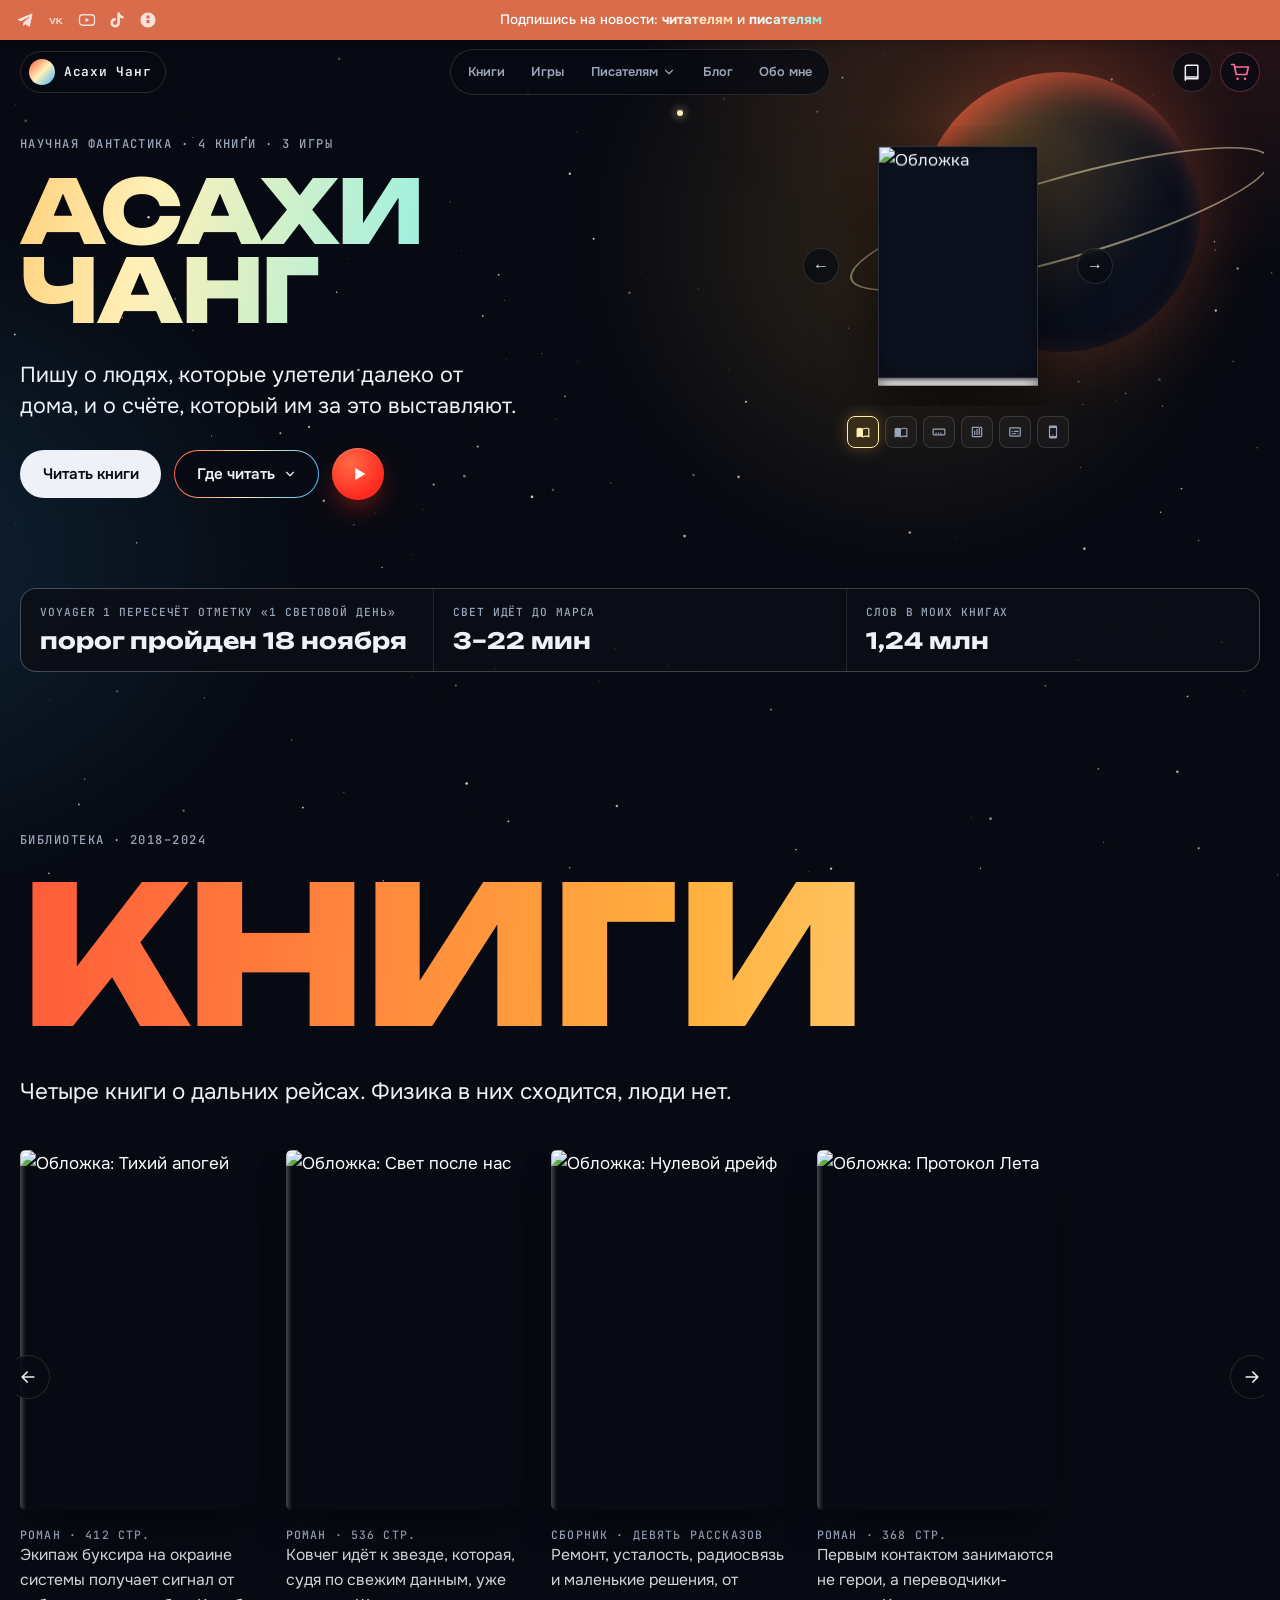
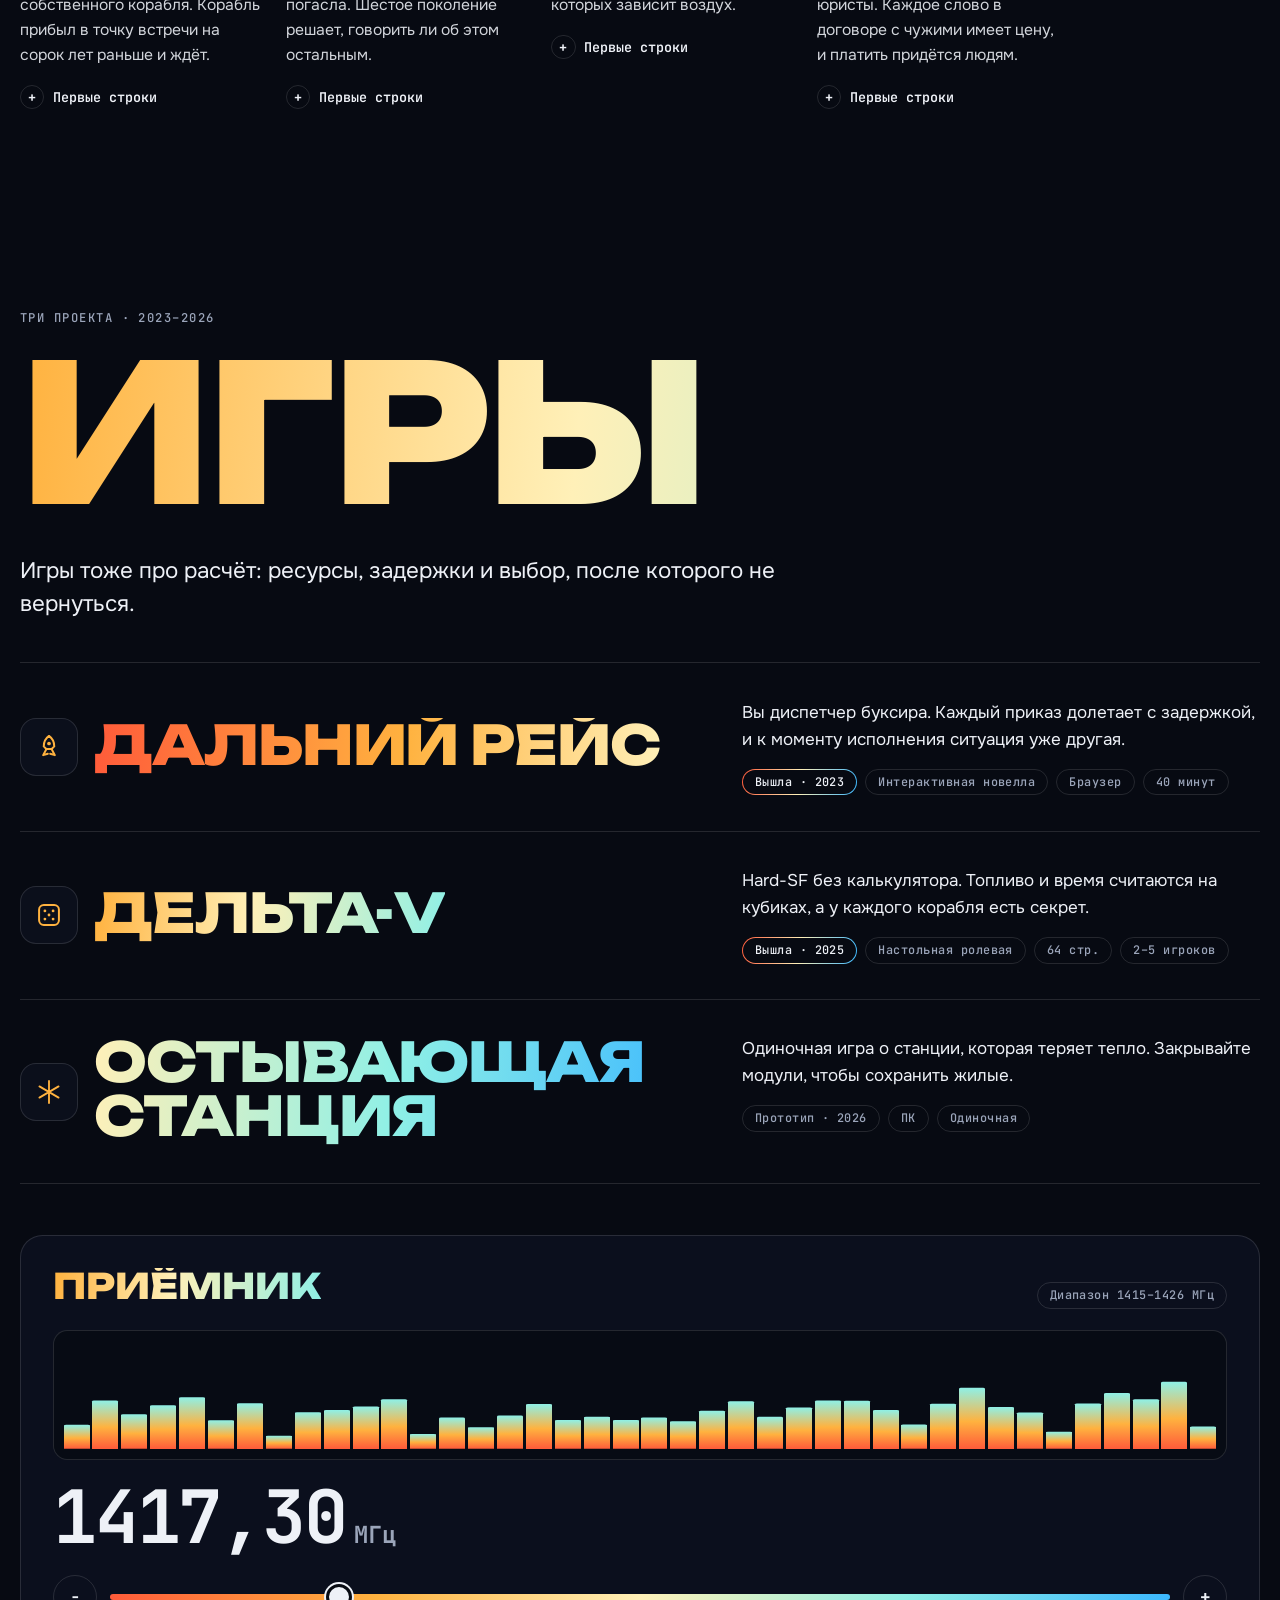
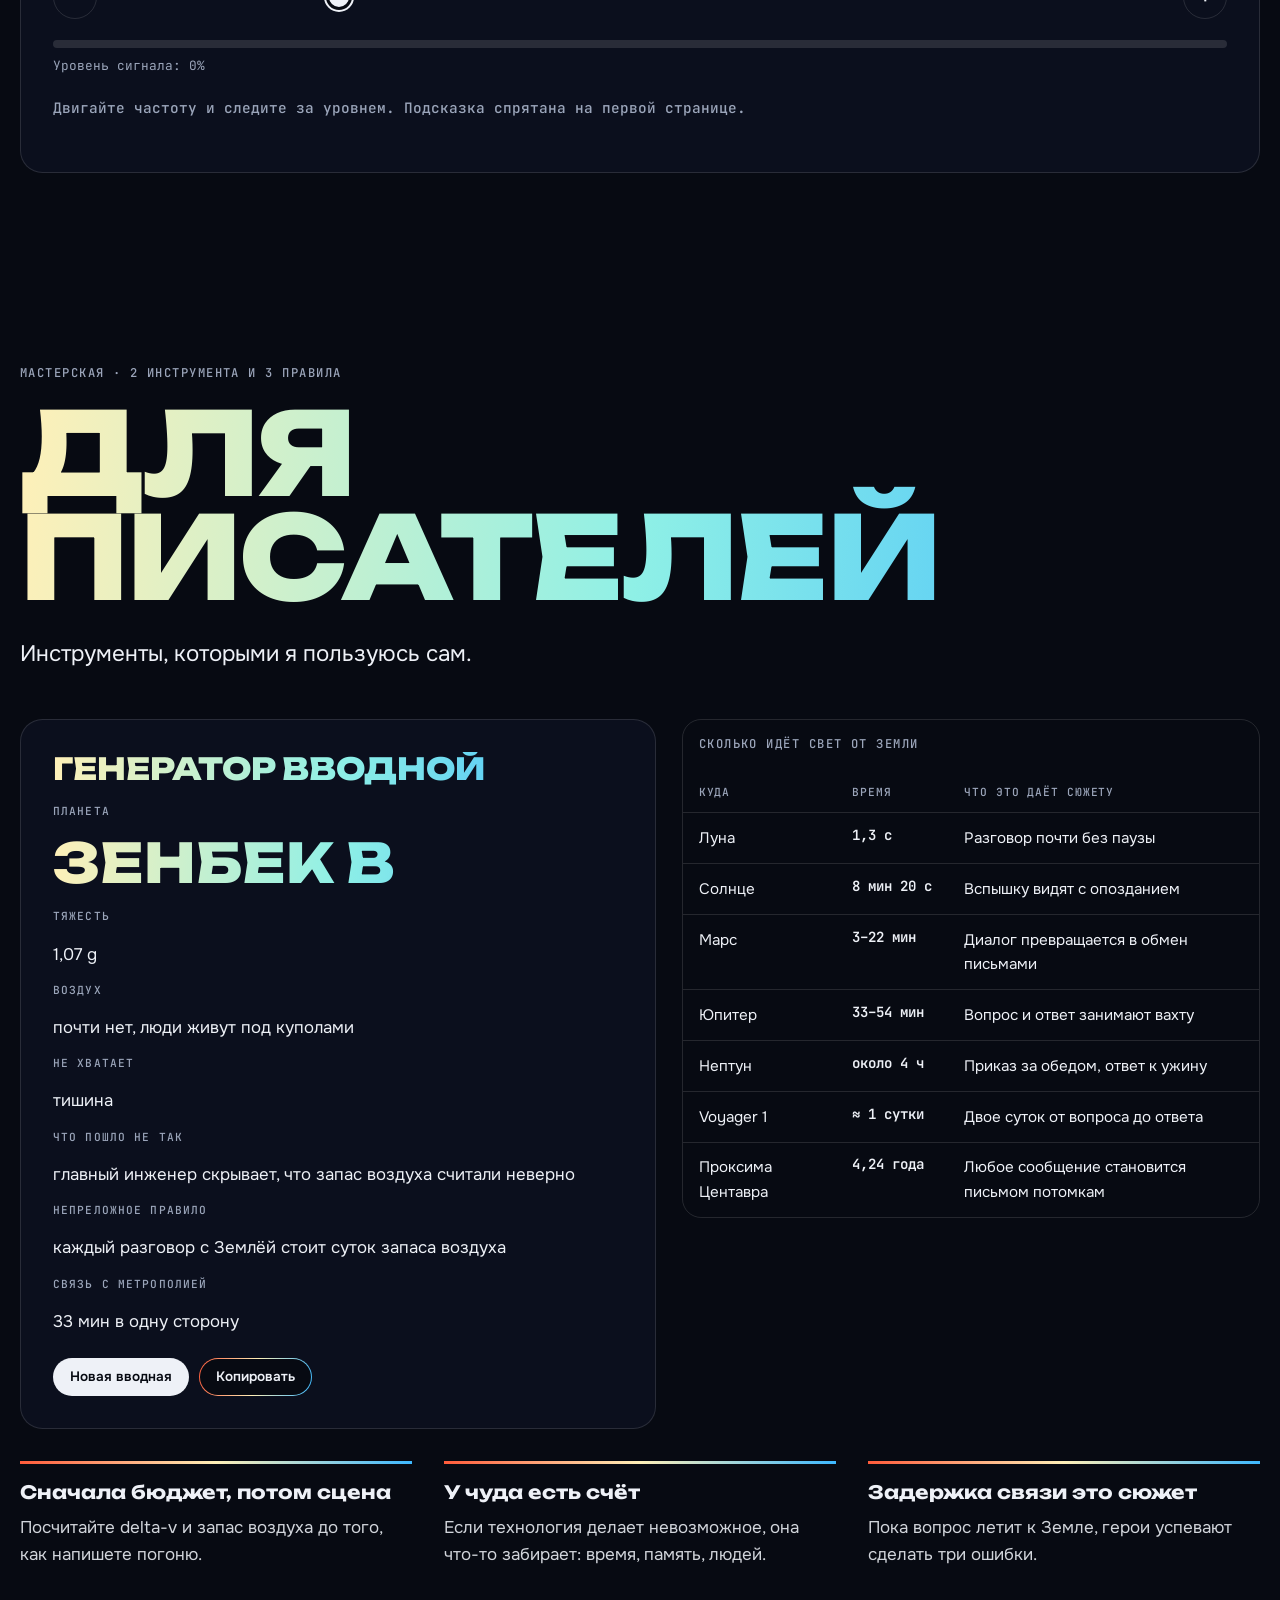
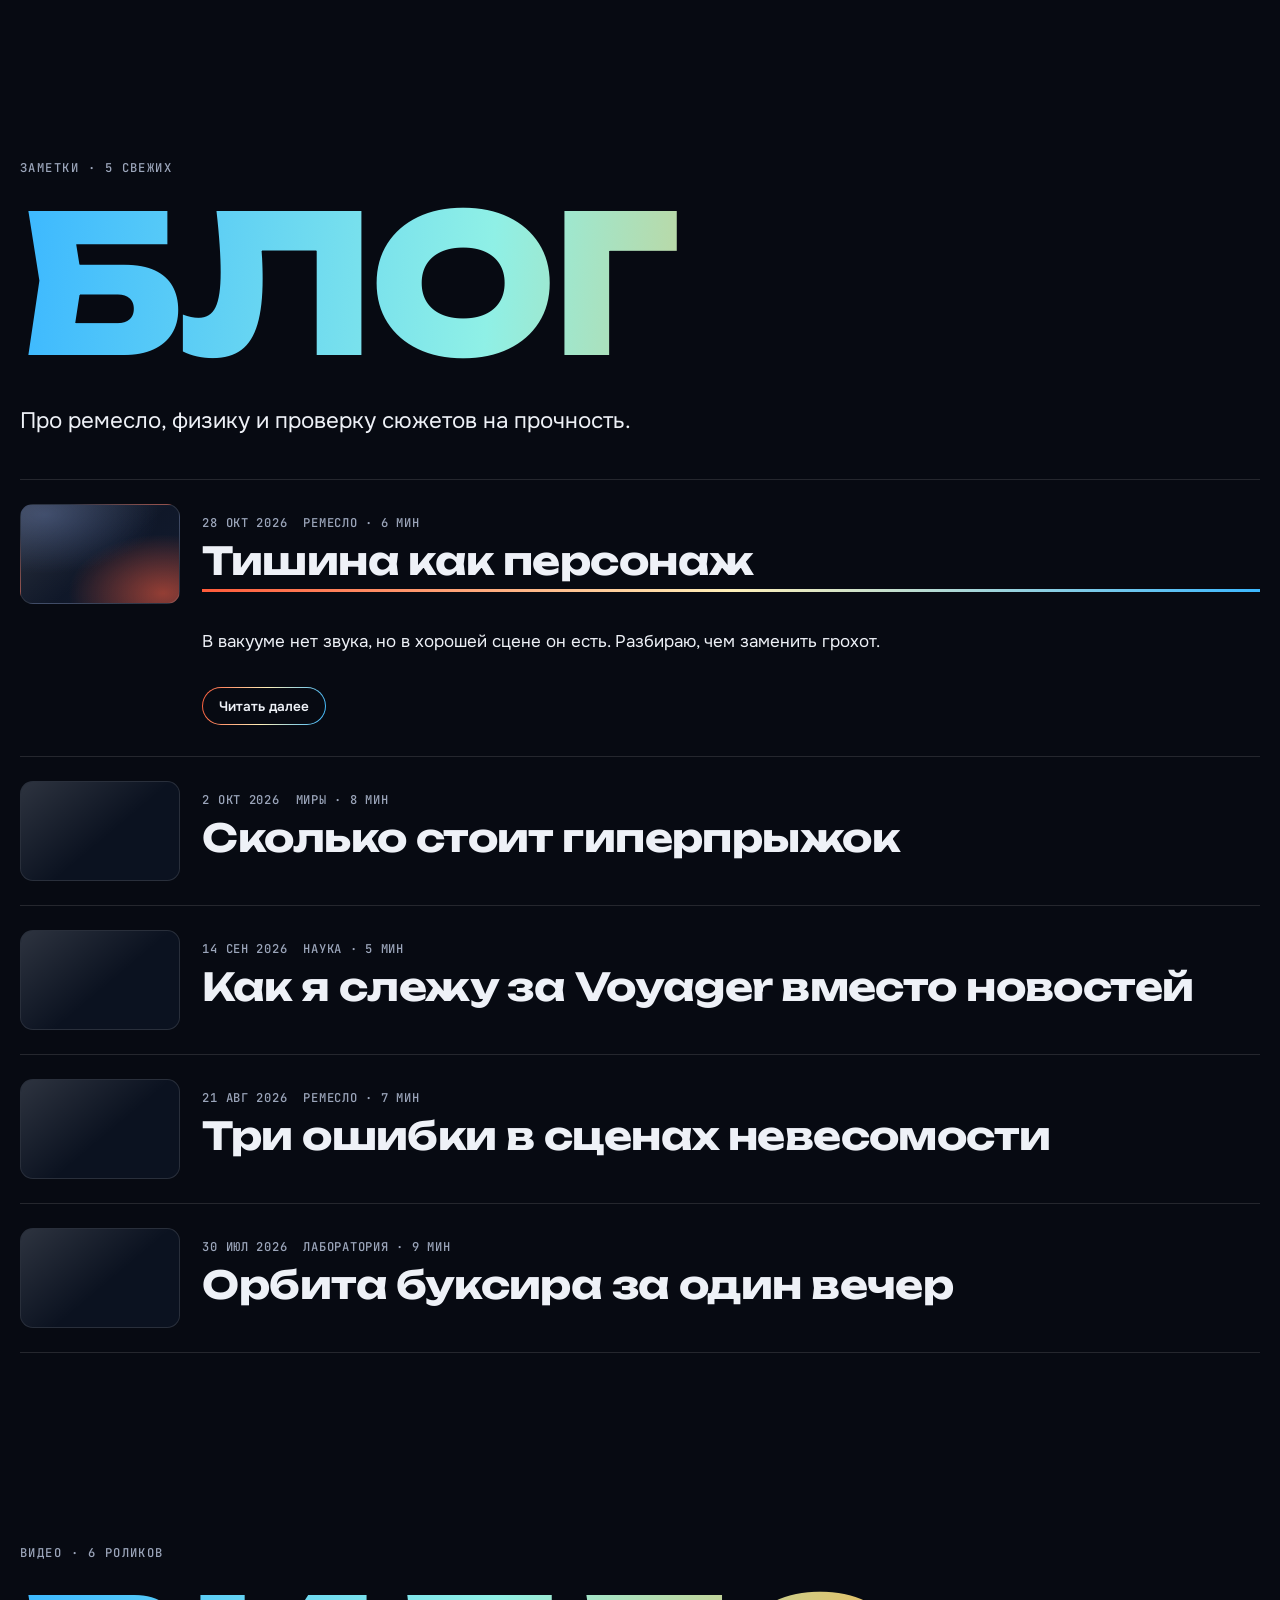
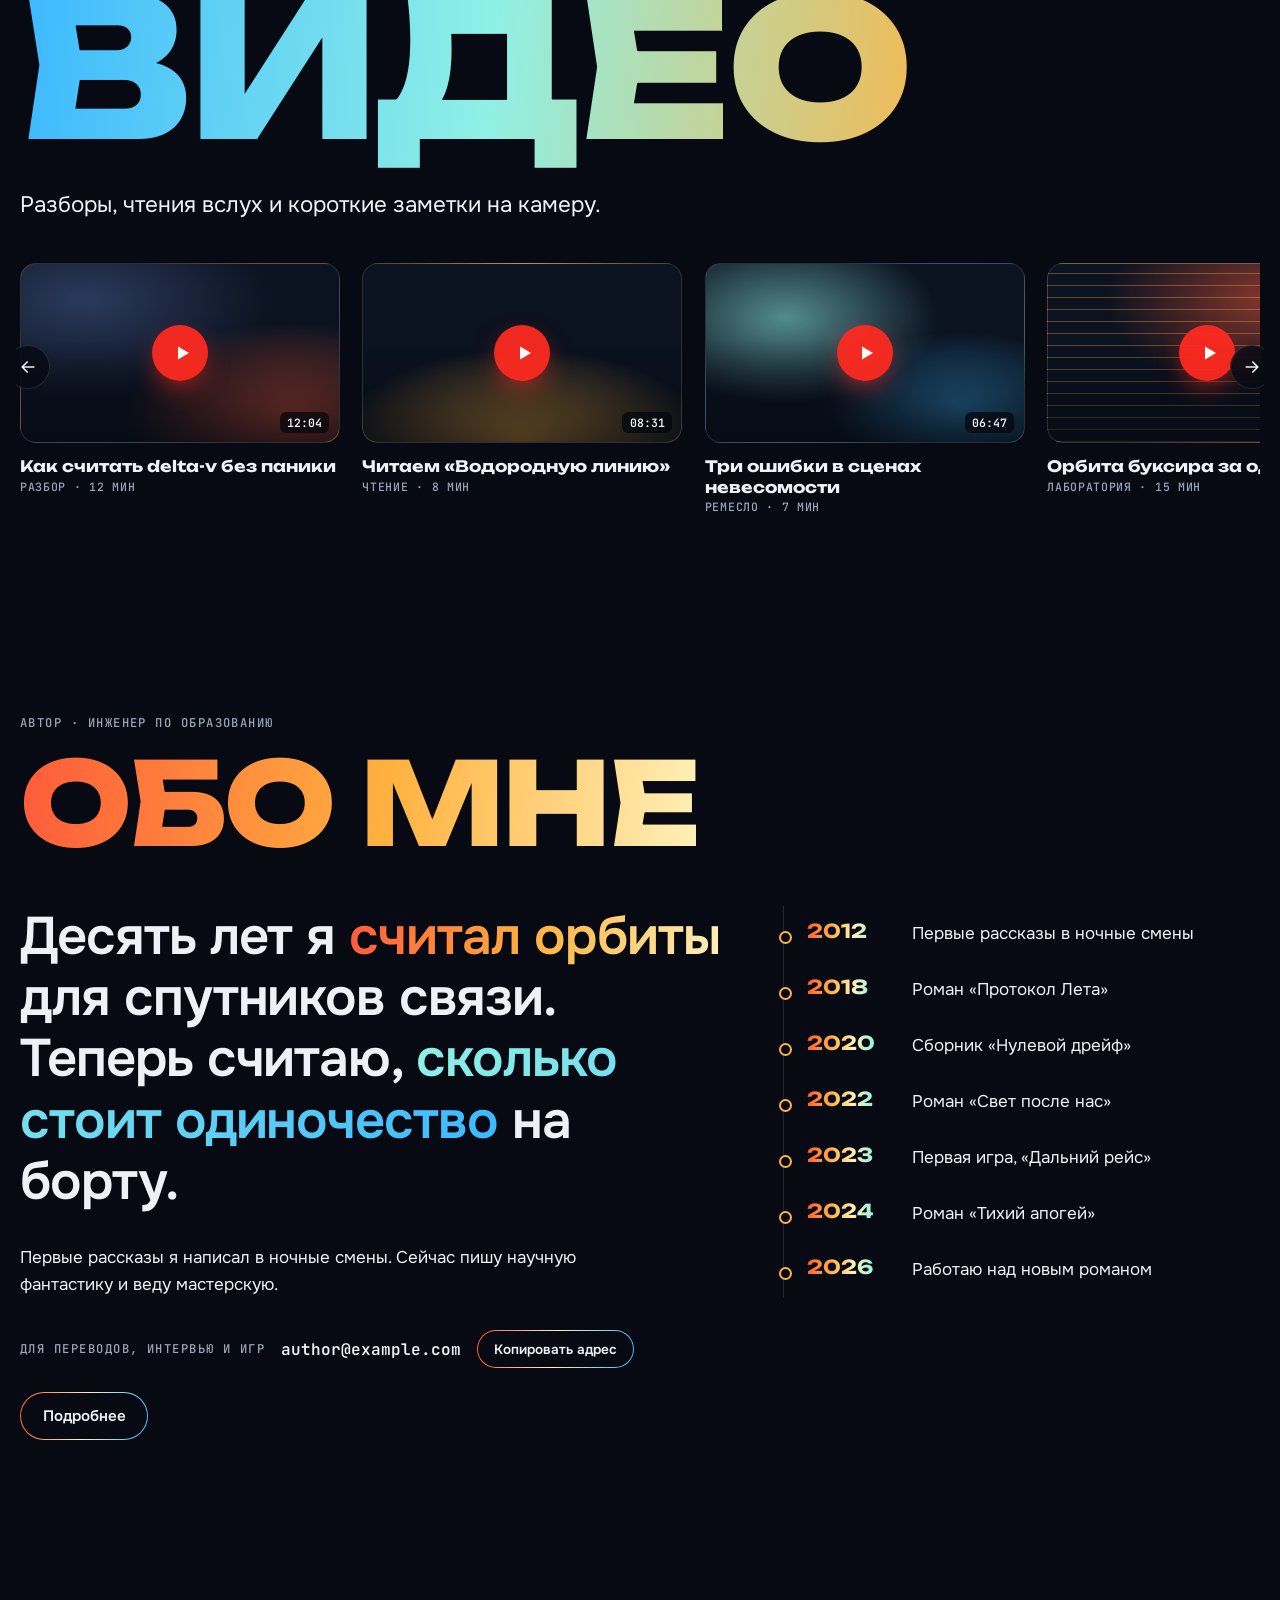
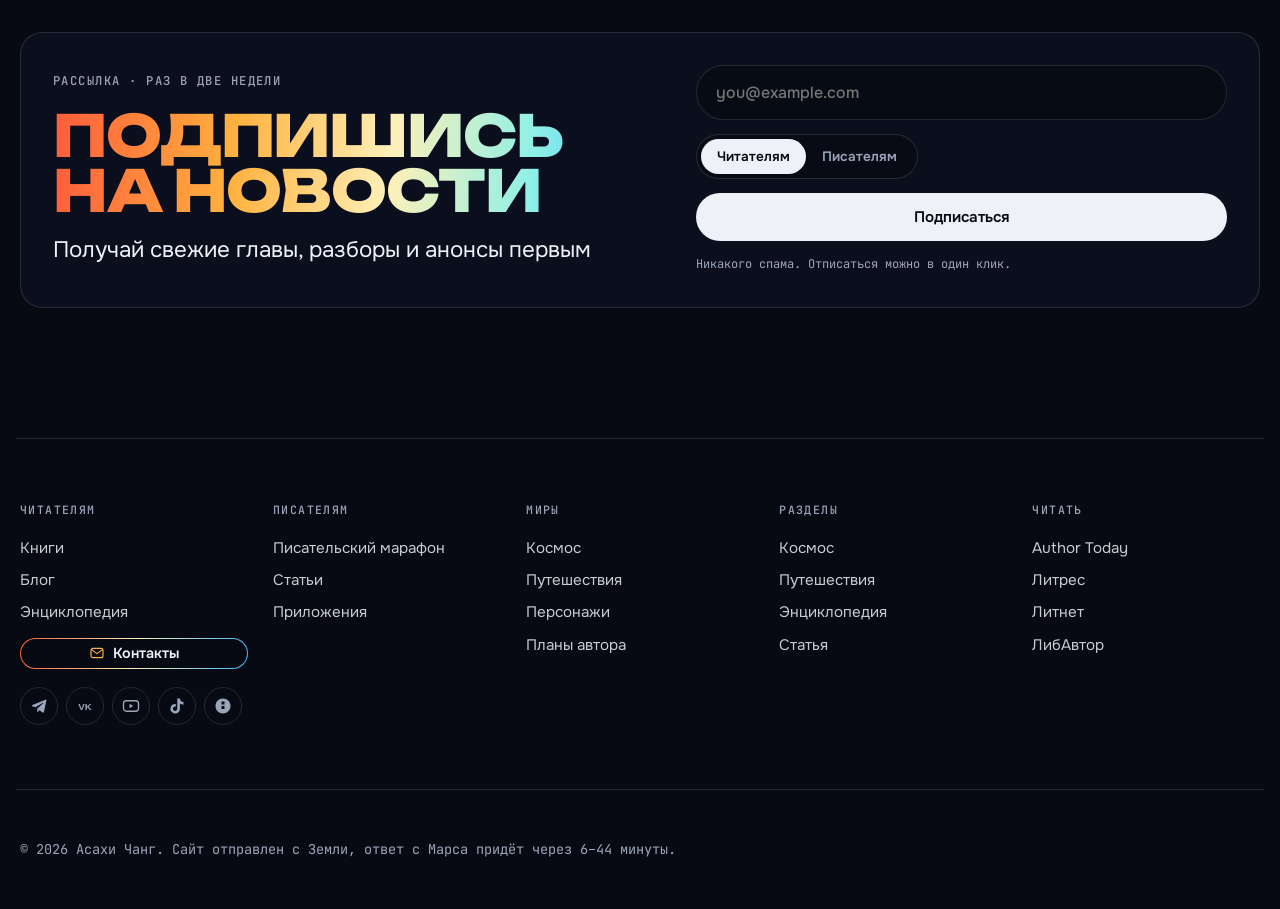
==== website/index.html @ 82094d9b "Add files via upload" ====
<!doctype html>
<html lang="ru">
<head>
<meta charset="utf-8">
<meta name="viewport" content="width=device-width,initial-scale=1,viewport-fit=cover">
<title>Асахи Чанг</title>
<link rel="preconnect" href="https://fonts.googleapis.com">
<link rel="preconnect" href="https://fonts.gstatic.com" crossorigin>
<link rel="stylesheet" href="https://fonts.googleapis.com/css2?family=Unbounded:wght@500..900&family=Onest:wght@400..700&family=JetBrains+Mono:wght@400..700&display=swap">
<link rel="stylesheet" href="styles.css">
<link rel="stylesheet" href="hand_styles.css">
</head>
<body>

<!-- SVG-ИКОНКИ -->
<svg width="0" height="0" style="position:absolute" aria-hidden="true" focusable="false"><defs>
<symbol id="i-play" viewBox="0 0 24 24"><path d="M8 5.5v13l11-6.5z" fill="currentColor"/></symbol>
<symbol id="i-arrow" viewBox="0 0 24 24"><path d="M6 9l6 6 6-6" fill="none" stroke="currentColor" stroke-width="2" stroke-linecap="round" stroke-linejoin="round"/></symbol>
<symbol id="i-arrow-r" viewBox="0 0 24 24"><path d="M5 12h14M13 6l6 6-6 6" fill="none" stroke="currentColor" stroke-width="2" stroke-linecap="round" stroke-linejoin="round"/></symbol>
<symbol id="i-close" viewBox="0 0 24 24"><path d="M6 6l12 12M18 6 6 18" fill="none" stroke="currentColor" stroke-width="2" stroke-linecap="round"/></symbol>
<symbol id="i-mail" viewBox="0 0 24 24"><rect x="3" y="5" width="18" height="14" rx="3" fill="none" stroke="currentColor" stroke-width="1.7"/><path d="m4 7 8 6 8-6" fill="none" stroke="currentColor" stroke-width="1.7" stroke-linecap="round" stroke-linejoin="round"/></symbol>
<symbol id="i-burger" viewBox="0 0 24 24"><path d="M3 6h18M3 12h18M3 18h18" fill="none" stroke="currentColor" stroke-width="2" stroke-linecap="round"/></symbol>
<symbol id="i-book" viewBox="0 0 24 24"><path d="M4 6a2 2 0 0 1 2-2h13v16H6a2 2 0 0 0-2 2V6z" fill="none" stroke="currentColor" stroke-width="1.8" stroke-linecap="round" stroke-linejoin="round"/><path d="M4 20a2 2 0 0 1 2-2h13" fill="none" stroke="currentColor" stroke-width="1.8" stroke-linecap="round"/></symbol>
<symbol id="i-cart" viewBox="0 0 24 24"><circle cx="9" cy="20" r="1.5" fill="currentColor"/><circle cx="18" cy="20" r="1.5" fill="currentColor"/><path d="M2 3h3l2.5 12h12.5l2-9H6" fill="none" stroke="currentColor" stroke-width="2" stroke-linecap="round" stroke-linejoin="round"/></symbol>
<symbol id="i-up" viewBox="0 0 24 24"><path d="M12 19V5M5 12l7-7 7 7" fill="none" stroke="currentColor" stroke-width="2" stroke-linecap="round" stroke-linejoin="round"/></symbol>
<symbol id="i-tg" viewBox="0 0 24 24"><path d="M21.9 4.3 18.6 20c-.2 1-.9 1.2-1.7.8l-4.4-3.3-2.1 2c-.2.2-.4.4-.9.4l.3-4.5 8.2-7.4c.4-.3-.1-.5-.6-.2L7.2 13.5 3 12.2c-1-.3-1-1 .2-1.4L20.6 3.5c.8-.3 1.5.2 1.3.8Z" fill="currentColor"/></symbol>
<symbol id="i-vk" viewBox="0 0 24 24"><text x="12" y="17" text-anchor="middle" font-family="Arial,Helvetica,sans-serif" font-weight="700" font-size="13" fill="currentColor">VK</text></symbol>
<symbol id="i-yt" viewBox="0 0 24 24"><rect x="2" y="5" width="20" height="14" rx="4" fill="none" stroke="currentColor" stroke-width="1.8"/><path d="M10 9l5 3-5 3z" fill="currentColor"/></symbol>
<symbol id="i-tiktok" viewBox="0 0 24 24"><path d="M19.59 6.69a4.83 4.83 0 0 1-3.77-4.25V2h-3.45v13.67a2.89 2.89 0 0 1-5.2 1.74 2.89 2.89 0 0 1 2.31-4.64 2.93 2.93 0 0 1 .88.13V9.4a6.84 6.84 0 0 0-1-.05A6.33 6.33 0 0 0 5 20.1a6.34 6.34 0 0 0 10.86-4.43v-7a8.16 8.16 0 0 0 4.77 1.52v-3.4a4.85 4.85 0 0 1-1-.1z" fill="currentColor"/></symbol>
<symbol id="i-boosty" viewBox="0 0 24 24"><path d="M12 2C6.48 2 2 6.48 2 12s4.48 10 10 10 10-4.48 10-10S17.52 2 12 2zm2 14h-4v-4h4v4zm0-6h-4V6h4v4z" fill="currentColor"/></symbol>
<symbol id="i-at" viewBox="0 0 24 24"><path d="M5 4.5h11a3 3 0 0 1 3 3V19H8a3 3 0 0 1-3-3V4.5Z" fill="none" stroke="currentColor" stroke-width="1.8"/><path d="M8 9h8M8 13h5" stroke="currentColor" stroke-width="1.8" stroke-linecap="round"/></symbol>
<symbol id="i-litres" viewBox="0 0 24 24"><path d="M13 2 4 14h6l-1 8 9-12h-6l1-8Z" fill="currentColor"/></symbol>
<symbol id="i-litnet" viewBox="0 0 24 24"><circle cx="12" cy="12" r="9" fill="none" stroke="currentColor" stroke-width="1.8"/><path d="M3.5 9.5h17M3.5 14.5h17M12 3a15 15 0 0 1 0 18M12 3a15 15 0 0 0 0 18" fill="none" stroke="currentColor" stroke-width="1.3"/></symbol>
<symbol id="i-libautor" viewBox="0 0 24 24"><path d="M20 4c-6 1-10 4-12 9l-1 4 4-1c5-2 8-6 9-12Z" fill="none" stroke="currentColor" stroke-width="1.8" stroke-linejoin="round"/><path d="M6 18c1-3 3-5 6-6" fill="none" stroke="currentColor" stroke-width="1.8" stroke-linecap="round"/></symbol>
<symbol id="i-rocket" viewBox="0 0 24 24"><path d="M12 2.5c2.8 2 4.5 5.3 4.5 9l-2.2 2.2h-4.6L7.5 11.5c0-3.7 1.7-7 4.5-9Z" fill="none" stroke="currentColor" stroke-width="1.7" stroke-linejoin="round"/><path d="M9.8 13.7 7 19l4-1.2M14.2 13.7 17 19l-4-1.2" fill="none" stroke="currentColor" stroke-width="1.7" stroke-linecap="round" stroke-linejoin="round"/><circle cx="12" cy="9" r="1.6" fill="currentColor"/></symbol>
<symbol id="i-dice" viewBox="0 0 24 24"><rect x="3.5" y="3.5" width="17" height="17" rx="4" fill="none" stroke="currentColor" stroke-width="1.7"/><circle cx="8.5" cy="8.5" r="1.2" fill="currentColor"/><circle cx="15.5" cy="8.5" r="1.2" fill="currentColor"/><circle cx="12" cy="12" r="1.2" fill="currentColor"/><circle cx="8.5" cy="15.5" r="1.2" fill="currentColor"/><circle cx="15.5" cy="15.5" r="1.2" fill="currentColor"/></symbol>
<symbol id="i-snow" viewBox="0 0 24 24"><path d="M12 2.5v19M3.8 7.2l16.4 9.6M20.2 7.2 3.8 16.8" fill="none" stroke="currentColor" stroke-width="1.6" stroke-linecap="round"/></symbol>
<symbol id="i-tag" viewBox="0 0 24 24"><path d="M3 12V5a2 2 0 0 1 2-2h7l9 9-9 9-9-9Z" fill="none" stroke="currentColor" stroke-width="1.7" stroke-linejoin="round"/><circle cx="8" cy="8" r="1.6" fill="currentColor"/></symbol>
<symbol id="i-user" viewBox="0 0 24 24"><circle cx="12" cy="8" r="4" fill="none" stroke="currentColor" stroke-width="1.8"/><path d="M4 21c1.5-4 4.5-6 8-6s6.5 2 8 6" fill="none" stroke="currentColor" stroke-width="1.8" stroke-linecap="round"/></symbol>
<symbol id="i-globe" viewBox="0 0 24 24"><circle cx="12" cy="12" r="9" fill="none" stroke="currentColor" stroke-width="1.7"/><path d="M3 12h18M12 3c3 3.5 3 14.5 0 18M12 3c-3 3.5-3 14.5 0 18" fill="none" stroke="currentColor" stroke-width="1.3"/></symbol>
<symbol id="i-clock" viewBox="0 0 24 24"><circle cx="12" cy="12" r="9" fill="none" stroke="currentColor" stroke-width="1.7"/><path d="M12 7v5l3 2" fill="none" stroke="currentColor" stroke-width="1.8" stroke-linecap="round" stroke-linejoin="round"/></symbol>
<symbol id="i-search" viewBox="0 0 24 24"><circle cx="11" cy="11" r="7" fill="none" stroke="currentColor" stroke-width="1.8"/><path d="m16 16 4 4" stroke="currentColor" stroke-width="1.8" stroke-linecap="round"/></symbol>
</defs></svg>

<div class="aura" aria-hidden="true"></div>
<canvas class="sky" id="sky" aria-hidden="true"></canvas>
<div class="tws" id="tws" aria-hidden="true"></div>

<!-- PROMO -->
<div class="promo">
  <div class="promo-soc">
    <a href="https://t.me/" target="_blank" rel="noopener" aria-label="Telegram"><svg class="ic" aria-hidden="true"><use href="#i-tg"/></svg></a>
    <a href="https://vk.com/" target="_blank" rel="noopener" aria-label="ВКонтакте"><svg class="ic" aria-hidden="true"><use href="#i-vk"/></svg></a>
    <a href="https://www.youtube.com/" target="_blank" rel="noopener" aria-label="YouTube"><svg class="ic" aria-hidden="true"><use href="#i-yt"/></svg></a>
    <a href="https://www.tiktok.com/" target="_blank" rel="noopener" aria-label="TikTok"><svg class="ic" aria-hidden="true"><use href="#i-tiktok"/></svg></a>
    <a href="https://boosty.to/" target="_blank" rel="noopener" aria-label="Boosty"><svg class="ic" aria-hidden="true"><use href="#i-boosty"/></svg></a>
  </div>
  <div class="promo-txt">
    <span class="p-full">Подпишись на новости: <button class="p-link p1" data-tab="r">читателям</button> и <button class="p-link p2" data-tab="w">писателям</button></span>
    <button class="p-link p-mob" data-tab="r">Подпишись</button>
  </div>
  <div class="promo-spacer"></div>
</div>

<!-- HEADER -->
<header class="topbar">
  <div class="topbar-inner">
    <div class="left-menu">
      <a class="brand" href="index.html" aria-label="Асахи Чанг, на главную">
        <i aria-hidden="true"></i><span>Асахи Чанг</span>
      </a>
      <button class="menu-toggle" id="menuToggle" aria-label="Открыть меню">
        <svg class="ic" aria-hidden="true"><use href="#i-burger"/></svg>
      </button>
    </div>

    <nav class="nav" id="mainNav" aria-label="Разделы сайта">
      <a href="book.html" data-s="books">Книги</a>
      <a href="game.html" data-s="games">Игры</a>
      <div style="position:relative">
        <button class="navdrop-btn" id="wdBtn" type="button" aria-expanded="false">Писателям <svg class="ic ic-xs" aria-hidden="true"><use href="#i-arrow"/></svg></button>
        <div class="drop-menu navdrop-menu" id="wdMenu">
          <a href="marathon.html">Писательский марафон</a>
          <a href="wiki-article.html">Статьи</a>
          <a href="encyclopedia.html">Энциклопедия</a>
        </div>
      </div>
      <a href="blog.html" data-s="blog">Блог</a>
      <a href="about.html" data-s="about">Обо мне</a>
    </nav>

    <div class="right-menu">
      <div style="position:relative">
        <button class="icon-btn" id="topReadBtn" aria-label="Где читать" aria-expanded="false">
          <svg class="ic" aria-hidden="true"><use href="#i-book"/></svg>
        </button>
        <div class="drop-menu top-drop-menu" id="topReadMenu">
          <a href="https://author.today" target="_blank" rel="noopener"><svg class="ic" aria-hidden="true"><use href="#i-at"/></svg> Author Today</a>
          <a href="https://www.litres.ru" target="_blank" rel="noopener"><svg class="ic" aria-hidden="true"><use href="#i-litres"/></svg> Литрес</a>
          <a href="https://litnet.com" target="_blank" rel="noopener"><svg class="ic" aria-hidden="true"><use href="#i-litnet"/></svg> Литнет</a>
          <a href="https://libautor.ru" target="_blank" rel="noopener"><svg class="ic" aria-hidden="true"><use href="#i-libautor"/></svg> ЛибАвтор</a>
        </div>
      </div>
      <a class="icon-btn cart" href="https://www.litres.ru" target="_blank" rel="noopener" aria-label="Купить книги">
        <svg class="ic" aria-hidden="true"><use href="#i-cart"/></svg>
      </a>
    </div>
  </div>
</header>






<!-- PAGE CONTENT -->

<main>
  <section class="hero spot" id="top">
    <div class="planet" id="planet" aria-hidden="true"></div>
    <button class="anomaly" id="anomaly" type="button" aria-label="Необычный источник сигнала"></button>

    <div class="wrap hero-in">
      <div class="hero-text-col">
        <p class="eyebrow">Научная фантастика · 4 книги · 3 игры</p>
        <h1 class="g"><span>Асахи</span><span>Чанг</span></h1>
        <p class="lead">Пишу о людях, которые улетели далеко от дома, и о счёте, который им за это выставляют.</p>
        <div class="cta">
          <a class="btn p" href="book.html">Читать книги</a>
          <div class="readwrap" id="readwrap">
            <button class="btn o read-btn" id="readBtn" type="button" aria-expanded="false">
              Где читать <svg class="ic ic-xs" aria-hidden="true"><use href="#i-arrow"/></svg>
            </button>
            <div class="readmenu" id="readmenu">
              <a href="https://author.today" target="_blank" rel="noopener"><svg class="ic" aria-hidden="true"><use href="#i-at"/></svg> Author Today</a>
              <a href="https://www.litres.ru" target="_blank" rel="noopener"><svg class="ic" aria-hidden="true"><use href="#i-litres"/></svg> Литрес</a>
              <a href="https://litnet.com" target="_blank" rel="noopener"><svg class="ic" aria-hidden="true"><use href="#i-litnet"/></svg> Литнет</a>
              <a href="https://libautor.ru" target="_blank" rel="noopener"><svg class="ic" aria-hidden="true"><use href="#i-libautor"/></svg> ЛибАвтор</a>
            </div>
          </div>
          <button class="playbtn" id="heroPlay" type="button" data-video="aqz-KE-bpKQ" aria-label="Смотреть видео">
            <svg class="ic" aria-hidden="true"><use href="#i-play"/></svg>
          </button>
        </div>
      </div>

      <div class="hc-visual-col">
        <div class="hc-carousel-wrapper">
          <button class="hc-carousel-arrow left" id="hc-prevBtn" aria-label="Предыдущий слайд">←</button>
          <div class="hc-carousel-viewport">
            <div class="hc-carousel-track" id="hc-carouselTrack">
              <div class="hc-carousel-slide">
                <div class="hc-book-scene">
                  <div class="hc-book">
                    <div class="hc-book-face hc-book-back">
                      <div class="hc-book-back-text">Скоро новинка от Асахи Чанга!</div>
                      <div class="hc-book-back-year">2026</div>
                    </div>
                    <div class="hc-book-face hc-book-spine"></div>
                    <div class="hc-book-face hc-book-pages-right"></div>
                    <div class="hc-book-face hc-book-pages-top"></div>
                    <div class="hc-book-face hc-book-pages-bottom"></div>
                    <div class="hc-book-face hc-book-front">
                      <img src="https://images.unsplash.com/photo-1451187580459-43490279c0fa?q=80&w=400&auto=format&fit=crop" alt="Обложка">
                    </div>
                  </div>
                </div>
              </div>
              <div class="hc-carousel-slide">
                <div class="hc-book-scene">
                  <div class="hc-book">
                    <div class="hc-book-face hc-book-back">
                      <div class="hc-book-back-text">Скоро новинка от Асахи Чанга!</div>
                      <div class="hc-book-back-year">2026</div>
                    </div>
                    <div class="hc-book-face hc-book-spine"></div>
                    <div class="hc-book-face hc-book-pages-right"></div>
                    <div class="hc-book-face hc-book-pages-top"></div>
                    <div class="hc-book-face hc-book-pages-bottom"></div>
                    <div class="hc-book-face hc-book-front">
                      <img src="https://images.unsplash.com/photo-1614730321146-b6fa6a46bcb4?q=80&w=400&auto=format&fit=crop" alt="Обложка">
                    </div>
                  </div>
                </div>
              </div>
              <div class="hc-carousel-slide">
                <div class="hc-mock-game-app">
                  <div class="hc-badge">Игра-онлайн</div>
                  <div class="hc-game-icon">▶</div>
                  <div class="hc-game-title-mock">Орбита</div>
                  <div class="hc-game-sub">Нарративная стратегия</div>
                </div>
              </div>
              <div class="hc-carousel-slide">
                <div class="hc-mock-cards">
                  <div class="hc-badge-cards">Карточная игра</div>
                  <div class="hc-mock-card"></div>
                  <div class="hc-mock-card"></div>
                </div>
              </div>
              <div class="hc-carousel-slide">
                <div class="hc-mock-desktop-app">
                  <div class="hc-mac-header">
                    <div class="hc-mac-dot red"></div>
                    <div class="hc-mac-dot yellow"></div>
                    <div class="hc-mac-dot green"></div>
                  </div>
                  <div class="hc-mac-content">
                    <div class="hc-mac-line color"></div>
                    <div class="hc-mac-line"></div>
                    <div class="hc-mac-line short"></div>
                    <div class="hc-mac-line"></div>
                  </div>
                </div>
              </div>
              <div class="hc-carousel-slide">
                <div class="hc-mock-phone">
                  <div class="hc-phone-notch"></div>
                  <div class="hc-phone-screen">
                    <div class="hc-phone-game-header">Игровое приложение</div>
                    <div class="hc-phone-game-btn">Играть</div>
                  </div>
                </div>
              </div>
            </div>
          </div>
          <button class="hc-carousel-arrow right" id="hc-nextBtn" aria-label="Следующий слайд">→</button>
        </div>

        <div class="hc-thumbnails" id="hc-thumbnails">
          <button class="hc-thumb active" data-index="0" aria-label="Слайд 1"><svg viewBox="0 0 24 24"><path d="M21 5c-1.11-.35-2.33-.5-3.5-.5-1.95 0-4.05.4-5.5 1.5-1.45-1.1-3.55-1.5-5.5-1.5S2.45 4.9 1 6v14.65c0 .25.25.5.5.5.1 0 .15-.05.25-.1C3.1 20.45 5.05 20 6.5 20c1.95 0 4.05.4 5.5 1.5 1.35-.85 3.8-1.5 5.5-1.5 1.65 0 3.35.3 4.75 1.05.1.05.15.1.25.1.25 0 .5-.25.5-.5V6c-.6-.45-1.25-.75-2-1zm0 13.5c-1.1-.35-2.3-.5-3.5-.5-1.7 0-4.15.65-5.5 1.5V8c1.35-.85 3.8-1.5 5.5-1.5 1.2 0 2.4.15 3.5.5v11.5z"/></svg></button>
          <button class="hc-thumb" data-index="1" aria-label="Слайд 2"><svg viewBox="0 0 24 24"><path d="M21 5c-1.11-.35-2.33-.5-3.5-.5-1.95 0-4.05.4-5.5 1.5-1.45-1.1-3.55-1.5-5.5-1.5S2.45 4.9 1 6v14.65c0 .25.25.5.5.5.1 0 .15-.05.25-.1C3.1 20.45 5.05 20 6.5 20c1.95 0 4.05.4 5.5 1.5 1.35-.85 3.8-1.5 5.5-1.5 1.65 0 3.35.3 4.75 1.05.1.05.15.1.25.1.25 0 .5-.25.5-.5V6c-.6-.45-1.25-.75-2-1zm0 13.5c-1.1-.35-2.3-.5-3.5-.5-1.7 0-4.15.65-5.5 1.5V8c1.35-.85 3.8-1.5 5.5-1.5 1.2 0 2.4.15 3.5.5v11.5z"/></svg></button>
          <button class="hc-thumb" data-index="2" aria-label="Слайд 3"><svg viewBox="0 0 24 24"><path d="M21 6H3c-1.1 0-2 .9-2 2v8c0 1.1.9 2 2 2h18c1.1 0 2-.9 2-2V8c0-1.1-.9-2-2-2zm0 10H3V8h18v8zM6 15h2v-2H6v2zm4 0h2v-2h-2v2zm4 0h2v-2h-2v2z"/></svg></button>
          <button class="hc-thumb" data-index="3" aria-label="Слайд 4"><svg viewBox="0 0 24 24"><path d="M19 3H5c-1.1 0-2 .9-2 2v14c0 1.1.9 2 2 2h14c1.1 0 2-.9 2-2V5c0-1.1-.9-2-2-2zm0 16H5V5h14v14zM7 10h2v7H7zm4-3h2v10h-2zm4-3h2v13h-2z"/></svg></button>
          <button class="hc-thumb" data-index="4" aria-label="Слайд 5"><svg viewBox="0 0 24 24"><path d="M20 4H4c-1.1 0-2 .9-2 2v12c0 1.1.9 2 2 2h16c1.1 0 2-.9 2-2V6c0-1.1-.9-2-2-2zm0 14H4V6h16v12zM6 10h2v2H6zm0 4h8v2H6zm10 0h2v2h-2zm-6-4h8v2h-8z"/></svg></button>
          <button class="hc-thumb" data-index="5" aria-label="Слайд 6"><svg viewBox="0 0 24 24"><path d="M17 1H7c-1.1 0-2 .9-2 2v18c0 1.1.9 2 2 2h10c1.1 0 2-.9 2-2V3c0-1.1-.9-2-2-2zm0 18H7V5h10v14zm-5-1c-.55 0-1-.45-1-1s.45-1 1-1 1 .45 1 1-.45 1-1 1z"/></svg></button>
        </div>
      </div>

      <dl class="ticker">
        <div><dt>Voyager 1 пересечёт отметку «1 световой день»</dt><dd id="vg">18 ноября 2026</dd></div>
        <div><dt>Свет идёт до Марса</dt><dd>3–22 мин</dd></div>
        <div><dt>Слов в моих книгах</dt><dd>1,24 млн</dd></div>
      </dl>
    </div>
  </section>

  <section class="sec" id="books">
    <div class="wrap">
      <p class="eyebrow">Библиотека · 2018–2024</p>
      <h2 class="mega g gb">Книги</h2>
      <p class="lede">Четыре книги о дальних рейсах. Физика в них сходится, люди нет.</p>
      <div class="shelf">
        <button class="shelf-btn prev" type="button" data-shelf="booksTrack" data-dir="-1" aria-label="Предыдущие книги"><svg class="ic" aria-hidden="true"><use href="#i-arrow-r"/></svg></button>
        <div class="books" id="booksTrack">
          <article class="book">
            <div class="cover"><img src="https://images.unsplash.com/photo-1614730321146-b6fa6a46bcb4?q=80&w=400&auto=format&fit=crop" alt="Обложка: Тихий апогей"></div>
            <div class="meta">
              <p class="k">Роман · 412 стр.</p>
              <p class="b">Экипаж буксира на окраине системы получает сигнал от собственного корабля. Корабль прибыл в точку встречи на сорок лет раньше и ждёт.</p>
              <details><summary class="more">Первые строки</summary><p class="excerpt">Бортовой журнал начинался с фразы, которую Ирма не писала: «Если вы это читаете, мы уже давно вас ждём».</p></details>
            </div>
          </article>
          <article class="book">
            <div class="cover"><img src="https://images.unsplash.com/photo-1451187580459-43490279c0fa?q=80&w=400&auto=format&fit=crop" alt="Обложка: Свет после нас"></div>
            <div class="meta">
              <p class="k">Роман · 536 стр.</p>
              <p class="b">Ковчег идёт к звезде, которая, судя по свежим данным, уже погасла. Шестое поколение решает, говорить ли об этом остальным.</p>
              <details><summary class="more">Первые строки</summary><p class="excerpt">Когда долетим, нас будут помнить по расписанию вахт, сказал Дэв. Для начала это немало.</p></details>
            </div>
          </article>
          <article class="book">
            <div class="cover"><img src="https://images.unsplash.com/photo-1506703719100-a0f3a48c0f41?q=80&w=400&auto=format&fit=crop" alt="Обложка: Нулевой дрейф"></div>
            <div class="meta">
              <p class="k">Сборник · девять рассказов</p>
              <p class="b">Ремонт, усталость, радиосвязь и маленькие решения, от которых зависит воздух.</p>
              <details><summary class="more">Первые строки</summary><p class="excerpt">Лёгкие предметы в невесомости не падают. Тяжёлые решения тоже: они висят рядом и ждут, пока на них посмотрят.</p></details>
            </div>
          </article>
          <article class="book">
            <div class="cover"><img src="https://images.unsplash.com/photo-1543722530-d2c3201371e7?q=80&w=400&auto=format&fit=crop" alt="Обложка: Протокол Лета"></div>
            <div class="meta">
              <p class="k">Роман · 368 стр.</p>
              <p class="b">Первым контактом занимаются не герои, а переводчики-юристы. Каждое слово в договоре с чужими имеет цену, и платить придётся людям.</p>
              <details><summary class="more">Первые строки</summary><p class="excerpt">Статья четвёртая. Стороны признают, что слово «мир» занимает в их языках разные места на шкале риска.</p></details>
            </div>
          </article>
          <article class="book" id="secret" hidden>
            <div class="cover c5">
              <span class="cv-a">Рукопись · найдена</span>
              <svg viewBox="0 0 100 20" preserveAspectRatio="none" aria-hidden="true"><polyline points="0,10 18,10.4 30,9.6 42,10.2 47,3 50,17 53,5 58,10.3 72,9.7 84,10.2 100,10" fill="none" stroke="#8ff0e6" stroke-width="1.2" vector-effect="non-scaling-stroke"/></svg>
              <h3 class="cv-t">Водородная линия</h3><span class="cv-a">А. Чанг</span>
            </div>
            <div class="meta">
              <p class="k">Рукопись · не издана</p>
              <p class="b">Принято на 1420,40. Повтор каждые 71 секунду. Автор пока не уверен, что хочет знать, кто это отправил.</p>
              <details><summary class="more">Первые строки</summary><p class="excerpt">Сигнал был слишком правильным, чтобы быть шумом, и слишком усталым, чтобы быть приказом.</p></details>
            </div>
          </article>
        </div>
        <button class="shelf-btn next" type="button" data-shelf="booksTrack" data-dir="1" aria-label="Следующие книги"><svg class="ic" aria-hidden="true"><use href="#i-arrow-r"/></svg></button>
      </div>
    </div>
  </section>

  <section class="sec" id="games">
    <div class="wrap">
      <p class="eyebrow">Три проекта · 2023–2026</p>
      <h2 class="mega g gg">Игры</h2>
      <p class="lede">Игры тоже про расчёт: ресурсы, задержки и выбор, после которого не вернуться.</p>

      <div class="rows">
        <a href="game.html" class="row spot">
          <div class="game-head">
            <span class="game-ic" aria-hidden="true"><svg class="ic"><use href="#i-rocket"/></svg></span>
            <h3 class="g gb">Дальний рейс</h3>
          </div>
          <div>
            <p>Вы диспетчер буксира. Каждый приказ долетает с задержкой, и к моменту исполнения ситуация уже другая.</p>
            <div class="chips"><span class="chip live">Вышла · 2023</span><span class="chip">Интерактивная новелла</span><span class="chip">Браузер</span><span class="chip">40 минут</span></div>
          </div>
        </a>
        <a href="game.html" class="row spot">
          <div class="game-head">
            <span class="game-ic" aria-hidden="true"><svg class="ic"><use href="#i-dice"/></svg></span>
            <h3 class="g gg">Дельта-V</h3>
          </div>
          <div>
            <p>Hard-SF без калькулятора. Топливо и время считаются на кубиках, а у каждого корабля есть секрет.</p>
            <div class="chips"><span class="chip live">Вышла · 2025</span><span class="chip">Настольная ролевая</span><span class="chip">64 стр.</span><span class="chip">2–5 игроков</span></div>
          </div>
        </a>
        <a href="game.html" class="row spot">
          <div class="game-head">
            <span class="game-ic" aria-hidden="true"><svg class="ic"><use href="#i-snow"/></svg></span>
            <h3 class="g gw">Остывающая станция</h3>
          </div>
          <div>
            <p>Одиночная игра о станции, которая теряет тепло. Закрывайте модули, чтобы сохранить жилые.</p>
            <div class="chips"><span class="chip">Прототип · 2026</span><span class="chip">ПК</span><span class="chip">Одиночная</span></div>
          </div>
        </a>
      </div>

      <div class="panel rx spot" id="rx">
        <div class="rx-h">
          <h3 class="g gg">Приёмник</h3>
          <span class="chip">Диапазон 1415–1426 МГц</span>
        </div>
        <div class="spec" id="spec" aria-hidden="true"></div>
        <div class="fout"><span id="fout">1417,30</span><small>МГц</small></div>
        <div class="tune">
          <button class="step" type="button" data-step="-0.01" aria-label="Частота на 0,01 МГц ниже">−</button>
          <input type="range" id="freq" min="1415" max="1426" step="0.01" value="1417.3" aria-label="Частота приёмника, МГц">
          <button class="step" type="button" data-step="0.01" aria-label="Частота на 0,01 МГц выше">+</button>
        </div>
        <div>
          <div class="meter" aria-hidden="true"><span id="mfill"></span></div>
          <p class="mono" style="margin:.5rem 0 0;font-size:.8rem;color:var(--muted)" id="mtxt">Уровень сигнала: 0%</p>
        </div>
        <p class="rxs" id="rxstat" aria-live="polite">Двигайте частоту и следите за уровнем. Подсказка спрятана на первой странице.</p>
      </div>
    </div>
  </section>

  <section class="sec" id="writers">
    <div class="wrap">
      <p class="eyebrow">Мастерская · 2 инструмента и 3 правила</p>
      <h2 class="mega l2 g gw">Для<br>писателей</h2>
      <p class="lede">Инструменты, которыми я пользуюсь сам.</p>

      <div class="tools">
        <div class="panel spot">
          <h3 class="g gw">Генератор вводной</h3>
          <dl class="seed" id="seed" aria-live="polite"></dl>
          <div class="btns">
            <button class="btn p s" type="button" id="gen">Новая вводная</button>
            <button class="btn o s" type="button" id="copyseed">Копировать</button>
          </div>
        </div>
        <div>
          <div class="tw">
            <table>
              <caption class="eyebrow" style="text-align:left;padding:1rem 1rem 0">Сколько идёт свет от Земли</caption>
              <thead><tr><th>Куда</th><th>Время</th><th>Что это даёт сюжету</th></tr></thead>
              <tbody>
                <tr><td>Луна</td><td>1,3 с</td><td>Разговор почти без паузы</td></tr>
                <tr><td>Солнце</td><td>8 мин 20 с</td><td>Вспышку видят с опозданием</td></tr>
                <tr><td>Марс</td><td>3–22 мин</td><td>Диалог превращается в обмен письмами</td></tr>
                <tr><td>Юпитер</td><td>33–54 мин</td><td>Вопрос и ответ занимают вахту</td></tr>
                <tr><td>Нептун</td><td>около 4 ч</td><td>Приказ за обедом, ответ к ужину</td></tr>
                <tr><td>Voyager 1</td><td>≈ 1 сутки</td><td>Двое суток от вопроса до ответа</td></tr>
                <tr><td>Проксима Центавра</td><td>4,24 года</td><td>Любое сообщение становится письмом потомкам</td></tr>
              </tbody>
            </table>
          </div>
        </div>
      </div>

      <div class="rules">
        <div><h3>Сначала бюджет, потом сцена</h3><p>Посчитайте delta-v и запас воздуха до того, как напишете погоню.</p></div>
        <div><h3>У чуда есть счёт</h3><p>Если технология делает невозможное, она что-то забирает: время, память, людей.</p></div>
        <div><h3>Задержка связи это сюжет</h3><p>Пока вопрос летит к Земле, герои успевают сделать три ошибки.</p></div>
      </div>
    </div>
  </section>

  <section class="sec" id="blog">
    <div class="wrap">
      <p class="eyebrow">Заметки · 5 свежих</p>
      <h2 class="mega g gl">Блог</h2>
      <p class="lede">Про ремесло, физику и проверку сюжетов на прочность.</p>

      <div class="posts">
        <details class="post spot" name="post" open>
          <summary>
            <span class="thumb t1" aria-hidden="true"></span>
            <span class="pbody">
              <span class="pmeta"><time datetime="2026-10-28">28 окт 2026</time><span class="tag">ремесло · 6 мин</span></span>
              <h3>Тишина как персонаж</h3>
            </span>
          </summary>
          <div class="body">
            <p>В вакууме нет звука, но в хорошей сцене он есть. Разбираю, чем заменить грохот.</p>
            <a href="article.html" class="btn o s" style="margin-top:1rem">Читать далее</a>
          </div>
        </details>
        <details class="post spot" name="post">
          <summary>
            <span class="thumb t2" aria-hidden="true"></span>
            <span class="pbody">
              <span class="pmeta"><time datetime="2026-10-02">2 окт 2026</time><span class="tag">миры · 8 мин</span></span>
              <h3>Сколько стоит гиперпрыжок</h3>
            </span>
          </summary>
          <div class="body">
            <p>Считаю бюджет сюжета. Если перелёт стоит экипажу год жизни, каждая сцена становится дорогой.</p>
            <a href="article.html" class="btn o s" style="margin-top:1rem">Читать далее</a>
          </div>
        </details>
        <details class="post spot" name="post">
          <summary>
            <span class="thumb t3" aria-hidden="true"></span>
            <span class="pbody">
              <span class="pmeta"><time datetime="2026-09-14">14 сен 2026</time><span class="tag">наука · 5 мин</span></span>
              <h3>Как я слежу за Voyager вместо новостей</h3>
            </span>
          </summary>
          <div class="body">
            <p>Сигнал идёт почти сутки, и это отличный тренажёр для писателя.</p>
            <a href="article.html" class="btn o s" style="margin-top:1rem">Читать далее</a>
          </div>
        </details>
        <details class="post spot" name="post">
          <summary>
            <span class="thumb t4" aria-hidden="true"></span>
            <span class="pbody">
              <span class="pmeta"><time datetime="2026-08-21">21 авг 2026</time><span class="tag">ремесло · 7 мин</span></span>
              <h3>Три ошибки в сценах невесомости</h3>
            </span>
          </summary>
          <div class="body">
            <p>Волосы, жидкости и пламя. Что чаще всего ломает достоверность.</p>
            <a href="article.html" class="btn o s" style="margin-top:1rem">Читать далее</a>
          </div>
        </details>
        <details class="post spot" name="post">
          <summary>
            <span class="thumb t5" aria-hidden="true"></span>
            <span class="pbody">
              <span class="pmeta"><time datetime="2026-07-30">30 июл 2026</time><span class="tag">лаборатория · 9 мин</span></span>
              <h3>Орбита буксира за один вечер</h3>
            </span>
          </summary>
          <div class="body">
            <p>Короткий разбор: как проверить, успеет ли экипаж к стыковке.</p>
            <a href="article.html" class="btn o s" style="margin-top:1rem">Читать далее</a>
          </div>
        </details>
      </div>
    </div>
  </section>

  <section class="sec" id="video">
    <div class="wrap">
      <p class="eyebrow">Видео · 6 роликов</p>
      <h2 class="mega g gl">Видео</h2>
      <p class="lede">Разборы, чтения вслух и короткие заметки на камеру.</p>

      <div class="shelf">
        <button class="shelf-btn prev" type="button" data-shelf="videosTrack" data-dir="-1" aria-label="Предыдущие видео"><svg class="ic" aria-hidden="true"><use href="#i-arrow-r"/></svg></button>
        <div class="videos" id="videosTrack">
          <article class="vcard">
            <button class="vthumb v1" type="button" data-video="aqz-KE-bpKQ" aria-label="Смотреть видео: Как считать delta-v без паники">
              <span class="vplay"><svg class="ic" aria-hidden="true"><use href="#i-play"/></svg></span>
              <span class="vtime">12:04</span>
            </button>
            <h3 class="vtitle">Как считать delta-v без паники</h3>
            <p class="vmeta">Разбор · 12 мин</p>
          </article>
          <article class="vcard">
            <button class="vthumb v2" type="button" data-video="M7lc1UVf-VE" aria-label="Смотреть видео: Читаем «Водородную линию»">
              <span class="vplay"><svg class="ic" aria-hidden="true"><use href="#i-play"/></svg></span>
              <span class="vtime">08:31</span>
            </button>
            <h3 class="vtitle">Читаем «Водородную линию»</h3>
            <p class="vmeta">Чтение · 8 мин</p>
          </article>
          <article class="vcard">
            <button class="vthumb v3" type="button" data-video="aqz-KE-bpKQ" aria-label="Смотреть видео: Три ошибки в сценах невесомости">
              <span class="vplay"><svg class="ic" aria-hidden="true"><use href="#i-play"/></svg></span>
              <span class="vtime">06:47</span>
            </button>
            <h3 class="vtitle">Три ошибки в сценах невесомости</h3>
            <p class="vmeta">Ремесло · 7 мин</p>
          </article>
          <article class="vcard">
            <button class="vthumb v4" type="button" data-video="M7lc1UVf-VE" aria-label="Смотреть видео: Орбита буксира за один вечер">
              <span class="vplay"><svg class="ic" aria-hidden="true"><use href="#i-play"/></svg></span>
              <span class="vtime">15:22</span>
            </button>
            <h3 class="vtitle">Орбита буксира за один вечер</h3>
            <p class="vmeta">Лаборатория · 15 мин</p>
          </article>
          <article class="vcard">
            <button class="vthumb v5" type="button" data-video="aqz-KE-bpKQ" aria-label="Смотреть видео: Как я проверяю физику в книгах">
              <span class="vplay"><svg class="ic" aria-hidden="true"><use href="#i-play"/></svg></span>
              <span class="vtime">10:10</span>
            </button>
            <h3 class="vtitle">Как я проверяю физику в книгах</h3>
            <p class="vmeta">Разбор · 10 мин</p>
          </article>
          <article class="vcard">
            <button class="vthumb v6" type="button" data-video="M7lc1UVf-VE" aria-label="Смотреть видео: Анонс нового романа">
              <span class="vplay"><svg class="ic" aria-hidden="true"><use href="#i-play"/></svg></span>
              <span class="vtime">04:05</span>
            </button>
            <h3 class="vtitle">Анонс нового романа</h3>
            <p class="vmeta">Новости · 4 мин</p>
          </article>
        </div>
        <button class="shelf-btn next" type="button" data-shelf="videosTrack" data-dir="1" aria-label="Следующие видео"><svg class="ic" aria-hidden="true"><use href="#i-arrow-r"/></svg></button>
      </div>
    </div>
  </section>

  <section class="sec" id="about">
    <div class="wrap">
      <p class="eyebrow">Автор · инженер по образованию</p>
      <h2 class="mega l2 g ga">Обо мне</h2>
      <div class="about">
        <div>
          <p class="statement">Десять лет я <span class="hl">считал орбиты</span> для спутников связи. Теперь считаю, <span class="hl2">сколько стоит одиночество</span> на борту.</p>
          <p class="bio">Первые рассказы я написал в ночные смены. Сейчас пишу научную фантастику и веду мастерскую.</p>
          <div class="mail">
            <span class="eyebrow" style="margin:0">Для переводов, интервью и игр</span>
            <code id="mail">author@example.com</code>
            <button class="btn o s" type="button" id="copymail">Копировать адрес</button>
          </div>
          <div style="margin-top:1.5rem">
            <a href="about.html" class="btn o">Подробнее</a>
          </div>
        </div>
        <ol class="tl">
          <li><b class="g">2012</b><span>Первые рассказы в ночные смены</span></li>
          <li><b class="g">2018</b><span>Роман «Протокол Лета»</span></li>
          <li><b class="g">2020</b><span>Сборник «Нулевой дрейф»</span></li>
          <li><b class="g">2022</b><span>Роман «Свет после нас»</span></li>
          <li><b class="g">2023</b><span>Первая игра, «Дальний рейс»</span></li>
          <li><b class="g">2024</b><span>Роман «Тихий апогей»</span></li>
          <li><b class="g">2026</b><span>Работаю над новым романом</span></li>
        </ol>
      </div>
    </div>
  </section>

  <section class="sec" id="subscribe">
    <div class="wrap">
      <div class="news panel spot">
        <div>
          <p class="eyebrow">Рассылка · раз в две недели</p>
          <h2 class="news-h g ga">Подпишись на&nbsp;новости</h2>
          <p class="lede" style="margin-top:.9rem">Получай свежие главы, разборы и анонсы первым</p>
        </div>
        <form class="news-f" id="subForm" novalidate>
          <label class="sr-only" for="email">Email</label>
          <input id="email" type="email" name="email" placeholder="you@example.com" autocomplete="email" required>
          <div class="seg" id="subSeg" role="group" aria-label="Кому подписаться">
            <button type="button" class="seg-btn on" data-val="r" aria-pressed="true">Читателям</button>
            <button type="button" class="seg-btn" data-val="w" aria-pressed="false">Писателям</button>
          </div>
          <button class="btn p" type="submit">Подписаться</button>
          <p class="news-note mono">Никакого спама. Отписаться можно в один клик.</p>
        </form>
      </div>
      <p id="coda" hidden>Вы дочитали до конца, а значит, вы из тех, кто слушает. В архиве станции осталась строчка, которую никто не удалял: «Если связь пропала, это не тишина. Это ответ, который ещё в пути».</p>
      <div id="end" style="height:2px"></div>
    </div>
  </section>
</main>

<!-- Модалка категорий (только на главной) -->
<div class="cat-modal" id="catModal" hidden>
  <button class="cat-close" id="closeCatBtn" aria-label="Закрыть меню">
    <svg class="ic" aria-hidden="true"><use href="#i-close"/></svg>
  </button>
  <div class="cat-grid">
    <a href="space.html" class="cat-item bg-space">
      <div class="cat-content">
        <h2>Космос</h2>
        <p>Далёкие миры, орбиты и тишина.</p>
      </div>
    </a>
    <a href="encyclopedia.html" class="cat-item bg-history">
      <div class="cat-content">
        <h2>История</h2>
        <p>Прошлое, которое формирует будущее.</p>
      </div>
    </a>
    <a href="wiki-article.html" class="cat-item bg-lit">
      <div class="cat-content">
        <h2>Литература</h2>
        <p>Тексты, которые хочется перечитывать.</p>
      </div>
    </a>
    <a href="game.html" class="cat-item bg-tech">
      <div class="cat-content">
        <h2>Технологии</h2>
        <p>Инструменты для новых открытий.</p>
      </div>
    </a>
    <a href="travel.html" class="cat-item bg-tourism">
      <div class="cat-content">
        <h2>Туризм</h2>
        <p>Путешествия за пределы привычного.</p>
      </div>
    </a>
  </div>
</div>



<!-- FOOTER NAV -->
<nav class="footnav" aria-label="Навигация в подвале">
  <div class="wrap">
    <div class="footcols">
      <div class="fcol">
        <h4>Читателям</h4>
        <ul>
          <li><a href="book.html">Книги</a></li>
          <li><a href="blog.html">Блог</a></li>
          <li><a href="encyclopedia.html">Энциклопедия</a></li>
          <li><a class="fbtn" href="contacts.html"><svg class="ic" aria-hidden="true"><use href="#i-mail"/></svg> <span>Контакты</span></a></li>
        </ul>
        <div class="socials">
          <a href="https://t.me/" target="_blank" rel="noopener" aria-label="Telegram"><svg class="ic" aria-hidden="true"><use href="#i-tg"/></svg></a>
          <a href="https://vk.com/" target="_blank" rel="noopener" aria-label="ВКонтакте"><svg class="ic" aria-hidden="true"><use href="#i-vk"/></svg></a>
          <a href="https://www.youtube.com/" target="_blank" rel="noopener" aria-label="YouTube"><svg class="ic" aria-hidden="true"><use href="#i-yt"/></svg></a>
          <a href="https://www.tiktok.com/" target="_blank" rel="noopener" aria-label="TikTok"><svg class="ic" aria-hidden="true"><use href="#i-tiktok"/></svg></a>
          <a href="https://boosty.to/" target="_blank" rel="noopener" aria-label="Boosty"><svg class="ic" aria-hidden="true"><use href="#i-boosty"/></svg></a>
        </div>
      </div>
      <div class="fcol">
        <h4>Писателям</h4>
        <ul>
          <li><a href="marathon.html">Писательский марафон</a></li>
          <li><a href="wiki-article.html">Статьи</a></li>
          <li><a href="game.html">Приложения</a></li>
        </ul>
      </div>
      <div class="fcol">
        <h4>Миры</h4>
        <ul>
          <li><a href="space.html">Космос</a></li>
          <li><a href="travel.html">Путешествия</a></li>
          <li><a href="character.html">Персонажи</a></li>
          <li><a href="about.html">Планы автора</a></li>
        </ul>
      </div>
      <div class="fcol">
        <h4>Разделы</h4>
        <ul>
          <li><a href="space.html">Космос</a></li>
          <li><a href="travel.html">Путешествия</a></li>
          <li><a href="encyclopedia.html">Энциклопедия</a></li>
          <li><a href="article.html">Статья</a></li>
        </ul>
      </div>
      <div class="fcol">
        <h4>Читать</h4>
        <ul>
          <li><a href="https://author.today" target="_blank" rel="noopener">Author Today</a></li>
          <li><a href="https://www.litres.ru" target="_blank" rel="noopener">Литрес</a></li>
          <li><a href="https://litnet.com" target="_blank" rel="noopener">Литнет</a></li>
          <li><a href="https://libautor.ru" target="_blank" rel="noopener">ЛибАвтор</a></li>
        </ul>
      </div>
    </div>
  </div>
</nav>

<footer class="foot">
  <div class="wrap">
    <p>© 2026 Асахи Чанг. Сайт отправлен с Земли, ответ с Марса придёт через 6–44 минуты.</p>
  </div>
</footer>

<button class="back-to-top" id="backToTop" aria-label="Наверх">
  <svg class="ic" aria-hidden="true"><use href="#i-up"/></svg>
</button>

<!-- VIDEO MODAL -->
<div class="modal" id="vmodal" hidden>
  <div class="modal-back" data-close></div>
  <div class="modal-box" role="dialog" aria-modal="true" aria-label="Видео">
    <button class="modal-x" type="button" data-close aria-label="Закрыть"><svg class="ic" aria-hidden="true"><use href="#i-close"/></svg></button>
    <div class="modal-frame"><iframe id="vframe" title="YouTube" allow="accelerometer; autoplay; clipboard-write; encrypted-media; gyroscope; picture-in-picture" allowfullscreen></iframe></div>
  </div>
</div>

<div class="toast" id="toast" role="status" aria-live="polite"></div>

<script src="app.js"></script>
</body>
</html>
---- website/styles.css ----
/* ============================================================
   БАЗА
   ============================================================ */
:root{
  --bg:#070a12; --bg2:#0d1220; --fg:#eef1f7; --muted:#9ba5ba; --line:rgba(255,255,255,.12);
  --s1:#ff5b3a; --s2:#ffb23f; --s3:#fff0b8; --s4:#8ff0e6; --s5:#3cb8ff;
  --r1:#ff2a1f; --r2:#ff5a2a; --r3:#ff8a3d; --r4:#ffb36b; --r5:#ffd9a8;
  --star:255,244,225; --star-k:1; --planet:#0a0f1b;
  --f-display:"Unbounded","Oswald","Arial Narrow",system-ui,sans-serif;
  --f-body:"Onest","Golos Text",system-ui,-apple-system,"Segoe UI",sans-serif;
  --f-mono:"JetBrains Mono",ui-monospace,SFMono-Regular,Menlo,Consolas,monospace;
  color-scheme:dark;
}
:root[data-spectrum="red"]{--s1:var(--r1);--s2:var(--r2);--s3:var(--r3);--s4:var(--r4);--s5:var(--r5)}

*{box-sizing:border-box}
html{scroll-behavior:smooth;scroll-padding-top:110px}
body{margin:0;background:var(--bg);color:var(--fg);font:400 1.0625rem/1.6 var(--f-body);
  padding-left:max(16px,env(safe-area-inset-left,0px));padding-right:max(16px,env(safe-area-inset-right,0px));
  padding-top:calc(40px + env(safe-area-inset-top,0px));overflow-x:clip;-webkit-font-smoothing:antialiased}
::selection{background:var(--s2);color:#07090f}
:focus-visible{outline:2px solid var(--s4);outline-offset:3px;border-radius:4px}
a{color:inherit}
img{max-width:100%}
[hidden]{display:none!important}
.wrap{max-width:1240px;margin-inline:auto}
main,footer{position:relative;z-index:1}
.mono{font-family:var(--f-mono)}
.sr-only{position:absolute;width:1px;height:1px;padding:0;margin:-1px;overflow:hidden;clip:rect(0 0 0 0);white-space:nowrap;border:0}
.ic{width:20px;height:20px;display:block;flex:none}
.ic-xs{width:14px;height:14px}

.aura,.sky,.tws{position:fixed;inset:0;z-index:0;pointer-events:none}
.aura{background:
  radial-gradient(60vmax 40vmax at 88% -8%,color-mix(in srgb,var(--s1) 20%,transparent),transparent 70%),
  radial-gradient(50vmax 40vmax at -10% 62%,color-mix(in srgb,var(--s5) 15%,transparent),transparent 70%)}
.sky{width:100%;height:100%}
.tws i{position:absolute;width:2px;height:2px;border-radius:50%;background:rgb(var(--star));opacity:.08;
  animation:tw var(--d,5s) ease-in-out var(--dl,0s) infinite alternate}
@keyframes tw{to{opacity:calc(.95*var(--star-k))}}

.g{background:var(--g,linear-gradient(95deg,var(--s1),var(--s2) 28%,var(--s3) 52%,var(--s4) 76%,var(--s5)));
  -webkit-background-clip:text;background-clip:text;color:transparent;-webkit-text-fill-color:transparent}
.gb{--g:linear-gradient(95deg,var(--s1),var(--s2) 55%,var(--s3))}
.gg{--g:linear-gradient(95deg,var(--s2),var(--s3) 45%,var(--s4))}
.gw{--g:linear-gradient(95deg,var(--s3),var(--s4) 50%,var(--s5))}
.gl{--g:linear-gradient(95deg,var(--s5),var(--s4) 38%,var(--s2) 78%,var(--s1))}
.ga{--g:linear-gradient(95deg,var(--s1),var(--s2) 30%,var(--s3) 55%,var(--s4) 78%,var(--s5))}

/* PROMO */
.promo{position:fixed;z-index:40;top:0;left:0;right:0;height:40px;background:#d96c4a;color:#fff;
  display:flex;align-items:center;justify-content:space-between;
  padding-left:max(16px,env(safe-area-inset-left,0px));padding-right:max(16px,env(safe-area-inset-right,0px));
  font:500 .85rem/1 var(--f-body);box-shadow:0 2px 10px rgba(0,0,0,.3)}
.promo-soc{display:flex;gap:.8rem}
.promo-soc a{color:rgba(255,255,255,.8);transition:color .2s}
.promo-soc a:hover{color:#fff}
.promo-soc .ic{width:18px;height:18px}
.promo-txt{display:flex;align-items:center;gap:.4rem}
.p-link{background:none;border:0;padding:0;font:inherit;cursor:pointer;color:#fff;font-weight:700;position:relative;text-decoration:none}
.p-link.p1{background:linear-gradient(90deg,#fff,#ffd9a8);-webkit-background-clip:text;background-clip:text;-webkit-text-fill-color:transparent}
.p-link.p2{background:linear-gradient(90deg,#fff,#8ff0e6);-webkit-background-clip:text;background-clip:text;-webkit-text-fill-color:transparent}
.p-link::after{content:"";position:absolute;left:0;right:0;bottom:-3px;height:1px;background:currentColor;opacity:.5;transform:scaleX(0);transition:transform .2s}
.p-link:hover::after{transform:scaleX(1)}
.promo-spacer{width:100px}
.p-mob{display:none}
@media (max-width:760px){
  .promo{padding-inline:12px;font-size:.75rem}
  .promo-txt{text-align:center;justify-content:center;flex:1}
  .promo-soc{gap:.5rem}.promo-soc .ic{width:16px;height:16px}
  .promo-spacer{display:none}.p-full{display:none}.p-mob{display:inline-block}
}

/* HEADER */
.topbar{position:fixed;z-index:30;top:40px;left:0;right:0;display:flex;align-items:center;justify-content:space-between;
  padding-left:max(16px,env(safe-area-inset-left,0px));padding-right:max(16px,env(safe-area-inset-right,0px));
  pointer-events:none;height:64px}
.topbar>*{pointer-events:auto}
.topbar-inner{width:100%;max-width:1240px;margin:0 auto;display:flex;align-items:center;justify-content:space-between;height:100%}
.left-menu{display:flex;align-items:center;gap:1rem;flex:1}
.brand{display:inline-flex;align-items:center;gap:.55rem;text-decoration:none;
  padding:.42rem .85rem .42rem .5rem;border:1px solid var(--line);border-radius:999px;
  background:color-mix(in srgb,var(--bg) 74%,transparent);-webkit-backdrop-filter:blur(14px);backdrop-filter:blur(14px);
  font:600 .8rem/1 var(--f-mono);letter-spacing:.06em;color:var(--fg);white-space:nowrap}
.brand i{width:26px;height:26px;border-radius:50%;background:linear-gradient(135deg,var(--s1),var(--s3) 50%,var(--s5));flex:none;cursor:pointer;transition:transform .2s}
.brand i:hover{transform:scale(1.1)}
.brand span{pointer-events:none}
.brand:hover{color:var(--fg)}
.nav{position:relative;display:flex;align-items:center;justify-content:center;gap:.15rem;padding:.3rem;
  border:1px solid var(--line);border-radius:999px;
  background:color-mix(in srgb,var(--bg) 74%,transparent);-webkit-backdrop-filter:blur(14px);backdrop-filter:blur(14px)}
.nav a,.nav button{font:600 .8rem/1 var(--f-body);color:var(--muted);text-decoration:none;white-space:nowrap;
  padding:.65rem .75rem;border-radius:999px;border:0;background:none;cursor:pointer}
.nav a:hover,.nav button:hover{color:var(--fg)}
.nav a.on{color:var(--fg);background:color-mix(in srgb,var(--fg) 11%,transparent)}
.navdrop-btn{display:inline-flex;align-items:center;gap:.3rem}
.navdrop-btn .ic{transition:transform .2s}
.navdrop-btn[aria-expanded="true"] .ic{transform:rotate(180deg)}
.nav::after{content:"";position:absolute;left:0;right:0;bottom:0;height:2px;
  background:linear-gradient(90deg,var(--s1),var(--s3),var(--s5));transform-origin:left;transform:scaleX(0)}
@supports (animation-timeline:scroll()){
  .nav::after{animation:prog linear both;animation-timeline:scroll(root)}
  @keyframes prog{to{transform:scaleX(1)}}
}
.right-menu{display:flex;align-items:center;justify-content:flex-end;gap:.5rem;flex:1}
.icon-btn{width:40px;height:40px;border-radius:50%;border:1px solid var(--line);
  background:color-mix(in srgb,var(--bg) 74%,transparent);-webkit-backdrop-filter:blur(14px);backdrop-filter:blur(14px);
  display:grid;place-items:center;color:var(--fg);cursor:pointer;position:relative;text-decoration:none}
.icon-btn:hover{color:var(--s3)}
.icon-btn.cart{color:#ff6a9a;border-color:rgba(255,106,154,.3)}
.menu-toggle{display:none;width:40px;height:40px;border-radius:50%;border:1px solid var(--line);
  background:color-mix(in srgb,var(--bg) 74%,transparent);-webkit-backdrop-filter:blur(14px);backdrop-filter:blur(14px);
  align-items:center;justify-content:center;color:var(--fg);cursor:pointer;margin-left:.5rem}

.drop-menu{display:none;position:absolute;top:calc(100% + .7rem);z-index:100;min-width:14rem;padding:.45rem;
  border:1px solid var(--line);border-radius:1rem;background:color-mix(in srgb,var(--bg) 92%,transparent);
  -webkit-backdrop-filter:blur(16px);backdrop-filter:blur(16px);
  box-shadow:0 24px 60px -24px rgba(0,0,0,.9);flex-direction:column;gap:.1rem}
.drop-menu.open{display:flex}
.drop-menu a{display:flex;align-items:center;gap:.7rem;padding:.7rem .9rem;border-radius:.7rem;text-decoration:none;
  font:600 .9rem/1.3 var(--f-body);color:var(--fg);white-space:nowrap}
.drop-menu a:hover{background:color-mix(in srgb,var(--fg) 10%,transparent)}
.drop-menu .ic{width:20px;height:20px;color:var(--s2)}
.navdrop-menu{left:50%;transform:translateX(-50%)}
.top-drop-menu{right:0}

@media (max-width:860px){
  .menu-toggle{display:flex}
  .left-menu{gap:0}
  .nav{position:absolute;top:calc(100% + 10px);left:12px;right:12px;flex-direction:column;align-items:stretch;
    padding:1rem;border-radius:1.2rem;display:none;box-shadow:0 20px 40px -10px rgba(0,0,0,.7);z-index:100;background:var(--bg)}
  .nav.open{display:flex}
  .nav a,.nav button{padding:1rem;text-align:left;font-size:1rem;border-radius:.8rem}
  .navdrop-btn{justify-content:space-between;width:100%}
  .navdrop-menu{position:static;transform:none;box-shadow:none;border:0;background:transparent;padding:.5rem 0 0 1rem;display:none}
  .navdrop-menu.open{display:flex;flex-direction:column}
  .top-drop-menu{position:fixed;top:100px;right:12px;left:12px;width:auto}
}

/* COMMON */
.eyebrow{font:500 .76rem/1.4 var(--f-mono);letter-spacing:.12em;text-transform:uppercase;color:var(--muted);margin:0 0 1.2rem}
.lede{font-size:clamp(1.1rem,2.1vw,1.4rem);line-height:1.5;max-width:56ch;margin:1.2rem 0 0}
.btn{display:inline-flex;align-items:center;gap:.5rem;font:600 .95rem/1 var(--f-body);padding:.95rem 1.35rem;border-radius:999px;
  border:1px solid transparent;cursor:pointer;text-decoration:none;transition:transform .2s}
.btn:hover{transform:translateY(-2px)}
.btn.p{background:var(--fg);color:var(--bg)}
.btn.o{color:var(--fg);background:linear-gradient(var(--bg),var(--bg)) padding-box,linear-gradient(100deg,var(--s1),var(--s3),var(--s5)) border-box}
.btn.s{padding:.7rem 1rem;font-size:.85rem}
.sec{position:relative;padding-block:clamp(3rem,8vw,6rem);overflow-x:clip;scroll-margin-top:110px}
.mega{font:800 clamp(3.2rem,16vw,12rem)/.9 var(--f-display);letter-spacing:-.02em;text-transform:uppercase;margin:0;padding-bottom:.08em}
.mega.l2{font-size:clamp(1.9rem,9vw,8.2rem)}
.mega.md{font-size:clamp(2.2rem,6vw,4.4rem);letter-spacing:-.015em;line-height:1.05}
.panel{padding:clamp(1.2rem,3vw,2rem);border:1px solid var(--line);border-radius:1.4rem;background:color-mix(in srgb,var(--bg2) 82%,transparent);min-width:0}
.chip{display:inline-block;padding:.32rem .75rem;border:1px solid var(--line);border-radius:999px;font:500 .74rem/1.2 var(--f-mono);letter-spacing:.04em;color:var(--muted);text-decoration:none}
.chip.live{color:var(--fg);border-color:transparent;
  background:linear-gradient(var(--bg),var(--bg)) padding-box,linear-gradient(100deg,var(--s1),var(--s3),var(--s5)) border-box}
.chips{display:flex;flex-wrap:wrap;gap:.5rem}
.cta{display:flex;flex-wrap:wrap;align-items:center;gap:.8rem;margin-top:1.6rem}

/* Details / "Первые строки" */
details>summary{list-style:none;cursor:pointer}
details>summary::-webkit-details-marker{display:none}
.more{font:600 .84rem/1.2 var(--f-mono);display:inline-flex;gap:.55rem;align-items:center}
.more::before{content:"+";display:grid;place-items:center;width:1.4rem;height:1.4rem;border-radius:50%;border:1px solid var(--line)}
details[open]>.more::before{content:"\2013"}

/* View-timeline drift на больших заголовках */
@supports (animation-timeline:view()){
  .mega{animation:drift linear both;animation-timeline:view();animation-range:entry 0% exit 100%}
  @keyframes drift{from{transform:translateX(3%)}to{transform:translateX(-3%)}}
}

/* PAGE HERO */
.page-hero{padding-block:clamp(3rem,7vw,5rem) clamp(1rem,2vw,2rem)}
.page-hero .chips{margin-top:1.4rem}

/* PROSE */
.prose{max-width:72ch;font-size:1.0625rem;line-height:1.7}
.prose>*:first-child{margin-top:0}
.prose p{margin:0 0 1.15rem}
.prose h2{font:700 clamp(1.5rem,3.2vw,2.2rem)/1.15 var(--f-display);letter-spacing:-.01em;margin:2.4rem 0 1rem;scroll-margin-top:120px}
.prose h3{font:700 clamp(1.15rem,2.2vw,1.4rem)/1.25 var(--f-display);margin:1.8rem 0 .8rem;scroll-margin-top:120px}
.prose ul,.prose ol{margin:0 0 1.15rem;padding-left:1.4rem}
.prose li{margin:.35rem 0}
.prose blockquote{margin:1.6rem 0;padding:.2rem 0 .2rem 1.1rem;border-left:3px solid var(--s2);font-style:italic;color:color-mix(in srgb,var(--fg) 85%,transparent)}
.prose img{width:100%;height:auto;border-radius:.9rem;border:1px solid var(--line);margin:1rem 0}
.prose a{color:var(--s4);text-underline-offset:3px}
.prose code{font:500 .9em var(--f-mono);background:color-mix(in srgb,var(--fg) 8%,transparent);padding:.12em .4em;border-radius:.35rem}
.prose hr{border:0;border-top:1px solid var(--line);margin:2rem 0}

/* Картинка своего размера */
img.img-natural,
.prose img.img-natural,
.article-hero img.img-natural{
  width:auto;height:auto;max-width:100%;display:block;
  border-radius:.9rem;border:1px solid var(--line);margin:1rem 0;
}
.img-s{max-width:320px}
.img-m{max-width:640px}
.img-l{max-width:960px}
.img-center{margin-inline:auto}

/* figure с картинкой своего размера */
figure.fit{width:fit-content;max-width:100%;margin:1.4rem auto}
figure.fit img{display:block;width:auto;max-width:100%;height:auto}
figcaption{margin-top:.5rem;text-align:center;font-style:italic;font-size:.85rem;line-height:1.45;color:var(--muted)}

/* TAGS */
.tag-btn{font:500 .78rem/1.2 var(--f-mono);padding:.5rem .85rem;border-radius:999px;border:1px solid var(--line);
  background:transparent;color:var(--muted);cursor:pointer;letter-spacing:.03em}
.tag-btn:hover{color:var(--fg);border-color:color-mix(in srgb,var(--fg) 30%,transparent)}
.tag-btn.on{color:var(--bg);background:var(--fg);border-color:var(--fg)}

/* ENTRY GRID */
.entry-grid{display:grid;grid-template-columns:repeat(auto-fill,minmax(min(100%,280px),1fr));gap:1.2rem;margin-top:2rem}
.entry-card{display:flex;flex-direction:column;gap:.7rem;padding:1.4rem;border:1px solid var(--line);border-radius:1.2rem;
  background:color-mix(in srgb,var(--bg2) 82%,transparent);text-decoration:none;color:inherit;
  transition:border-color .2s,transform .2s,box-shadow .2s}
.entry-card:hover{border-color:color-mix(in srgb,var(--s3) 45%,transparent);transform:translateY(-3px);box-shadow:0 18px 40px -22px rgba(0,0,0,.9)}
.entry-card .k{font:500 .7rem/1.3 var(--f-mono);letter-spacing:.1em;text-transform:uppercase;color:var(--muted)}
.entry-card h3{font:700 1.15rem/1.25 var(--f-display);margin:0}
.entry-card p{margin:0;font-size:.95rem;color:color-mix(in srgb,var(--fg) 85%,transparent)}
.entry-card .chips{margin-top:auto;padding-top:.4rem}

/* STATS */
.stat-grid{display:grid;grid-template-columns:repeat(auto-fit,minmax(min(100%,150px),1fr));gap:1px;background:var(--line);
  border:1px solid var(--line);border-radius:1rem;overflow:hidden;margin:1.6rem 0 0}
.stat-grid>div{background:color-mix(in srgb,var(--bg) 86%,transparent);padding:1rem 1.1rem}
.stat-grid dt{font:500 .68rem/1.35 var(--f-mono);letter-spacing:.08em;text-transform:uppercase;color:var(--muted)}
.stat-grid dd{margin:.35rem 0 0;font:700 1.05rem/1.25 var(--f-display)}

/* CONTACT / FORM */
.contact-grid{display:grid;grid-template-columns:minmax(0,1fr) minmax(0,1fr);gap:1.6rem;margin-top:2rem}
@media (max-width:760px){.contact-grid{grid-template-columns:1fr}}
.form-field{display:grid;gap:.4rem;margin-bottom:1rem}
.form-field label{font:500 .72rem/1.3 var(--f-mono);letter-spacing:.08em;text-transform:uppercase;color:var(--muted)}
.form-field input,.form-field textarea{width:100%;padding:.9rem 1rem;border-radius:.9rem;border:1px solid var(--line);
  background:color-mix(in srgb,var(--bg) 70%,transparent);color:var(--fg);font:500 1rem var(--f-body);outline:none;transition:border-color .2s,box-shadow .2s}
.form-field textarea{min-height:140px;resize:vertical}
.form-field input:focus,.form-field textarea:focus{border-color:var(--s4);box-shadow:0 0 0 3px color-mix(in srgb,var(--s4) 22%,transparent)}

/* WIKI */
.wiki-layout{display:grid;grid-template-columns:minmax(0,260px) minmax(0,1fr);gap:2.4rem;align-items:start;margin-top:2rem}
@media (max-width:900px){.wiki-layout{grid-template-columns:1fr}.toc{position:static!important;order:-1}}
.toc{position:sticky;top:120px;font-size:.92rem}
.toc h3{font:500 .72rem/1.3 var(--f-mono);letter-spacing:.12em;text-transform:uppercase;color:var(--muted);margin:0 0 .8rem}
.toc ol{margin:0;padding-left:1.2rem;display:grid;gap:.45rem}
.toc a{color:var(--fg);text-decoration:none}
.toc a:hover{color:var(--s3)}
.wiki-ref{font:600 .72em var(--f-mono);color:var(--s4);vertical-align:super;margin-left:.15em}
.info-box{padding:1.2rem 1.4rem;border:1px solid var(--line);border-radius:1rem;background:color-mix(in srgb,var(--bg2) 80%,transparent);margin:0 0 1.6rem}
.info-box h3{margin-top:0!important}

/* ARTICLE / BOOK / PORTRAIT */
.article-hero{margin:0 0 2rem;padding:0;overflow:hidden}
.article-hero img{display:block;width:100%;height:auto;border-radius:1.4rem}
.book-cover-wrap{display:flex;justify-content:center}
.book-cover{width:min(100%,320px);aspect-ratio:2/3;object-fit:cover;border-radius:.35rem .9rem .9rem .35rem;
  box-shadow:0 30px 60px -24px rgba(0,0,0,.8);border:1px solid var(--line)}
.char-portrait{overflow:hidden;padding:0}
.char-portrait img{display:block;width:100%;height:auto}

/* TIMELINE */
.timeline,.tl{list-style:none;margin:0;padding:0;border-left:1px solid var(--line)}
.timeline li,.tl li{position:relative;display:grid;grid-template-columns:5.6rem minmax(0,1fr);gap:1rem;padding:.9rem 0 .9rem 1.4rem}
.timeline li::before,.tl li::before{content:"";position:absolute;left:-5px;top:1.55rem;width:9px;height:9px;border-radius:50%;
  background:var(--bg);border:2px solid var(--s2)}
.timeline b,.tl b{font:700 1.2rem/1.2 var(--f-display)}

/* RULES */
.rules{display:grid;grid-template-columns:repeat(auto-fit,minmax(min(100%,250px),1fr));gap:2rem;margin-top:2rem}
.rules div{padding-top:1.1rem;border-top:3px solid;border-image:linear-gradient(90deg,var(--s1),var(--s3),var(--s5)) 1}
.rules h3{font:700 1.15rem/1.25 var(--f-display);margin:0 0 .6rem}
.rules p{margin:0;color:color-mix(in srgb,var(--fg) 88%,transparent)}

/* POSTS */
.posts{margin-top:2.6rem;border-top:1px solid var(--line)}
.post{border-bottom:1px solid var(--line)}
.post summary{display:grid;grid-template-columns:10rem minmax(0,1fr);gap:1.4rem;align-items:center;padding:1.5rem 0}
.thumb{display:block;width:100%;aspect-ratio:16/10;border-radius:.8rem;border:1px solid var(--line);background-color:#0b1220;background-size:cover;position:relative;overflow:hidden}
.thumb::after{content:"";position:absolute;inset:0;background:linear-gradient(140deg,rgba(255,255,255,.14),transparent 55%)}
.t1{background-image:radial-gradient(120% 100% at 15% 10%,#2b3a5c,transparent 60%),radial-gradient(100% 100% at 90% 90%,rgba(255,91,58,.55),transparent 60%),linear-gradient(140deg,#0b1220,#131c30)}
.t2{background-image:radial-gradient(80% 70% at 50% 100%,rgba(255,178,63,.75),transparent 65%),repeating-linear-gradient(90deg,rgba(255,240,184,.12) 0 1px,transparent 1px 14px),#0b1220}
.t3{background-image:radial-gradient(circle at 30% 30%,rgba(143,240,230,.55),transparent 55%),radial-gradient(circle,rgba(143,240,230,.5) 1px,transparent 1.6px),#0b1220;background-size:auto,14px 14px,auto}
.t4{background-image:radial-gradient(90% 70% at 50% 100%,rgba(255,178,63,.5),transparent 70%),repeating-linear-gradient(0deg,rgba(255,178,63,.35) 0 1px,transparent 1px 10px),#0b1220}
.t5{background-image:radial-gradient(70% 70% at 80% 20%,rgba(60,184,255,.45),transparent 60%),linear-gradient(120deg,transparent 45%,rgba(143,240,230,.4) 46%,transparent 48%),#0b1220}
.pmeta{display:flex;flex-wrap:wrap;gap:.4rem 1rem;align-items:baseline;font:500 .76rem/1.3 var(--f-mono);letter-spacing:.06em;color:var(--muted);text-transform:uppercase}
.post h3{font:700 clamp(1.3rem,3.6vw,2.4rem)/1.12 var(--f-display);letter-spacing:-.015em;margin:.45rem 0 0;padding-bottom:.25em;
  background:linear-gradient(90deg,var(--s1),var(--s3),var(--s5)) left bottom/0% 3px no-repeat;transition:background-size .45s ease}
.post summary:hover h3,.post[open] h3{background-size:100% 3px}
.post .body{padding:0 0 1.9rem calc(10rem + 1.4rem);max-width:calc(62ch + 11.4rem)}
.post .body p{margin:0 0 1rem}
@media (max-width:760px){
  .post summary{grid-template-columns:1fr;gap:.9rem}
  .thumb{aspect-ratio:16/7}
  .post .body{padding-left:0}
}

/* FOOTER NAV */
.footnav{border-top:1px solid var(--line);padding-block:clamp(2.5rem,6vw,4rem);margin-top:2rem}
.footcols{display:grid;grid-template-columns:repeat(5,minmax(0,1fr));gap:2rem 1.6rem}
@media (max-width:900px){.footcols{grid-template-columns:repeat(3,minmax(0,1fr))}}
@media (max-width:560px){.footcols{grid-template-columns:repeat(2,minmax(0,1fr))}}
.fcol h4{font:500 .72rem/1.3 var(--f-mono);letter-spacing:.12em;text-transform:uppercase;color:var(--muted);margin:0 0 1rem}
.fcol ul{list-style:none;margin:0;padding:0;display:grid;gap:.15rem}
.fcol a{color:color-mix(in srgb,var(--fg) 84%,transparent);text-decoration:none;font-size:.95rem;line-height:1.5;padding:.22rem 0;display:inline-block}
.fcol a:hover{color:var(--s3)}
.fbtn{display:inline-flex!important;align-items:center;justify-content:center;gap:.5rem;margin-top:.5rem;padding:.65rem 1rem;border-radius:999px;
  border:1px solid transparent;font-weight:600!important;font-size:.9rem!important;color:var(--fg)!important;width:100%;white-space:nowrap;
  background:linear-gradient(var(--bg),var(--bg)) padding-box,linear-gradient(100deg,var(--s1),var(--s3),var(--s5)) border-box}
.fbtn .ic{width:16px;height:16px;color:var(--s2);flex:none;margin:0}
.socials{display:flex;flex-wrap:wrap;gap:.5rem;margin-top:1.1rem}
.socials a{width:38px;height:38px;border-radius:50%;border:1px solid var(--line);display:grid;place-items:center;color:var(--muted);
  transition:color .2s,border-color .2s,box-shadow .2s}
.socials a:hover{color:var(--fg);border-color:color-mix(in srgb,var(--s3) 50%,transparent);box-shadow:0 0 20px -4px color-mix(in srgb,var(--s2) 35%,transparent)}
.socials .ic{width:18px;height:18px}

/* FOOT */
.foot{padding-block:3rem;border-top:1px solid var(--line);color:var(--muted);font:400 .85rem/1.7 var(--f-mono)}
.foot p{margin:0}
#coda{max-width:60ch;margin-top:1.6rem;font:500 1.05rem/1.6 var(--f-body);color:var(--fg)}

/* TOAST */
.toast{position:fixed;z-index:60;left:50%;bottom:calc(env(safe-area-inset-bottom,0px) + 20px);transform:translate(-50%,16px);
  max-width:min(92vw,520px);padding:.85rem 1.2rem;border-radius:1rem;background:var(--fg);color:var(--bg);
  font:500 .92rem/1.45 var(--f-body);opacity:0;pointer-events:none;transition:opacity .3s,transform .3s}
.toast.show{opacity:1;transform:translate(-50%,0)}

/* BACK TO TOP */
.back-to-top{position:fixed;z-index:25;right:max(20px,env(safe-area-inset-right,20px));bottom:max(20px,env(safe-area-inset-bottom,20px));
  width:50px;height:50px;border-radius:50%;border:1px solid var(--line);background:color-mix(in srgb,var(--bg) 60%,transparent);
  -webkit-backdrop-filter:blur(10px);backdrop-filter:blur(10px);color:var(--fg);display:grid;place-items:center;cursor:pointer;
  opacity:0;pointer-events:none;transition:opacity .3s,transform .3s;transform:translateY(10px)}
.back-to-top.show{opacity:1;pointer-events:auto;transform:translateY(0)}
.back-to-top:hover{color:var(--s3);border-color:var(--s3)}

/* VIDEO MODAL */
.modal{position:fixed;inset:0;z-index:50;display:grid;place-items:center;padding:16px}
.modal-back{position:absolute;inset:0;background:rgba(3,6,12,.84);-webkit-backdrop-filter:blur(6px);backdrop-filter:blur(6px)}
.modal-box{position:relative;z-index:1;width:min(96vw,1000px)}
.modal-frame{position:relative;aspect-ratio:16/9;border-radius:1rem;overflow:hidden;border:1px solid var(--line);background:#000;box-shadow:0 30px 80px -20px #000}
.modal-frame iframe{position:absolute;inset:0;width:100%;height:100%;border:0}
.modal-x{position:absolute;right:0;top:-3.1rem;width:44px;height:44px;border-radius:50%;border:1px solid var(--line);
  background:color-mix(in srgb,var(--bg) 72%,transparent);color:var(--fg);display:grid;place-items:center;cursor:pointer}

/* ============================================================
   ГЛАВНАЯ: HERO, ПЛАНЕТА, ТИКЕР
   ============================================================ */
.hero{position:relative;padding-block:clamp(3rem,8vw,6rem) clamp(2rem,5vw,4rem);overflow-x:clip}
.hero::before{content:"";position:absolute;inset:0;pointer-events:none;
  background:radial-gradient(520px circle at var(--mx,72%) var(--my,28%),color-mix(in srgb,var(--s2) 16%,transparent),transparent 65%)}
.hero-in{position:relative;z-index:1;display:grid;grid-template-columns:1fr 1fr;gap:2rem;align-items:start}
.hero-text-col{min-width:0}
.hero h1{font:800 clamp(2.2rem,8vw,5.5rem)/.9 var(--f-display);letter-spacing:-.025em;text-transform:uppercase;margin:0;padding-bottom:.08em;max-width:800px;
  --g:linear-gradient(100deg,var(--s1),var(--s2) 22%,var(--s3) 42%,var(--s4) 66%,var(--s5) 80%,var(--s1) 100%);
  background-size:220% 100%;background-position:var(--gx,60%) 50%;animation:sheen 2.4s cubic-bezier(.2,.7,.2,1) backwards}
@keyframes sheen{from{background-position:0% 50%}}
.hero h1 span{display:block}
.hero .lead{max-width:36ch;font-size:clamp(1.1rem,2.1vw,1.35rem);line-height:1.45;margin:1.4rem 0 0}
.cta .readwrap{position:relative;display:inline-flex}
.playbtn{width:52px;height:52px;border-radius:50%;border:0;cursor:pointer;display:grid;place-items:center;color:#fff;
  background:radial-gradient(circle at 35% 30%,#ff6a45,#ff2a1f 70%);
  box-shadow:0 12px 30px -10px rgba(255,50,30,.75),inset 0 1px 0 rgba(255,255,255,.25);
  transition:transform .2s,box-shadow .2s}
.playbtn:hover{transform:scale(1.06);box-shadow:0 16px 38px -10px rgba(255,50,30,.9),inset 0 1px 0 rgba(255,255,255,.25)}
.playbtn .ic{width:22px;height:22px;margin-left:3px}

.readmenu{display:none;position:absolute;left:0;bottom:calc(100% + .7rem);z-index:100;min-width:15.5rem;padding:.45rem;
  border:1px solid var(--line);border-radius:1rem;
  background:color-mix(in srgb,var(--bg) 92%,transparent);-webkit-backdrop-filter:blur(16px);backdrop-filter:blur(16px);
  box-shadow:0 24px 60px -24px rgba(0,0,0,.9);flex-direction:column;gap:.1rem}
.readmenu.open{display:flex}
.readmenu a{display:flex;align-items:center;gap:.7rem;padding:.7rem .85rem;border-radius:.7rem;text-decoration:none;
  font:600 .92rem/1.2 var(--f-body);color:var(--fg);white-space:nowrap}
.readmenu a:hover{background:color-mix(in srgb,var(--fg) 9%,transparent)}
.readmenu .ic{width:20px;height:20px;color:var(--s2)}
.read-btn .ic{transition:transform .2s}
.read-btn[aria-expanded="true"] .ic{transform:rotate(180deg)}

.planet{position:absolute;z-index:0;right:5vw;top:2rem;width:clamp(120px,22vw,280px);aspect-ratio:1;border-radius:50%;
  background:radial-gradient(circle at 28% 25%,color-mix(in srgb,var(--s2) 30%,var(--planet)) 0,var(--planet) 62%);
  box-shadow:inset 1rem 1.2rem 2.4rem -.4rem color-mix(in srgb,var(--s1) 70%,transparent),0 0 5rem color-mix(in srgb,var(--s1) 26%,transparent);
  -webkit-user-select:none;user-select:none;-webkit-touch-callout:none;pointer-events:auto}
.planet::after{content:"";position:absolute;left:-28%;right:-28%;top:38%;height:28%;border-radius:50%;
  border:2px solid color-mix(in srgb,var(--s3) 50%,transparent);transform:rotate(-16deg)}
.anomaly{position:absolute;z-index:3;left:52%;top:3.6rem;width:30px;height:30px;border:0;background:none;padding:0;cursor:pointer}
.anomaly::before{content:"";position:absolute;left:12px;top:12px;width:6px;height:6px;border-radius:50%;background:var(--s3);
  box-shadow:0 0 10px var(--s3);animation:blink 4.4s steps(1) infinite}
@keyframes blink{0%,12%,24%,36%,60%,100%{opacity:1}6%,18%,30%,48%{opacity:.12}}

.ticker{display:grid;grid-template-columns:repeat(auto-fit,minmax(min(100%,230px),1fr));gap:1px;background:var(--line);
  border:1px solid var(--line);border-radius:1rem;overflow:hidden;margin:clamp(2rem,5vw,3.5rem) 0 0;grid-column:1/-1}
.ticker>div{background:color-mix(in srgb,var(--bg) 86%,transparent);padding:1rem 1.2rem;min-width:0}
.ticker dt{font:500 .7rem/1.35 var(--f-mono);letter-spacing:.08em;text-transform:uppercase;color:var(--muted)}
.ticker dd{margin:.4rem 0 0;font:700 clamp(1.05rem,2.2vw,1.4rem)/1.25 var(--f-display)}

/* ============================================================
   ГЛАВНАЯ: 3D КАРУСЕЛЬ
   ============================================================ */
.hc-visual-col{display:flex;flex-direction:column;align-items:center;justify-content:flex-start;width:100%;min-width:0;margin-top:-10px}
.hc-carousel-wrapper{position:relative;width:100%;max-width:300px;height:280px;display:flex;align-items:center;justify-content:center}
.hc-carousel-viewport{width:100%;height:100%;overflow:hidden;position:relative;display:flex;align-items:center;justify-content:center}
.hc-carousel-track{display:flex;height:100%;transition:transform .5s cubic-bezier(.2,.7,.3,1);width:100%}
.hc-carousel-slide{min-width:100%;height:100%;display:flex;align-items:center;justify-content:center;padding:0}

.hc-carousel-arrow{position:absolute;top:50%;transform:translateY(-50%);width:36px;height:36px;border-radius:50%;
  background:color-mix(in srgb,var(--bg) 70%,transparent);border:1px solid var(--line);color:var(--fg);
  display:flex;align-items:center;justify-content:center;z-index:10;backdrop-filter:blur(5px);
  transition:all .3s ease;font-size:1rem;cursor:pointer}
.hc-carousel-arrow:hover{color:var(--s3);border-color:var(--s3);box-shadow:0 0 20px color-mix(in srgb,var(--s2) 40%,transparent)}
.hc-carousel-arrow.left{left:-5px}
.hc-carousel-arrow.right{right:-5px}

.hc-thumbnails{display:flex;gap:6px;margin-top:10px;justify-content:center;flex-wrap:nowrap;z-index:10;width:100%}
.hc-thumb{width:32px;height:32px;border-radius:8px;background:rgba(255,255,255,.03);border:1px solid var(--line);
  display:flex;align-items:center;justify-content:center;transition:all .3s ease;color:var(--muted);cursor:pointer}
.hc-thumb.active{border-color:var(--s3);background:color-mix(in srgb,var(--s2) 15%,transparent);color:var(--s3);box-shadow:0 0 15px color-mix(in srgb,var(--s2) 30%,transparent)}
.hc-thumb svg{width:14px;height:14px;fill:currentColor}

/* 3D объекты */
.hc-book-scene{width:160px;height:240px;position:relative;transform-style:preserve-3d;animation:hcBookFloat 8s ease-in-out infinite;filter:drop-shadow(0 20px 30px rgba(0,0,0,.6))}
.hc-book{width:100%;height:100%;position:absolute;transform-style:preserve-3d;animation:hcSpinBook 16s linear infinite;transform:rotateX(15deg) rotateY(0deg)}
@keyframes hcSpinBook{0%{transform:rotateX(15deg) rotateY(0deg)}100%{transform:rotateX(15deg) rotateY(360deg)}}
@keyframes hcBookFloat{0%,100%{transform:translateY(0)}50%{transform:translateY(-10px)}}
.hc-book-face{position:absolute;left:50%;top:50%;backface-visibility:hidden}

.hc-book-front{width:160px;height:240px;transform:translate(-50%,-50%) translateZ(15px);background:var(--bg2);border:1px solid var(--line);border-radius:2px;overflow:hidden;box-shadow:inset 0 0 20px rgba(0,0,0,.5)}
.hc-book-front img{width:100%;height:100%;object-fit:cover}

.hc-book-back{width:160px;height:240px;transform:translate(-50%,-50%) translateZ(-15px) rotateY(180deg);background:var(--bg2);border:1px solid var(--line);border-radius:2px;display:flex;flex-direction:column;justify-content:center;align-items:center;padding:15px;text-align:center;box-shadow:inset 0 0 20px rgba(0,0,0,.5)}
.hc-book-back-text{font:700 1rem/1.3 var(--f-display);color:var(--fg);margin-bottom:10px}
.hc-book-back-year{font:500 .8rem/1 var(--f-mono);color:var(--muted)}

.hc-book-spine{width:30px;height:240px;transform:translate(-50%,-50%) translateX(-80px) rotateY(-90deg);background:linear-gradient(to right,#060814,var(--bg2) 50%,#060814);border-left:1px solid var(--line);border-right:1px solid var(--line)}
.hc-book-pages-right{width:30px;height:240px;transform:translate(-50%,-50%) translateX(80px) rotateY(90deg);background:repeating-linear-gradient(90deg,#e0e0e0,#e0e0e0 1px,#b0b0b0 1px,#b0b0b0 2px);box-shadow:inset 10px 0 15px rgba(0,0,0,.5)}
.hc-book-pages-top{width:160px;height:30px;transform:translate(-50%,-50%) translateY(-120px) rotateX(90deg);background:repeating-linear-gradient(0deg,#e0e0e0,#e0e0e0 1px,#b0b0b0 1px,#b0b0b0 2px);box-shadow:inset 0 -10px 15px rgba(0,0,0,.5)}
.hc-book-pages-bottom{width:160px;height:30px;transform:translate(-50%,-50%) translateY(120px) rotateX(-90deg);background:repeating-linear-gradient(0deg,#e0e0e0,#e0e0e0 1px,#b0b0b0 1px,#b0b0b0 2px);box-shadow:inset 0 10px 15px rgba(0,0,0,.5)}

.hc-mock-game-app{width:200px;height:260px;background:var(--bg2);border:1px solid var(--line);border-radius:20px;display:flex;flex-direction:column;justify-content:center;align-items:center;position:relative;overflow:hidden;box-shadow:0 0 30px rgba(0,0,0,.5)}
.hc-mock-game-app::before{content:"";position:absolute;inset:0;background:radial-gradient(circle at center,color-mix(in srgb,var(--s1) 20%,transparent),transparent 70%)}
.hc-badge{position:absolute;top:16px;left:16px;background:linear-gradient(90deg,var(--s1),var(--s2));color:#000;padding:4px 12px;border-radius:20px;font-size:.6rem;font-weight:800;text-transform:uppercase;letter-spacing:.1em;z-index:2}
.hc-game-icon{width:60px;height:60px;border-radius:50%;background:rgba(255,255,255,.05);border:1px solid rgba(255,255,255,.2);display:flex;align-items:center;justify-content:center;color:var(--fg);font-size:1.5rem;margin-bottom:15px;box-shadow:0 0 20px color-mix(in srgb,var(--s2) 30%,transparent);z-index:1}
.hc-game-title-mock{font-family:"Unbounded",sans-serif;font-size:1rem;color:var(--fg);z-index:1}
.hc-game-sub{color:var(--s4);font-size:.7rem;margin-top:6px;z-index:1;font-family:var(--f-mono)}

.hc-mock-cards{position:relative;width:160px;height:240px;display:flex;justify-content:center;align-items:center}
.hc-mock-card{position:absolute;width:90px;height:140px;border-radius:10px;background:var(--bg2);border:1px solid var(--line);box-shadow:0 10px 20px rgba(0,0,0,.5);display:flex;flex-direction:column;justify-content:center;align-items:center}
.hc-mock-card::after{content:"★";font-size:1.5rem;color:var(--s3)}
.hc-mock-card:first-child{transform:rotate(-15deg) translateX(-25px)}
.hc-mock-card:last-child{transform:rotate(15deg) translateX(25px);border-color:var(--s1)}
.hc-mock-card:last-child::after{color:var(--s1)}
.hc-badge-cards{position:absolute;top:-20px;left:50%;transform:translateX(-50%);background:linear-gradient(90deg,var(--s4),var(--s5));color:#000;padding:4px 12px;border-radius:20px;font-size:.6rem;font-weight:800;text-transform:uppercase;letter-spacing:.1em;white-space:nowrap;z-index:2}

.hc-mock-desktop-app{width:240px;height:160px;background:var(--bg2);border:1px solid var(--line);border-radius:12px;backdrop-filter:blur(10px);box-shadow:0 20px 40px -10px rgba(0,0,0,.8);display:flex;flex-direction:column;overflow:hidden}
.hc-mac-header{height:24px;background:rgba(0,0,0,.4);display:flex;align-items:center;padding:0 10px;gap:6px;border-bottom:1px solid rgba(255,255,255,.05)}
.hc-mac-dot{width:8px;height:8px;border-radius:50%}
.hc-mac-dot.red{background:#ff5f56}
.hc-mac-dot.yellow{background:#ffbd2e}
.hc-mac-dot.green{background:#27c93f}
.hc-mac-content{flex:1;padding:12px;display:flex;flex-direction:column;gap:8px}
.hc-mac-line{height:4px;background:rgba(255,255,255,.1);border-radius:2px;width:100%}
.hc-mac-line.short{width:60%}
.hc-mac-line.color{background:linear-gradient(90deg,var(--s1),var(--s2));width:40%}

.hc-mock-phone{width:120px;height:240px;background:#000;border:4px solid #222;border-radius:20px;position:relative;box-shadow:0 20px 40px -10px rgba(0,0,0,.8),inset 0 0 10px rgba(255,255,255,.1);display:flex;flex-direction:column;overflow:hidden}
.hc-phone-notch{position:absolute;top:0;left:50%;transform:translateX(-50%);width:50px;height:12px;background:#222;border-bottom-left-radius:8px;border-bottom-right-radius:8px;z-index:2}
.hc-phone-screen{flex:1;margin-top:12px;display:flex;flex-direction:column;padding:10px;gap:8px}
.hc-phone-game-header{height:30px;background:rgba(255,255,255,.05);border-radius:6px;display:flex;align-items:center;padding:0 8px;font-size:.6rem;color:var(--s3)}
.hc-phone-game-btn{height:60px;background:linear-gradient(135deg,color-mix(in srgb,var(--s1) 20%,transparent),color-mix(in srgb,var(--s5) 20%,transparent));border:1px solid var(--s3);border-radius:8px;display:flex;align-items:center;justify-content:center;color:var(--fg);font-size:.7rem;font-weight:bold}

@media (max-width:860px){
  .hero-in{grid-template-columns:1fr;gap:2rem}
  .hc-visual-col{order:2;margin-top:0}
  .hero-text-col{order:1}
  .ticker{order:3;margin-top:1rem}
  .hc-carousel-wrapper{max-width:100%;height:320px}
  .hc-carousel-arrow.left{left:0}
  .hc-carousel-arrow.right{right:0}
}

/* ============================================================
   ГЛАВНАЯ: ПОЛКИ, КНИГИ, ИГРЫ, ПРИЁМНИК, ВИДЕО
   ============================================================ */
.shelf{position:relative;margin-top:2.6rem}
.shelf-btn{position:absolute;top:40%;transform:translateY(-50%);z-index:3;width:44px;height:44px;border-radius:50%;
  border:1px solid var(--line);background:color-mix(in srgb,var(--bg) 78%,transparent);
  -webkit-backdrop-filter:blur(10px);backdrop-filter:blur(10px);color:var(--fg);display:grid;place-items:center;cursor:pointer;
  transition:color .2s,border-color .2s,box-shadow .2s}
.shelf-btn:hover{color:var(--s3);border-color:color-mix(in srgb,var(--s3) 55%,transparent);
  box-shadow:0 0 24px color-mix(in srgb,var(--s2) 30%,transparent)}
.shelf-btn.prev{left:-14px}
.shelf-btn.next{right:-14px}
.shelf-btn.prev .ic{transform:rotate(180deg)}
@media (max-width:640px){.shelf-btn{width:36px;height:36px}.shelf-btn.prev{left:-6px}.shelf-btn.next{right:-6px}}

.books{display:flex;gap:1.6rem;overflow-x:auto;scroll-snap-type:x mandatory;scroll-behavior:smooth;
  overscroll-behavior-x:contain;scrollbar-width:none;padding-bottom:.5rem}
.books::-webkit-scrollbar{display:none}
.book{flex:0 0 240px;min-width:0;scroll-snap-align:start}
@media (max-width:640px){.book{flex:0 0 100%}}
.cover{container-type:inline-size;position:relative;aspect-ratio:2/3;max-width:100%;border-radius:.35rem .9rem .9rem .35rem;overflow:hidden;color:#fff;
  padding:8cqi;display:flex;flex-direction:column;justify-content:space-between;background:#070a12;
  box-shadow:0 22px 44px -20px rgba(0,0,0,.65);
  transform:perspective(800px) rotateX(var(--rx,0deg)) rotateY(var(--ry,0deg));transition:transform .25s ease-out}
.cover::after{content:"";position:absolute;left:0;top:0;bottom:0;width:6px;background:linear-gradient(90deg,rgba(255,255,255,.24),transparent)}
.cover img{position:absolute;inset:0;width:100%;height:100%;object-fit:cover;z-index:0}
.cover>*:not(img){position:relative;z-index:1}
.cv-t{font:800 clamp(.95rem,8.4cqi,2rem)/1 var(--f-display);text-transform:uppercase;letter-spacing:-.01em;margin:0}
.cv-a{font:500 .68rem/1.3 var(--f-mono);letter-spacing:.14em;text-transform:uppercase;opacity:.88}
.c5{background:radial-gradient(70% 40% at 50% 50%,rgba(143,240,230,.2),transparent 70%),#05080f}
.c5 svg{position:absolute;left:0;right:0;top:42%;width:100%;height:18%;z-index:0}
.meta{padding-top:1.1rem}
.meta .k{font:500 .72rem/1.3 var(--f-mono);letter-spacing:.1em;text-transform:uppercase;color:var(--muted);margin:0}
.meta h3{font:700 1.15rem/1.2 var(--f-display);margin:.45rem 0 .6rem}
.meta p.b{margin:0 0 .9rem;color:color-mix(in srgb,var(--fg) 88%,transparent);font-size:.98rem}
.excerpt{margin:.9rem 0 0;padding-left:1rem;border-left:2px solid var(--s2);font-size:.95rem;font-style:italic}

.rows{margin-top:2.6rem;border-top:1px solid var(--line)}
.row{position:relative;display:grid;grid-template-columns:minmax(0,1.3fr) minmax(0,1fr);gap:1.2rem 3rem;padding:2.2rem 0;border-bottom:1px solid var(--line);text-decoration:none;color:inherit}
.row::before{content:"";position:absolute;inset:0 -1rem;border-radius:1rem;pointer-events:none;opacity:0;transition:opacity .3s;
  background:radial-gradient(420px circle at var(--mx,50%) var(--my,50%),color-mix(in srgb,var(--s2) 14%,transparent),transparent 70%)}
.row:hover::before{opacity:1}
.row>*{position:relative;min-width:0}
.row h3{font:800 clamp(1.7rem,5vw,3.4rem)/1 var(--f-display);text-transform:uppercase;letter-spacing:-.02em;margin:0;padding-bottom:.08em;overflow-wrap:anywhere}
.row p{margin:0 0 1rem;max-width:48ch}
.game-head{display:flex;align-items:center;gap:1rem;min-width:0}
.game-ic{flex:none;width:58px;height:58px;border-radius:16px;border:1px solid var(--line);
  display:grid;place-items:center;color:var(--s2);background:color-mix(in srgb,var(--bg2) 70%,transparent);
  transition:border-color .25s,box-shadow .25s,color .25s,transform .25s}
.game-ic .ic{width:28px;height:28px}
.game-ic:hover,.row:hover .game-ic{border-color:color-mix(in srgb,var(--s2) 60%,transparent);color:var(--s3);
  box-shadow:0 0 0 1px color-mix(in srgb,var(--s2) 40%,transparent),0 0 28px color-mix(in srgb,var(--s2) 32%,transparent);
  transform:translateY(-1px)}
@media (max-width:640px){.game-ic{width:48px;height:48px;border-radius:13px}.game-ic .ic{width:24px;height:24px}}
@media (max-width:760px){.row{grid-template-columns:1fr}}

/* приёмник */
.rx{margin-top:3.2rem;display:grid;gap:1.3rem}
.rx-h{display:flex;flex-wrap:wrap;justify-content:space-between;gap:.5rem 1.5rem;align-items:baseline}
.rx-h h3{font:800 clamp(1.4rem,3.4vw,2.2rem)/1.05 var(--f-display);text-transform:uppercase;margin:0}
.spec{display:flex;align-items:flex-end;gap:3px;height:130px;padding:.6rem;border-radius:.9rem;border:1px solid var(--line);background:color-mix(in srgb,var(--bg) 70%,transparent)}
.spec i{flex:1;height:100%;transform-origin:bottom;transform:scaleY(.1);border-radius:2px 2px 0 0;background:linear-gradient(to top,var(--s1),var(--s2) 45%,var(--s4))}
.fout{font:700 clamp(2.3rem,9vw,4.6rem)/1 var(--f-mono);letter-spacing:-.03em}
.fout small{font-size:.32em;letter-spacing:0;color:var(--muted);margin-left:.5rem}
.tune{display:grid;grid-template-columns:auto minmax(0,1fr) auto;gap:.8rem;align-items:center}
input[type=range]{-webkit-appearance:none;appearance:none;width:100%;height:36px;background:transparent;cursor:pointer;margin:0}
input[type=range]::-webkit-slider-runnable-track{height:6px;border-radius:6px;background:linear-gradient(90deg,var(--s1),var(--s2),var(--s3),var(--s4),var(--s5))}
input[type=range]::-moz-range-track{height:6px;border-radius:6px;background:linear-gradient(90deg,var(--s1),var(--s2),var(--s3),var(--s4),var(--s5))}
input[type=range]::-webkit-slider-thumb{-webkit-appearance:none;width:26px;height:26px;margin-top:-10px;border-radius:50%;background:var(--fg);border:3px solid var(--bg);box-shadow:0 0 0 2px var(--fg)}
input[type=range]::-moz-range-thumb{width:20px;height:20px;border-radius:50%;background:var(--fg);border:3px solid var(--bg);box-shadow:0 0 0 2px var(--fg)}
.step{width:44px;height:44px;border-radius:50%;border:1px solid var(--line);background:none;color:var(--fg);font:600 1.1rem var(--f-mono);cursor:pointer}
.meter{height:8px;border-radius:8px;background:var(--line);overflow:hidden}
.meter span{display:block;height:100%;transform-origin:left;transform:scaleX(var(--m,0));background:linear-gradient(90deg,var(--s1),var(--s2),var(--s3),var(--s4));transition:transform .15s}
.rxs{margin:0;font:500 .9rem/1.5 var(--f-mono);color:var(--muted);min-height:3em}
.rxs.ok{color:var(--fg)}

/* ============================================================
   ГЛАВНАЯ: ПИСАТЕЛЯМ
   ============================================================ */
.tools{display:grid;grid-template-columns:minmax(0,1.1fr) minmax(0,1fr);gap:1.6rem;margin-top:3rem;align-items:start}
.tools>*{min-width:0}
.tools h3{font:800 clamp(1.3rem,3vw,1.9rem)/1.1 var(--f-display);text-transform:uppercase;margin:0 0 1.2rem}
@media (max-width:760px){.tools{grid-template-columns:1fr}}
.seed{margin:0;display:grid;gap:.9rem}
.seed dt{font:500 .7rem/1.3 var(--f-mono);letter-spacing:.1em;text-transform:uppercase;color:var(--muted)}
.seed dd{margin:.2rem 0 0;font-size:1.05rem}
.seed .pn{font:800 clamp(2rem,6vw,3.4rem)/1 var(--f-display);text-transform:uppercase;padding-bottom:.08em}
.btns{display:flex;flex-wrap:wrap;gap:.6rem;margin-top:1.4rem}
.tw{overflow-x:auto;border:1px solid var(--line);border-radius:1.2rem;max-width:100%}
table{border-collapse:collapse;width:100%;min-width:480px;font-size:.95rem}
th,td{text-align:left;padding:.8rem 1rem;border-bottom:1px solid var(--line);vertical-align:top}
th{font:500 .7rem/1.3 var(--f-mono);letter-spacing:.08em;text-transform:uppercase;color:var(--muted)}
td:nth-child(2){font:600 .88rem/1.4 var(--f-mono);white-space:nowrap}
tr:last-child td{border-bottom:0}

/* ============================================================
   ГЛАВНАЯ: ВИДЕО
   ============================================================ */
.videos{display:flex;gap:1.4rem;overflow-x:auto;scroll-snap-type:x mandatory;scroll-behavior:smooth;
  overscroll-behavior-x:contain;scrollbar-width:none;padding-bottom:.5rem}
.videos::-webkit-scrollbar{display:none}
.vcard{flex:0 0 min(320px,82vw);min-width:0;scroll-snap-align:start}
@media (max-width:640px){.vcard{flex:0 0 calc(50% - .7rem)}}
.vthumb{position:relative;display:block;width:100%;aspect-ratio:16/9;padding:0;border-radius:1rem;border:1px solid var(--line);
  overflow:hidden;cursor:pointer;background:#0b1220;transition:border-color .2s,box-shadow .2s}
.vthumb:hover{border-color:color-mix(in srgb,var(--s3) 45%,transparent);box-shadow:0 0 30px -6px color-mix(in srgb,var(--s2) 35%,transparent)}
.vthumb::after{content:"";position:absolute;inset:0;background:linear-gradient(180deg,transparent 42%,rgba(3,6,12,.6))}
.vplay{position:absolute;inset:0;margin:auto;width:56px;height:56px;border-radius:50%;z-index:2;
  background:rgba(255,42,31,.94);display:grid;place-items:center;color:#fff;
  box-shadow:0 10px 28px -8px rgba(255,42,31,.8);transition:transform .2s}
.vplay .ic{width:24px;height:24px;margin-left:3px}
.vthumb:hover .vplay{transform:scale(1.08)}
.vtime{position:absolute;right:.6rem;bottom:.6rem;z-index:2;font:600 .72rem/1 var(--f-mono);
  background:rgba(3,6,12,.74);padding:.3rem .45rem;border-radius:.4rem;color:var(--fg)}
.v1{background:radial-gradient(100% 90% at 20% 20%,#2b3a5c,transparent 60%),radial-gradient(80% 80% at 85% 85%,rgba(255,91,58,.55),transparent 65%),#0b1220}
.v2{background:radial-gradient(90% 80% at 50% 100%,rgba(255,178,63,.7),transparent 65%),#0b1220}
.v3{background:radial-gradient(80% 80% at 25% 30%,rgba(143,240,230,.55),transparent 60%),radial-gradient(70% 70% at 80% 80%,rgba(60,184,255,.5),transparent 60%),#0b1220}
.v4{background:repeating-linear-gradient(0deg,rgba(255,178,63,.35) 0 1px,transparent 1px 12px),radial-gradient(80% 80% at 70% 20%,rgba(255,91,58,.5),transparent 65%),#0b1220}
.v5{background:radial-gradient(80% 80% at 80% 20%,rgba(60,184,255,.55),transparent 60%),radial-gradient(70% 70% at 20% 80%,rgba(255,240,184,.35),transparent 60%),#0b1220}
.v6{background:conic-gradient(from 45deg at 50% 50%,#0b1220,rgba(143,240,230,.35),#0b1220,rgba(255,91,58,.4),#0b1220)}
.vtitle{font:700 .98rem/1.3 var(--f-display);margin:.8rem 0 .2rem}
.vmeta{font:500 .72rem/1.3 var(--f-mono);letter-spacing:.06em;color:var(--muted);text-transform:uppercase;margin:0}

/* ============================================================
   ГЛАВНАЯ: ПОДПИСКА
   ============================================================ */
.news{display:grid;grid-template-columns:minmax(0,1.15fr) minmax(0,1fr);gap:2rem;align-items:center;max-width:100%;overflow:hidden;width:100%}
@media (max-width:860px){.news{grid-template-columns:1fr}}
.news-h{font:800 clamp(2rem,5.4vw,3.6rem)/.95 var(--f-display);text-transform:uppercase;margin:0;letter-spacing:-.02em;word-break:break-word}
.news-f{display:grid;gap:.9rem;min-width:0;width:100%}
.news-f input[type=email]{width:100%;padding:1rem 1.2rem;border-radius:999px;border:1px solid var(--line);
  background:color-mix(in srgb,var(--bg) 70%,transparent);color:var(--fg);font:500 1rem var(--f-body);outline:none;transition:border-color .2s,box-shadow .2s}
.news-f input[type=email]:focus{border-color:var(--s4);box-shadow:0 0 0 3px color-mix(in srgb,var(--s4) 22%,transparent)}
.seg{display:inline-flex;padding:.25rem;border:1px solid var(--line);border-radius:999px;background:color-mix(in srgb,var(--bg) 60%,transparent);width:fit-content}
.seg-btn{padding:.55rem 1rem;border-radius:999px;border:0;background:none;color:var(--muted);font:600 .85rem var(--f-body);cursor:pointer;transition:color .2s,background .2s}
.seg-btn.on{background:var(--fg);color:var(--bg)}
.news-f .btn{justify-content:center}
.news-note{font-size:.75rem;color:var(--muted);margin:0}
@media (max-width:860px){
  .seg{width:100%;display:flex}
  .seg-btn{flex:1;text-align:center}
}

/* ============================================================
   ГЛАВНАЯ: ОБО МНЕ
   ============================================================ */
.about{display:grid;grid-template-columns:minmax(0,1.5fr) minmax(0,1fr);gap:3rem;margin-top:2.6rem;align-items:start}
.about>*{min-width:0}
@media (max-width:860px){.about{grid-template-columns:1fr}}
.statement{font:600 clamp(1.7rem,4.6vw,3.3rem)/1.16 var(--f-body);letter-spacing:-.02em;margin:0 0 2rem}
.hl{background:linear-gradient(95deg,var(--s1),var(--s2),var(--s3));-webkit-background-clip:text;background-clip:text;color:transparent;-webkit-text-fill-color:transparent}
.hl2{background:linear-gradient(95deg,var(--s4),var(--s5));-webkit-background-clip:text;background-clip:text;color:transparent;-webkit-text-fill-color:transparent}
.bio{max-width:54ch;margin:0 0 2rem}
.mail{display:flex;flex-wrap:wrap;align-items:center;gap:.8rem 1rem}
.mail code{font:600 1rem var(--f-mono);-webkit-user-select:all;user-select:all;overflow-wrap:anywhere}

/* ============================================================
   ГЛАВНАЯ: КАТЕГОРИАЛЬНОЕ МОДАЛЬНОЕ ОКНО
   ============================================================ */
.cat-modal{position:fixed;inset:0;z-index:999;background:var(--bg);overflow:hidden;display:flex;flex-direction:column}
.cat-close{position:absolute;top:20px;left:20px;z-index:10;width:56px;height:56px;border-radius:50%;
  border:1px solid rgba(255,255,255,.2);background:rgba(255,255,255,.1);color:#fff;
  display:grid;place-items:center;cursor:pointer;backdrop-filter:blur(10px);transition:background .2s,transform .2s}
.cat-close:hover{background:rgba(255,255,255,.2);transform:scale(1.05)}
.cat-close .ic{width:24px;height:24px}
.cat-grid{display:grid;grid-template-columns:repeat(5,1fr);height:100%;width:100%}
.cat-item{position:relative;display:flex;align-items:center;justify-content:center;text-decoration:none;color:#fff;
  background-size:cover;background-position:center;overflow:hidden;border-right:1px solid rgba(255,255,255,.05)}
.cat-item:last-child{border-right:0}
.cat-item::before{content:"";position:absolute;inset:0;background:rgba(7,10,18,.6);transition:background .3s}
.cat-item:hover::before{background:rgba(7,10,18,.3)}
.cat-content{position:relative;z-index:1;text-align:center;padding:20px;transform:translateY(10px);transition:transform .3s}
.cat-item:hover .cat-content{transform:translateY(0)}
.cat-content h2{font:800 clamp(1.5rem,3vw,3rem)/1 var(--f-display);text-transform:uppercase;margin:0 0 1rem;letter-spacing:-.02em}
.cat-content p{font:400 1rem/1.4 var(--f-body);opacity:.9;margin:0;max-width:22ch}
.bg-space{background-image:url('https://images.unsplash.com/photo-1451187580459-43490279c0fa?q=80&w=800&auto=format&fit=crop')}
.bg-history{background-image:url('https://images.unsplash.com/photo-1461360370896-922624d12aa1?q=80&w=800&auto=format&fit=crop')}
.bg-lit{background-image:url('https://images.unsplash.com/photo-1544716278-ca5e3f4abd8c?q=80&w=800&auto=format&fit=crop')}
.bg-tech{background-image:url('https://images.unsplash.com/photo-1518770660439-4636190af475?q=80&w=800&auto=format&fit=crop')}
.bg-tourism{background-image:url('https://images.unsplash.com/photo-1476514525535-07fb3b4ae5f1?q=80&w=800&auto=format&fit=crop')}
@media (max-width:900px){
  .cat-grid{grid-template-columns:1fr;grid-template-rows:repeat(5,1fr)}
  .cat-item{border-right:0;border-bottom:1px solid rgba(255,255,255,.05)}
  .cat-item:last-child{border-bottom:0}
  .cat-content{padding:10px}
  .cat-content h2{font-size:1.8rem;margin-bottom:.4rem}
  .cat-content p{display:none}
}

/* ============================================================
   ПРЕДПОЧТЕНИЯ
   ============================================================ */
@media (prefers-reduced-motion:reduce){
  html{scroll-behavior:auto}
  .mega,.tws i,.hero h1,.nav::after{animation:none!important}
  .cover{transition:none}
  .books,.videos{scroll-behavior:auto}
  .hc-book{animation:none;transform:rotateX(15deg) rotateY(0deg)}
}
---- website/hand_styles.css ----
/* Мои правки */

.mega.md{font-size:clamp(2.3rem,10vw,8.4rem);letter-spacing:-.015em;line-height:1.05}

figcaption{
  margin:1rem;
  text-align:center;
  font-style:italic;
  font-size:.85rem;
  line-height:1.45;
  color:var(--muted);
}

figure.fit{
  width:fit-content;
  max-width:100%;
  margin-inline:auto;   /* центрирование; или margin:1.4rem 0 для левого края */
}
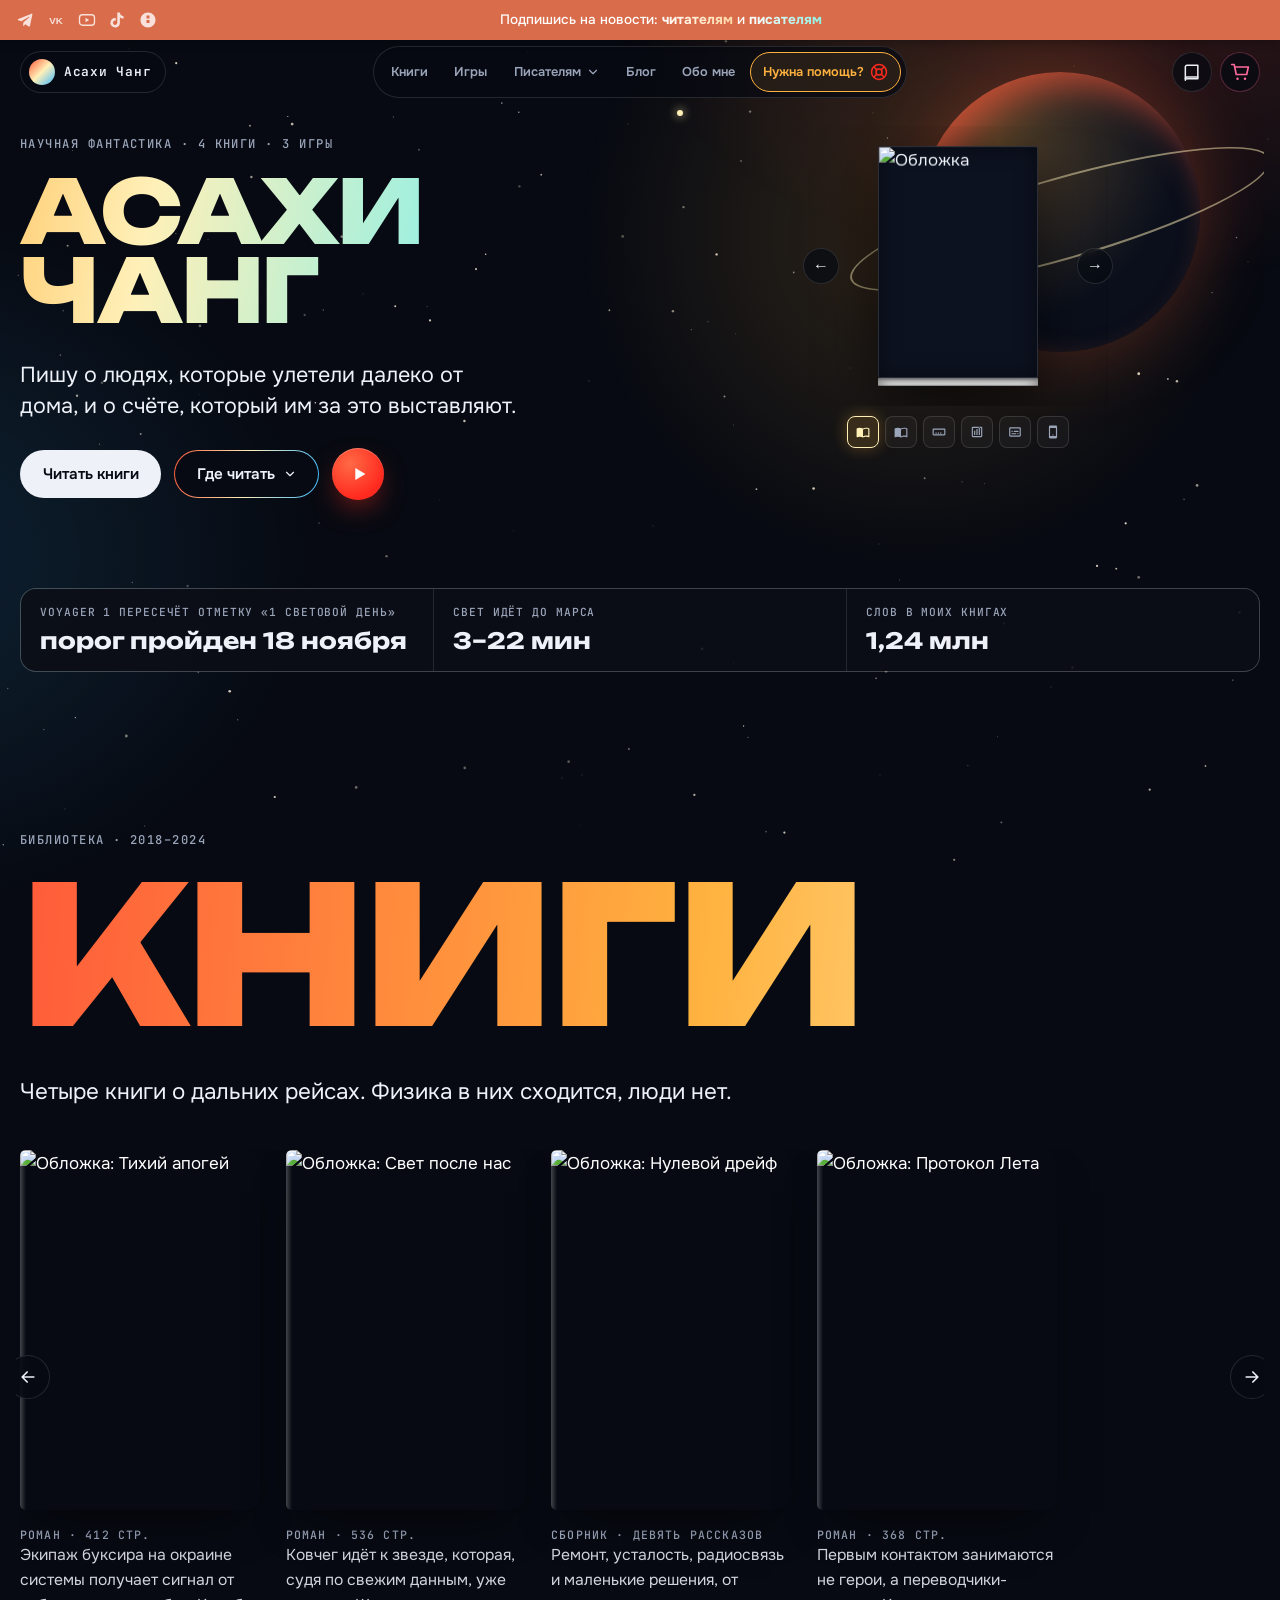
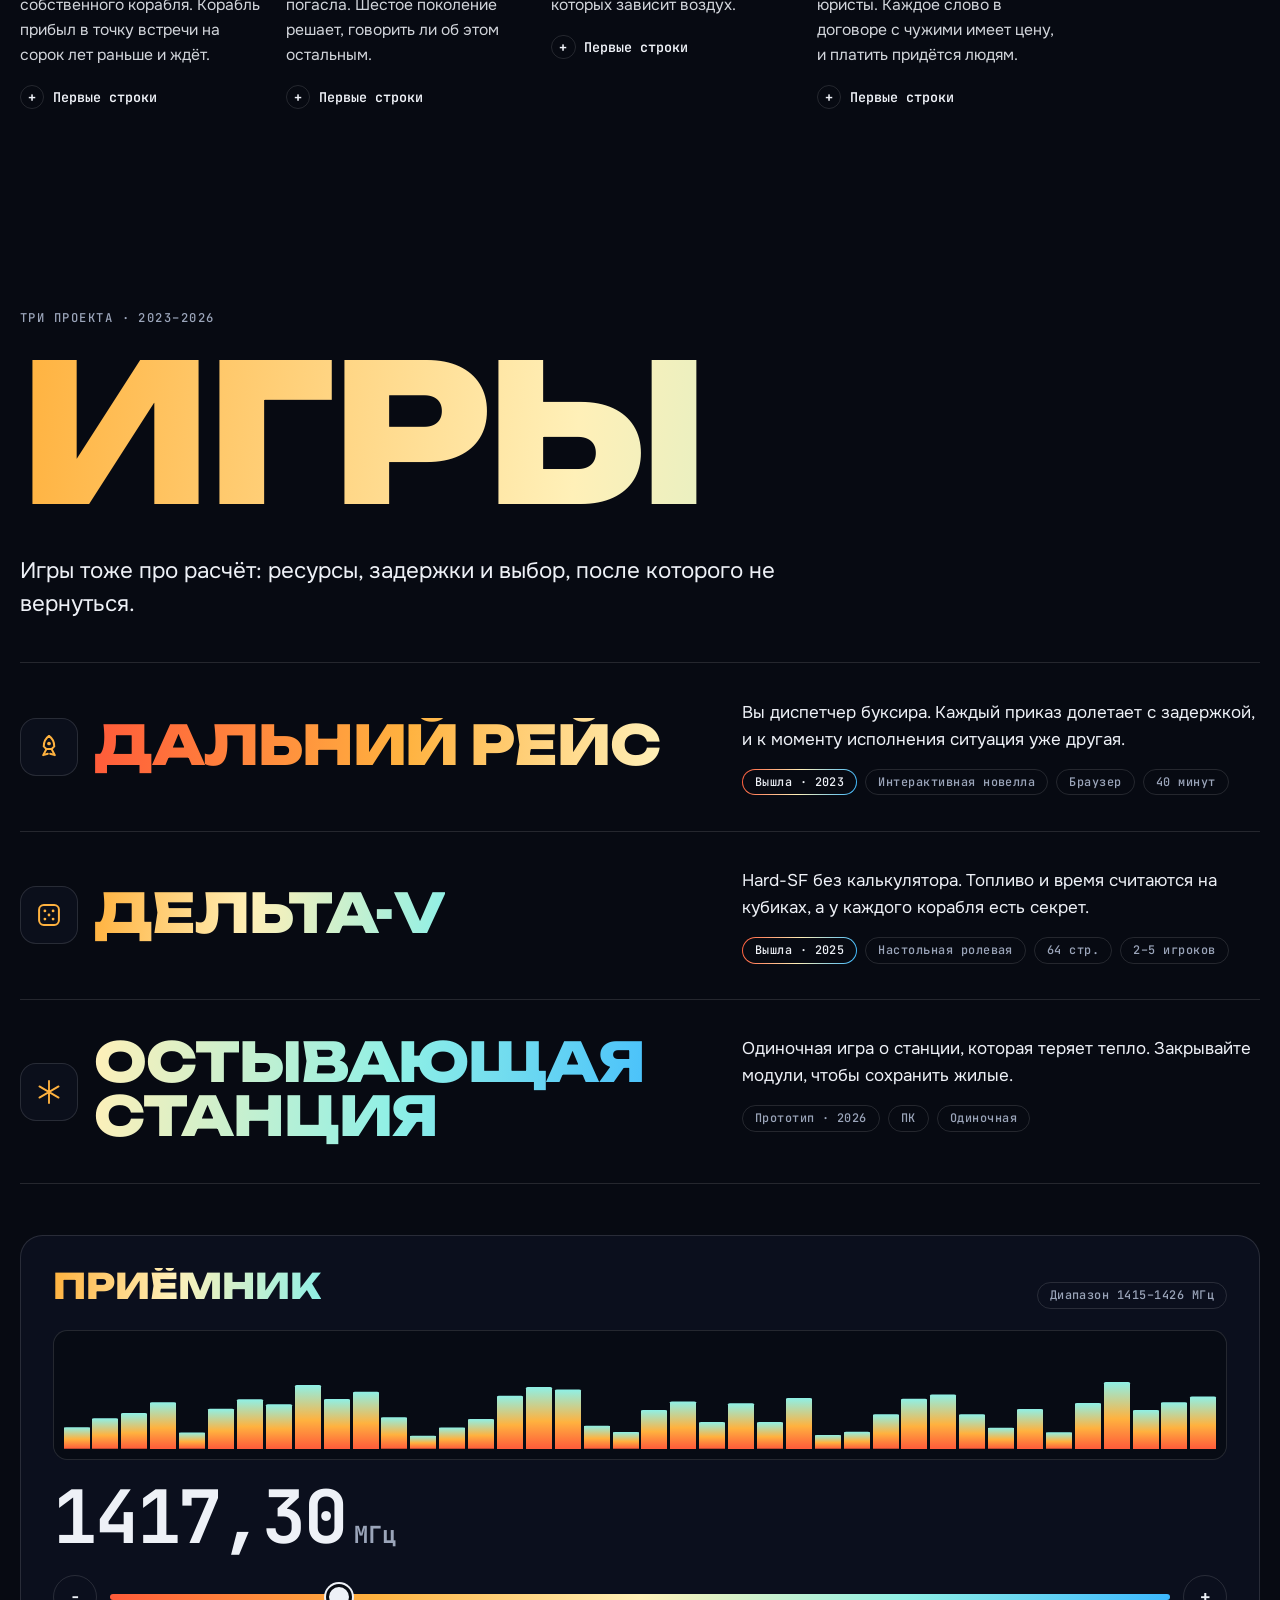
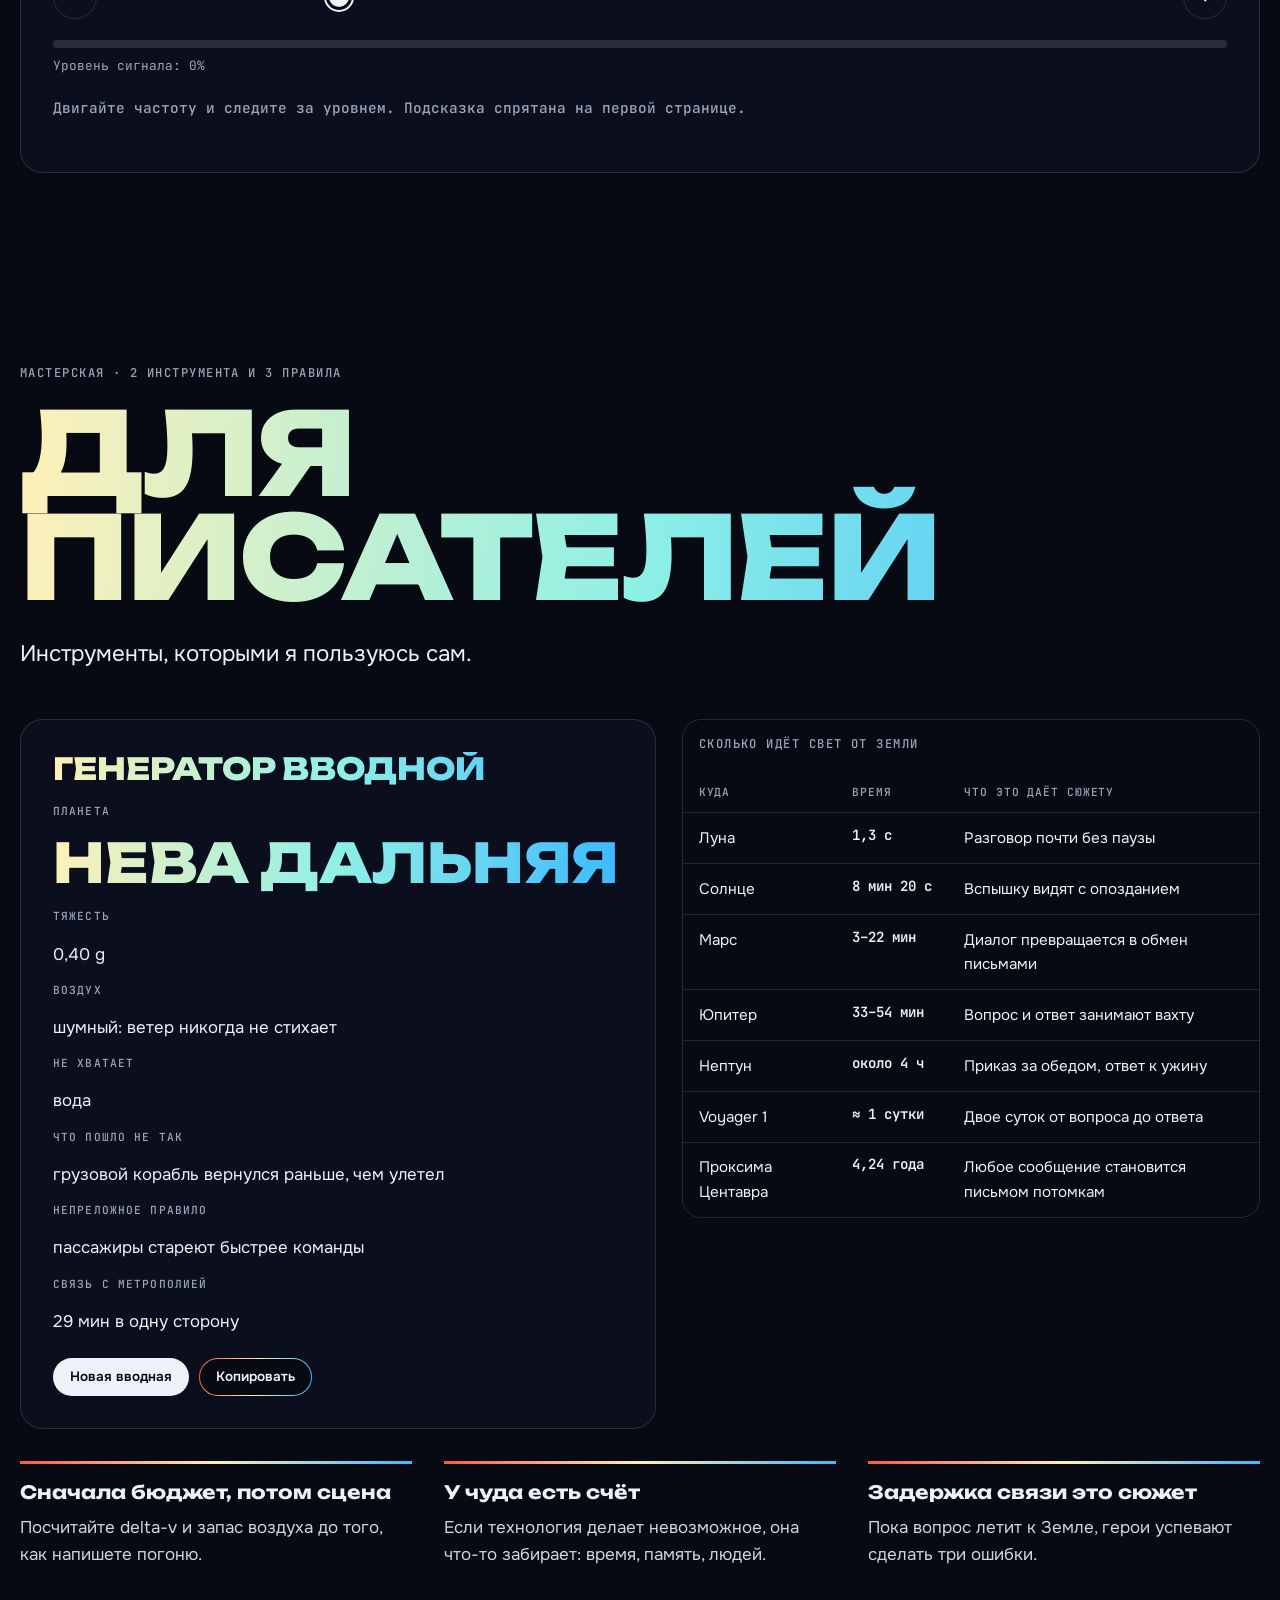
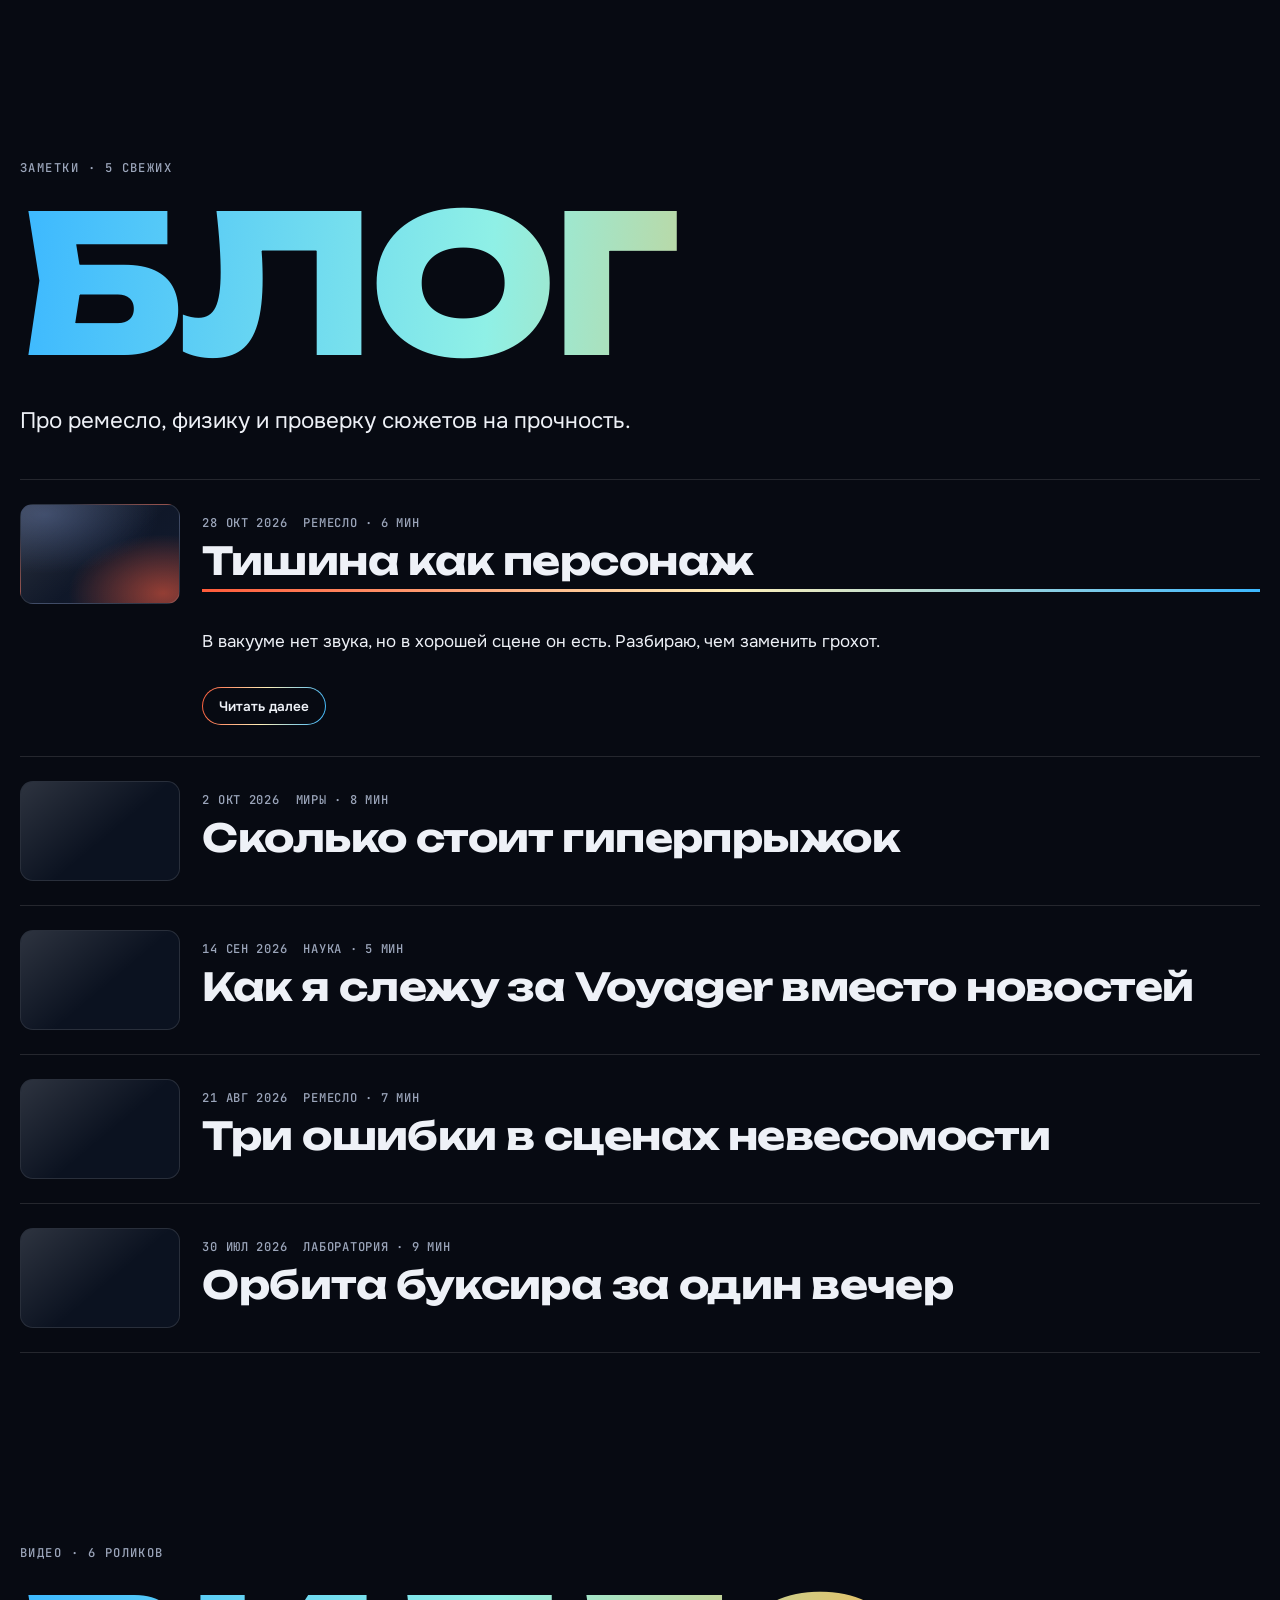
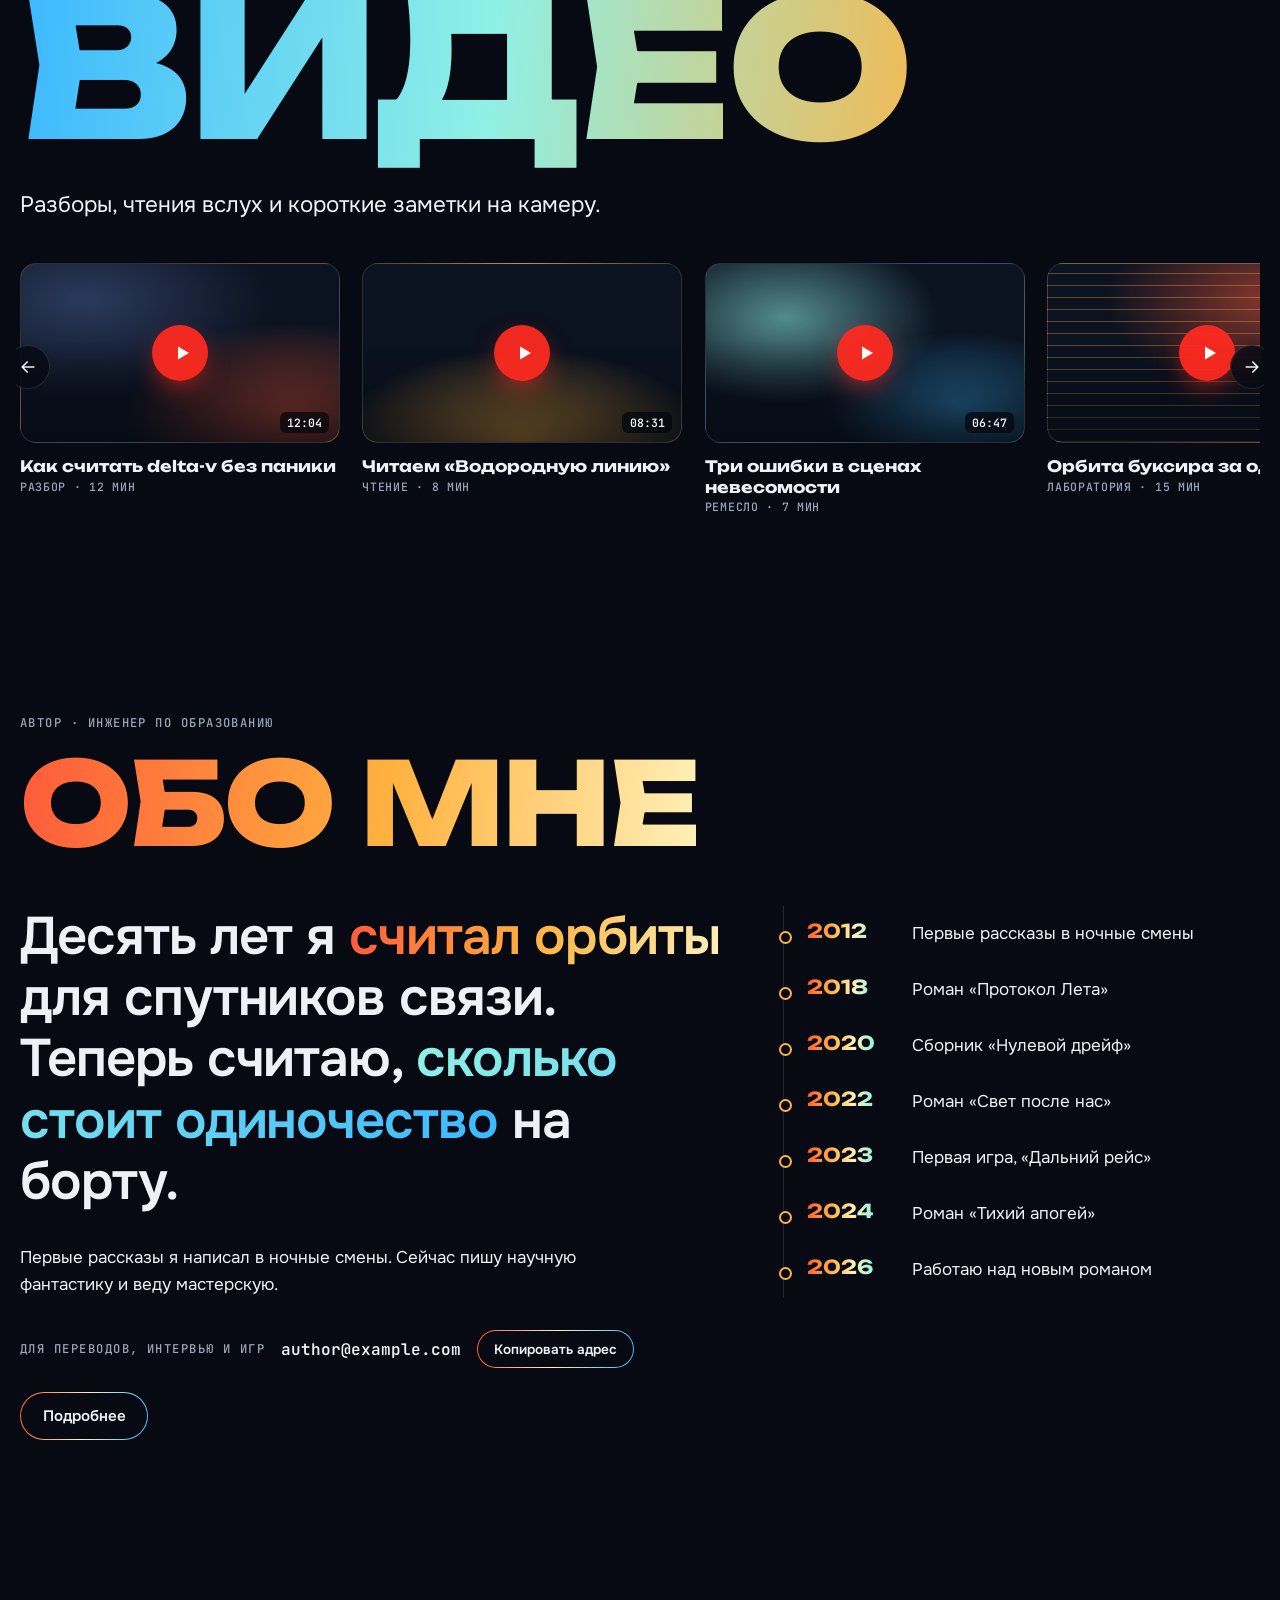
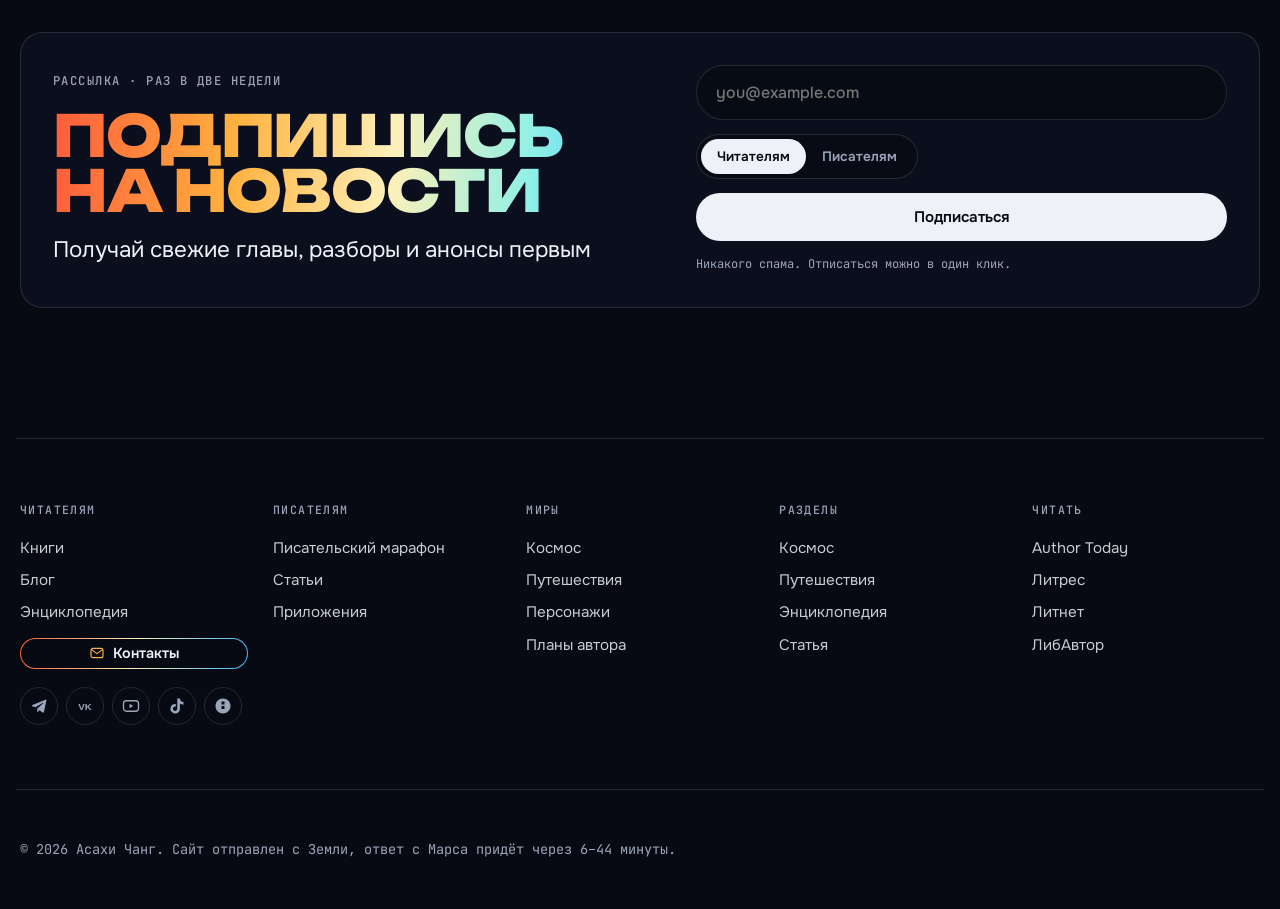
==== commit 51232d09: "Add files via upload" ====
--- a/website/index.html
+++ b/website/index.html
@@ -87,6 +87,17 @@
       </div>
       <a href="blog.html" data-s="blog">Блог</a>
       <a href="about.html" data-s="about">Обо мне</a>
+      <a href="contacts.html" class="nav-help" aria-label="Нужна помощь">
+        <span>Нужна помощь?</span>
+        <svg class="ic" viewBox="0 0 24 24" aria-hidden="true" style="stroke:#ff2a1f; stroke-width:2; fill:none;">
+          <circle cx="12" cy="12" r="10"></circle>
+          <circle cx="12" cy="12" r="4"></circle>
+          <line x1="4.93" y1="4.93" x2="9.17" y2="9.17"></line>
+          <line x1="14.83" y1="14.83" x2="19.07" y2="19.07"></line>
+          <line x1="14.83" y1="9.17" x2="19.07" y2="4.93"></line>
+          <line x1="9.17" y1="14.83" x2="4.93" y2="19.07"></line>
+        </svg>
+      </a>
     </nav>
 
     <div class="right-menu">
--- a/website/styles.css
+++ b/website/styles.css
@@ -149,7 +149,8 @@
 .sec{position:relative;padding-block:clamp(3rem,8vw,6rem);overflow-x:clip;scroll-margin-top:110px}
 .mega{font:800 clamp(3.2rem,16vw,12rem)/.9 var(--f-display);letter-spacing:-.02em;text-transform:uppercase;margin:0;padding-bottom:.08em}
 .mega.l2{font-size:clamp(1.9rem,9vw,8.2rem)}
-.mega.md{font-size:clamp(2.2rem,6vw,4.4rem);letter-spacing:-.015em;line-height:1.05}
+.mega.md{font-size:clamp(2.2rem,5vw,4.4rem);letter-spacing:-.015em;line-height:1.05}
+.mega.md2{font-size:clamp(3.2rem,8vw,6.4rem);letter-spacing:-.015em;line-height:1.05}
 .panel{padding:clamp(1.2rem,3vw,2rem);border:1px solid var(--line);border-radius:1.4rem;background:color-mix(in srgb,var(--bg2) 82%,transparent);min-width:0}
 .chip{display:inline-block;padding:.32rem .75rem;border:1px solid var(--line);border-radius:999px;font:500 .74rem/1.2 var(--f-mono);letter-spacing:.04em;color:var(--muted);text-decoration:none}
 .chip.live{color:var(--fg);border-color:transparent;
@@ -649,10 +650,10 @@
 .cat-item:last-child{border-right:0}
 .cat-item::before{content:"";position:absolute;inset:0;background:rgba(7,10,18,.6);transition:background .3s}
 .cat-item:hover::before{background:rgba(7,10,18,.3)}
-.cat-content{position:relative;z-index:1;text-align:center;padding:20px;transform:translateY(10px);transition:transform .3s}
+.cat-content{position:relative;z-index:1;text-align:center;padding:20px;transform:translateY(10px);transition:transform .3s;width:100%;min-width:0}
 .cat-item:hover .cat-content{transform:translateY(0)}
-.cat-content h2{font:800 clamp(1.5rem,3vw,3rem)/1 var(--f-display);text-transform:uppercase;margin:0 0 1rem;letter-spacing:-.02em}
-.cat-content p{font:400 1rem/1.4 var(--f-body);opacity:.9;margin:0;max-width:22ch}
+.cat-content h2{font:800 clamp(1.2rem, 2.4vw, 2.4rem)/1 var(--f-display);text-transform:uppercase;margin:0 0 1rem;letter-spacing:-.02em;overflow-wrap:break-word}
+.cat-content p{font:400 1rem/1.4 var(--f-body);opacity:.9;margin:0 auto;max-width:22ch}
 .bg-space{background-image:url('https://images.unsplash.com/photo-1451187580459-43490279c0fa?q=80&w=800&auto=format&fit=crop')}
 .bg-history{background-image:url('https://images.unsplash.com/photo-1461360370896-922624d12aa1?q=80&w=800&auto=format&fit=crop')}
 .bg-lit{background-image:url('https://images.unsplash.com/photo-1544716278-ca5e3f4abd8c?q=80&w=800&auto=format&fit=crop')}
@@ -662,9 +663,9 @@
   .cat-grid{grid-template-columns:1fr;grid-template-rows:repeat(5,1fr)}
   .cat-item{border-right:0;border-bottom:1px solid rgba(255,255,255,.05)}
   .cat-item:last-child{border-bottom:0}
-  .cat-content{padding:10px}
-  .cat-content h2{font-size:1.8rem;margin-bottom:.4rem}
-  .cat-content p{display:none}
+    .cat-content{padding:10px; transform:none}
+  .cat-content h2{font-size:clamp(1.2rem, 5vw, 1.8rem);margin-bottom:.4rem;line-height:1.1}
+
 }
 
 /* ============================================================
@@ -677,3 +678,292 @@
   .books,.videos{scroll-behavior:auto}
   .hc-book{animation:none;transform:rotateX(15deg) rotateY(0deg)}
 }
+
+/* СТРАНИЦА ПЕРСОНАЖА */
+.char-hero { position: relative; width: 100%; aspect-ratio: 21 / 9; max-height: 65vh; border-radius: 1.4rem; overflow: hidden; border: 1px solid var(--line); background: var(--bg2); margin-bottom: 2.5rem; }
+@media (max-width: 760px) { .char-hero { aspect-ratio: 3 / 4; max-height: none; border-radius: 1rem; } }
+.char-hero img { width: 100%; height: 100%; object-fit: cover; object-position: center 20%; }
+.char-hero-info { position: absolute; left: 0; right: 0; bottom: 0; padding: clamp(1.5rem, 5vw, 3rem); background: linear-gradient(to top, rgba(7,10,18,.95) 0%, rgba(7,10,18,.7) 60%, transparent 100%); color: #fff; display: flex; flex-direction: column; gap: .4rem; }
+.char-name { font: 800 clamp(1.8rem, 4vw, 3rem)/1 var(--f-display); text-transform: uppercase; margin: 0; letter-spacing: -.01em; }
+.char-race { font: 500 clamp(.85rem, 1.5vw, 1rem)/1.4 var(--f-mono); color: var(--muted); text-transform: uppercase; letter-spacing: .06em; margin: 0; }
+
+.char-content { max-width: 800px; margin: 0 auto; }
+.char-content .stat-grid { margin: 0; }
+
+.gallery-grid { display: grid; grid-template-columns: repeat(auto-fill, minmax(min(100%, 220px), 1fr)); gap: 1rem; }
+.gallery-item { padding: 0; border: 1px solid var(--line); border-radius: 1rem; overflow: hidden; background: var(--bg2); cursor: pointer; aspect-ratio: 1; transition: border-color .2s, box-shadow .2s, transform .2s; }
+.gallery-item:hover { border-color: var(--s3); box-shadow: 0 0 20px color-mix(in srgb, var(--s2) 30%, transparent); transform: translateY(-2px); }
+.gallery-item img { width: 100%; height: 100%; object-fit: cover; display: block; transition: transform .4s ease; }
+.gallery-item:hover img { transform: scale(1.05); }
+
+#imgModal .modal-box { max-width: 1200px; width: 100%; }
+#imgModal .modal-frame { aspect-ratio: auto; background: transparent; border: 0; box-shadow: none; display: flex; flex-direction: column; align-items: center; gap: 1rem; }
+#imgModal img { max-width: 100%; max-height: 80vh; object-fit: contain; border-radius: .6rem; box-shadow: 0 20px 60px rgba(0,0,0,.8); }
+#imgModal figcaption { text-align: center; font-style: normal; font-size: .95rem; color: var(--fg); background: color-mix(in srgb, var(--bg) 80%, transparent); padding: .6rem 1.2rem; border-radius: 999px; backdrop-filter: blur(10px); }
+
+/* Центрирование блока галереи */
+.gallery-wrap {
+  max-width: 800px;
+  margin: 0 auto;
+}
+.gallery-grid {
+  justify-content: center;
+}
+
+/* Фикс крестика в лайтбоксе (теперь всегда виден на десктопе) */
+#imgModal .modal-x {
+  position: fixed;
+  top: max(20px, env(safe-area-inset-top, 20px));
+  right: max(20px, env(safe-area-inset-right, 20px));
+  z-index: 10;
+  background: rgba(0, 0, 0, 0.6);
+  border-color: rgba(255, 255, 255, 0.2);
+}
+
+/* Стрелки навигации в лайтбоксе */
+#imgModal .modal-arrow {
+  position: absolute;
+  top: 50%;
+  transform: translateY(-50%);
+  width: 48px;
+  height: 48px;
+  border-radius: 50%;
+  border: 1px solid rgba(255, 255, 255, 0.2);
+  background: rgba(0, 0, 0, 0.5);
+  color: #fff;
+  display: flex;
+  align-items: center;
+  justify-content: center;
+  cursor: pointer;
+  z-index: 10;
+  font-size: 1.2rem;
+  transition: background 0.2s, border-color 0.2s;
+  backdrop-filter: blur(10px);
+}
+#imgModal .modal-arrow:hover {
+  background: rgba(255, 255, 255, 0.15);
+  border-color: var(--s3);
+}
+#imgModal .modal-arrow.prev {
+  left: max(20px, env(safe-area-inset-left, 20px));
+}
+#imgModal .modal-arrow.next {
+  right: max(20px, env(safe-area-inset-right, 20px));
+}
+@media (max-width: 760px) {
+  #imgModal .modal-arrow {
+    width: 40px;
+    height: 40px;
+  }
+}
+#imgModal .modal-box {
+  position: relative;
+}
+
+/* ============================================================
+   СТРАНИЦА ЗАПИСИ БЛОГА
+   ============================================================ */
+.blog-entry {
+  display: grid;
+  grid-template-columns: 320px 1fr;
+  gap: 2rem;
+  align-items: start;
+  margin-top: 1.5rem;
+}
+@media (max-width: 760px) {
+  .blog-entry {
+    grid-template-columns: 1fr;
+    gap: 1.2rem;
+  }
+  .be-content {
+    order: 1;
+  }
+  .be-image {
+    order: 2;
+  }
+}
+.be-image img {
+  width: 100%;
+  height: auto;
+  border-radius: 1rem;
+  border: 1px solid var(--line);
+  display: block;
+}
+.be-title {
+  font: 700 clamp(1.4rem, 2.8vw, 2.2rem)/1.2 var(--f-display);
+  margin: 0 0 1rem;
+  letter-spacing: -.01em;
+  overflow-wrap: anywhere; /* Заставляет длинные слова переноситься */
+  hyphens: auto; /* Добавляет дефисы при переносе, если поддерживается */
+}
+.be-summary {
+  font-size: 1.15rem;
+  line-height: 1.5;
+  color: color-mix(in srgb, var(--fg) 85%, transparent);
+  margin: 0 0 1.2rem;
+}
+
+/* ============================================================
+   ОБЩИЙ МЕХАНИЗМ ДИНАМИЧЕСКОГО ФОНА ДЛЯ ТЕМ
+   ============================================================ */
+/* Прячем старые звезды, если на странице есть тематический фон */
+body.theme-bg .sky,
+body.theme-bg .tws,
+body.theme-bg .aura {
+  display: none !important;
+}
+
+.theme-bg-container {
+  position: fixed;
+  inset: 0;
+  z-index: -1;
+  overflow: hidden;
+  pointer-events: none;
+  background: #000;
+}
+
+.theme-bg-layer {
+  position: absolute;
+  inset: 0;
+  background-size: cover;
+  background-position: center;
+  opacity: 0;
+  transition: opacity 2s ease, transform 3s ease-out;
+  transform: scale(1);
+  will-change: opacity, transform;
+}
+
+.theme-bg-layer.active {
+  opacity: 1;
+}
+
+.theme-bg-layer.zoomed {
+  transform: scale(1.08);
+}
+
+/* Для статичного фона (без слайдшоу) */
+.theme-bg-container.static .theme-bg-layer {
+  opacity: 1;
+  transform: none;
+  transition: none;
+}
+
+/* Контентная подложка с градиентом для текстовых страниц */
+.theme-content-wrap {
+  position: relative;
+  z-index: 1;
+  width: 66.666%;
+  min-height: 100vh;
+  padding: clamp(2rem, 6vw, 6rem) clamp(1.5rem, 4vw, 4rem);
+}
+
+.theme-content-wrap::before {
+  content: "";
+  position: fixed;
+  top: 0;
+  bottom: 0;
+  left: 0;
+  width: 66.666%;
+  z-index: -1;
+  pointer-events: none;
+  background: linear-gradient(to right, 
+    rgba(7, 10, 18, var(--theme-opacity, 0.85)) 0%, 
+    rgba(7, 10, 18, var(--theme-opacity, 0.85)) 50%, 
+    rgba(7, 10, 18, 0.1) 100%);
+}
+
+@media (max-width: 900px) {
+  .theme-content-wrap {
+    width: 100%;
+    padding: 2rem 1.5rem;
+  }
+  
+  .theme-content-wrap::before {
+    width: 100%;
+    /* На мобильных непрозрачность автоматически выше */
+    background: rgba(7, 10, 18, calc(var(--theme-opacity, 0.85) + 0.1));
+  }
+}
+
+@media (max-width: 900px) {
+  .theme-content-wrap {
+    width: 100%;
+    padding: 2rem 1.5rem;
+    /* На мобильных непрозрачность автоматически выше */
+    background: rgba(7, 10, 18, calc(var(--theme-opacity, 0.85) + 0.1));
+  }
+}
+
+/* Кнопка "Нужна помощь" в меню */
+.nav-help {
+  display: inline-flex !important;
+  align-items: center;
+  gap: 0.4rem;
+  color: var(--s2) !important; /* Желтый текст */
+  border: 1px solid var(--s2) !important; /* Желтый контур */
+  background: color-mix(in srgb, var(--s2) 10%, transparent) !important; /* Слегка прозрачная желтая подложка */
+  position: relative;
+  transition: background 0.2s, color 0.2s, border-color 0.2s;
+}
+
+.nav-help:hover {
+  background: color-mix(in srgb, var(--s2) 20%, transparent) !important;
+  color: var(--s3) !important;
+  border-color: var(--s3) !important;
+}
+
+.nav-help .ic {
+  width: 18px;
+  height: 18px;
+}
+
+/* Всплывающая подсказка */
+.nav-help::after {
+  content: "Как я могу вам помочь в реализации ваших задумок";
+  position: absolute;
+  top: calc(100% + 10px);
+  right: 0;
+  background: var(--bg2);
+  color: var(--fg);
+  padding: 0.6rem 0.9rem;
+  border-radius: 0.6rem;
+  border: 1px solid var(--line);
+  font: 400 0.8rem/1.4 var(--f-body);
+  white-space: normal;
+  width: max-content;
+  max-width: 260px;
+  opacity: 0;
+  pointer-events: none;
+  transition: opacity 0.2s, transform 0.2s;
+  transform: translateY(-5px);
+  z-index: 100;
+  box-shadow: 0 10px 30px rgba(0, 0, 0, 0.6);
+  letter-spacing: 0; /* Сбрасываем наследование */
+  text-transform: none; /* Сбрасываем наследование */
+}
+
+.nav-help:hover::after {
+  opacity: 1;
+  transform: translateY(0);
+}
+
+/* Мобильная адаптация */
+@media (max-width: 860px) {
+  .nav-help {
+    justify-content: flex-start;
+    margin-top: 0.5rem;
+  }
+  .nav-help::after {
+    position: static;
+    display: block;
+    opacity: 1;
+    transform: none;
+    background: transparent;
+    border: 0;
+    box-shadow: none;
+    padding: 0.5rem 1rem;
+    color: var(--muted);
+    max-width: 100%;
+    pointer-events: auto;
+  }
+}
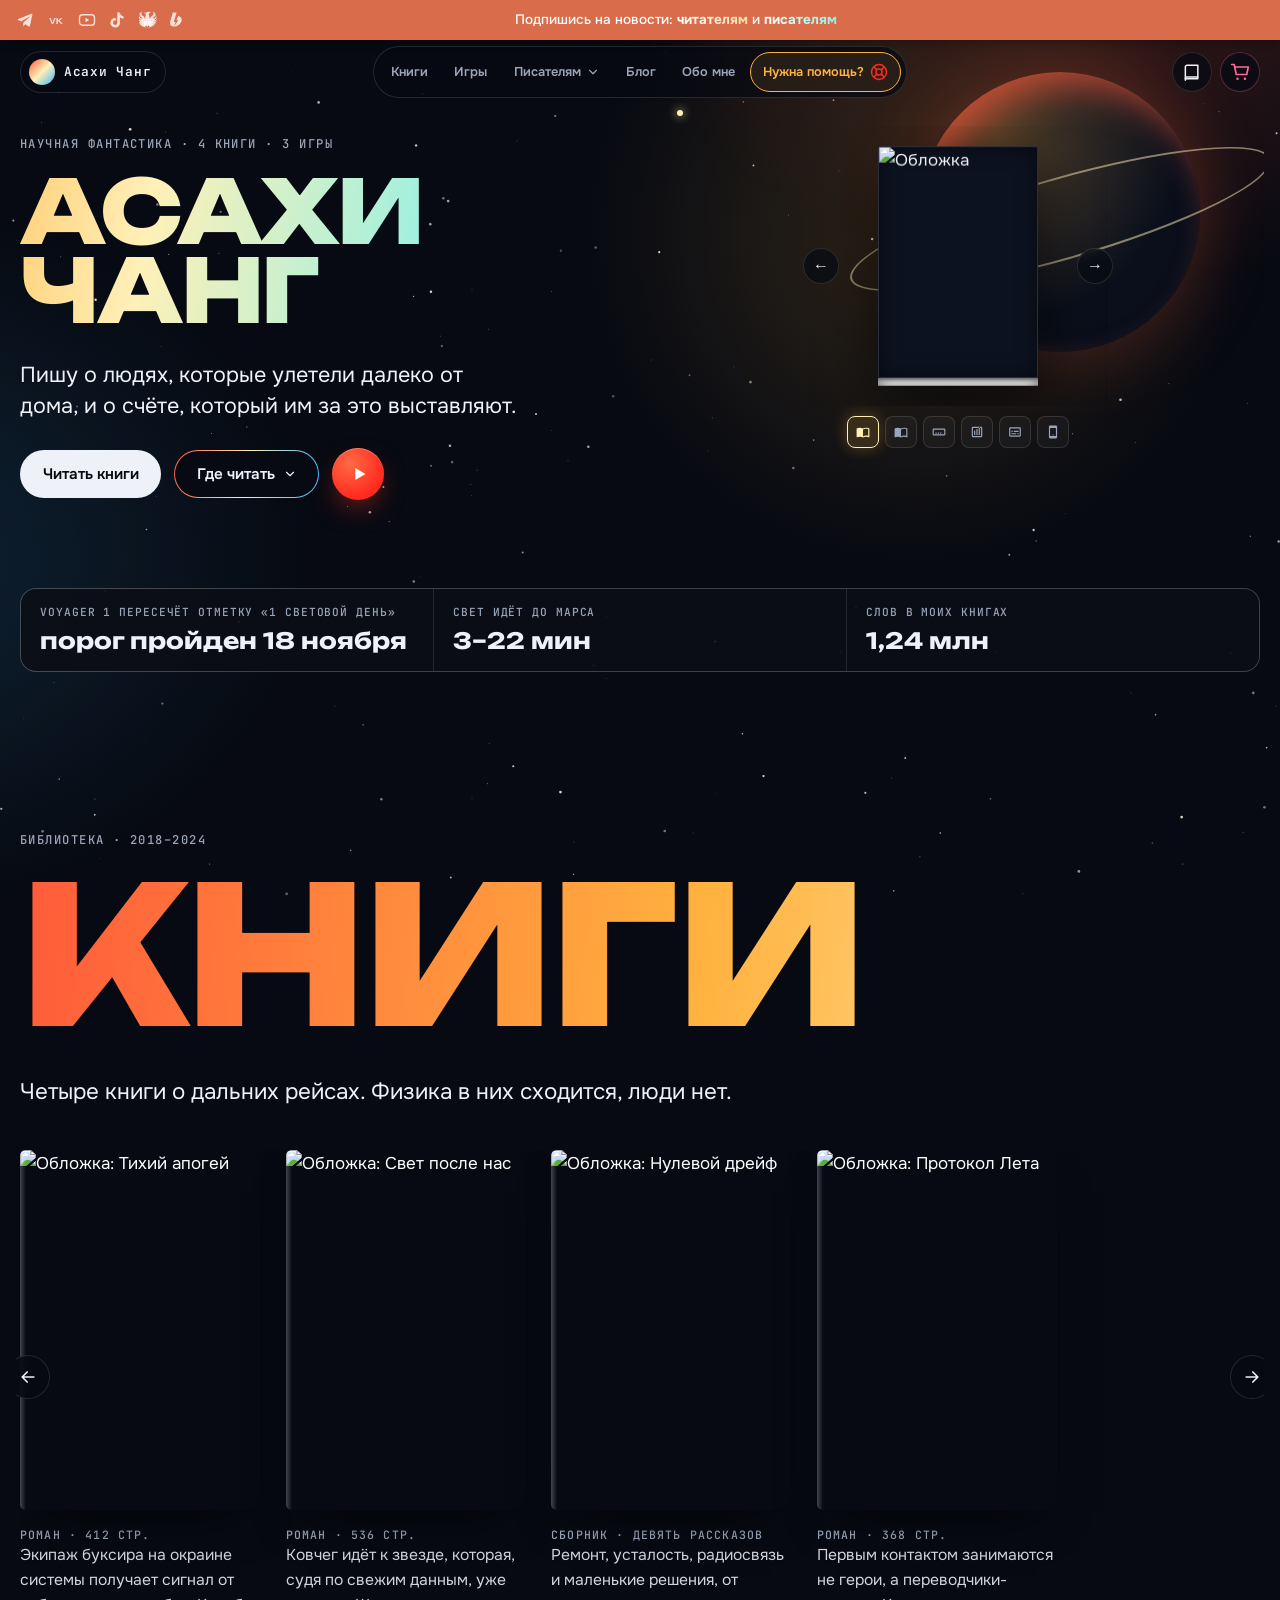
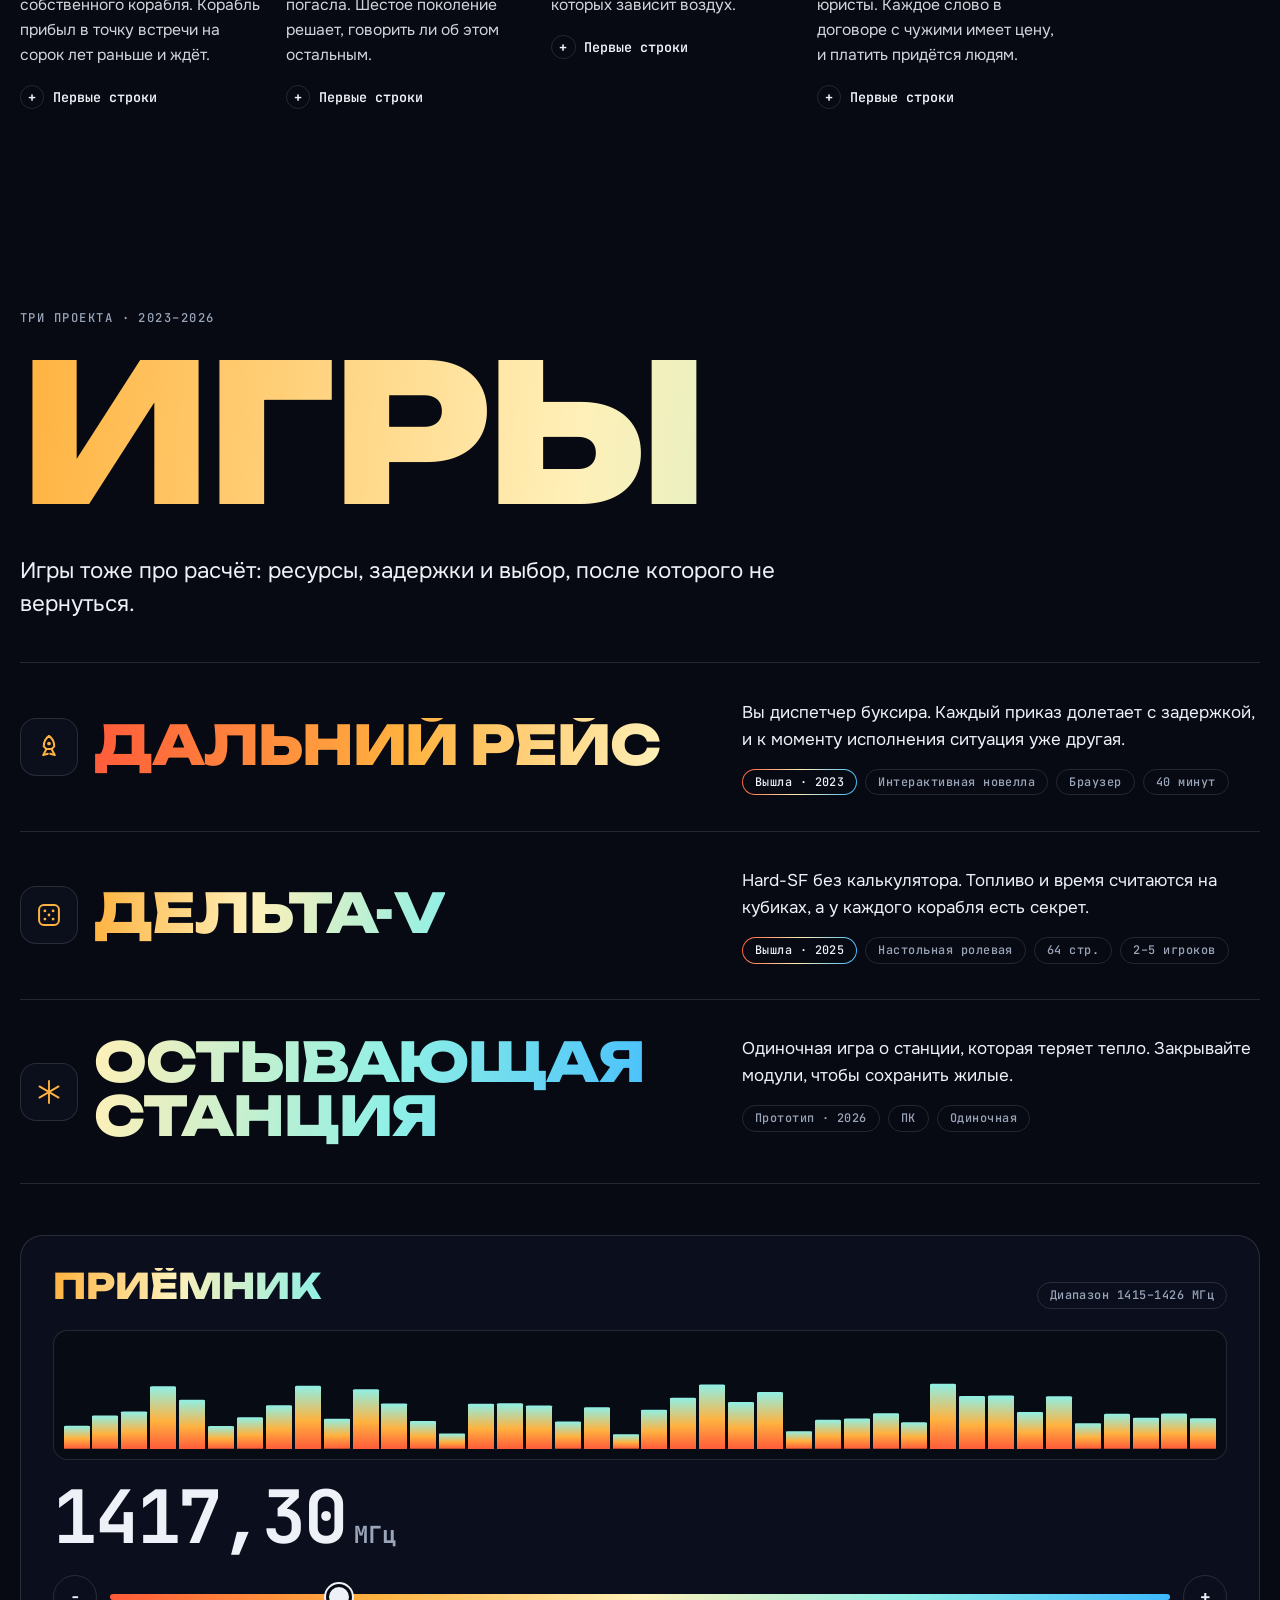
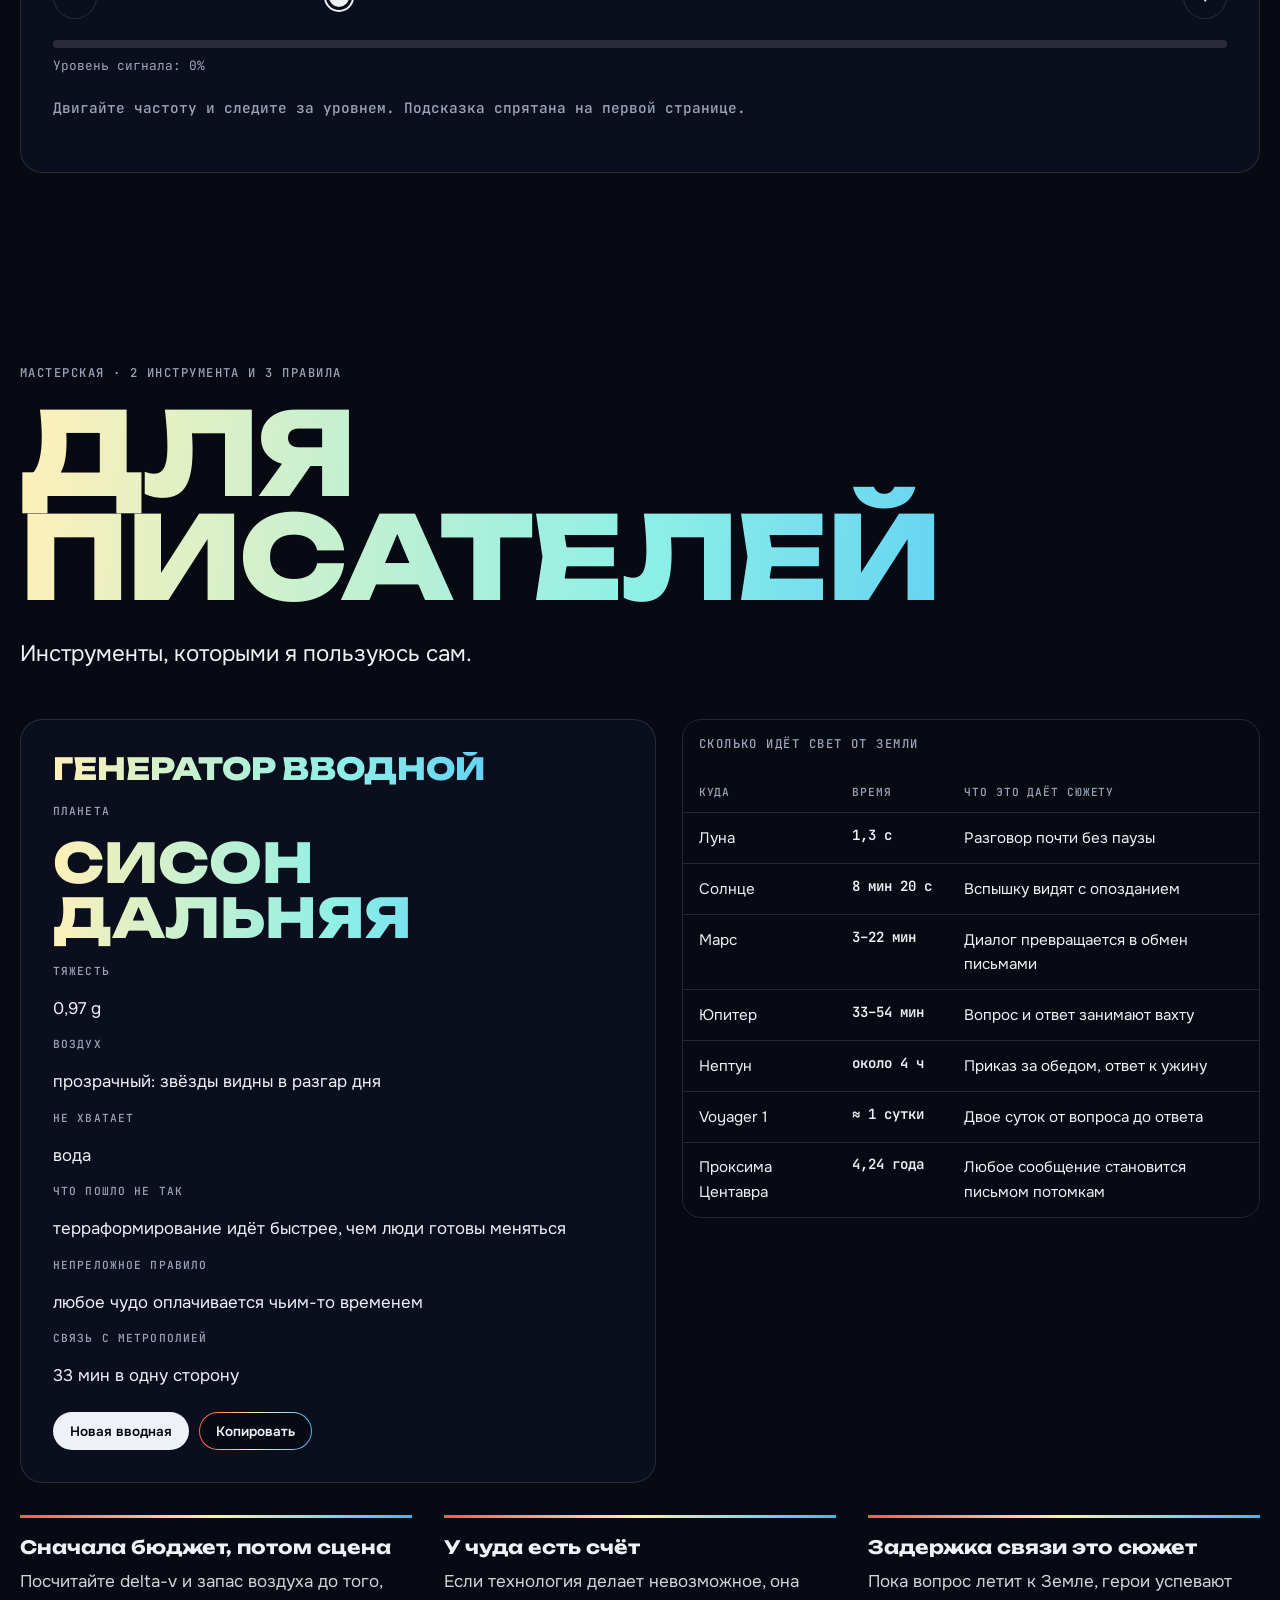
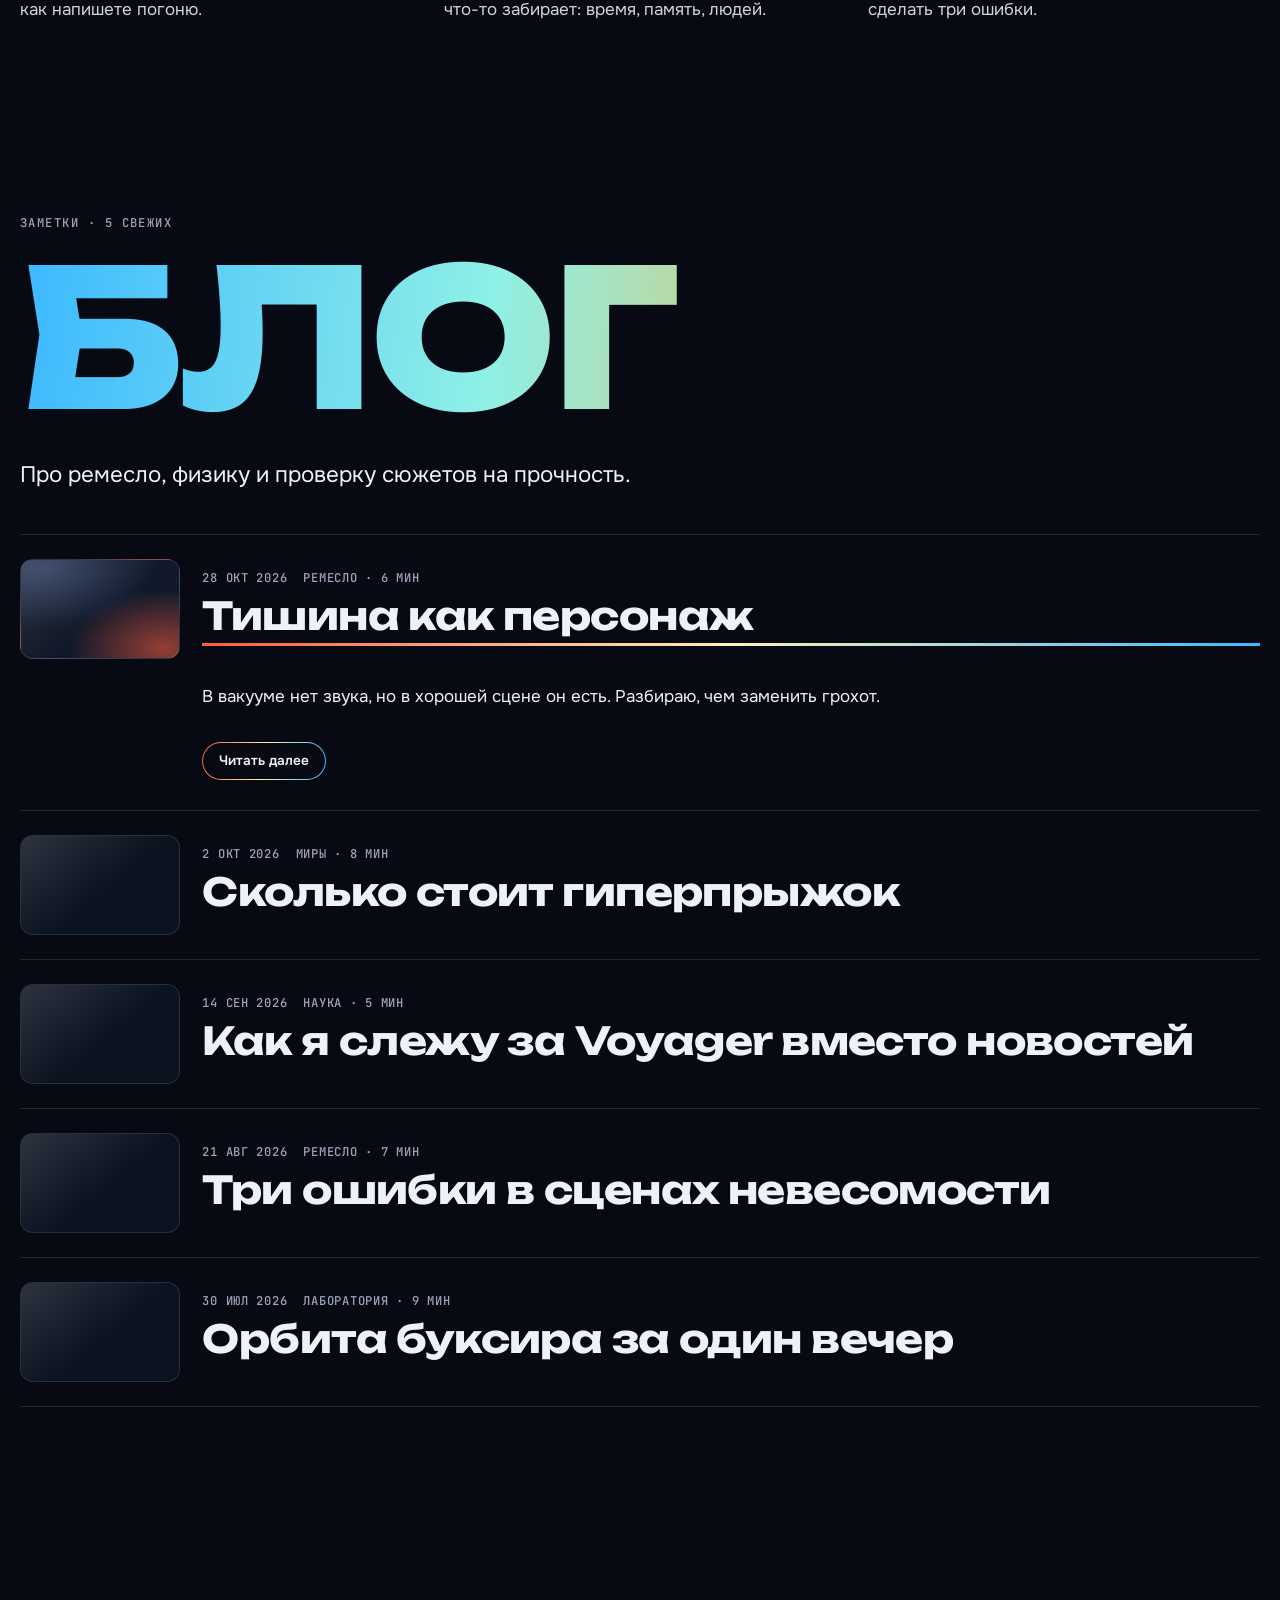
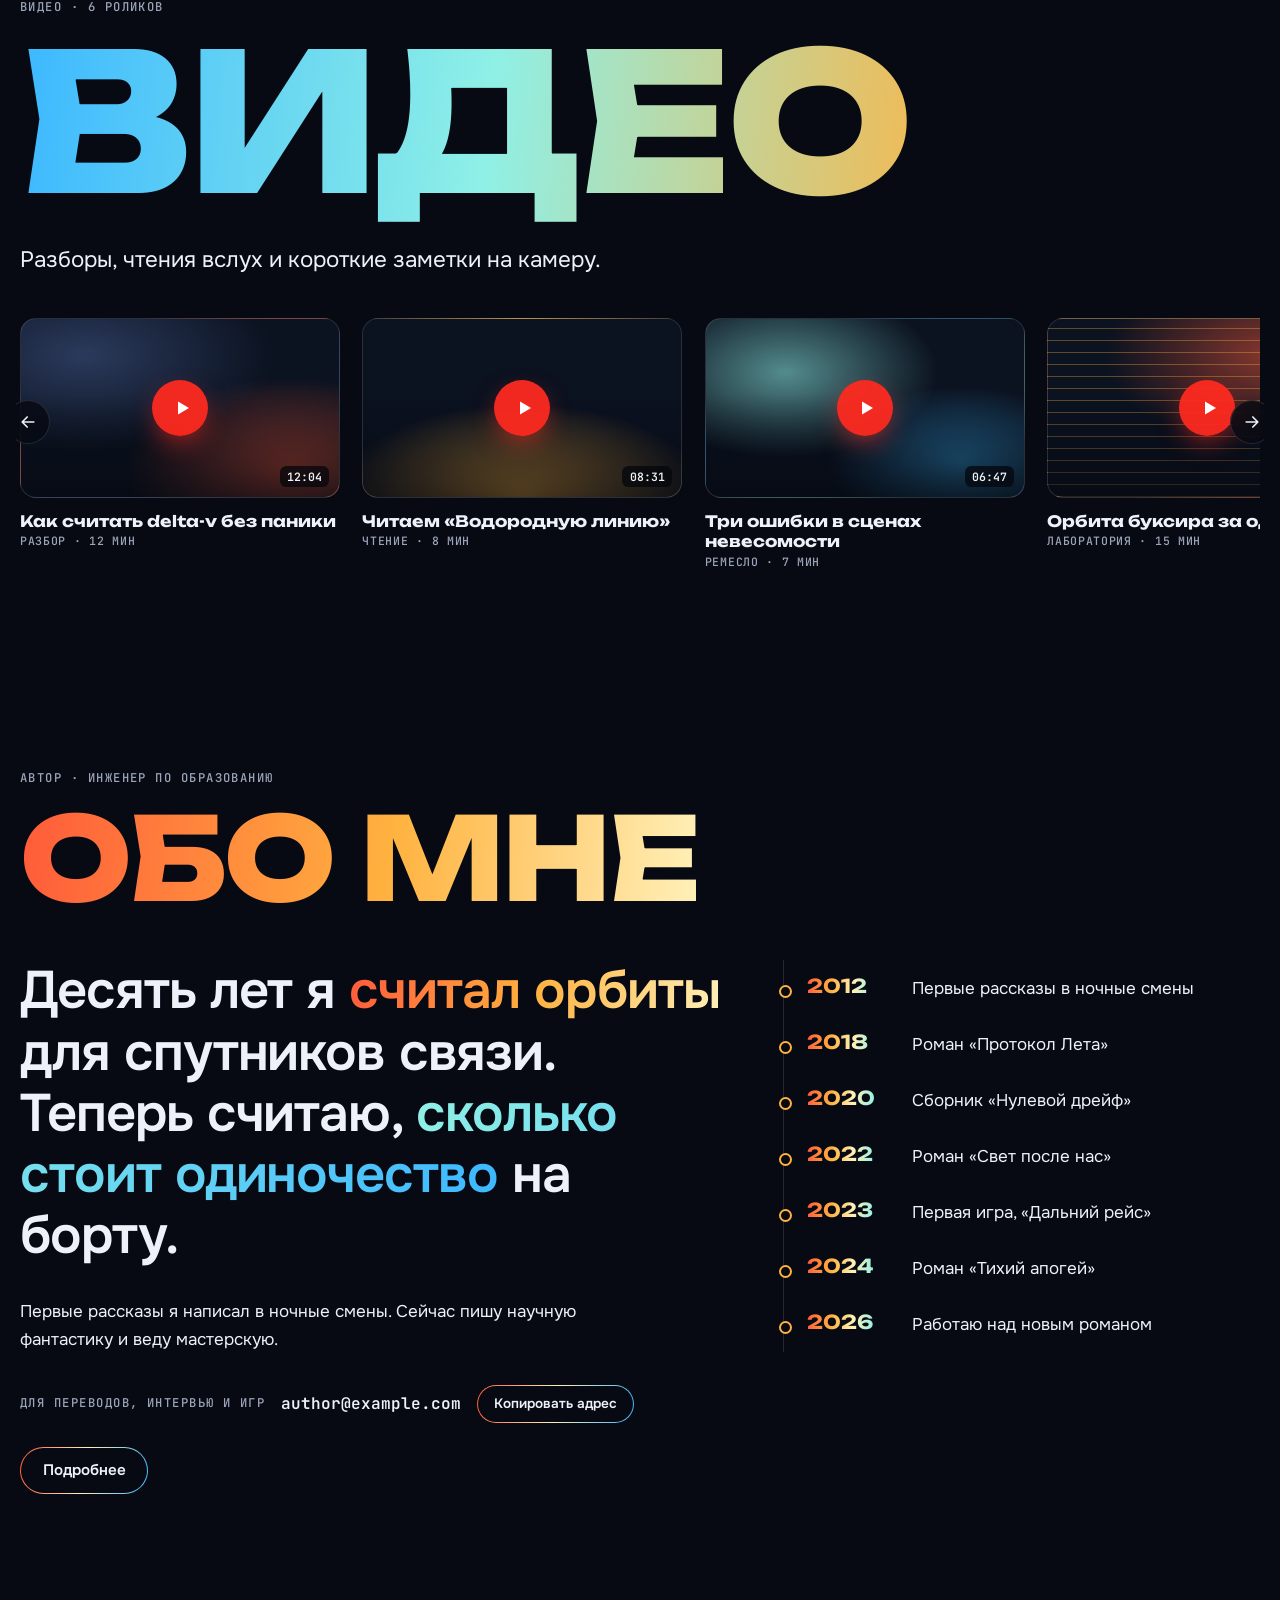
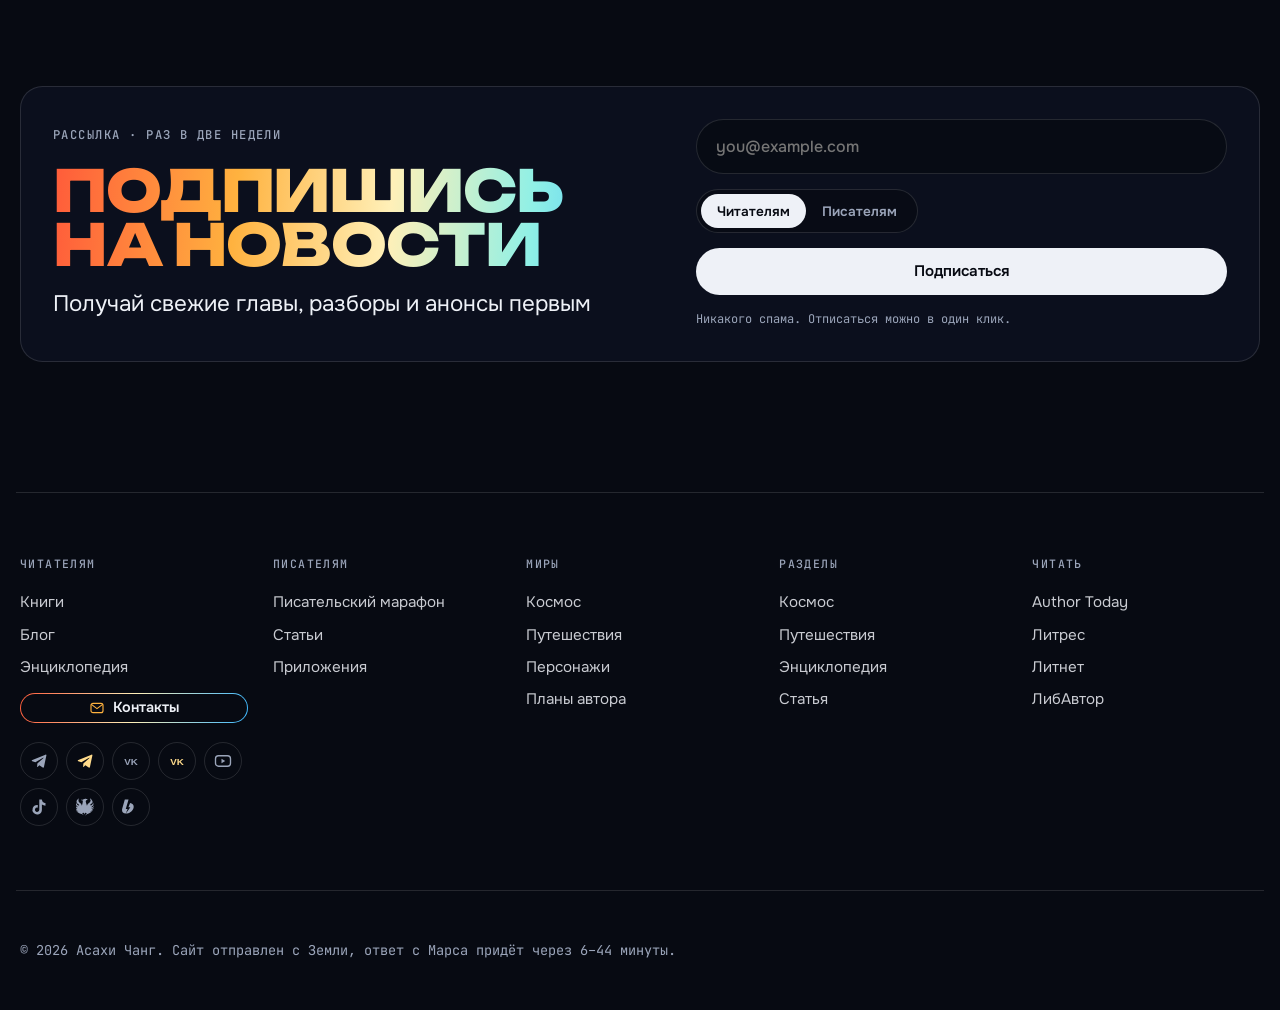
==== commit 7291816d: "Add files via upload" ====
--- a/website/index.html
+++ b/website/index.html
@@ -27,7 +27,19 @@
 <symbol id="i-vk" viewBox="0 0 24 24"><text x="12" y="17" text-anchor="middle" font-family="Arial,Helvetica,sans-serif" font-weight="700" font-size="13" fill="currentColor">VK</text></symbol>
 <symbol id="i-yt" viewBox="0 0 24 24"><rect x="2" y="5" width="20" height="14" rx="4" fill="none" stroke="currentColor" stroke-width="1.8"/><path d="M10 9l5 3-5 3z" fill="currentColor"/></symbol>
 <symbol id="i-tiktok" viewBox="0 0 24 24"><path d="M19.59 6.69a4.83 4.83 0 0 1-3.77-4.25V2h-3.45v13.67a2.89 2.89 0 0 1-5.2 1.74 2.89 2.89 0 0 1 2.31-4.64 2.93 2.93 0 0 1 .88.13V9.4a6.84 6.84 0 0 0-1-.05A6.33 6.33 0 0 0 5 20.1a6.34 6.34 0 0 0 10.86-4.43v-7a8.16 8.16 0 0 0 4.77 1.52v-3.4a4.85 4.85 0 0 1-1-.1z" fill="currentColor"/></symbol>
-<symbol id="i-boosty" viewBox="0 0 24 24"><path d="M12 2C6.48 2 2 6.48 2 12s4.48 10 10 10 10-4.48 10-10S17.52 2 12 2zm2 14h-4v-4h4v4zm0-6h-4V6h4v4z" fill="currentColor"/></symbol>
+<symbol id="i-boosty" viewBox="0 0 24 24">
+  <g transform="translate(-3.86, -3.0) scale(0.099)" fill="currentColor">
+    <path d="M44.3 164.5L76.9 51.6H127l-10.1 35c-0.1 0.2-0.2 0.4-0.3 0.6L90 179.6h24.8c-10.4 25.9-18.5 46.2-24.3 60.9 c-45.8-0.5-58.6-33.3-47.4-72.1 M90.7 240.6l60.4-86.9h-25.6l22.3-55.7c38.2 4 56.2 34.1 45.6 70.5 c-11.3 39.1-57.1 72.1-101.7 72.1C91.3 240.6 91 240.6 90.7 240.6z"/>
+  </g>
+</symbol>
+<symbol id="i-at" viewBox="0 0 24 24">
+  <g transform="translate(-9.5, 32.5) scale(0.013, -0.013)" fill="currentColor">
+    <path d="M1004 2409 c-12 -24 -17 -60 -18 -129 -1 -143 32 -204 169 -305 84 -62 106 -91 150 -190 l31 -73 18 62 c48 163 57 209 66 311 6 61 13 125 16 142 5 32 4 33 -21 23 -64 -24 -125 0 -125 49 0 36 15 42 67 28 38 -10 44 -8 145 46 113 61 173 73 214 42 12 -9 43 -14 90 -15 69 0 134 -14 134 -29 0 -4 -17 -15 -37 -25 -122 -57 -173 -117 -173 -203 0 -23 20 -101 44 -175 24 -73 50 -159 57 -191 7 -32 16 -60 19 -62 4 -3 20 23 35 58 37 87 62 116 181 214 86 71 109 96 134 146 44 88 42 143 -11 242 -38 72 -39 76 -17 70 85 -26 169 -108 222 -220 69 -143 55 -210 -61 -292 -101 -71 -133 -105 -133 -142 0 -60 87 -67 151 -13 45 37 108 138 115 184 9 53 19 55 38 8 20 -49 21 -139 2 -183 -12 -29 -82 -102 -132 -137 -60 -43 -70 -120 -15 -120 55 0 125 67 178 168 l24 47 -6 -57 c-12 -126 -62 -203 -155 -237 -64 -24 -96 -59 -73 -82 15 -15 100 24 166 74 52 41 55 38 28 -25 -28 -64 -61 -94 -156 -139 -46 -22 -87 -45 -91 -50 -9 -15 105 -10 136 6 35 18 36 16 11 -33 -30 -59 -53 -73 -129 -82 -77 -8 -112 -23 -112 -47 0 -13 8 -15 43 -10 23 2 51 8 62 12 l20 8 -20 -21 c-50 -51 -179 -131 -252 -157 -207 -72 -234 -88 -287 -162 -17 -24 -32 -40 -34 -35 -7 23 43 126 85 172 51 56 51 53 -19 90 -77 41 -121 13 -149 -97 l-16 -67 -17 57 c-21 73 -67 127 -107 127 -16 0 -53 -12 -81 -26 l-52 -26 30 -21 c61 -45 103 -102 135 -184 8 -22 2 -19 -33 19 -51 54 -79 69 -180 97 -133 36 -259 89 -330 137 -98 68 -101 74 -34 67 31 -3 56 -3 56 0 0 17 -48 47 -74 47 -59 0 -103 20 -150 67 -48 49 -59 71 -28 54 10 -5 48 -9 85 -9 65 1 66 2 50 20 -9 10 -40 32 -68 48 -71 41 -103 75 -136 145 -29 61 -42 125 -16 78 25 -45 134 -123 172 -123 36 0 10 47 -66 117 -32 30 -67 74 -79 97 -20 42 -53 176 -45 184 2 2 13 -17 24 -42 53 -116 211 -229 211 -151 0 39 -29 88 -67 115 -115 80 -144 138 -123 250 6 36 17 76 25 90 13 24 13 24 25 -20 35 -132 184 -290 273 -290 61 0 51 63 -19 117 -113 88 -152 126 -179 174 -55 102 -33 210 67 315 54 58 128 118 135 110 3 -2 -3 -19 -13 -37z"/>
+              <path d="M1622 2356 c-32 -23 -32 -24 -10 -30 41 -10 55 -7 66 19 7 14 12 28 12 30 0 13 -39 1 -68 -19z"/>
+              <path d="M1420 1671 c-36 -11 -90 -26 -120 -35 -30 -9 -105 -19 -167 -23 l-111 -6 13 -46 c7 -25 28 -111 45 -191 18 -80 37 -152 42 -160 13 -21 0 159 -18 245 -22 109 -28 102 84 107 75 4 116 12 181 37 113 42 144 41 187 -5 19 -19 34 -41 34 -47 0 -7 9 2 19 19 21 34 75 64 115 64 15 0 75 -16 135 -35 88 -28 123 -35 191 -35 80 0 82 -1 77 -22 -15 -62 -38 -240 -35 -270 2 -24 14 9 42 122 22 85 45 171 52 191 l12 36 -131 6 c-111 4 -148 10 -231 36 -143 45 -202 39 -227 -21 l-12 -30 -13 31 c-13 30 -48 52 -82 50 -9 0 -46 -8 -82 -18z"/>
+              <path d="M1666 1519 c-38 -33 -51 -134 -38 -294 9 -102 8 -120 -6 -146 -10 -16 -20 -29 -24 -29 -23 0 -32 55 -34 195 -3 215 -23 285 -83 285 -14 0 -57 -11 -96 -24 -38 -14 -97 -28 -132 -32 l-62 -6 7 -52 c4 -28 7 -145 7 -259 l0 -209 30 6 c17 3 71 26 120 51 111 56 153 59 212 15 l40 -30 19 22 c28 31 81 50 118 42 17 -3 56 -22 86 -40 59 -36 109 -54 151 -54 26 0 26 1 17 48 -15 74 -12 328 4 399 l15 63 -23 -6 c-32 -8 -111 10 -179 41 -84 39 -116 42 -149 14z"/>
+  </g>
+</symbol>
 <symbol id="i-at" viewBox="0 0 24 24"><path d="M5 4.5h11a3 3 0 0 1 3 3V19H8a3 3 0 0 1-3-3V4.5Z" fill="none" stroke="currentColor" stroke-width="1.8"/><path d="M8 9h8M8 13h5" stroke="currentColor" stroke-width="1.8" stroke-linecap="round"/></symbol>
 <symbol id="i-litres" viewBox="0 0 24 24"><path d="M13 2 4 14h6l-1 8 9-12h-6l1-8Z" fill="currentColor"/></symbol>
 <symbol id="i-litnet" viewBox="0 0 24 24"><circle cx="12" cy="12" r="9" fill="none" stroke="currentColor" stroke-width="1.8"/><path d="M3.5 9.5h17M3.5 14.5h17M12 3a15 15 0 0 1 0 18M12 3a15 15 0 0 0 0 18" fill="none" stroke="currentColor" stroke-width="1.3"/></symbol>
@@ -49,11 +61,12 @@
 <!-- PROMO -->
 <div class="promo">
   <div class="promo-soc">
-    <a href="https://t.me/" target="_blank" rel="noopener" aria-label="Telegram"><svg class="ic" aria-hidden="true"><use href="#i-tg"/></svg></a>
-    <a href="https://vk.com/" target="_blank" rel="noopener" aria-label="ВКонтакте"><svg class="ic" aria-hidden="true"><use href="#i-vk"/></svg></a>
-    <a href="https://www.youtube.com/" target="_blank" rel="noopener" aria-label="YouTube"><svg class="ic" aria-hidden="true"><use href="#i-yt"/></svg></a>
-    <a href="https://www.tiktok.com/" target="_blank" rel="noopener" aria-label="TikTok"><svg class="ic" aria-hidden="true"><use href="#i-tiktok"/></svg></a>
-    <a href="https://boosty.to/" target="_blank" rel="noopener" aria-label="Boosty"><svg class="ic" aria-hidden="true"><use href="#i-boosty"/></svg></a>
+    <a href="https://t.me/asahichang" target="_blank" rel="noopener" aria-label="Telegram (личный паблик)" title="Telegram (личный паблик)"><svg class="ic" aria-hidden="true"><use href="#i-tg"/></svg></a>
+<a href="https://vk.ru/asahichang" target="_blank" rel="noopener" aria-label="ВКонтакте (Страница автора)" title="ВКонтакте (Страница автора)"><svg class="ic" aria-hidden="true"><use href="#i-vk"/></svg></a>
+<a href="https://www.youtube.com/@Asahi_Chang/videos" target="_blank" rel="noopener" aria-label="YouTube канал" title="YouTube канал"><svg class="ic" aria-hidden="true"><use href="#i-yt"/></svg></a>
+<a href="https://www.tiktok.com/@asahi.chang" target="_blank" rel="noopener" aria-label="TikTok" title="TikTok"><svg class="ic" aria-hidden="true"><use href="#i-tiktok"/></svg></a>
+<a href="https://author.today/u/asahi_chang" target="_blank" rel="noopener" aria-label="Читать книги на Автор Тудей" title="Читать книги на Автор Тудей"><svg class="ic" aria-hidden="true"><use href="#i-at"/></svg></a>
+<a href="https://boosty.to/asahichang" target="_blank" rel="noopener" aria-label="Поддержать на Boosty" title="Поддержать на Boosty"><svg class="ic" aria-hidden="true"><use href="#i-boosty"/></svg></a>
   </div>
   <div class="promo-txt">
     <span class="p-full">Подпишись на новости: <button class="p-link p1" data-tab="r">читателям</button> и <button class="p-link p2" data-tab="w">писателям</button></span>
@@ -664,11 +677,14 @@
           <li><a class="fbtn" href="contacts.html"><svg class="ic" aria-hidden="true"><use href="#i-mail"/></svg> <span>Контакты</span></a></li>
         </ul>
         <div class="socials">
-          <a href="https://t.me/" target="_blank" rel="noopener" aria-label="Telegram"><svg class="ic" aria-hidden="true"><use href="#i-tg"/></svg></a>
-          <a href="https://vk.com/" target="_blank" rel="noopener" aria-label="ВКонтакте"><svg class="ic" aria-hidden="true"><use href="#i-vk"/></svg></a>
-          <a href="https://www.youtube.com/" target="_blank" rel="noopener" aria-label="YouTube"><svg class="ic" aria-hidden="true"><use href="#i-yt"/></svg></a>
-          <a href="https://www.tiktok.com/" target="_blank" rel="noopener" aria-label="TikTok"><svg class="ic" aria-hidden="true"><use href="#i-tiktok"/></svg></a>
-          <a href="https://boosty.to/" target="_blank" rel="noopener" aria-label="Boosty"><svg class="ic" aria-hidden="true"><use href="#i-boosty"/></svg></a>
+          <a href="https://t.me/asahichang" target="_blank" rel="noopener" aria-label="Telegram (личный паблик)" title="Telegram (личный паблик)"><svg class="ic" aria-hidden="true"><use href="#i-tg"/></svg></a>
+<a href="https://t.me/PRwriters" target="_blank" rel="noopener" aria-label="Telegram (Чат продвижения книг)" title="Telegram (Чат продвижения книг)" style="color:#FFDB8B"><svg class="ic" aria-hidden="true"><use href="#i-tg"/></svg></a>
+<a href="https://vk.ru/asahichang" target="_blank" rel="noopener" aria-label="ВКонтакте (Страница автора)" title="ВКонтакте (Страница автора)"><svg class="ic" aria-hidden="true"><use href="#i-vk"/></svg></a>
+<a href="https://vk.ru/lit_worlds" target="_blank" rel="noopener" aria-label="ВКонтакте (Литературное общество)" title="ВКонтакте (Литературное общество)" style="color:#FFDB8B"><svg class="ic" aria-hidden="true"><use href="#i-vk"/></svg></a>
+<a href="https://www.youtube.com/@Asahi_Chang/videos" target="_blank" rel="noopener" aria-label="YouTube канал" title="YouTube канал"><svg class="ic" aria-hidden="true"><use href="#i-yt"/></svg></a>
+<a href="https://www.tiktok.com/@asahi.chang" target="_blank" rel="noopener" aria-label="TikTok" title="TikTok"><svg class="ic" aria-hidden="true"><use href="#i-tiktok"/></svg></a>
+<a href="https://author.today/u/asahi_chang" target="_blank" rel="noopener" aria-label="Читать книги на Автор Тудей" title="Читать книги на Автор Тудей"><svg class="ic" aria-hidden="true"><use href="#i-at"/></svg></a>
+<a href="https://boosty.to/asahichang" target="_blank" rel="noopener" aria-label="Поддержать на Boosty" title="Поддержать на Boosty"><svg class="ic" aria-hidden="true"><use href="#i-boosty"/></svg></a>
         </div>
       </div>
       <div class="fcol">
--- a/website/styles.css
+++ b/website/styles.css
@@ -1,969 +1,3421 @@
 /* ============================================================
    БАЗА
    ============================================================ */
-:root{
-  --bg:#070a12; --bg2:#0d1220; --fg:#eef1f7; --muted:#9ba5ba; --line:rgba(255,255,255,.12);
-  --s1:#ff5b3a; --s2:#ffb23f; --s3:#fff0b8; --s4:#8ff0e6; --s5:#3cb8ff;
-  --r1:#ff2a1f; --r2:#ff5a2a; --r3:#ff8a3d; --r4:#ffb36b; --r5:#ffd9a8;
-  --star:255,244,225; --star-k:1; --planet:#0a0f1b;
-  --f-display:"Unbounded","Oswald","Arial Narrow",system-ui,sans-serif;
-  --f-body:"Onest","Golos Text",system-ui,-apple-system,"Segoe UI",sans-serif;
-  --f-mono:"JetBrains Mono",ui-monospace,SFMono-Regular,Menlo,Consolas,monospace;
-  color-scheme:dark;
-}
-:root[data-spectrum="red"]{--s1:var(--r1);--s2:var(--r2);--s3:var(--r3);--s4:var(--r4);--s5:var(--r5)}
-
-*{box-sizing:border-box}
-html{scroll-behavior:smooth;scroll-padding-top:110px}
-body{margin:0;background:var(--bg);color:var(--fg);font:400 1.0625rem/1.6 var(--f-body);
-  padding-left:max(16px,env(safe-area-inset-left,0px));padding-right:max(16px,env(safe-area-inset-right,0px));
-  padding-top:calc(40px + env(safe-area-inset-top,0px));overflow-x:clip;-webkit-font-smoothing:antialiased}
-::selection{background:var(--s2);color:#07090f}
-:focus-visible{outline:2px solid var(--s4);outline-offset:3px;border-radius:4px}
-a{color:inherit}
-img{max-width:100%}
-[hidden]{display:none!important}
-.wrap{max-width:1240px;margin-inline:auto}
-main,footer{position:relative;z-index:1}
-.mono{font-family:var(--f-mono)}
-.sr-only{position:absolute;width:1px;height:1px;padding:0;margin:-1px;overflow:hidden;clip:rect(0 0 0 0);white-space:nowrap;border:0}
-.ic{width:20px;height:20px;display:block;flex:none}
-.ic-xs{width:14px;height:14px}
-
-.aura,.sky,.tws{position:fixed;inset:0;z-index:0;pointer-events:none}
-.aura{background:
-  radial-gradient(60vmax 40vmax at 88% -8%,color-mix(in srgb,var(--s1) 20%,transparent),transparent 70%),
-  radial-gradient(50vmax 40vmax at -10% 62%,color-mix(in srgb,var(--s5) 15%,transparent),transparent 70%)}
-.sky{width:100%;height:100%}
-.tws i{position:absolute;width:2px;height:2px;border-radius:50%;background:rgb(var(--star));opacity:.08;
-  animation:tw var(--d,5s) ease-in-out var(--dl,0s) infinite alternate}
-@keyframes tw{to{opacity:calc(.95*var(--star-k))}}
-
-.g{background:var(--g,linear-gradient(95deg,var(--s1),var(--s2) 28%,var(--s3) 52%,var(--s4) 76%,var(--s5)));
-  -webkit-background-clip:text;background-clip:text;color:transparent;-webkit-text-fill-color:transparent}
-.gb{--g:linear-gradient(95deg,var(--s1),var(--s2) 55%,var(--s3))}
-.gg{--g:linear-gradient(95deg,var(--s2),var(--s3) 45%,var(--s4))}
-.gw{--g:linear-gradient(95deg,var(--s3),var(--s4) 50%,var(--s5))}
-.gl{--g:linear-gradient(95deg,var(--s5),var(--s4) 38%,var(--s2) 78%,var(--s1))}
-.ga{--g:linear-gradient(95deg,var(--s1),var(--s2) 30%,var(--s3) 55%,var(--s4) 78%,var(--s5))}
-
+
+:root {
+    --bg: #070a12;
+    --bg2: #0d1220;
+    --fg: #eef1f7;
+    --muted: #9ba5ba;
+    --line: rgba(255, 255, 255, .12);
+    --s1: #ff5b3a;
+    --s2: #ffb23f;
+    --s3: #fff0b8;
+    --s4: #8ff0e6;
+    --s5: #3cb8ff;
+    --r1: #ff2a1f;
+    --r2: #ff5a2a;
+    --r3: #ff8a3d;
+    --r4: #ffb36b;
+    --r5: #ffd9a8;
+    --star: 255, 244, 225;
+    --star-k: 1;
+    --planet: #0a0f1b;
+    --f-display: "Unbounded", "Oswald", "Arial Narrow", system-ui, sans-serif;
+    --f-body: "Onest", "Golos Text", system-ui, -apple-system, "Segoe UI", sans-serif;
+    --f-mono: "JetBrains Mono", ui-monospace, SFMono-Regular, Menlo, Consolas, monospace;
+    color-scheme: dark;
+}
+:root[data-spectrum="red"] {
+    --s1: var(--r1);
+    --s2: var(--r2);
+    --s3: var(--r3);
+    --s4: var(--r4);
+    --s5: var(--r5)
+}
+* {
+    box-sizing: border-box
+}
+html {
+    scroll-behavior: smooth;
+    scroll-padding-top: 110px
+}
+body {
+    margin: 0;
+    background: var(--bg);
+    color: var(--fg);
+    font: 400 1.0625rem/1.6 var(--f-body);
+    padding-left: max(16px, env(safe-area-inset-left, 0px));
+    padding-right: max(16px, env(safe-area-inset-right, 0px));
+    padding-top: calc(40px + env(safe-area-inset-top, 0px));
+    overflow-x: clip;
+    -webkit-font-smoothing: antialiased
+}
+::selection {
+    background: var(--s2);
+    color: #07090f
+}
+:focus-visible {
+    outline: 2px solid var(--s4);
+    outline-offset: 3px;
+    border-radius: 4px
+}
+a {
+    color: inherit
+}
+img {
+    max-width: 100%
+}
+[hidden] {
+    display: none!important
+}
+.wrap {
+    max-width: 1240px;
+    margin-inline: auto
+}
+main, footer {
+    position: relative;
+    z-index: 1
+}
+.mono {
+    font-family: var(--f-mono)
+}
+.sr-only {
+    position: absolute;
+    width: 1px;
+    height: 1px;
+    padding: 0;
+    margin: -1px;
+    overflow: hidden;
+    clip: rect(0 0 0 0);
+    white-space: nowrap;
+    border: 0
+}
+.ic {
+    width: 20px;
+    height: 20px;
+    display: block;
+    flex: none
+}
+.ic-xs {
+    width: 14px;
+    height: 14px
+}
+.aura, .sky, .tws {
+    position: fixed;
+    inset: 0;
+    z-index: 0;
+    pointer-events: none
+}
+.aura {
+    background: radial-gradient(60vmax 40vmax at 88% -8%, color-mix(in srgb, var(--s1) 20%, transparent), transparent 70%), radial-gradient(50vmax 40vmax at -10% 62%, color-mix(in srgb, var(--s5) 15%, transparent), transparent 70%)
+}
+.sky {
+    width: 100%;
+    height: 100%
+}
+.tws i {
+    position: absolute;
+    width: 2px;
+    height: 2px;
+    border-radius: 50%;
+    background: rgb(var(--star));
+    opacity: .08;
+    animation: tw var(--d, 5s) ease-in-out var(--dl, 0s) infinite alternate
+}
+@keyframes tw {
+    to {
+        opacity: calc(.95*var(--star-k))
+    }
+}
+.g {
+    background: var(--g, linear-gradient(95deg, var(--s1), var(--s2) 28%, var(--s3) 52%, var(--s4) 76%, var(--s5)));
+    -webkit-background-clip: text;
+    background-clip: text;
+    color: transparent;
+    -webkit-text-fill-color: transparent
+}
+.gb {
+    --g: linear-gradient(95deg, var(--s1), var(--s2) 55%, var(--s3))
+}
+.gg {
+    --g: linear-gradient(95deg, var(--s2), var(--s3) 45%, var(--s4))
+}
+.gw {
+    --g: linear-gradient(95deg, var(--s3), var(--s4) 50%, var(--s5))
+}
+.gl {
+    --g: linear-gradient(95deg, var(--s5), var(--s4) 38%, var(--s2) 78%, var(--s1))
+}
+.ga {
+    --g: linear-gradient(95deg, var(--s1), var(--s2) 30%, var(--s3) 55%, var(--s4) 78%, var(--s5))
+}
 /* PROMO */
-.promo{position:fixed;z-index:40;top:0;left:0;right:0;height:40px;background:#d96c4a;color:#fff;
-  display:flex;align-items:center;justify-content:space-between;
-  padding-left:max(16px,env(safe-area-inset-left,0px));padding-right:max(16px,env(safe-area-inset-right,0px));
-  font:500 .85rem/1 var(--f-body);box-shadow:0 2px 10px rgba(0,0,0,.3)}
-.promo-soc{display:flex;gap:.8rem}
-.promo-soc a{color:rgba(255,255,255,.8);transition:color .2s}
-.promo-soc a:hover{color:#fff}
-.promo-soc .ic{width:18px;height:18px}
-.promo-txt{display:flex;align-items:center;gap:.4rem}
-.p-link{background:none;border:0;padding:0;font:inherit;cursor:pointer;color:#fff;font-weight:700;position:relative;text-decoration:none}
-.p-link.p1{background:linear-gradient(90deg,#fff,#ffd9a8);-webkit-background-clip:text;background-clip:text;-webkit-text-fill-color:transparent}
-.p-link.p2{background:linear-gradient(90deg,#fff,#8ff0e6);-webkit-background-clip:text;background-clip:text;-webkit-text-fill-color:transparent}
-.p-link::after{content:"";position:absolute;left:0;right:0;bottom:-3px;height:1px;background:currentColor;opacity:.5;transform:scaleX(0);transition:transform .2s}
-.p-link:hover::after{transform:scaleX(1)}
-.promo-spacer{width:100px}
-.p-mob{display:none}
-@media (max-width:760px){
-  .promo{padding-inline:12px;font-size:.75rem}
-  .promo-txt{text-align:center;justify-content:center;flex:1}
-  .promo-soc{gap:.5rem}.promo-soc .ic{width:16px;height:16px}
-  .promo-spacer{display:none}.p-full{display:none}.p-mob{display:inline-block}
-}
-
+
+.promo {
+    position: fixed;
+    z-index: 40;
+    top: 0;
+    left: 0;
+    right: 0;
+    height: 40px;
+    background: #d96c4a;
+    color: #fff;
+    display: flex;
+    align-items: center;
+    justify-content: space-between;
+    padding-left: max(16px, env(safe-area-inset-left, 0px));
+    padding-right: max(16px, env(safe-area-inset-right, 0px));
+    font: 500 .85rem/1 var(--f-body);
+    box-shadow: 0 2px 10px rgba(0, 0, 0, .3)
+}
+.promo-soc {
+    display: flex;
+    gap: .8rem
+}
+.promo-soc a {
+    color: rgba(255, 255, 255, .8);
+    transition: color .2s
+}
+.promo-soc a:hover {
+    color: #fff
+}
+.promo-soc .ic {
+    width: 18px;
+    height: 18px
+}
+.promo-txt {
+    display: flex;
+    align-items: center;
+    gap: .4rem
+}
+.p-link {
+    background: none;
+    border: 0;
+    padding: 0;
+    font: inherit;
+    cursor: pointer;
+    color: #fff;
+    font-weight: 700;
+    position: relative;
+    text-decoration: none
+}
+.p-link.p1 {
+    background: linear-gradient(90deg, #fff, #ffd9a8);
+    -webkit-background-clip: text;
+    background-clip: text;
+    -webkit-text-fill-color: transparent
+}
+.p-link.p2 {
+    background: linear-gradient(90deg, #fff, #8ff0e6);
+    -webkit-background-clip: text;
+    background-clip: text;
+    -webkit-text-fill-color: transparent
+}
+.p-link::after {
+    content: "";
+    position: absolute;
+    left: 0;
+    right: 0;
+    bottom: -3px;
+    height: 1px;
+    background: currentColor;
+    opacity: .5;
+    transform: scaleX(0);
+    transition: transform .2s
+}
+.p-link:hover::after {
+    transform: scaleX(1)
+}
+.promo-spacer {
+    width: 100px
+}
+.p-mob {
+    display: none
+}
+@media (max-width:760px) {
+    .promo {
+        padding-inline: 12px;
+        font-size: .75rem
+    }
+    .promo-txt {
+        text-align: center;
+        justify-content: center;
+        flex: 1
+    }
+    .promo-soc {
+        gap: .5rem
+    }
+    .promo-soc .ic {
+        width: 16px;
+        height: 16px
+    }
+    .promo-spacer {
+        display: none
+    }
+    .p-full {
+        display: none
+    }
+    .p-mob {
+        display: inline-block
+    }
+}
 /* HEADER */
-.topbar{position:fixed;z-index:30;top:40px;left:0;right:0;display:flex;align-items:center;justify-content:space-between;
-  padding-left:max(16px,env(safe-area-inset-left,0px));padding-right:max(16px,env(safe-area-inset-right,0px));
-  pointer-events:none;height:64px}
-.topbar>*{pointer-events:auto}
-.topbar-inner{width:100%;max-width:1240px;margin:0 auto;display:flex;align-items:center;justify-content:space-between;height:100%}
-.left-menu{display:flex;align-items:center;gap:1rem;flex:1}
-.brand{display:inline-flex;align-items:center;gap:.55rem;text-decoration:none;
-  padding:.42rem .85rem .42rem .5rem;border:1px solid var(--line);border-radius:999px;
-  background:color-mix(in srgb,var(--bg) 74%,transparent);-webkit-backdrop-filter:blur(14px);backdrop-filter:blur(14px);
-  font:600 .8rem/1 var(--f-mono);letter-spacing:.06em;color:var(--fg);white-space:nowrap}
-.brand i{width:26px;height:26px;border-radius:50%;background:linear-gradient(135deg,var(--s1),var(--s3) 50%,var(--s5));flex:none;cursor:pointer;transition:transform .2s}
-.brand i:hover{transform:scale(1.1)}
-.brand span{pointer-events:none}
-.brand:hover{color:var(--fg)}
-.nav{position:relative;display:flex;align-items:center;justify-content:center;gap:.15rem;padding:.3rem;
-  border:1px solid var(--line);border-radius:999px;
-  background:color-mix(in srgb,var(--bg) 74%,transparent);-webkit-backdrop-filter:blur(14px);backdrop-filter:blur(14px)}
-.nav a,.nav button{font:600 .8rem/1 var(--f-body);color:var(--muted);text-decoration:none;white-space:nowrap;
-  padding:.65rem .75rem;border-radius:999px;border:0;background:none;cursor:pointer}
-.nav a:hover,.nav button:hover{color:var(--fg)}
-.nav a.on{color:var(--fg);background:color-mix(in srgb,var(--fg) 11%,transparent)}
-.navdrop-btn{display:inline-flex;align-items:center;gap:.3rem}
-.navdrop-btn .ic{transition:transform .2s}
-.navdrop-btn[aria-expanded="true"] .ic{transform:rotate(180deg)}
-.nav::after{content:"";position:absolute;left:0;right:0;bottom:0;height:2px;
-  background:linear-gradient(90deg,var(--s1),var(--s3),var(--s5));transform-origin:left;transform:scaleX(0)}
-@supports (animation-timeline:scroll()){
-  .nav::after{animation:prog linear both;animation-timeline:scroll(root)}
-  @keyframes prog{to{transform:scaleX(1)}}
-}
-.right-menu{display:flex;align-items:center;justify-content:flex-end;gap:.5rem;flex:1}
-.icon-btn{width:40px;height:40px;border-radius:50%;border:1px solid var(--line);
-  background:color-mix(in srgb,var(--bg) 74%,transparent);-webkit-backdrop-filter:blur(14px);backdrop-filter:blur(14px);
-  display:grid;place-items:center;color:var(--fg);cursor:pointer;position:relative;text-decoration:none}
-.icon-btn:hover{color:var(--s3)}
-.icon-btn.cart{color:#ff6a9a;border-color:rgba(255,106,154,.3)}
-.menu-toggle{display:none;width:40px;height:40px;border-radius:50%;border:1px solid var(--line);
-  background:color-mix(in srgb,var(--bg) 74%,transparent);-webkit-backdrop-filter:blur(14px);backdrop-filter:blur(14px);
-  align-items:center;justify-content:center;color:var(--fg);cursor:pointer;margin-left:.5rem}
-
-.drop-menu{display:none;position:absolute;top:calc(100% + .7rem);z-index:100;min-width:14rem;padding:.45rem;
-  border:1px solid var(--line);border-radius:1rem;background:color-mix(in srgb,var(--bg) 92%,transparent);
-  -webkit-backdrop-filter:blur(16px);backdrop-filter:blur(16px);
-  box-shadow:0 24px 60px -24px rgba(0,0,0,.9);flex-direction:column;gap:.1rem}
-.drop-menu.open{display:flex}
-.drop-menu a{display:flex;align-items:center;gap:.7rem;padding:.7rem .9rem;border-radius:.7rem;text-decoration:none;
-  font:600 .9rem/1.3 var(--f-body);color:var(--fg);white-space:nowrap}
-.drop-menu a:hover{background:color-mix(in srgb,var(--fg) 10%,transparent)}
-.drop-menu .ic{width:20px;height:20px;color:var(--s2)}
-.navdrop-menu{left:50%;transform:translateX(-50%)}
-.top-drop-menu{right:0}
-
-@media (max-width:860px){
-  .menu-toggle{display:flex}
-  .left-menu{gap:0}
-  .nav{position:absolute;top:calc(100% + 10px);left:12px;right:12px;flex-direction:column;align-items:stretch;
-    padding:1rem;border-radius:1.2rem;display:none;box-shadow:0 20px 40px -10px rgba(0,0,0,.7);z-index:100;background:var(--bg)}
-  .nav.open{display:flex}
-  .nav a,.nav button{padding:1rem;text-align:left;font-size:1rem;border-radius:.8rem}
-  .navdrop-btn{justify-content:space-between;width:100%}
-  .navdrop-menu{position:static;transform:none;box-shadow:none;border:0;background:transparent;padding:.5rem 0 0 1rem;display:none}
-  .navdrop-menu.open{display:flex;flex-direction:column}
-  .top-drop-menu{position:fixed;top:100px;right:12px;left:12px;width:auto}
-}
-
+
+.topbar {
+    position: fixed;
+    z-index: 30;
+    top: 40px;
+    left: 0;
+    right: 0;
+    display: flex;
+    align-items: center;
+    justify-content: space-between;
+    padding-left: max(16px, env(safe-area-inset-left, 0px));
+    padding-right: max(16px, env(safe-area-inset-right, 0px));
+    pointer-events: none;
+    height: 64px
+}
+.topbar>* {
+    pointer-events: auto
+}
+.topbar-inner {
+    width: 100%;
+    max-width: 1240px;
+    margin: 0 auto;
+    display: flex;
+    align-items: center;
+    justify-content: space-between;
+    height: 100%
+}
+.left-menu {
+    display: flex;
+    align-items: center;
+    gap: 1rem;
+    flex: 1
+}
+.brand {
+    display: inline-flex;
+    align-items: center;
+    gap: .55rem;
+    text-decoration: none;
+    padding: .42rem .85rem .42rem .5rem;
+    border: 1px solid var(--line);
+    border-radius: 999px;
+    background: color-mix(in srgb, var(--bg) 74%, transparent);
+    -webkit-backdrop-filter: blur(14px);
+    backdrop-filter: blur(14px);
+    font: 600 .8rem/1 var(--f-mono);
+    letter-spacing: .06em;
+    color: var(--fg);
+    white-space: nowrap
+}
+.brand i {
+    width: 26px;
+    height: 26px;
+    border-radius: 50%;
+    background: linear-gradient(135deg, var(--s1), var(--s3) 50%, var(--s5));
+    flex: none;
+    cursor: pointer;
+    transition: transform .2s
+}
+.brand i:hover {
+    transform: scale(1.1)
+}
+.brand span {
+    pointer-events: none
+}
+.brand:hover {
+    color: var(--fg)
+}
+.nav {
+    position: relative;
+    display: flex;
+    align-items: center;
+    justify-content: center;
+    gap: .15rem;
+    padding: .3rem;
+    border: 1px solid var(--line);
+    border-radius: 999px;
+    background: color-mix(in srgb, var(--bg) 74%, transparent);
+    -webkit-backdrop-filter: blur(14px);
+    backdrop-filter: blur(14px)
+}
+.nav a, .nav button {
+    font: 600 .8rem/1 var(--f-body);
+    color: var(--muted);
+    text-decoration: none;
+    white-space: nowrap;
+    padding: .65rem .75rem;
+    border-radius: 999px;
+    border: 0;
+    background: none;
+    cursor: pointer
+}
+.nav a:hover, .nav button:hover {
+    color: var(--fg)
+}
+.nav a.on {
+    color: var(--fg);
+    background: color-mix(in srgb, var(--fg) 11%, transparent)
+}
+.navdrop-btn {
+    display: inline-flex;
+    align-items: center;
+    gap: .3rem
+}
+.navdrop-btn .ic {
+    transition: transform .2s
+}
+.navdrop-btn[aria-expanded="true"] .ic {
+    transform: rotate(180deg)
+}
+.nav::after {
+    content: "";
+    position: absolute;
+    left: 0;
+    right: 0;
+    bottom: 0;
+    height: 2px;
+    background: linear-gradient(90deg, var(--s1), var(--s3), var(--s5));
+    transform-origin: left;
+    transform: scaleX(0)
+}
+@supports (animation-timeline:scroll()) {
+    .nav::after {
+        animation: prog linear both;
+        animation-timeline: scroll(root)
+    }
+    @keyframes prog {
+        to {
+            transform: scaleX(1)
+        }
+    }
+}
+.right-menu {
+    display: flex;
+    align-items: center;
+    justify-content: flex-end;
+    gap: .5rem;
+    flex: 1
+}
+.icon-btn {
+    width: 40px;
+    height: 40px;
+    border-radius: 50%;
+    border: 1px solid var(--line);
+    background: color-mix(in srgb, var(--bg) 74%, transparent);
+    -webkit-backdrop-filter: blur(14px);
+    backdrop-filter: blur(14px);
+    display: grid;
+    place-items: center;
+    color: var(--fg);
+    cursor: pointer;
+    position: relative;
+    text-decoration: none
+}
+.icon-btn:hover {
+    color: var(--s3)
+}
+.icon-btn.cart {
+    color: #ff6a9a;
+    border-color: rgba(255, 106, 154, .3)
+}
+.menu-toggle {
+    display: none;
+    width: 40px;
+    height: 40px;
+    border-radius: 50%;
+    border: 1px solid var(--line);
+    background: color-mix(in srgb, var(--bg) 74%, transparent);
+    -webkit-backdrop-filter: blur(14px);
+    backdrop-filter: blur(14px);
+    align-items: center;
+    justify-content: center;
+    color: var(--fg);
+    cursor: pointer;
+    margin-left: .5rem
+}
+.drop-menu {
+    display: none;
+    position: absolute;
+    top: calc(100% + .7rem);
+    z-index: 100;
+    min-width: 14rem;
+    padding: .45rem;
+    border: 1px solid var(--line);
+    border-radius: 1rem;
+    background: color-mix(in srgb, var(--bg) 92%, transparent);
+    -webkit-backdrop-filter: blur(16px);
+    backdrop-filter: blur(16px);
+    box-shadow: 0 24px 60px -24px rgba(0, 0, 0, .9);
+    flex-direction: column;
+    gap: .1rem
+}
+.drop-menu.open {
+    display: flex
+}
+.drop-menu a {
+    display: flex;
+    align-items: center;
+    gap: .7rem;
+    padding: .7rem .9rem;
+    border-radius: .7rem;
+    text-decoration: none;
+    font: 600 .9rem/1.3 var(--f-body);
+    color: var(--fg);
+    white-space: nowrap
+}
+.drop-menu a:hover {
+    background: color-mix(in srgb, var(--fg) 10%, transparent)
+}
+.drop-menu .ic {
+    width: 20px;
+    height: 20px;
+    color: var(--s2)
+}
+.navdrop-menu {
+    left: 50%;
+    transform: translateX(-50%)
+}
+.top-drop-menu {
+    right: 0
+}
+@media (max-width:860px) {
+    .menu-toggle {
+        display: flex
+    }
+    .left-menu {
+        gap: 0
+    }
+    .nav {
+        position: absolute;
+        top: calc(100% + 10px);
+        left: 12px;
+        right: 12px;
+        flex-direction: column;
+        align-items: stretch;
+        padding: 1rem;
+        border-radius: 1.2rem;
+        display: none;
+        box-shadow: 0 20px 40px -10px rgba(0, 0, 0, .7);
+        z-index: 100;
+        background: var(--bg)
+    }
+    .nav.open {
+        display: flex
+    }
+    .nav a, .nav button {
+        padding: 1rem;
+        text-align: left;
+        font-size: 1rem;
+        border-radius: .8rem
+    }
+    .navdrop-btn {
+        justify-content: space-between;
+        width: 100%
+    }
+    .navdrop-menu {
+        position: static;
+        transform: none;
+        box-shadow: none;
+        border: 0;
+        background: transparent;
+        padding: .5rem 0 0 1rem;
+        display: none
+    }
+    .navdrop-menu.open {
+        display: flex;
+        flex-direction: column
+    }
+    .top-drop-menu {
+        position: fixed;
+        top: 100px;
+        right: 12px;
+        left: 12px;
+        width: auto
+    }
+}
 /* COMMON */
-.eyebrow{font:500 .76rem/1.4 var(--f-mono);letter-spacing:.12em;text-transform:uppercase;color:var(--muted);margin:0 0 1.2rem}
-.lede{font-size:clamp(1.1rem,2.1vw,1.4rem);line-height:1.5;max-width:56ch;margin:1.2rem 0 0}
-.btn{display:inline-flex;align-items:center;gap:.5rem;font:600 .95rem/1 var(--f-body);padding:.95rem 1.35rem;border-radius:999px;
-  border:1px solid transparent;cursor:pointer;text-decoration:none;transition:transform .2s}
-.btn:hover{transform:translateY(-2px)}
-.btn.p{background:var(--fg);color:var(--bg)}
-.btn.o{color:var(--fg);background:linear-gradient(var(--bg),var(--bg)) padding-box,linear-gradient(100deg,var(--s1),var(--s3),var(--s5)) border-box}
-.btn.s{padding:.7rem 1rem;font-size:.85rem}
-.sec{position:relative;padding-block:clamp(3rem,8vw,6rem);overflow-x:clip;scroll-margin-top:110px}
-.mega{font:800 clamp(3.2rem,16vw,12rem)/.9 var(--f-display);letter-spacing:-.02em;text-transform:uppercase;margin:0;padding-bottom:.08em}
-.mega.l2{font-size:clamp(1.9rem,9vw,8.2rem)}
-.mega.md{font-size:clamp(2.2rem,5vw,4.4rem);letter-spacing:-.015em;line-height:1.05}
-.mega.md2{font-size:clamp(3.2rem,8vw,6.4rem);letter-spacing:-.015em;line-height:1.05}
-.panel{padding:clamp(1.2rem,3vw,2rem);border:1px solid var(--line);border-radius:1.4rem;background:color-mix(in srgb,var(--bg2) 82%,transparent);min-width:0}
-.chip{display:inline-block;padding:.32rem .75rem;border:1px solid var(--line);border-radius:999px;font:500 .74rem/1.2 var(--f-mono);letter-spacing:.04em;color:var(--muted);text-decoration:none}
-.chip.live{color:var(--fg);border-color:transparent;
-  background:linear-gradient(var(--bg),var(--bg)) padding-box,linear-gradient(100deg,var(--s1),var(--s3),var(--s5)) border-box}
-.chips{display:flex;flex-wrap:wrap;gap:.5rem}
-.cta{display:flex;flex-wrap:wrap;align-items:center;gap:.8rem;margin-top:1.6rem}
-
+
+.eyebrow {
+    font: 500 .76rem/1.4 var(--f-mono);
+    letter-spacing: .12em;
+    text-transform: uppercase;
+    color: var(--muted);
+    margin: 0 0 1.2rem
+}
+.lede {
+    font-size: clamp(1.1rem, 2.1vw, 1.4rem);
+    line-height: 1.5;
+    max-width: 56ch;
+    margin: 1.2rem 0 0
+}
+.btn {
+    display: inline-flex;
+    align-items: center;
+    gap: .5rem;
+    font: 600 .95rem/1 var(--f-body);
+    padding: .95rem 1.35rem;
+    border-radius: 999px;
+    border: 1px solid transparent;
+    cursor: pointer;
+    text-decoration: none;
+    transition: transform .2s
+}
+.btn:hover {
+    transform: translateY(-2px)
+}
+.btn.p {
+    background: var(--fg);
+    color: var(--bg)
+}
+.btn.o {
+    color: var(--fg);
+    background: linear-gradient(var(--bg), var(--bg)) padding-box, linear-gradient(100deg, var(--s1), var(--s3), var(--s5)) border-box
+}
+.btn.s {
+    padding: .7rem 1rem;
+    font-size: .85rem
+}
+.sec {
+    position: relative;
+    padding-block: clamp(3rem, 8vw, 6rem);
+    overflow-x: clip;
+    scroll-margin-top: 110px
+}
+.mega {
+    font: 800 clamp(3.2rem, 16vw, 12rem)/.9 var(--f-display);
+    letter-spacing: -.02em;
+    text-transform: uppercase;
+    margin: 0;
+    padding-bottom: .08em
+}
+.mega.l2 {
+    font-size: clamp(1.9rem, 9vw, 8.2rem)
+}
+.mega.md {
+    font-size: clamp(2.2rem, 5vw, 4.4rem);
+    letter-spacing: -.015em;
+    line-height: 1.05
+}
+.mega.md2 {
+    font-size: clamp(3.2rem, 8vw, 6.4rem);
+    letter-spacing: -.015em;
+    line-height: 1.05
+}
+.panel {
+    padding: clamp(1.2rem, 3vw, 2rem);
+    border: 1px solid var(--line);
+    border-radius: 1.4rem;
+    background: color-mix(in srgb, var(--bg2) 82%, transparent);
+    min-width: 0
+}
+.chip {
+    display: inline-block;
+    padding: .32rem .75rem;
+    border: 1px solid var(--line);
+    border-radius: 999px;
+    font: 500 .74rem/1.2 var(--f-mono);
+    letter-spacing: .04em;
+    color: var(--muted);
+    text-decoration: none
+}
+.chip.live {
+    color: var(--fg);
+    border-color: transparent;
+    background: linear-gradient(var(--bg), var(--bg)) padding-box, linear-gradient(100deg, var(--s1), var(--s3), var(--s5)) border-box
+}
+.chips {
+    display: flex;
+    flex-wrap: wrap;
+    gap: .5rem
+}
+.cta {
+    display: flex;
+    flex-wrap: wrap;
+    align-items: center;
+    gap: .8rem;
+    margin-top: 1.6rem
+}
 /* Details / "Первые строки" */
-details>summary{list-style:none;cursor:pointer}
-details>summary::-webkit-details-marker{display:none}
-.more{font:600 .84rem/1.2 var(--f-mono);display:inline-flex;gap:.55rem;align-items:center}
-.more::before{content:"+";display:grid;place-items:center;width:1.4rem;height:1.4rem;border-radius:50%;border:1px solid var(--line)}
-details[open]>.more::before{content:"\2013"}
-
+
+details>summary {
+    list-style: none;
+    cursor: pointer
+}
+details>summary::-webkit-details-marker {
+    display: none
+}
+.more {
+    font: 600 .84rem/1.2 var(--f-mono);
+    display: inline-flex;
+    gap: .55rem;
+    align-items: center
+}
+.more::before {
+    content: "+";
+    display: grid;
+    place-items: center;
+    width: 1.4rem;
+    height: 1.4rem;
+    border-radius: 50%;
+    border: 1px solid var(--line)
+}
+details[open]>.more::before {
+    content: "\2013"
+}
 /* View-timeline drift на больших заголовках */
-@supports (animation-timeline:view()){
-  .mega{animation:drift linear both;animation-timeline:view();animation-range:entry 0% exit 100%}
-  @keyframes drift{from{transform:translateX(3%)}to{transform:translateX(-3%)}}
-}
-
+
+@supports (animation-timeline:view()) {
+    .mega {
+        animation: drift linear both;
+        animation-timeline: view();
+        animation-range: entry 0% exit 100%
+    }
+    @keyframes drift {
+        from {
+            transform: translateX(3%)
+        }
+        to {
+            transform: translateX(-3%)
+        }
+    }
+}
 /* PAGE HERO */
-.page-hero{padding-block:clamp(3rem,7vw,5rem) clamp(1rem,2vw,2rem)}
-.page-hero .chips{margin-top:1.4rem}
-
+
+.page-hero {
+    padding-block: clamp(3rem, 7vw, 5rem) clamp(1rem, 2vw, 2rem)
+}
+.page-hero .chips {
+    margin-top: 1.4rem
+}
 /* PROSE */
-.prose{max-width:72ch;font-size:1.0625rem;line-height:1.7}
-.prose>*:first-child{margin-top:0}
-.prose p{margin:0 0 1.15rem}
-.prose h2{font:700 clamp(1.5rem,3.2vw,2.2rem)/1.15 var(--f-display);letter-spacing:-.01em;margin:2.4rem 0 1rem;scroll-margin-top:120px}
-.prose h3{font:700 clamp(1.15rem,2.2vw,1.4rem)/1.25 var(--f-display);margin:1.8rem 0 .8rem;scroll-margin-top:120px}
-.prose ul,.prose ol{margin:0 0 1.15rem;padding-left:1.4rem}
-.prose li{margin:.35rem 0}
-.prose blockquote{margin:1.6rem 0;padding:.2rem 0 .2rem 1.1rem;border-left:3px solid var(--s2);font-style:italic;color:color-mix(in srgb,var(--fg) 85%,transparent)}
-.prose img{width:100%;height:auto;border-radius:.9rem;border:1px solid var(--line);margin:1rem 0}
-.prose a{color:var(--s4);text-underline-offset:3px}
-.prose code{font:500 .9em var(--f-mono);background:color-mix(in srgb,var(--fg) 8%,transparent);padding:.12em .4em;border-radius:.35rem}
-.prose hr{border:0;border-top:1px solid var(--line);margin:2rem 0}
-
+
+.prose {
+    max-width: 72ch;
+    font-size: 1.0625rem;
+    line-height: 1.7
+}
+.prose>*:first-child {
+    margin-top: 0
+}
+.prose p {
+    margin: 0 0 1.15rem
+}
+.prose h2 {
+    font: 700 clamp(1.5rem, 3.2vw, 2.2rem)/1.15 var(--f-display);
+    letter-spacing: -.01em;
+    margin: 2.4rem 0 1rem;
+    scroll-margin-top: 120px
+}
+.prose h3 {
+    font: 700 clamp(1.15rem, 2.2vw, 1.4rem)/1.25 var(--f-display);
+    margin: 1.8rem 0 .8rem;
+    scroll-margin-top: 120px
+}
+.prose ul, .prose ol {
+    margin: 0 0 1.15rem;
+    padding-left: 1.4rem
+}
+.prose li {
+    margin: .35rem 0
+}
+.prose blockquote {
+    margin: 1.6rem 0;
+    padding: .2rem 0 .2rem 1.1rem;
+    border-left: 3px solid var(--s2);
+    font-style: italic;
+    color: color-mix(in srgb, var(--fg) 85%, transparent)
+}
+.prose img {
+    width: 100%;
+    height: auto;
+    border-radius: .9rem;
+    border: 1px solid var(--line);
+    margin: 1rem 0
+}
+.prose a {
+    color: var(--s4);
+    text-underline-offset: 3px
+}
+.prose code {
+    font: 500 .9em var(--f-mono);
+    background: color-mix(in srgb, var(--fg) 8%, transparent);
+    padding: .12em .4em;
+    border-radius: .35rem
+}
+.prose hr {
+    border: 0;
+    border-top: 1px solid var(--line);
+    margin: 2rem 0
+}
 /* Картинка своего размера */
-img.img-natural,
-.prose img.img-natural,
-.article-hero img.img-natural{
-  width:auto;height:auto;max-width:100%;display:block;
-  border-radius:.9rem;border:1px solid var(--line);margin:1rem 0;
-}
-.img-s{max-width:320px}
-.img-m{max-width:640px}
-.img-l{max-width:960px}
-.img-center{margin-inline:auto}
-
+
+img.img-natural, .prose img.img-natural, .article-hero img.img-natural {
+    width: auto;
+    height: auto;
+    max-width: 100%;
+    display: block;
+    border-radius: .9rem;
+    border: 1px solid var(--line);
+    margin: 1rem 0;
+}
+.img-s {
+    max-width: 320px
+}
+.img-m {
+    max-width: 640px
+}
+.img-l {
+    max-width: 960px
+}
+.img-center {
+    margin-inline: auto
+}
 /* figure с картинкой своего размера */
-figure.fit{width:fit-content;max-width:100%;margin:1.4rem auto}
-figure.fit img{display:block;width:auto;max-width:100%;height:auto}
-figcaption{margin-top:.5rem;text-align:center;font-style:italic;font-size:.85rem;line-height:1.45;color:var(--muted)}
-
+
+figure.fit {
+    width: fit-content;
+    max-width: 100%;
+    margin: 1.4rem auto
+}
+figure.fit img {
+    display: block;
+    width: auto;
+    max-width: 100%;
+    height: auto
+}
+figcaption {
+    margin-top: .5rem;
+    text-align: center;
+    font-style: italic;
+    font-size: .85rem;
+    line-height: 1.45;
+    color: var(--muted)
+}
 /* TAGS */
-.tag-btn{font:500 .78rem/1.2 var(--f-mono);padding:.5rem .85rem;border-radius:999px;border:1px solid var(--line);
-  background:transparent;color:var(--muted);cursor:pointer;letter-spacing:.03em}
-.tag-btn:hover{color:var(--fg);border-color:color-mix(in srgb,var(--fg) 30%,transparent)}
-.tag-btn.on{color:var(--bg);background:var(--fg);border-color:var(--fg)}
-
+
+.tag-btn {
+    font: 500 .78rem/1.2 var(--f-mono);
+    padding: .5rem .85rem;
+    border-radius: 999px;
+    border: 1px solid var(--line);
+    background: transparent;
+    color: var(--muted);
+    cursor: pointer;
+    letter-spacing: .03em
+}
+.tag-btn:hover {
+    color: var(--fg);
+    border-color: color-mix(in srgb, var(--fg) 30%, transparent)
+}
+.tag-btn.on {
+    color: var(--bg);
+    background: var(--fg);
+    border-color: var(--fg)
+}
 /* ENTRY GRID */
-.entry-grid{display:grid;grid-template-columns:repeat(auto-fill,minmax(min(100%,280px),1fr));gap:1.2rem;margin-top:2rem}
-.entry-card{display:flex;flex-direction:column;gap:.7rem;padding:1.4rem;border:1px solid var(--line);border-radius:1.2rem;
-  background:color-mix(in srgb,var(--bg2) 82%,transparent);text-decoration:none;color:inherit;
-  transition:border-color .2s,transform .2s,box-shadow .2s}
-.entry-card:hover{border-color:color-mix(in srgb,var(--s3) 45%,transparent);transform:translateY(-3px);box-shadow:0 18px 40px -22px rgba(0,0,0,.9)}
-.entry-card .k{font:500 .7rem/1.3 var(--f-mono);letter-spacing:.1em;text-transform:uppercase;color:var(--muted)}
-.entry-card h3{font:700 1.15rem/1.25 var(--f-display);margin:0}
-.entry-card p{margin:0;font-size:.95rem;color:color-mix(in srgb,var(--fg) 85%,transparent)}
-.entry-card .chips{margin-top:auto;padding-top:.4rem}
-
+
+.entry-grid {
+    display: grid;
+    grid-template-columns: repeat(auto-fill, minmax(min(100%, 280px), 1fr));
+    gap: 1.2rem;
+    margin-top: 2rem
+}
+.entry-card {
+    display: flex;
+    flex-direction: column;
+    gap: .7rem;
+    padding: 1.4rem;
+    border: 1px solid var(--line);
+    border-radius: 1.2rem;
+    background: color-mix(in srgb, var(--bg2) 82%, transparent);
+    text-decoration: none;
+    color: inherit;
+    transition: border-color .2s, transform .2s, box-shadow .2s
+}
+.entry-card:hover {
+    border-color: color-mix(in srgb, var(--s3) 45%, transparent);
+    transform: translateY(-3px);
+    box-shadow: 0 18px 40px -22px rgba(0, 0, 0, .9)
+}
+.entry-card .k {
+    font: 500 .7rem/1.3 var(--f-mono);
+    letter-spacing: .1em;
+    text-transform: uppercase;
+    color: var(--muted)
+}
+.entry-card h3 {
+    font: 700 1.15rem/1.25 var(--f-display);
+    margin: 0
+}
+.entry-card p {
+    margin: 0;
+    font-size: .95rem;
+    color: color-mix(in srgb, var(--fg) 85%, transparent)
+}
+.entry-card .chips {
+    margin-top: auto;
+    padding-top: .4rem
+}
 /* STATS */
-.stat-grid{display:grid;grid-template-columns:repeat(auto-fit,minmax(min(100%,150px),1fr));gap:1px;background:var(--line);
-  border:1px solid var(--line);border-radius:1rem;overflow:hidden;margin:1.6rem 0 0}
-.stat-grid>div{background:color-mix(in srgb,var(--bg) 86%,transparent);padding:1rem 1.1rem}
-.stat-grid dt{font:500 .68rem/1.35 var(--f-mono);letter-spacing:.08em;text-transform:uppercase;color:var(--muted)}
-.stat-grid dd{margin:.35rem 0 0;font:700 1.05rem/1.25 var(--f-display)}
-
+
+.stat-grid {
+    display: grid;
+    grid-template-columns: repeat(auto-fit, minmax(min(100%, 150px), 1fr));
+    gap: 1px;
+    background: var(--line);
+    border: 1px solid var(--line);
+    border-radius: 1rem;
+    overflow: hidden;
+    margin: 1.6rem 0 0
+}
+.stat-grid>div {
+    background: color-mix(in srgb, var(--bg) 86%, transparent);
+    padding: 1rem 1.1rem
+}
+.stat-grid dt {
+    font: 500 .68rem/1.35 var(--f-mono);
+    letter-spacing: .08em;
+    text-transform: uppercase;
+    color: var(--muted)
+}
+.stat-grid dd {
+    margin: .35rem 0 0;
+    font: 700 1.05rem/1.25 var(--f-display)
+}
 /* CONTACT / FORM */
-.contact-grid{display:grid;grid-template-columns:minmax(0,1fr) minmax(0,1fr);gap:1.6rem;margin-top:2rem}
-@media (max-width:760px){.contact-grid{grid-template-columns:1fr}}
-.form-field{display:grid;gap:.4rem;margin-bottom:1rem}
-.form-field label{font:500 .72rem/1.3 var(--f-mono);letter-spacing:.08em;text-transform:uppercase;color:var(--muted)}
-.form-field input,.form-field textarea{width:100%;padding:.9rem 1rem;border-radius:.9rem;border:1px solid var(--line);
-  background:color-mix(in srgb,var(--bg) 70%,transparent);color:var(--fg);font:500 1rem var(--f-body);outline:none;transition:border-color .2s,box-shadow .2s}
-.form-field textarea{min-height:140px;resize:vertical}
-.form-field input:focus,.form-field textarea:focus{border-color:var(--s4);box-shadow:0 0 0 3px color-mix(in srgb,var(--s4) 22%,transparent)}
-
+
+.contact-grid {
+    display: grid;
+    grid-template-columns: minmax(0, 1fr) minmax(0, 1fr);
+    gap: 1.6rem;
+    margin-top: 2rem
+}
+@media (max-width:760px) {
+    .contact-grid {
+        grid-template-columns: 1fr
+    }
+}
+.form-field {
+    display: grid;
+    gap: .4rem;
+    margin-bottom: 1rem
+}
+.form-field label {
+    font: 500 .72rem/1.3 var(--f-mono);
+    letter-spacing: .08em;
+    text-transform: uppercase;
+    color: var(--muted)
+}
+.form-field input, .form-field textarea {
+    width: 100%;
+    padding: .9rem 1rem;
+    border-radius: .9rem;
+    border: 1px solid var(--line);
+    background: color-mix(in srgb, var(--bg) 70%, transparent);
+    color: var(--fg);
+    font: 500 1rem var(--f-body);
+    outline: none;
+    transition: border-color .2s, box-shadow .2s
+}
+.form-field textarea {
+    min-height: 140px;
+    resize: vertical
+}
+.form-field input:focus, .form-field textarea:focus {
+    border-color: var(--s4);
+    box-shadow: 0 0 0 3px color-mix(in srgb, var(--s4) 22%, transparent)
+}
 /* WIKI */
-.wiki-layout{display:grid;grid-template-columns:minmax(0,260px) minmax(0,1fr);gap:2.4rem;align-items:start;margin-top:2rem}
-@media (max-width:900px){.wiki-layout{grid-template-columns:1fr}.toc{position:static!important;order:-1}}
-.toc{position:sticky;top:120px;font-size:.92rem}
-.toc h3{font:500 .72rem/1.3 var(--f-mono);letter-spacing:.12em;text-transform:uppercase;color:var(--muted);margin:0 0 .8rem}
-.toc ol{margin:0;padding-left:1.2rem;display:grid;gap:.45rem}
-.toc a{color:var(--fg);text-decoration:none}
-.toc a:hover{color:var(--s3)}
-.wiki-ref{font:600 .72em var(--f-mono);color:var(--s4);vertical-align:super;margin-left:.15em}
-.info-box{padding:1.2rem 1.4rem;border:1px solid var(--line);border-radius:1rem;background:color-mix(in srgb,var(--bg2) 80%,transparent);margin:0 0 1.6rem}
-.info-box h3{margin-top:0!important}
-
+
+.wiki-layout {
+    display: grid;
+    grid-template-columns: minmax(0, 260px) minmax(0, 1fr);
+    gap: 2.4rem;
+    align-items: start;
+    margin-top: 2rem
+}
+@media (max-width:900px) {
+    .wiki-layout {
+        grid-template-columns: 1fr
+    }
+    .toc {
+        position: static!important;
+        order: -1
+    }
+}
+.toc {
+    position: sticky;
+    top: 120px;
+    font-size: .92rem
+}
+.toc h3 {
+    font: 500 .72rem/1.3 var(--f-mono);
+    letter-spacing: .12em;
+    text-transform: uppercase;
+    color: var(--muted);
+    margin: 0 0 .8rem
+}
+.toc ol {
+    margin: 0;
+    padding-left: 1.2rem;
+    display: grid;
+    gap: .45rem
+}
+.toc a {
+    color: var(--fg);
+    text-decoration: none
+}
+.toc a:hover {
+    color: var(--s3)
+}
+.wiki-ref {
+    font: 600 .72em var(--f-mono);
+    color: var(--s4);
+    vertical-align: super;
+    margin-left: .15em
+}
+.info-box {
+    padding: 1.2rem 1.4rem;
+    border: 1px solid var(--line);
+    border-radius: 1rem;
+    background: color-mix(in srgb, var(--bg2) 80%, transparent);
+    margin: 0 0 1.6rem
+}
+.info-box h3 {
+    margin-top: 0!important
+}
 /* ARTICLE / BOOK / PORTRAIT */
-.article-hero{margin:0 0 2rem;padding:0;overflow:hidden}
-.article-hero img{display:block;width:100%;height:auto;border-radius:1.4rem}
-.book-cover-wrap{display:flex;justify-content:center}
-.book-cover{width:min(100%,320px);aspect-ratio:2/3;object-fit:cover;border-radius:.35rem .9rem .9rem .35rem;
-  box-shadow:0 30px 60px -24px rgba(0,0,0,.8);border:1px solid var(--line)}
-.char-portrait{overflow:hidden;padding:0}
-.char-portrait img{display:block;width:100%;height:auto}
-
+
+.article-hero {
+    margin: 0 0 2rem;
+    padding: 0;
+    overflow: hidden
+}
+.article-hero img {
+    display: block;
+    width: 100%;
+    height: auto;
+    border-radius: 1.4rem
+}
+.book-cover-wrap {
+    display: flex;
+    justify-content: center
+}
+.book-cover {
+    width: min(100%, 320px);
+    aspect-ratio: 2/3;
+    object-fit: cover;
+    border-radius: .35rem .9rem .9rem .35rem;
+    box-shadow: 0 30px 60px -24px rgba(0, 0, 0, .8);
+    border: 1px solid var(--line)
+}
+.char-portrait {
+    overflow: hidden;
+    padding: 0
+}
+.char-portrait img {
+    display: block;
+    width: 100%;
+    height: auto
+}
 /* TIMELINE */
-.timeline,.tl{list-style:none;margin:0;padding:0;border-left:1px solid var(--line)}
-.timeline li,.tl li{position:relative;display:grid;grid-template-columns:5.6rem minmax(0,1fr);gap:1rem;padding:.9rem 0 .9rem 1.4rem}
-.timeline li::before,.tl li::before{content:"";position:absolute;left:-5px;top:1.55rem;width:9px;height:9px;border-radius:50%;
-  background:var(--bg);border:2px solid var(--s2)}
-.timeline b,.tl b{font:700 1.2rem/1.2 var(--f-display)}
-
+
+.timeline, .tl {
+    list-style: none;
+    margin: 0;
+    padding: 0;
+    border-left: 1px solid var(--line)
+}
+.timeline li, .tl li {
+    position: relative;
+    display: grid;
+    grid-template-columns: 5.6rem minmax(0, 1fr);
+    gap: 1rem;
+    padding: .9rem 0 .9rem 1.4rem
+}
+.timeline li::before, .tl li::before {
+    content: "";
+    position: absolute;
+    left: -5px;
+    top: 1.55rem;
+    width: 9px;
+    height: 9px;
+    border-radius: 50%;
+    background: var(--bg);
+    border: 2px solid var(--s2)
+}
+.timeline b, .tl b {
+    font: 700 1.2rem/1.2 var(--f-display)
+}
 /* RULES */
-.rules{display:grid;grid-template-columns:repeat(auto-fit,minmax(min(100%,250px),1fr));gap:2rem;margin-top:2rem}
-.rules div{padding-top:1.1rem;border-top:3px solid;border-image:linear-gradient(90deg,var(--s1),var(--s3),var(--s5)) 1}
-.rules h3{font:700 1.15rem/1.25 var(--f-display);margin:0 0 .6rem}
-.rules p{margin:0;color:color-mix(in srgb,var(--fg) 88%,transparent)}
-
+
+.rules {
+    display: grid;
+    grid-template-columns: repeat(auto-fit, minmax(min(100%, 250px), 1fr));
+    gap: 2rem;
+    margin-top: 2rem
+}
+.rules div {
+    padding-top: 1.1rem;
+    border-top: 3px solid;
+    border-image: linear-gradient(90deg, var(--s1), var(--s3), var(--s5)) 1
+}
+.rules h3 {
+    font: 700 1.15rem/1.25 var(--f-display);
+    margin: 0 0 .6rem
+}
+.rules p {
+    margin: 0;
+    color: color-mix(in srgb, var(--fg) 88%, transparent)
+}
 /* POSTS */
-.posts{margin-top:2.6rem;border-top:1px solid var(--line)}
-.post{border-bottom:1px solid var(--line)}
-.post summary{display:grid;grid-template-columns:10rem minmax(0,1fr);gap:1.4rem;align-items:center;padding:1.5rem 0}
-.thumb{display:block;width:100%;aspect-ratio:16/10;border-radius:.8rem;border:1px solid var(--line);background-color:#0b1220;background-size:cover;position:relative;overflow:hidden}
-.thumb::after{content:"";position:absolute;inset:0;background:linear-gradient(140deg,rgba(255,255,255,.14),transparent 55%)}
-.t1{background-image:radial-gradient(120% 100% at 15% 10%,#2b3a5c,transparent 60%),radial-gradient(100% 100% at 90% 90%,rgba(255,91,58,.55),transparent 60%),linear-gradient(140deg,#0b1220,#131c30)}
-.t2{background-image:radial-gradient(80% 70% at 50% 100%,rgba(255,178,63,.75),transparent 65%),repeating-linear-gradient(90deg,rgba(255,240,184,.12) 0 1px,transparent 1px 14px),#0b1220}
-.t3{background-image:radial-gradient(circle at 30% 30%,rgba(143,240,230,.55),transparent 55%),radial-gradient(circle,rgba(143,240,230,.5) 1px,transparent 1.6px),#0b1220;background-size:auto,14px 14px,auto}
-.t4{background-image:radial-gradient(90% 70% at 50% 100%,rgba(255,178,63,.5),transparent 70%),repeating-linear-gradient(0deg,rgba(255,178,63,.35) 0 1px,transparent 1px 10px),#0b1220}
-.t5{background-image:radial-gradient(70% 70% at 80% 20%,rgba(60,184,255,.45),transparent 60%),linear-gradient(120deg,transparent 45%,rgba(143,240,230,.4) 46%,transparent 48%),#0b1220}
-.pmeta{display:flex;flex-wrap:wrap;gap:.4rem 1rem;align-items:baseline;font:500 .76rem/1.3 var(--f-mono);letter-spacing:.06em;color:var(--muted);text-transform:uppercase}
-.post h3{font:700 clamp(1.3rem,3.6vw,2.4rem)/1.12 var(--f-display);letter-spacing:-.015em;margin:.45rem 0 0;padding-bottom:.25em;
-  background:linear-gradient(90deg,var(--s1),var(--s3),var(--s5)) left bottom/0% 3px no-repeat;transition:background-size .45s ease}
-.post summary:hover h3,.post[open] h3{background-size:100% 3px}
-.post .body{padding:0 0 1.9rem calc(10rem + 1.4rem);max-width:calc(62ch + 11.4rem)}
-.post .body p{margin:0 0 1rem}
-@media (max-width:760px){
-  .post summary{grid-template-columns:1fr;gap:.9rem}
-  .thumb{aspect-ratio:16/7}
-  .post .body{padding-left:0}
-}
-
+
+.posts {
+    margin-top: 2.6rem;
+    border-top: 1px solid var(--line)
+}
+.post {
+    border-bottom: 1px solid var(--line)
+}
+.post summary {
+    display: grid;
+    grid-template-columns: 10rem minmax(0, 1fr);
+    gap: 1.4rem;
+    align-items: center;
+    padding: 1.5rem 0
+}
+.thumb {
+    display: block;
+    width: 100%;
+    aspect-ratio: 16/10;
+    border-radius: .8rem;
+    border: 1px solid var(--line);
+    background-color: #0b1220;
+    background-size: cover;
+    position: relative;
+    overflow: hidden
+}
+.thumb::after {
+    content: "";
+    position: absolute;
+    inset: 0;
+    background: linear-gradient(140deg, rgba(255, 255, 255, .14), transparent 55%)
+}
+.t1 {
+    background-image: radial-gradient(120% 100% at 15% 10%, #2b3a5c, transparent 60%), radial-gradient(100% 100% at 90% 90%, rgba(255, 91, 58, .55), transparent 60%), linear-gradient(140deg, #0b1220, #131c30)
+}
+.t2 {
+    background-image: radial-gradient(80% 70% at 50% 100%, rgba(255, 178, 63, .75), transparent 65%), repeating-linear-gradient(90deg, rgba(255, 240, 184, .12) 0 1px, transparent 1px 14px), #0b1220
+}
+.t3 {
+    background-image: radial-gradient(circle at 30% 30%, rgba(143, 240, 230, .55), transparent 55%), radial-gradient(circle, rgba(143, 240, 230, .5) 1px, transparent 1.6px), #0b1220;
+    background-size: auto, 14px 14px, auto
+}
+.t4 {
+    background-image: radial-gradient(90% 70% at 50% 100%, rgba(255, 178, 63, .5), transparent 70%), repeating-linear-gradient(0deg, rgba(255, 178, 63, .35) 0 1px, transparent 1px 10px), #0b1220
+}
+.t5 {
+    background-image: radial-gradient(70% 70% at 80% 20%, rgba(60, 184, 255, .45), transparent 60%), linear-gradient(120deg, transparent 45%, rgba(143, 240, 230, .4) 46%, transparent 48%), #0b1220
+}
+.pmeta {
+    display: flex;
+    flex-wrap: wrap;
+    gap: .4rem 1rem;
+    align-items: baseline;
+    font: 500 .76rem/1.3 var(--f-mono);
+    letter-spacing: .06em;
+    color: var(--muted);
+    text-transform: uppercase
+}
+.post h3 {
+    font: 700 clamp(1.3rem, 3.6vw, 2.4rem)/1.12 var(--f-display);
+    letter-spacing: -.015em;
+    margin: .45rem 0 0;
+    padding-bottom: .25em;
+    background: linear-gradient(90deg, var(--s1), var(--s3), var(--s5)) left bottom/0% 3px no-repeat;
+    transition: background-size .45s ease
+}
+.post summary:hover h3, .post[open] h3 {
+    background-size: 100% 3px
+}
+.post .body {
+    padding: 0 0 1.9rem calc(10rem + 1.4rem);
+    max-width: calc(62ch + 11.4rem)
+}
+.post .body p {
+    margin: 0 0 1rem
+}
+@media (max-width:760px) {
+    .post summary {
+        grid-template-columns: 1fr;
+        gap: .9rem
+    }
+    .thumb {
+        aspect-ratio: 16/7
+    }
+    .post .body {
+        padding-left: 0
+    }
+}
 /* FOOTER NAV */
-.footnav{border-top:1px solid var(--line);padding-block:clamp(2.5rem,6vw,4rem);margin-top:2rem}
-.footcols{display:grid;grid-template-columns:repeat(5,minmax(0,1fr));gap:2rem 1.6rem}
-@media (max-width:900px){.footcols{grid-template-columns:repeat(3,minmax(0,1fr))}}
-@media (max-width:560px){.footcols{grid-template-columns:repeat(2,minmax(0,1fr))}}
-.fcol h4{font:500 .72rem/1.3 var(--f-mono);letter-spacing:.12em;text-transform:uppercase;color:var(--muted);margin:0 0 1rem}
-.fcol ul{list-style:none;margin:0;padding:0;display:grid;gap:.15rem}
-.fcol a{color:color-mix(in srgb,var(--fg) 84%,transparent);text-decoration:none;font-size:.95rem;line-height:1.5;padding:.22rem 0;display:inline-block}
-.fcol a:hover{color:var(--s3)}
-.fbtn{display:inline-flex!important;align-items:center;justify-content:center;gap:.5rem;margin-top:.5rem;padding:.65rem 1rem;border-radius:999px;
-  border:1px solid transparent;font-weight:600!important;font-size:.9rem!important;color:var(--fg)!important;width:100%;white-space:nowrap;
-  background:linear-gradient(var(--bg),var(--bg)) padding-box,linear-gradient(100deg,var(--s1),var(--s3),var(--s5)) border-box}
-.fbtn .ic{width:16px;height:16px;color:var(--s2);flex:none;margin:0}
-.socials{display:flex;flex-wrap:wrap;gap:.5rem;margin-top:1.1rem}
-.socials a{width:38px;height:38px;border-radius:50%;border:1px solid var(--line);display:grid;place-items:center;color:var(--muted);
-  transition:color .2s,border-color .2s,box-shadow .2s}
-.socials a:hover{color:var(--fg);border-color:color-mix(in srgb,var(--s3) 50%,transparent);box-shadow:0 0 20px -4px color-mix(in srgb,var(--s2) 35%,transparent)}
-.socials .ic{width:18px;height:18px}
-
+
+.footnav {
+    border-top: 1px solid var(--line);
+    padding-block: clamp(2.5rem, 6vw, 4rem);
+    margin-top: 2rem
+}
+.footcols {
+    display: grid;
+    grid-template-columns: repeat(5, minmax(0, 1fr));
+    gap: 2rem 1.6rem
+}
+@media (max-width:900px) {
+    .footcols {
+        grid-template-columns: repeat(3, minmax(0, 1fr))
+    }
+}
+@media (max-width:560px) {
+    .footcols {
+        grid-template-columns: repeat(2, minmax(0, 1fr))
+    }
+}
+.fcol h4 {
+    font: 500 .72rem/1.3 var(--f-mono);
+    letter-spacing: .12em;
+    text-transform: uppercase;
+    color: var(--muted);
+    margin: 0 0 1rem
+}
+.fcol ul {
+    list-style: none;
+    margin: 0;
+    padding: 0;
+    display: grid;
+    gap: .15rem
+}
+.fcol a {
+    color: color-mix(in srgb, var(--fg) 84%, transparent);
+    text-decoration: none;
+    font-size: .95rem;
+    line-height: 1.5;
+    padding: .22rem 0;
+    display: inline-block
+}
+.fcol a:hover {
+    color: var(--s3)
+}
+.fbtn {
+    display: inline-flex!important;
+    align-items: center;
+    justify-content: center;
+    gap: .5rem;
+    margin-top: .5rem;
+    padding: .65rem 1rem;
+    border-radius: 999px;
+    border: 1px solid transparent;
+    font-weight: 600!important;
+    font-size: .9rem!important;
+    color: var(--fg)!important;
+    width: 100%;
+    white-space: nowrap;
+    background: linear-gradient(var(--bg), var(--bg)) padding-box, linear-gradient(100deg, var(--s1), var(--s3), var(--s5)) border-box
+}
+.fbtn .ic {
+    width: 16px;
+    height: 16px;
+    color: var(--s2);
+    flex: none;
+    margin: 0
+}
+.socials {
+    display: flex;
+    flex-wrap: wrap;
+    gap: .5rem;
+    margin-top: 1.1rem
+}
+.socials a {
+    width: 38px;
+    height: 38px;
+    border-radius: 50%;
+    border: 1px solid var(--line);
+    display: grid;
+    place-items: center;
+    color: var(--muted);
+    transition: color .2s, border-color .2s, box-shadow .2s
+}
+.socials a:hover {
+    color: var(--fg);
+    border-color: color-mix(in srgb, var(--s3) 50%, transparent);
+    box-shadow: 0 0 20px -4px color-mix(in srgb, var(--s2) 35%, transparent)
+}
+.socials .ic {
+    width: 18px;
+    height: 18px
+}
 /* FOOT */
-.foot{padding-block:3rem;border-top:1px solid var(--line);color:var(--muted);font:400 .85rem/1.7 var(--f-mono)}
-.foot p{margin:0}
-#coda{max-width:60ch;margin-top:1.6rem;font:500 1.05rem/1.6 var(--f-body);color:var(--fg)}
-
+
+.foot {
+    padding-block: 3rem;
+    border-top: 1px solid var(--line);
+    color: var(--muted);
+    font: 400 .85rem/1.7 var(--f-mono)
+}
+.foot p {
+    margin: 0
+}
+#coda {
+    max-width: 60ch;
+    margin-top: 1.6rem;
+    font: 500 1.05rem/1.6 var(--f-body);
+    color: var(--fg)
+}
 /* TOAST */
-.toast{position:fixed;z-index:60;left:50%;bottom:calc(env(safe-area-inset-bottom,0px) + 20px);transform:translate(-50%,16px);
-  max-width:min(92vw,520px);padding:.85rem 1.2rem;border-radius:1rem;background:var(--fg);color:var(--bg);
-  font:500 .92rem/1.45 var(--f-body);opacity:0;pointer-events:none;transition:opacity .3s,transform .3s}
-.toast.show{opacity:1;transform:translate(-50%,0)}
-
+
+.toast {
+    position: fixed;
+    z-index: 60;
+    left: 50%;
+    bottom: calc(env(safe-area-inset-bottom, 0px) + 20px);
+    transform: translate(-50%, 16px);
+    max-width: min(92vw, 520px);
+    padding: .85rem 1.2rem;
+    border-radius: 1rem;
+    background: var(--fg);
+    color: var(--bg);
+    font: 500 .92rem/1.45 var(--f-body);
+    opacity: 0;
+    pointer-events: none;
+    transition: opacity .3s, transform .3s
+}
+.toast.show {
+    opacity: 1;
+    transform: translate(-50%, 0)
+}
 /* BACK TO TOP */
-.back-to-top{position:fixed;z-index:25;right:max(20px,env(safe-area-inset-right,20px));bottom:max(20px,env(safe-area-inset-bottom,20px));
-  width:50px;height:50px;border-radius:50%;border:1px solid var(--line);background:color-mix(in srgb,var(--bg) 60%,transparent);
-  -webkit-backdrop-filter:blur(10px);backdrop-filter:blur(10px);color:var(--fg);display:grid;place-items:center;cursor:pointer;
-  opacity:0;pointer-events:none;transition:opacity .3s,transform .3s;transform:translateY(10px)}
-.back-to-top.show{opacity:1;pointer-events:auto;transform:translateY(0)}
-.back-to-top:hover{color:var(--s3);border-color:var(--s3)}
-
+
+.back-to-top {
+    position: fixed;
+    z-index: 25;
+    right: max(20px, env(safe-area-inset-right, 20px));
+    bottom: max(20px, env(safe-area-inset-bottom, 20px));
+    width: 50px;
+    height: 50px;
+    border-radius: 50%;
+    border: 1px solid var(--line);
+    background: color-mix(in srgb, var(--bg) 60%, transparent);
+    -webkit-backdrop-filter: blur(10px);
+    backdrop-filter: blur(10px);
+    color: var(--fg);
+    display: grid;
+    place-items: center;
+    cursor: pointer;
+    opacity: 0;
+    pointer-events: none;
+    transition: opacity .3s, transform .3s;
+    transform: translateY(10px)
+}
+.back-to-top.show {
+    opacity: 1;
+    pointer-events: auto;
+    transform: translateY(0)
+}
+.back-to-top:hover {
+    color: var(--s3);
+    border-color: var(--s3)
+}
 /* VIDEO MODAL */
-.modal{position:fixed;inset:0;z-index:50;display:grid;place-items:center;padding:16px}
-.modal-back{position:absolute;inset:0;background:rgba(3,6,12,.84);-webkit-backdrop-filter:blur(6px);backdrop-filter:blur(6px)}
-.modal-box{position:relative;z-index:1;width:min(96vw,1000px)}
-.modal-frame{position:relative;aspect-ratio:16/9;border-radius:1rem;overflow:hidden;border:1px solid var(--line);background:#000;box-shadow:0 30px 80px -20px #000}
-.modal-frame iframe{position:absolute;inset:0;width:100%;height:100%;border:0}
-.modal-x{position:absolute;right:0;top:-3.1rem;width:44px;height:44px;border-radius:50%;border:1px solid var(--line);
-  background:color-mix(in srgb,var(--bg) 72%,transparent);color:var(--fg);display:grid;place-items:center;cursor:pointer}
-
+
+.modal {
+    position: fixed;
+    inset: 0;
+    z-index: 50;
+    display: grid;
+    place-items: center;
+    padding: 16px
+}
+.modal-back {
+    position: absolute;
+    inset: 0;
+    background: rgba(3, 6, 12, .84);
+    -webkit-backdrop-filter: blur(6px);
+    backdrop-filter: blur(6px)
+}
+.modal-box {
+    position: relative;
+    z-index: 1;
+    width: min(96vw, 1000px)
+}
+.modal-frame {
+    position: relative;
+    aspect-ratio: 16/9;
+    border-radius: 1rem;
+    overflow: hidden;
+    border: 1px solid var(--line);
+    background: #000;
+    box-shadow: 0 30px 80px -20px #000
+}
+.modal-frame iframe {
+    position: absolute;
+    inset: 0;
+    width: 100%;
+    height: 100%;
+    border: 0
+}
+.modal-x {
+    position: absolute;
+    right: 0;
+    top: -3.1rem;
+    width: 44px;
+    height: 44px;
+    border-radius: 50%;
+    border: 1px solid var(--line);
+    background: color-mix(in srgb, var(--bg) 72%, transparent);
+    color: var(--fg);
+    display: grid;
+    place-items: center;
+    cursor: pointer
+}
 /* ============================================================
    ГЛАВНАЯ: HERO, ПЛАНЕТА, ТИКЕР
    ============================================================ */
-.hero{position:relative;padding-block:clamp(3rem,8vw,6rem) clamp(2rem,5vw,4rem);overflow-x:clip}
-.hero::before{content:"";position:absolute;inset:0;pointer-events:none;
-  background:radial-gradient(520px circle at var(--mx,72%) var(--my,28%),color-mix(in srgb,var(--s2) 16%,transparent),transparent 65%)}
-.hero-in{position:relative;z-index:1;display:grid;grid-template-columns:1fr 1fr;gap:2rem;align-items:start}
-.hero-text-col{min-width:0}
-.hero h1{font:800 clamp(2.2rem,8vw,5.5rem)/.9 var(--f-display);letter-spacing:-.025em;text-transform:uppercase;margin:0;padding-bottom:.08em;max-width:800px;
-  --g:linear-gradient(100deg,var(--s1),var(--s2) 22%,var(--s3) 42%,var(--s4) 66%,var(--s5) 80%,var(--s1) 100%);
-  background-size:220% 100%;background-position:var(--gx,60%) 50%;animation:sheen 2.4s cubic-bezier(.2,.7,.2,1) backwards}
-@keyframes sheen{from{background-position:0% 50%}}
-.hero h1 span{display:block}
-.hero .lead{max-width:36ch;font-size:clamp(1.1rem,2.1vw,1.35rem);line-height:1.45;margin:1.4rem 0 0}
-.cta .readwrap{position:relative;display:inline-flex}
-.playbtn{width:52px;height:52px;border-radius:50%;border:0;cursor:pointer;display:grid;place-items:center;color:#fff;
-  background:radial-gradient(circle at 35% 30%,#ff6a45,#ff2a1f 70%);
-  box-shadow:0 12px 30px -10px rgba(255,50,30,.75),inset 0 1px 0 rgba(255,255,255,.25);
-  transition:transform .2s,box-shadow .2s}
-.playbtn:hover{transform:scale(1.06);box-shadow:0 16px 38px -10px rgba(255,50,30,.9),inset 0 1px 0 rgba(255,255,255,.25)}
-.playbtn .ic{width:22px;height:22px;margin-left:3px}
-
-.readmenu{display:none;position:absolute;left:0;bottom:calc(100% + .7rem);z-index:100;min-width:15.5rem;padding:.45rem;
-  border:1px solid var(--line);border-radius:1rem;
-  background:color-mix(in srgb,var(--bg) 92%,transparent);-webkit-backdrop-filter:blur(16px);backdrop-filter:blur(16px);
-  box-shadow:0 24px 60px -24px rgba(0,0,0,.9);flex-direction:column;gap:.1rem}
-.readmenu.open{display:flex}
-.readmenu a{display:flex;align-items:center;gap:.7rem;padding:.7rem .85rem;border-radius:.7rem;text-decoration:none;
-  font:600 .92rem/1.2 var(--f-body);color:var(--fg);white-space:nowrap}
-.readmenu a:hover{background:color-mix(in srgb,var(--fg) 9%,transparent)}
-.readmenu .ic{width:20px;height:20px;color:var(--s2)}
-.read-btn .ic{transition:transform .2s}
-.read-btn[aria-expanded="true"] .ic{transform:rotate(180deg)}
-
-.planet{position:absolute;z-index:0;right:5vw;top:2rem;width:clamp(120px,22vw,280px);aspect-ratio:1;border-radius:50%;
-  background:radial-gradient(circle at 28% 25%,color-mix(in srgb,var(--s2) 30%,var(--planet)) 0,var(--planet) 62%);
-  box-shadow:inset 1rem 1.2rem 2.4rem -.4rem color-mix(in srgb,var(--s1) 70%,transparent),0 0 5rem color-mix(in srgb,var(--s1) 26%,transparent);
-  -webkit-user-select:none;user-select:none;-webkit-touch-callout:none;pointer-events:auto}
-.planet::after{content:"";position:absolute;left:-28%;right:-28%;top:38%;height:28%;border-radius:50%;
-  border:2px solid color-mix(in srgb,var(--s3) 50%,transparent);transform:rotate(-16deg)}
-.anomaly{position:absolute;z-index:3;left:52%;top:3.6rem;width:30px;height:30px;border:0;background:none;padding:0;cursor:pointer}
-.anomaly::before{content:"";position:absolute;left:12px;top:12px;width:6px;height:6px;border-radius:50%;background:var(--s3);
-  box-shadow:0 0 10px var(--s3);animation:blink 4.4s steps(1) infinite}
-@keyframes blink{0%,12%,24%,36%,60%,100%{opacity:1}6%,18%,30%,48%{opacity:.12}}
-
-.ticker{display:grid;grid-template-columns:repeat(auto-fit,minmax(min(100%,230px),1fr));gap:1px;background:var(--line);
-  border:1px solid var(--line);border-radius:1rem;overflow:hidden;margin:clamp(2rem,5vw,3.5rem) 0 0;grid-column:1/-1}
-.ticker>div{background:color-mix(in srgb,var(--bg) 86%,transparent);padding:1rem 1.2rem;min-width:0}
-.ticker dt{font:500 .7rem/1.35 var(--f-mono);letter-spacing:.08em;text-transform:uppercase;color:var(--muted)}
-.ticker dd{margin:.4rem 0 0;font:700 clamp(1.05rem,2.2vw,1.4rem)/1.25 var(--f-display)}
-
+
+.hero {
+    position: relative;
+    padding-block: clamp(3rem, 8vw, 6rem) clamp(2rem, 5vw, 4rem);
+    overflow-x: clip
+}
+.hero::before {
+    content: "";
+    position: absolute;
+    inset: 0;
+    pointer-events: none;
+    background: radial-gradient(520px circle at var(--mx, 72%) var(--my, 28%), color-mix(in srgb, var(--s2) 16%, transparent), transparent 65%)
+}
+.hero-in {
+    position: relative;
+    z-index: 1;
+    display: grid;
+    grid-template-columns: 1fr 1fr;
+    gap: 2rem;
+    align-items: start
+}
+.hero-text-col {
+    min-width: 0
+}
+.hero h1 {
+    font: 800 clamp(2.2rem, 8vw, 5.5rem)/.9 var(--f-display);
+    letter-spacing: -.025em;
+    text-transform: uppercase;
+    margin: 0;
+    padding-bottom: .08em;
+    max-width: 800px;
+    --g: linear-gradient(100deg, var(--s1), var(--s2) 22%, var(--s3) 42%, var(--s4) 66%, var(--s5) 80%, var(--s1) 100%);
+    background-size: 220% 100%;
+    background-position: var(--gx, 60%) 50%;
+    animation: sheen 2.4s cubic-bezier(.2, .7, .2, 1) backwards
+}
+@keyframes sheen {
+    from {
+        background-position: 0% 50%
+    }
+}
+.hero h1 span {
+    display: block
+}
+.hero .lead {
+    max-width: 36ch;
+    font-size: clamp(1.1rem, 2.1vw, 1.35rem);
+    line-height: 1.45;
+    margin: 1.4rem 0 0
+}
+.cta .readwrap {
+    position: relative;
+    display: inline-flex
+}
+.playbtn {
+    width: 52px;
+    height: 52px;
+    border-radius: 50%;
+    border: 0;
+    cursor: pointer;
+    display: grid;
+    place-items: center;
+    color: #fff;
+    background: radial-gradient(circle at 35% 30%, #ff6a45, #ff2a1f 70%);
+    box-shadow: 0 12px 30px -10px rgba(255, 50, 30, .75), inset 0 1px 0 rgba(255, 255, 255, .25);
+    transition: transform .2s, box-shadow .2s
+}
+.playbtn:hover {
+    transform: scale(1.06);
+    box-shadow: 0 16px 38px -10px rgba(255, 50, 30, .9), inset 0 1px 0 rgba(255, 255, 255, .25)
+}
+.playbtn .ic {
+    width: 22px;
+    height: 22px;
+    margin-left: 3px
+}
+.readmenu {
+    display: none;
+    position: absolute;
+    left: 0;
+    bottom: calc(100% + .7rem);
+    z-index: 100;
+    min-width: 15.5rem;
+    padding: .45rem;
+    border: 1px solid var(--line);
+    border-radius: 1rem;
+    background: color-mix(in srgb, var(--bg) 92%, transparent);
+    -webkit-backdrop-filter: blur(16px);
+    backdrop-filter: blur(16px);
+    box-shadow: 0 24px 60px -24px rgba(0, 0, 0, .9);
+    flex-direction: column;
+    gap: .1rem
+}
+.readmenu.open {
+    display: flex
+}
+.readmenu a {
+    display: flex;
+    align-items: center;
+    gap: .7rem;
+    padding: .7rem .85rem;
+    border-radius: .7rem;
+    text-decoration: none;
+    font: 600 .92rem/1.2 var(--f-body);
+    color: var(--fg);
+    white-space: nowrap
+}
+.readmenu a:hover {
+    background: color-mix(in srgb, var(--fg) 9%, transparent)
+}
+.readmenu .ic {
+    width: 20px;
+    height: 20px;
+    color: var(--s2)
+}
+.read-btn .ic {
+    transition: transform .2s
+}
+.read-btn[aria-expanded="true"] .ic {
+    transform: rotate(180deg)
+}
+.planet {
+    position: absolute;
+    z-index: 0;
+    right: 5vw;
+    top: 2rem;
+    width: clamp(120px, 22vw, 280px);
+    aspect-ratio: 1;
+    border-radius: 50%;
+    background: radial-gradient(circle at 28% 25%, color-mix(in srgb, var(--s2) 30%, var(--planet)) 0, var(--planet) 62%);
+    box-shadow: inset 1rem 1.2rem 2.4rem -.4rem color-mix(in srgb, var(--s1) 70%, transparent), 0 0 5rem color-mix(in srgb, var(--s1) 26%, transparent);
+    -webkit-user-select: none;
+    user-select: none;
+    -webkit-touch-callout: none;
+    pointer-events: auto
+}
+.planet::after {
+    content: "";
+    position: absolute;
+    left: -28%;
+    right: -28%;
+    top: 38%;
+    height: 28%;
+    border-radius: 50%;
+    border: 2px solid color-mix(in srgb, var(--s3) 50%, transparent);
+    transform: rotate(-16deg)
+}
+.anomaly {
+    position: absolute;
+    z-index: 3;
+    left: 52%;
+    top: 3.6rem;
+    width: 30px;
+    height: 30px;
+    border: 0;
+    background: none;
+    padding: 0;
+    cursor: pointer
+}
+.anomaly::before {
+    content: "";
+    position: absolute;
+    left: 12px;
+    top: 12px;
+    width: 6px;
+    height: 6px;
+    border-radius: 50%;
+    background: var(--s3);
+    box-shadow: 0 0 10px var(--s3);
+    animation: blink 4.4s steps(1) infinite
+}
+@keyframes blink {
+    0%, 12%, 24%, 36%, 60%, 100% {
+        opacity: 1
+    }
+    6%, 18%, 30%, 48% {
+        opacity: .12
+    }
+}
+.ticker {
+    display: grid;
+    grid-template-columns: repeat(auto-fit, minmax(min(100%, 230px), 1fr));
+    gap: 1px;
+    background: var(--line);
+    border: 1px solid var(--line);
+    border-radius: 1rem;
+    overflow: hidden;
+    margin: clamp(2rem, 5vw, 3.5rem) 0 0;
+    grid-column: 1/-1
+}
+.ticker>div {
+    background: color-mix(in srgb, var(--bg) 86%, transparent);
+    padding: 1rem 1.2rem;
+    min-width: 0
+}
+.ticker dt {
+    font: 500 .7rem/1.35 var(--f-mono);
+    letter-spacing: .08em;
+    text-transform: uppercase;
+    color: var(--muted)
+}
+.ticker dd {
+    margin: .4rem 0 0;
+    font: 700 clamp(1.05rem, 2.2vw, 1.4rem)/1.25 var(--f-display)
+}
 /* ============================================================
    ГЛАВНАЯ: 3D КАРУСЕЛЬ
    ============================================================ */
-.hc-visual-col{display:flex;flex-direction:column;align-items:center;justify-content:flex-start;width:100%;min-width:0;margin-top:-10px}
-.hc-carousel-wrapper{position:relative;width:100%;max-width:300px;height:280px;display:flex;align-items:center;justify-content:center}
-.hc-carousel-viewport{width:100%;height:100%;overflow:hidden;position:relative;display:flex;align-items:center;justify-content:center}
-.hc-carousel-track{display:flex;height:100%;transition:transform .5s cubic-bezier(.2,.7,.3,1);width:100%}
-.hc-carousel-slide{min-width:100%;height:100%;display:flex;align-items:center;justify-content:center;padding:0}
-
-.hc-carousel-arrow{position:absolute;top:50%;transform:translateY(-50%);width:36px;height:36px;border-radius:50%;
-  background:color-mix(in srgb,var(--bg) 70%,transparent);border:1px solid var(--line);color:var(--fg);
-  display:flex;align-items:center;justify-content:center;z-index:10;backdrop-filter:blur(5px);
-  transition:all .3s ease;font-size:1rem;cursor:pointer}
-.hc-carousel-arrow:hover{color:var(--s3);border-color:var(--s3);box-shadow:0 0 20px color-mix(in srgb,var(--s2) 40%,transparent)}
-.hc-carousel-arrow.left{left:-5px}
-.hc-carousel-arrow.right{right:-5px}
-
-.hc-thumbnails{display:flex;gap:6px;margin-top:10px;justify-content:center;flex-wrap:nowrap;z-index:10;width:100%}
-.hc-thumb{width:32px;height:32px;border-radius:8px;background:rgba(255,255,255,.03);border:1px solid var(--line);
-  display:flex;align-items:center;justify-content:center;transition:all .3s ease;color:var(--muted);cursor:pointer}
-.hc-thumb.active{border-color:var(--s3);background:color-mix(in srgb,var(--s2) 15%,transparent);color:var(--s3);box-shadow:0 0 15px color-mix(in srgb,var(--s2) 30%,transparent)}
-.hc-thumb svg{width:14px;height:14px;fill:currentColor}
-
+
+.hc-visual-col {
+    display: flex;
+    flex-direction: column;
+    align-items: center;
+    justify-content: flex-start;
+    width: 100%;
+    min-width: 0;
+    margin-top: -10px
+}
+.hc-carousel-wrapper {
+    position: relative;
+    width: 100%;
+    max-width: 300px;
+    height: 280px;
+    display: flex;
+    align-items: center;
+    justify-content: center
+}
+.hc-carousel-viewport {
+    width: 100%;
+    height: 100%;
+    overflow: hidden;
+    position: relative;
+    display: flex;
+    align-items: center;
+    justify-content: center
+}
+.hc-carousel-track {
+    display: flex;
+    height: 100%;
+    transition: transform .5s cubic-bezier(.2, .7, .3, 1);
+    width: 100%
+}
+.hc-carousel-slide {
+    min-width: 100%;
+    height: 100%;
+    display: flex;
+    align-items: center;
+    justify-content: center;
+    padding: 0
+}
+.hc-carousel-arrow {
+    position: absolute;
+    top: 50%;
+    transform: translateY(-50%);
+    width: 36px;
+    height: 36px;
+    border-radius: 50%;
+    background: color-mix(in srgb, var(--bg) 70%, transparent);
+    border: 1px solid var(--line);
+    color: var(--fg);
+    display: flex;
+    align-items: center;
+    justify-content: center;
+    z-index: 10;
+    backdrop-filter: blur(5px);
+    transition: all .3s ease;
+    font-size: 1rem;
+    cursor: pointer
+}
+.hc-carousel-arrow:hover {
+    color: var(--s3);
+    border-color: var(--s3);
+    box-shadow: 0 0 20px color-mix(in srgb, var(--s2) 40%, transparent)
+}
+.hc-carousel-arrow.left {
+    left: -5px
+}
+.hc-carousel-arrow.right {
+    right: -5px
+}
+.hc-thumbnails {
+    display: flex;
+    gap: 6px;
+    margin-top: 10px;
+    justify-content: center;
+    flex-wrap: nowrap;
+    z-index: 10;
+    width: 100%
+}
+.hc-thumb {
+    width: 32px;
+    height: 32px;
+    border-radius: 8px;
+    background: rgba(255, 255, 255, .03);
+    border: 1px solid var(--line);
+    display: flex;
+    align-items: center;
+    justify-content: center;
+    transition: all .3s ease;
+    color: var(--muted);
+    cursor: pointer
+}
+.hc-thumb.active {
+    border-color: var(--s3);
+    background: color-mix(in srgb, var(--s2) 15%, transparent);
+    color: var(--s3);
+    box-shadow: 0 0 15px color-mix(in srgb, var(--s2) 30%, transparent)
+}
+.hc-thumb svg {
+    width: 14px;
+    height: 14px;
+    fill: currentColor
+}
 /* 3D объекты */
-.hc-book-scene{width:160px;height:240px;position:relative;transform-style:preserve-3d;animation:hcBookFloat 8s ease-in-out infinite;filter:drop-shadow(0 20px 30px rgba(0,0,0,.6))}
-.hc-book{width:100%;height:100%;position:absolute;transform-style:preserve-3d;animation:hcSpinBook 16s linear infinite;transform:rotateX(15deg) rotateY(0deg)}
-@keyframes hcSpinBook{0%{transform:rotateX(15deg) rotateY(0deg)}100%{transform:rotateX(15deg) rotateY(360deg)}}
-@keyframes hcBookFloat{0%,100%{transform:translateY(0)}50%{transform:translateY(-10px)}}
-.hc-book-face{position:absolute;left:50%;top:50%;backface-visibility:hidden}
-
-.hc-book-front{width:160px;height:240px;transform:translate(-50%,-50%) translateZ(15px);background:var(--bg2);border:1px solid var(--line);border-radius:2px;overflow:hidden;box-shadow:inset 0 0 20px rgba(0,0,0,.5)}
-.hc-book-front img{width:100%;height:100%;object-fit:cover}
-
-.hc-book-back{width:160px;height:240px;transform:translate(-50%,-50%) translateZ(-15px) rotateY(180deg);background:var(--bg2);border:1px solid var(--line);border-radius:2px;display:flex;flex-direction:column;justify-content:center;align-items:center;padding:15px;text-align:center;box-shadow:inset 0 0 20px rgba(0,0,0,.5)}
-.hc-book-back-text{font:700 1rem/1.3 var(--f-display);color:var(--fg);margin-bottom:10px}
-.hc-book-back-year{font:500 .8rem/1 var(--f-mono);color:var(--muted)}
-
-.hc-book-spine{width:30px;height:240px;transform:translate(-50%,-50%) translateX(-80px) rotateY(-90deg);background:linear-gradient(to right,#060814,var(--bg2) 50%,#060814);border-left:1px solid var(--line);border-right:1px solid var(--line)}
-.hc-book-pages-right{width:30px;height:240px;transform:translate(-50%,-50%) translateX(80px) rotateY(90deg);background:repeating-linear-gradient(90deg,#e0e0e0,#e0e0e0 1px,#b0b0b0 1px,#b0b0b0 2px);box-shadow:inset 10px 0 15px rgba(0,0,0,.5)}
-.hc-book-pages-top{width:160px;height:30px;transform:translate(-50%,-50%) translateY(-120px) rotateX(90deg);background:repeating-linear-gradient(0deg,#e0e0e0,#e0e0e0 1px,#b0b0b0 1px,#b0b0b0 2px);box-shadow:inset 0 -10px 15px rgba(0,0,0,.5)}
-.hc-book-pages-bottom{width:160px;height:30px;transform:translate(-50%,-50%) translateY(120px) rotateX(-90deg);background:repeating-linear-gradient(0deg,#e0e0e0,#e0e0e0 1px,#b0b0b0 1px,#b0b0b0 2px);box-shadow:inset 0 10px 15px rgba(0,0,0,.5)}
-
-.hc-mock-game-app{width:200px;height:260px;background:var(--bg2);border:1px solid var(--line);border-radius:20px;display:flex;flex-direction:column;justify-content:center;align-items:center;position:relative;overflow:hidden;box-shadow:0 0 30px rgba(0,0,0,.5)}
-.hc-mock-game-app::before{content:"";position:absolute;inset:0;background:radial-gradient(circle at center,color-mix(in srgb,var(--s1) 20%,transparent),transparent 70%)}
-.hc-badge{position:absolute;top:16px;left:16px;background:linear-gradient(90deg,var(--s1),var(--s2));color:#000;padding:4px 12px;border-radius:20px;font-size:.6rem;font-weight:800;text-transform:uppercase;letter-spacing:.1em;z-index:2}
-.hc-game-icon{width:60px;height:60px;border-radius:50%;background:rgba(255,255,255,.05);border:1px solid rgba(255,255,255,.2);display:flex;align-items:center;justify-content:center;color:var(--fg);font-size:1.5rem;margin-bottom:15px;box-shadow:0 0 20px color-mix(in srgb,var(--s2) 30%,transparent);z-index:1}
-.hc-game-title-mock{font-family:"Unbounded",sans-serif;font-size:1rem;color:var(--fg);z-index:1}
-.hc-game-sub{color:var(--s4);font-size:.7rem;margin-top:6px;z-index:1;font-family:var(--f-mono)}
-
-.hc-mock-cards{position:relative;width:160px;height:240px;display:flex;justify-content:center;align-items:center}
-.hc-mock-card{position:absolute;width:90px;height:140px;border-radius:10px;background:var(--bg2);border:1px solid var(--line);box-shadow:0 10px 20px rgba(0,0,0,.5);display:flex;flex-direction:column;justify-content:center;align-items:center}
-.hc-mock-card::after{content:"★";font-size:1.5rem;color:var(--s3)}
-.hc-mock-card:first-child{transform:rotate(-15deg) translateX(-25px)}
-.hc-mock-card:last-child{transform:rotate(15deg) translateX(25px);border-color:var(--s1)}
-.hc-mock-card:last-child::after{color:var(--s1)}
-.hc-badge-cards{position:absolute;top:-20px;left:50%;transform:translateX(-50%);background:linear-gradient(90deg,var(--s4),var(--s5));color:#000;padding:4px 12px;border-radius:20px;font-size:.6rem;font-weight:800;text-transform:uppercase;letter-spacing:.1em;white-space:nowrap;z-index:2}
-
-.hc-mock-desktop-app{width:240px;height:160px;background:var(--bg2);border:1px solid var(--line);border-radius:12px;backdrop-filter:blur(10px);box-shadow:0 20px 40px -10px rgba(0,0,0,.8);display:flex;flex-direction:column;overflow:hidden}
-.hc-mac-header{height:24px;background:rgba(0,0,0,.4);display:flex;align-items:center;padding:0 10px;gap:6px;border-bottom:1px solid rgba(255,255,255,.05)}
-.hc-mac-dot{width:8px;height:8px;border-radius:50%}
-.hc-mac-dot.red{background:#ff5f56}
-.hc-mac-dot.yellow{background:#ffbd2e}
-.hc-mac-dot.green{background:#27c93f}
-.hc-mac-content{flex:1;padding:12px;display:flex;flex-direction:column;gap:8px}
-.hc-mac-line{height:4px;background:rgba(255,255,255,.1);border-radius:2px;width:100%}
-.hc-mac-line.short{width:60%}
-.hc-mac-line.color{background:linear-gradient(90deg,var(--s1),var(--s2));width:40%}
-
-.hc-mock-phone{width:120px;height:240px;background:#000;border:4px solid #222;border-radius:20px;position:relative;box-shadow:0 20px 40px -10px rgba(0,0,0,.8),inset 0 0 10px rgba(255,255,255,.1);display:flex;flex-direction:column;overflow:hidden}
-.hc-phone-notch{position:absolute;top:0;left:50%;transform:translateX(-50%);width:50px;height:12px;background:#222;border-bottom-left-radius:8px;border-bottom-right-radius:8px;z-index:2}
-.hc-phone-screen{flex:1;margin-top:12px;display:flex;flex-direction:column;padding:10px;gap:8px}
-.hc-phone-game-header{height:30px;background:rgba(255,255,255,.05);border-radius:6px;display:flex;align-items:center;padding:0 8px;font-size:.6rem;color:var(--s3)}
-.hc-phone-game-btn{height:60px;background:linear-gradient(135deg,color-mix(in srgb,var(--s1) 20%,transparent),color-mix(in srgb,var(--s5) 20%,transparent));border:1px solid var(--s3);border-radius:8px;display:flex;align-items:center;justify-content:center;color:var(--fg);font-size:.7rem;font-weight:bold}
-
-@media (max-width:860px){
-  .hero-in{grid-template-columns:1fr;gap:2rem}
-  .hc-visual-col{order:2;margin-top:0}
-  .hero-text-col{order:1}
-  .ticker{order:3;margin-top:1rem}
-  .hc-carousel-wrapper{max-width:100%;height:320px}
-  .hc-carousel-arrow.left{left:0}
-  .hc-carousel-arrow.right{right:0}
-}
-
+
+.hc-book-scene {
+    width: 160px;
+    height: 240px;
+    position: relative;
+    transform-style: preserve-3d;
+    animation: hcBookFloat 8s ease-in-out infinite;
+    filter: drop-shadow(0 20px 30px rgba(0, 0, 0, .6))
+}
+.hc-book {
+    width: 100%;
+    height: 100%;
+    position: absolute;
+    transform-style: preserve-3d;
+    animation: hcSpinBook 16s linear infinite;
+    transform: rotateX(15deg) rotateY(0deg)
+}
+@keyframes hcSpinBook {
+    0% {
+        transform: rotateX(15deg) rotateY(0deg)
+    }
+    100% {
+        transform: rotateX(15deg) rotateY(360deg)
+    }
+}
+@keyframes hcBookFloat {
+    0%, 100% {
+        transform: translateY(0)
+    }
+    50% {
+        transform: translateY(-10px)
+    }
+}
+.hc-book-face {
+    position: absolute;
+    left: 50%;
+    top: 50%;
+    backface-visibility: hidden
+}
+.hc-book-front {
+    width: 160px;
+    height: 240px;
+    transform: translate(-50%, -50%) translateZ(15px);
+    background: var(--bg2);
+    border: 1px solid var(--line);
+    border-radius: 2px;
+    overflow: hidden;
+    box-shadow: inset 0 0 20px rgba(0, 0, 0, .5)
+}
+.hc-book-front img {
+    width: 100%;
+    height: 100%;
+    object-fit: cover
+}
+.hc-book-back {
+    width: 160px;
+    height: 240px;
+    transform: translate(-50%, -50%) translateZ(-15px) rotateY(180deg);
+    background: var(--bg2);
+    border: 1px solid var(--line);
+    border-radius: 2px;
+    display: flex;
+    flex-direction: column;
+    justify-content: center;
+    align-items: center;
+    padding: 15px;
+    text-align: center;
+    box-shadow: inset 0 0 20px rgba(0, 0, 0, .5)
+}
+.hc-book-back-text {
+    font: 700 1rem/1.3 var(--f-display);
+    color: var(--fg);
+    margin-bottom: 10px
+}
+.hc-book-back-year {
+    font: 500 .8rem/1 var(--f-mono);
+    color: var(--muted)
+}
+.hc-book-spine {
+    width: 30px;
+    height: 240px;
+    transform: translate(-50%, -50%) translateX(-80px) rotateY(-90deg);
+    background: linear-gradient(to right, #060814, var(--bg2) 50%, #060814);
+    border-left: 1px solid var(--line);
+    border-right: 1px solid var(--line)
+}
+.hc-book-pages-right {
+    width: 30px;
+    height: 240px;
+    transform: translate(-50%, -50%) translateX(80px) rotateY(90deg);
+    background: repeating-linear-gradient(90deg, #e0e0e0, #e0e0e0 1px, #b0b0b0 1px, #b0b0b0 2px);
+    box-shadow: inset 10px 0 15px rgba(0, 0, 0, .5)
+}
+.hc-book-pages-top {
+    width: 160px;
+    height: 30px;
+    transform: translate(-50%, -50%) translateY(-120px) rotateX(90deg);
+    background: repeating-linear-gradient(0deg, #e0e0e0, #e0e0e0 1px, #b0b0b0 1px, #b0b0b0 2px);
+    box-shadow: inset 0 -10px 15px rgba(0, 0, 0, .5)
+}
+.hc-book-pages-bottom {
+    width: 160px;
+    height: 30px;
+    transform: translate(-50%, -50%) translateY(120px) rotateX(-90deg);
+    background: repeating-linear-gradient(0deg, #e0e0e0, #e0e0e0 1px, #b0b0b0 1px, #b0b0b0 2px);
+    box-shadow: inset 0 10px 15px rgba(0, 0, 0, .5)
+}
+.hc-mock-game-app {
+    width: 200px;
+    height: 260px;
+    background: var(--bg2);
+    border: 1px solid var(--line);
+    border-radius: 20px;
+    display: flex;
+    flex-direction: column;
+    justify-content: center;
+    align-items: center;
+    position: relative;
+    overflow: hidden;
+    box-shadow: 0 0 30px rgba(0, 0, 0, .5)
+}
+.hc-mock-game-app::before {
+    content: "";
+    position: absolute;
+    inset: 0;
+    background: radial-gradient(circle at center, color-mix(in srgb, var(--s1) 20%, transparent), transparent 70%)
+}
+.hc-badge {
+    position: absolute;
+    top: 16px;
+    left: 16px;
+    background: linear-gradient(90deg, var(--s1), var(--s2));
+    color: #000;
+    padding: 4px 12px;
+    border-radius: 20px;
+    font-size: .6rem;
+    font-weight: 800;
+    text-transform: uppercase;
+    letter-spacing: .1em;
+    z-index: 2
+}
+.hc-game-icon {
+    width: 60px;
+    height: 60px;
+    border-radius: 50%;
+    background: rgba(255, 255, 255, .05);
+    border: 1px solid rgba(255, 255, 255, .2);
+    display: flex;
+    align-items: center;
+    justify-content: center;
+    color: var(--fg);
+    font-size: 1.5rem;
+    margin-bottom: 15px;
+    box-shadow: 0 0 20px color-mix(in srgb, var(--s2) 30%, transparent);
+    z-index: 1
+}
+.hc-game-title-mock {
+    font-family: "Unbounded", sans-serif;
+    font-size: 1rem;
+    color: var(--fg);
+    z-index: 1
+}
+.hc-game-sub {
+    color: var(--s4);
+    font-size: .7rem;
+    margin-top: 6px;
+    z-index: 1;
+    font-family: var(--f-mono)
+}
+.hc-mock-cards {
+    position: relative;
+    width: 160px;
+    height: 240px;
+    display: flex;
+    justify-content: center;
+    align-items: center
+}
+.hc-mock-card {
+    position: absolute;
+    width: 90px;
+    height: 140px;
+    border-radius: 10px;
+    background: var(--bg2);
+    border: 1px solid var(--line);
+    box-shadow: 0 10px 20px rgba(0, 0, 0, .5);
+    display: flex;
+    flex-direction: column;
+    justify-content: center;
+    align-items: center
+}
+.hc-mock-card::after {
+    content: "★";
+    font-size: 1.5rem;
+    color: var(--s3)
+}
+.hc-mock-card:first-child {
+    transform: rotate(-15deg) translateX(-25px)
+}
+.hc-mock-card:last-child {
+    transform: rotate(15deg) translateX(25px);
+    border-color: var(--s1)
+}
+.hc-mock-card:last-child::after {
+    color: var(--s1)
+}
+.hc-badge-cards {
+    position: absolute;
+    top: -20px;
+    left: 50%;
+    transform: translateX(-50%);
+    background: linear-gradient(90deg, var(--s4), var(--s5));
+    color: #000;
+    padding: 4px 12px;
+    border-radius: 20px;
+    font-size: .6rem;
+    font-weight: 800;
+    text-transform: uppercase;
+    letter-spacing: .1em;
+    white-space: nowrap;
+    z-index: 2
+}
+.hc-mock-desktop-app {
+    width: 240px;
+    height: 160px;
+    background: var(--bg2);
+    border: 1px solid var(--line);
+    border-radius: 12px;
+    backdrop-filter: blur(10px);
+    box-shadow: 0 20px 40px -10px rgba(0, 0, 0, .8);
+    display: flex;
+    flex-direction: column;
+    overflow: hidden
+}
+.hc-mac-header {
+    height: 24px;
+    background: rgba(0, 0, 0, .4);
+    display: flex;
+    align-items: center;
+    padding: 0 10px;
+    gap: 6px;
+    border-bottom: 1px solid rgba(255, 255, 255, .05)
+}
+.hc-mac-dot {
+    width: 8px;
+    height: 8px;
+    border-radius: 50%
+}
+.hc-mac-dot.red {
+    background: #ff5f56
+}
+.hc-mac-dot.yellow {
+    background: #ffbd2e
+}
+.hc-mac-dot.green {
+    background: #27c93f
+}
+.hc-mac-content {
+    flex: 1;
+    padding: 12px;
+    display: flex;
+    flex-direction: column;
+    gap: 8px
+}
+.hc-mac-line {
+    height: 4px;
+    background: rgba(255, 255, 255, .1);
+    border-radius: 2px;
+    width: 100%
+}
+.hc-mac-line.short {
+    width: 60%
+}
+.hc-mac-line.color {
+    background: linear-gradient(90deg, var(--s1), var(--s2));
+    width: 40%
+}
+.hc-mock-phone {
+    width: 120px;
+    height: 240px;
+    background: #000;
+    border: 4px solid #222;
+    border-radius: 20px;
+    position: relative;
+    box-shadow: 0 20px 40px -10px rgba(0, 0, 0, .8), inset 0 0 10px rgba(255, 255, 255, .1);
+    display: flex;
+    flex-direction: column;
+    overflow: hidden
+}
+.hc-phone-notch {
+    position: absolute;
+    top: 0;
+    left: 50%;
+    transform: translateX(-50%);
+    width: 50px;
+    height: 12px;
+    background: #222;
+    border-bottom-left-radius: 8px;
+    border-bottom-right-radius: 8px;
+    z-index: 2
+}
+.hc-phone-screen {
+    flex: 1;
+    margin-top: 12px;
+    display: flex;
+    flex-direction: column;
+    padding: 10px;
+    gap: 8px
+}
+.hc-phone-game-header {
+    height: 30px;
+    background: rgba(255, 255, 255, .05);
+    border-radius: 6px;
+    display: flex;
+    align-items: center;
+    padding: 0 8px;
+    font-size: .6rem;
+    color: var(--s3)
+}
+.hc-phone-game-btn {
+    height: 60px;
+    background: linear-gradient(135deg, color-mix(in srgb, var(--s1) 20%, transparent), color-mix(in srgb, var(--s5) 20%, transparent));
+    border: 1px solid var(--s3);
+    border-radius: 8px;
+    display: flex;
+    align-items: center;
+    justify-content: center;
+    color: var(--fg);
+    font-size: .7rem;
+    font-weight: bold
+}
+@media (max-width:860px) {
+    .hero-in {
+        grid-template-columns: 1fr;
+        gap: 2rem
+    }
+    .hc-visual-col {
+        order: 2;
+        margin-top: 0
+    }
+    .hero-text-col {
+        order: 1
+    }
+    .ticker {
+        order: 3;
+        margin-top: 1rem
+    }
+    .hc-carousel-wrapper {
+        max-width: 100%;
+        height: 320px
+    }
+    .hc-carousel-arrow.left {
+        left: 0
+    }
+    .hc-carousel-arrow.right {
+        right: 0
+    }
+}
 /* ============================================================
    ГЛАВНАЯ: ПОЛКИ, КНИГИ, ИГРЫ, ПРИЁМНИК, ВИДЕО
    ============================================================ */
-.shelf{position:relative;margin-top:2.6rem}
-.shelf-btn{position:absolute;top:40%;transform:translateY(-50%);z-index:3;width:44px;height:44px;border-radius:50%;
-  border:1px solid var(--line);background:color-mix(in srgb,var(--bg) 78%,transparent);
-  -webkit-backdrop-filter:blur(10px);backdrop-filter:blur(10px);color:var(--fg);display:grid;place-items:center;cursor:pointer;
-  transition:color .2s,border-color .2s,box-shadow .2s}
-.shelf-btn:hover{color:var(--s3);border-color:color-mix(in srgb,var(--s3) 55%,transparent);
-  box-shadow:0 0 24px color-mix(in srgb,var(--s2) 30%,transparent)}
-.shelf-btn.prev{left:-14px}
-.shelf-btn.next{right:-14px}
-.shelf-btn.prev .ic{transform:rotate(180deg)}
-@media (max-width:640px){.shelf-btn{width:36px;height:36px}.shelf-btn.prev{left:-6px}.shelf-btn.next{right:-6px}}
-
-.books{display:flex;gap:1.6rem;overflow-x:auto;scroll-snap-type:x mandatory;scroll-behavior:smooth;
-  overscroll-behavior-x:contain;scrollbar-width:none;padding-bottom:.5rem}
-.books::-webkit-scrollbar{display:none}
-.book{flex:0 0 240px;min-width:0;scroll-snap-align:start}
-@media (max-width:640px){.book{flex:0 0 100%}}
-.cover{container-type:inline-size;position:relative;aspect-ratio:2/3;max-width:100%;border-radius:.35rem .9rem .9rem .35rem;overflow:hidden;color:#fff;
-  padding:8cqi;display:flex;flex-direction:column;justify-content:space-between;background:#070a12;
-  box-shadow:0 22px 44px -20px rgba(0,0,0,.65);
-  transform:perspective(800px) rotateX(var(--rx,0deg)) rotateY(var(--ry,0deg));transition:transform .25s ease-out}
-.cover::after{content:"";position:absolute;left:0;top:0;bottom:0;width:6px;background:linear-gradient(90deg,rgba(255,255,255,.24),transparent)}
-.cover img{position:absolute;inset:0;width:100%;height:100%;object-fit:cover;z-index:0}
-.cover>*:not(img){position:relative;z-index:1}
-.cv-t{font:800 clamp(.95rem,8.4cqi,2rem)/1 var(--f-display);text-transform:uppercase;letter-spacing:-.01em;margin:0}
-.cv-a{font:500 .68rem/1.3 var(--f-mono);letter-spacing:.14em;text-transform:uppercase;opacity:.88}
-.c5{background:radial-gradient(70% 40% at 50% 50%,rgba(143,240,230,.2),transparent 70%),#05080f}
-.c5 svg{position:absolute;left:0;right:0;top:42%;width:100%;height:18%;z-index:0}
-.meta{padding-top:1.1rem}
-.meta .k{font:500 .72rem/1.3 var(--f-mono);letter-spacing:.1em;text-transform:uppercase;color:var(--muted);margin:0}
-.meta h3{font:700 1.15rem/1.2 var(--f-display);margin:.45rem 0 .6rem}
-.meta p.b{margin:0 0 .9rem;color:color-mix(in srgb,var(--fg) 88%,transparent);font-size:.98rem}
-.excerpt{margin:.9rem 0 0;padding-left:1rem;border-left:2px solid var(--s2);font-size:.95rem;font-style:italic}
-
-.rows{margin-top:2.6rem;border-top:1px solid var(--line)}
-.row{position:relative;display:grid;grid-template-columns:minmax(0,1.3fr) minmax(0,1fr);gap:1.2rem 3rem;padding:2.2rem 0;border-bottom:1px solid var(--line);text-decoration:none;color:inherit}
-.row::before{content:"";position:absolute;inset:0 -1rem;border-radius:1rem;pointer-events:none;opacity:0;transition:opacity .3s;
-  background:radial-gradient(420px circle at var(--mx,50%) var(--my,50%),color-mix(in srgb,var(--s2) 14%,transparent),transparent 70%)}
-.row:hover::before{opacity:1}
-.row>*{position:relative;min-width:0}
-.row h3{font:800 clamp(1.7rem,5vw,3.4rem)/1 var(--f-display);text-transform:uppercase;letter-spacing:-.02em;margin:0;padding-bottom:.08em;overflow-wrap:anywhere}
-.row p{margin:0 0 1rem;max-width:48ch}
-.game-head{display:flex;align-items:center;gap:1rem;min-width:0}
-.game-ic{flex:none;width:58px;height:58px;border-radius:16px;border:1px solid var(--line);
-  display:grid;place-items:center;color:var(--s2);background:color-mix(in srgb,var(--bg2) 70%,transparent);
-  transition:border-color .25s,box-shadow .25s,color .25s,transform .25s}
-.game-ic .ic{width:28px;height:28px}
-.game-ic:hover,.row:hover .game-ic{border-color:color-mix(in srgb,var(--s2) 60%,transparent);color:var(--s3);
-  box-shadow:0 0 0 1px color-mix(in srgb,var(--s2) 40%,transparent),0 0 28px color-mix(in srgb,var(--s2) 32%,transparent);
-  transform:translateY(-1px)}
-@media (max-width:640px){.game-ic{width:48px;height:48px;border-radius:13px}.game-ic .ic{width:24px;height:24px}}
-@media (max-width:760px){.row{grid-template-columns:1fr}}
-
+
+.shelf {
+    position: relative;
+    margin-top: 2.6rem
+}
+.shelf-btn {
+    position: absolute;
+    top: 40%;
+    transform: translateY(-50%);
+    z-index: 3;
+    width: 44px;
+    height: 44px;
+    border-radius: 50%;
+    border: 1px solid var(--line);
+    background: color-mix(in srgb, var(--bg) 78%, transparent);
+    -webkit-backdrop-filter: blur(10px);
+    backdrop-filter: blur(10px);
+    color: var(--fg);
+    display: grid;
+    place-items: center;
+    cursor: pointer;
+    transition: color .2s, border-color .2s, box-shadow .2s
+}
+.shelf-btn:hover {
+    color: var(--s3);
+    border-color: color-mix(in srgb, var(--s3) 55%, transparent);
+    box-shadow: 0 0 24px color-mix(in srgb, var(--s2) 30%, transparent)
+}
+.shelf-btn.prev {
+    left: -14px
+}
+.shelf-btn.next {
+    right: -14px
+}
+.shelf-btn.prev .ic {
+    transform: rotate(180deg)
+}
+@media (max-width:640px) {
+    .shelf-btn {
+        width: 36px;
+        height: 36px
+    }
+    .shelf-btn.prev {
+        left: -6px
+    }
+    .shelf-btn.next {
+        right: -6px
+    }
+}
+.books {
+    display: flex;
+    gap: 1.6rem;
+    overflow-x: auto;
+    scroll-snap-type: x mandatory;
+    scroll-behavior: smooth;
+    overscroll-behavior-x: contain;
+    scrollbar-width: none;
+    padding-bottom: .5rem
+}
+.books::-webkit-scrollbar {
+    display: none
+}
+.book {
+    flex: 0 0 240px;
+    min-width: 0;
+    scroll-snap-align: start
+}
+@media (max-width:640px) {
+    .book {
+        flex: 0 0 100%
+    }
+}
+.cover {
+    container-type: inline-size;
+    position: relative;
+    aspect-ratio: 2/3;
+    max-width: 100%;
+    border-radius: .35rem .9rem .9rem .35rem;
+    overflow: hidden;
+    color: #fff;
+    padding: 8cqi;
+    display: flex;
+    flex-direction: column;
+    justify-content: space-between;
+    background: #070a12;
+    box-shadow: 0 22px 44px -20px rgba(0, 0, 0, .65);
+    transform: perspective(800px) rotateX(var(--rx, 0deg)) rotateY(var(--ry, 0deg));
+    transition: transform .25s ease-out
+}
+.cover::after {
+    content: "";
+    position: absolute;
+    left: 0;
+    top: 0;
+    bottom: 0;
+    width: 6px;
+    background: linear-gradient(90deg, rgba(255, 255, 255, .24), transparent)
+}
+.cover img {
+    position: absolute;
+    inset: 0;
+    width: 100%;
+    height: 100%;
+    object-fit: cover;
+    z-index: 0
+}
+.cover>*:not(img) {
+    position: relative;
+    z-index: 1
+}
+.cv-t {
+    font: 800 clamp(.95rem, 8.4cqi, 2rem)/1 var(--f-display);
+    text-transform: uppercase;
+    letter-spacing: -.01em;
+    margin: 0
+}
+.cv-a {
+    font: 500 .68rem/1.3 var(--f-mono);
+    letter-spacing: .14em;
+    text-transform: uppercase;
+    opacity: .88
+}
+.c5 {
+    background: radial-gradient(70% 40% at 50% 50%, rgba(143, 240, 230, .2), transparent 70%), #05080f
+}
+.c5 svg {
+    position: absolute;
+    left: 0;
+    right: 0;
+    top: 42%;
+    width: 100%;
+    height: 18%;
+    z-index: 0
+}
+.meta {
+    padding-top: 1.1rem
+}
+.meta .k {
+    font: 500 .72rem/1.3 var(--f-mono);
+    letter-spacing: .1em;
+    text-transform: uppercase;
+    color: var(--muted);
+    margin: 0
+}
+.meta h3 {
+    font: 700 1.15rem/1.2 var(--f-display);
+    margin: .45rem 0 .6rem
+}
+.meta p.b {
+    margin: 0 0 .9rem;
+    color: color-mix(in srgb, var(--fg) 88%, transparent);
+    font-size: .98rem
+}
+.excerpt {
+    margin: .9rem 0 0;
+    padding-left: 1rem;
+    border-left: 2px solid var(--s2);
+    font-size: .95rem;
+    font-style: italic
+}
+.rows {
+    margin-top: 2.6rem;
+    border-top: 1px solid var(--line)
+}
+.row {
+    position: relative;
+    display: grid;
+    grid-template-columns: minmax(0, 1.3fr) minmax(0, 1fr);
+    gap: 1.2rem 3rem;
+    padding: 2.2rem 0;
+    border-bottom: 1px solid var(--line);
+    text-decoration: none;
+    color: inherit
+}
+.row::before {
+    content: "";
+    position: absolute;
+    inset: 0 -1rem;
+    border-radius: 1rem;
+    pointer-events: none;
+    opacity: 0;
+    transition: opacity .3s;
+    background: radial-gradient(420px circle at var(--mx, 50%) var(--my, 50%), color-mix(in srgb, var(--s2) 14%, transparent), transparent 70%)
+}
+.row:hover::before {
+    opacity: 1
+}
+.row>* {
+    position: relative;
+    min-width: 0
+}
+.row h3 {
+    font: 800 clamp(1.7rem, 5vw, 3.4rem)/1 var(--f-display);
+    text-transform: uppercase;
+    letter-spacing: -.02em;
+    margin: 0;
+    padding-bottom: .08em;
+    overflow-wrap: anywhere
+}
+.row p {
+    margin: 0 0 1rem;
+    max-width: 48ch
+}
+.game-head {
+    display: flex;
+    align-items: center;
+    gap: 1rem;
+    min-width: 0
+}
+.game-ic {
+    flex: none;
+    width: 58px;
+    height: 58px;
+    border-radius: 16px;
+    border: 1px solid var(--line);
+    display: grid;
+    place-items: center;
+    color: var(--s2);
+    background: color-mix(in srgb, var(--bg2) 70%, transparent);
+    transition: border-color .25s, box-shadow .25s, color .25s, transform .25s
+}
+.game-ic .ic {
+    width: 28px;
+    height: 28px
+}
+.game-ic:hover, .row:hover .game-ic {
+    border-color: color-mix(in srgb, var(--s2) 60%, transparent);
+    color: var(--s3);
+    box-shadow: 0 0 0 1px color-mix(in srgb, var(--s2) 40%, transparent), 0 0 28px color-mix(in srgb, var(--s2) 32%, transparent);
+    transform: translateY(-1px)
+}
+@media (max-width:640px) {
+    .game-ic {
+        width: 48px;
+        height: 48px;
+        border-radius: 13px
+    }
+    .game-ic .ic {
+        width: 24px;
+        height: 24px
+    }
+}
+@media (max-width:760px) {
+    .row {
+        grid-template-columns: 1fr
+    }
+}
 /* приёмник */
-.rx{margin-top:3.2rem;display:grid;gap:1.3rem}
-.rx-h{display:flex;flex-wrap:wrap;justify-content:space-between;gap:.5rem 1.5rem;align-items:baseline}
-.rx-h h3{font:800 clamp(1.4rem,3.4vw,2.2rem)/1.05 var(--f-display);text-transform:uppercase;margin:0}
-.spec{display:flex;align-items:flex-end;gap:3px;height:130px;padding:.6rem;border-radius:.9rem;border:1px solid var(--line);background:color-mix(in srgb,var(--bg) 70%,transparent)}
-.spec i{flex:1;height:100%;transform-origin:bottom;transform:scaleY(.1);border-radius:2px 2px 0 0;background:linear-gradient(to top,var(--s1),var(--s2) 45%,var(--s4))}
-.fout{font:700 clamp(2.3rem,9vw,4.6rem)/1 var(--f-mono);letter-spacing:-.03em}
-.fout small{font-size:.32em;letter-spacing:0;color:var(--muted);margin-left:.5rem}
-.tune{display:grid;grid-template-columns:auto minmax(0,1fr) auto;gap:.8rem;align-items:center}
-input[type=range]{-webkit-appearance:none;appearance:none;width:100%;height:36px;background:transparent;cursor:pointer;margin:0}
-input[type=range]::-webkit-slider-runnable-track{height:6px;border-radius:6px;background:linear-gradient(90deg,var(--s1),var(--s2),var(--s3),var(--s4),var(--s5))}
-input[type=range]::-moz-range-track{height:6px;border-radius:6px;background:linear-gradient(90deg,var(--s1),var(--s2),var(--s3),var(--s4),var(--s5))}
-input[type=range]::-webkit-slider-thumb{-webkit-appearance:none;width:26px;height:26px;margin-top:-10px;border-radius:50%;background:var(--fg);border:3px solid var(--bg);box-shadow:0 0 0 2px var(--fg)}
-input[type=range]::-moz-range-thumb{width:20px;height:20px;border-radius:50%;background:var(--fg);border:3px solid var(--bg);box-shadow:0 0 0 2px var(--fg)}
-.step{width:44px;height:44px;border-radius:50%;border:1px solid var(--line);background:none;color:var(--fg);font:600 1.1rem var(--f-mono);cursor:pointer}
-.meter{height:8px;border-radius:8px;background:var(--line);overflow:hidden}
-.meter span{display:block;height:100%;transform-origin:left;transform:scaleX(var(--m,0));background:linear-gradient(90deg,var(--s1),var(--s2),var(--s3),var(--s4));transition:transform .15s}
-.rxs{margin:0;font:500 .9rem/1.5 var(--f-mono);color:var(--muted);min-height:3em}
-.rxs.ok{color:var(--fg)}
-
+
+.rx {
+    margin-top: 3.2rem;
+    display: grid;
+    gap: 1.3rem
+}
+.rx-h {
+    display: flex;
+    flex-wrap: wrap;
+    justify-content: space-between;
+    gap: .5rem 1.5rem;
+    align-items: baseline
+}
+.rx-h h3 {
+    font: 800 clamp(1.4rem, 3.4vw, 2.2rem)/1.05 var(--f-display);
+    text-transform: uppercase;
+    margin: 0
+}
+.spec {
+    display: flex;
+    align-items: flex-end;
+    gap: 3px;
+    height: 130px;
+    padding: .6rem;
+    border-radius: .9rem;
+    border: 1px solid var(--line);
+    background: color-mix(in srgb, var(--bg) 70%, transparent)
+}
+.spec i {
+    flex: 1;
+    height: 100%;
+    transform-origin: bottom;
+    transform: scaleY(.1);
+    border-radius: 2px 2px 0 0;
+    background: linear-gradient(to top, var(--s1), var(--s2) 45%, var(--s4))
+}
+.fout {
+    font: 700 clamp(2.3rem, 9vw, 4.6rem)/1 var(--f-mono);
+    letter-spacing: -.03em
+}
+.fout small {
+    font-size: .32em;
+    letter-spacing: 0;
+    color: var(--muted);
+    margin-left: .5rem
+}
+.tune {
+    display: grid;
+    grid-template-columns: auto minmax(0, 1fr) auto;
+    gap: .8rem;
+    align-items: center
+}
+input[type=range] {
+    -webkit-appearance: none;
+    appearance: none;
+    width: 100%;
+    height: 36px;
+    background: transparent;
+    cursor: pointer;
+    margin: 0
+}
+input[type=range]::-webkit-slider-runnable-track {
+    height: 6px;
+    border-radius: 6px;
+    background: linear-gradient(90deg, var(--s1), var(--s2), var(--s3), var(--s4), var(--s5))
+}
+input[type=range]::-moz-range-track {
+    height: 6px;
+    border-radius: 6px;
+    background: linear-gradient(90deg, var(--s1), var(--s2), var(--s3), var(--s4), var(--s5))
+}
+input[type=range]::-webkit-slider-thumb {
+    -webkit-appearance: none;
+    width: 26px;
+    height: 26px;
+    margin-top: -10px;
+    border-radius: 50%;
+    background: var(--fg);
+    border: 3px solid var(--bg);
+    box-shadow: 0 0 0 2px var(--fg)
+}
+input[type=range]::-moz-range-thumb {
+    width: 20px;
+    height: 20px;
+    border-radius: 50%;
+    background: var(--fg);
+    border: 3px solid var(--bg);
+    box-shadow: 0 0 0 2px var(--fg)
+}
+.step {
+    width: 44px;
+    height: 44px;
+    border-radius: 50%;
+    border: 1px solid var(--line);
+    background: none;
+    color: var(--fg);
+    font: 600 1.1rem var(--f-mono);
+    cursor: pointer
+}
+.meter {
+    height: 8px;
+    border-radius: 8px;
+    background: var(--line);
+    overflow: hidden
+}
+.meter span {
+    display: block;
+    height: 100%;
+    transform-origin: left;
+    transform: scaleX(var(--m, 0));
+    background: linear-gradient(90deg, var(--s1), var(--s2), var(--s3), var(--s4));
+    transition: transform .15s
+}
+.rxs {
+    margin: 0;
+    font: 500 .9rem/1.5 var(--f-mono);
+    color: var(--muted);
+    min-height: 3em
+}
+.rxs.ok {
+    color: var(--fg)
+}
 /* ============================================================
    ГЛАВНАЯ: ПИСАТЕЛЯМ
    ============================================================ */
-.tools{display:grid;grid-template-columns:minmax(0,1.1fr) minmax(0,1fr);gap:1.6rem;margin-top:3rem;align-items:start}
-.tools>*{min-width:0}
-.tools h3{font:800 clamp(1.3rem,3vw,1.9rem)/1.1 var(--f-display);text-transform:uppercase;margin:0 0 1.2rem}
-@media (max-width:760px){.tools{grid-template-columns:1fr}}
-.seed{margin:0;display:grid;gap:.9rem}
-.seed dt{font:500 .7rem/1.3 var(--f-mono);letter-spacing:.1em;text-transform:uppercase;color:var(--muted)}
-.seed dd{margin:.2rem 0 0;font-size:1.05rem}
-.seed .pn{font:800 clamp(2rem,6vw,3.4rem)/1 var(--f-display);text-transform:uppercase;padding-bottom:.08em}
-.btns{display:flex;flex-wrap:wrap;gap:.6rem;margin-top:1.4rem}
-.tw{overflow-x:auto;border:1px solid var(--line);border-radius:1.2rem;max-width:100%}
-table{border-collapse:collapse;width:100%;min-width:480px;font-size:.95rem}
-th,td{text-align:left;padding:.8rem 1rem;border-bottom:1px solid var(--line);vertical-align:top}
-th{font:500 .7rem/1.3 var(--f-mono);letter-spacing:.08em;text-transform:uppercase;color:var(--muted)}
-td:nth-child(2){font:600 .88rem/1.4 var(--f-mono);white-space:nowrap}
-tr:last-child td{border-bottom:0}
-
+
+.tools {
+    display: grid;
+    grid-template-columns: minmax(0, 1.1fr) minmax(0, 1fr);
+    gap: 1.6rem;
+    margin-top: 3rem;
+    align-items: start
+}
+.tools>* {
+    min-width: 0
+}
+.tools h3 {
+    font: 800 clamp(1.3rem, 3vw, 1.9rem)/1.1 var(--f-display);
+    text-transform: uppercase;
+    margin: 0 0 1.2rem
+}
+@media (max-width:760px) {
+    .tools {
+        grid-template-columns: 1fr
+    }
+}
+.seed {
+    margin: 0;
+    display: grid;
+    gap: .9rem
+}
+.seed dt {
+    font: 500 .7rem/1.3 var(--f-mono);
+    letter-spacing: .1em;
+    text-transform: uppercase;
+    color: var(--muted)
+}
+.seed dd {
+    margin: .2rem 0 0;
+    font-size: 1.05rem
+}
+.seed .pn {
+    font: 800 clamp(2rem, 6vw, 3.4rem)/1 var(--f-display);
+    text-transform: uppercase;
+    padding-bottom: .08em
+}
+.btns {
+    display: flex;
+    flex-wrap: wrap;
+    gap: .6rem;
+    margin-top: 1.4rem
+}
+.tw {
+    overflow-x: auto;
+    border: 1px solid var(--line);
+    border-radius: 1.2rem;
+    max-width: 100%
+}
+table {
+    border-collapse: collapse;
+    width: 100%;
+    min-width: 480px;
+    font-size: .95rem
+}
+th, td {
+    text-align: left;
+    padding: .8rem 1rem;
+    border-bottom: 1px solid var(--line);
+    vertical-align: top
+}
+th {
+    font: 500 .7rem/1.3 var(--f-mono);
+    letter-spacing: .08em;
+    text-transform: uppercase;
+    color: var(--muted)
+}
+td:nth-child(2) {
+    font: 600 .88rem/1.4 var(--f-mono);
+    white-space: nowrap
+}
+tr:last-child td {
+    border-bottom: 0
+}
 /* ============================================================
    ГЛАВНАЯ: ВИДЕО
    ============================================================ */
-.videos{display:flex;gap:1.4rem;overflow-x:auto;scroll-snap-type:x mandatory;scroll-behavior:smooth;
-  overscroll-behavior-x:contain;scrollbar-width:none;padding-bottom:.5rem}
-.videos::-webkit-scrollbar{display:none}
-.vcard{flex:0 0 min(320px,82vw);min-width:0;scroll-snap-align:start}
-@media (max-width:640px){.vcard{flex:0 0 calc(50% - .7rem)}}
-.vthumb{position:relative;display:block;width:100%;aspect-ratio:16/9;padding:0;border-radius:1rem;border:1px solid var(--line);
-  overflow:hidden;cursor:pointer;background:#0b1220;transition:border-color .2s,box-shadow .2s}
-.vthumb:hover{border-color:color-mix(in srgb,var(--s3) 45%,transparent);box-shadow:0 0 30px -6px color-mix(in srgb,var(--s2) 35%,transparent)}
-.vthumb::after{content:"";position:absolute;inset:0;background:linear-gradient(180deg,transparent 42%,rgba(3,6,12,.6))}
-.vplay{position:absolute;inset:0;margin:auto;width:56px;height:56px;border-radius:50%;z-index:2;
-  background:rgba(255,42,31,.94);display:grid;place-items:center;color:#fff;
-  box-shadow:0 10px 28px -8px rgba(255,42,31,.8);transition:transform .2s}
-.vplay .ic{width:24px;height:24px;margin-left:3px}
-.vthumb:hover .vplay{transform:scale(1.08)}
-.vtime{position:absolute;right:.6rem;bottom:.6rem;z-index:2;font:600 .72rem/1 var(--f-mono);
-  background:rgba(3,6,12,.74);padding:.3rem .45rem;border-radius:.4rem;color:var(--fg)}
-.v1{background:radial-gradient(100% 90% at 20% 20%,#2b3a5c,transparent 60%),radial-gradient(80% 80% at 85% 85%,rgba(255,91,58,.55),transparent 65%),#0b1220}
-.v2{background:radial-gradient(90% 80% at 50% 100%,rgba(255,178,63,.7),transparent 65%),#0b1220}
-.v3{background:radial-gradient(80% 80% at 25% 30%,rgba(143,240,230,.55),transparent 60%),radial-gradient(70% 70% at 80% 80%,rgba(60,184,255,.5),transparent 60%),#0b1220}
-.v4{background:repeating-linear-gradient(0deg,rgba(255,178,63,.35) 0 1px,transparent 1px 12px),radial-gradient(80% 80% at 70% 20%,rgba(255,91,58,.5),transparent 65%),#0b1220}
-.v5{background:radial-gradient(80% 80% at 80% 20%,rgba(60,184,255,.55),transparent 60%),radial-gradient(70% 70% at 20% 80%,rgba(255,240,184,.35),transparent 60%),#0b1220}
-.v6{background:conic-gradient(from 45deg at 50% 50%,#0b1220,rgba(143,240,230,.35),#0b1220,rgba(255,91,58,.4),#0b1220)}
-.vtitle{font:700 .98rem/1.3 var(--f-display);margin:.8rem 0 .2rem}
-.vmeta{font:500 .72rem/1.3 var(--f-mono);letter-spacing:.06em;color:var(--muted);text-transform:uppercase;margin:0}
-
+
+.videos {
+    display: flex;
+    gap: 1.4rem;
+    overflow-x: auto;
+    scroll-snap-type: x mandatory;
+    scroll-behavior: smooth;
+    overscroll-behavior-x: contain;
+    scrollbar-width: none;
+    padding-bottom: .5rem
+}
+.videos::-webkit-scrollbar {
+    display: none
+}
+.vcard {
+    flex: 0 0 min(320px, 82vw);
+    min-width: 0;
+    scroll-snap-align: start
+}
+@media (max-width:640px) {
+    .vcard {
+        flex: 0 0 calc(50% - .7rem)
+    }
+}
+.vthumb {
+    position: relative;
+    display: block;
+    width: 100%;
+    aspect-ratio: 16/9;
+    padding: 0;
+    border-radius: 1rem;
+    border: 1px solid var(--line);
+    overflow: hidden;
+    cursor: pointer;
+    background: #0b1220;
+    transition: border-color .2s, box-shadow .2s
+}
+.vthumb:hover {
+    border-color: color-mix(in srgb, var(--s3) 45%, transparent);
+    box-shadow: 0 0 30px -6px color-mix(in srgb, var(--s2) 35%, transparent)
+}
+.vthumb::after {
+    content: "";
+    position: absolute;
+    inset: 0;
+    background: linear-gradient(180deg, transparent 42%, rgba(3, 6, 12, .6))
+}
+.vplay {
+    position: absolute;
+    inset: 0;
+    margin: auto;
+    width: 56px;
+    height: 56px;
+    border-radius: 50%;
+    z-index: 2;
+    background: rgba(255, 42, 31, .94);
+    display: grid;
+    place-items: center;
+    color: #fff;
+    box-shadow: 0 10px 28px -8px rgba(255, 42, 31, .8);
+    transition: transform .2s
+}
+.vplay .ic {
+    width: 24px;
+    height: 24px;
+    margin-left: 3px
+}
+.vthumb:hover .vplay {
+    transform: scale(1.08)
+}
+.vtime {
+    position: absolute;
+    right: .6rem;
+    bottom: .6rem;
+    z-index: 2;
+    font: 600 .72rem/1 var(--f-mono);
+    background: rgba(3, 6, 12, .74);
+    padding: .3rem .45rem;
+    border-radius: .4rem;
+    color: var(--fg)
+}
+.v1 {
+    background: radial-gradient(100% 90% at 20% 20%, #2b3a5c, transparent 60%), radial-gradient(80% 80% at 85% 85%, rgba(255, 91, 58, .55), transparent 65%), #0b1220
+}
+.v2 {
+    background: radial-gradient(90% 80% at 50% 100%, rgba(255, 178, 63, .7), transparent 65%), #0b1220
+}
+.v3 {
+    background: radial-gradient(80% 80% at 25% 30%, rgba(143, 240, 230, .55), transparent 60%), radial-gradient(70% 70% at 80% 80%, rgba(60, 184, 255, .5), transparent 60%), #0b1220
+}
+.v4 {
+    background: repeating-linear-gradient(0deg, rgba(255, 178, 63, .35) 0 1px, transparent 1px 12px), radial-gradient(80% 80% at 70% 20%, rgba(255, 91, 58, .5), transparent 65%), #0b1220
+}
+.v5 {
+    background: radial-gradient(80% 80% at 80% 20%, rgba(60, 184, 255, .55), transparent 60%), radial-gradient(70% 70% at 20% 80%, rgba(255, 240, 184, .35), transparent 60%), #0b1220
+}
+.v6 {
+    background: conic-gradient(from 45deg at 50% 50%, #0b1220, rgba(143, 240, 230, .35), #0b1220, rgba(255, 91, 58, .4), #0b1220)
+}
+.vtitle {
+    font: 700 .98rem/1.3 var(--f-display);
+    margin: .8rem 0 .2rem
+}
+.vmeta {
+    font: 500 .72rem/1.3 var(--f-mono);
+    letter-spacing: .06em;
+    color: var(--muted);
+    text-transform: uppercase;
+    margin: 0
+}
 /* ============================================================
    ГЛАВНАЯ: ПОДПИСКА
    ============================================================ */
-.news{display:grid;grid-template-columns:minmax(0,1.15fr) minmax(0,1fr);gap:2rem;align-items:center;max-width:100%;overflow:hidden;width:100%}
-@media (max-width:860px){.news{grid-template-columns:1fr}}
-.news-h{font:800 clamp(2rem,5.4vw,3.6rem)/.95 var(--f-display);text-transform:uppercase;margin:0;letter-spacing:-.02em;word-break:break-word}
-.news-f{display:grid;gap:.9rem;min-width:0;width:100%}
-.news-f input[type=email]{width:100%;padding:1rem 1.2rem;border-radius:999px;border:1px solid var(--line);
-  background:color-mix(in srgb,var(--bg) 70%,transparent);color:var(--fg);font:500 1rem var(--f-body);outline:none;transition:border-color .2s,box-shadow .2s}
-.news-f input[type=email]:focus{border-color:var(--s4);box-shadow:0 0 0 3px color-mix(in srgb,var(--s4) 22%,transparent)}
-.seg{display:inline-flex;padding:.25rem;border:1px solid var(--line);border-radius:999px;background:color-mix(in srgb,var(--bg) 60%,transparent);width:fit-content}
-.seg-btn{padding:.55rem 1rem;border-radius:999px;border:0;background:none;color:var(--muted);font:600 .85rem var(--f-body);cursor:pointer;transition:color .2s,background .2s}
-.seg-btn.on{background:var(--fg);color:var(--bg)}
-.news-f .btn{justify-content:center}
-.news-note{font-size:.75rem;color:var(--muted);margin:0}
-@media (max-width:860px){
-  .seg{width:100%;display:flex}
-  .seg-btn{flex:1;text-align:center}
-}
-
+
+.news {
+    display: grid;
+    grid-template-columns: minmax(0, 1.15fr) minmax(0, 1fr);
+    gap: 2rem;
+    align-items: center;
+    max-width: 100%;
+    overflow: hidden;
+    width: 100%
+}
+@media (max-width:860px) {
+    .news {
+        grid-template-columns: 1fr
+    }
+}
+.news-h {
+    font: 800 clamp(2rem, 5.4vw, 3.6rem)/.95 var(--f-display);
+    text-transform: uppercase;
+    margin: 0;
+    letter-spacing: -.02em;
+    word-break: break-word
+}
+.news-f {
+    display: grid;
+    gap: .9rem;
+    min-width: 0;
+    width: 100%
+}
+.news-f input[type=email] {
+    width: 100%;
+    padding: 1rem 1.2rem;
+    border-radius: 999px;
+    border: 1px solid var(--line);
+    background: color-mix(in srgb, var(--bg) 70%, transparent);
+    color: var(--fg);
+    font: 500 1rem var(--f-body);
+    outline: none;
+    transition: border-color .2s, box-shadow .2s
+}
+.news-f input[type=email]:focus {
+    border-color: var(--s4);
+    box-shadow: 0 0 0 3px color-mix(in srgb, var(--s4) 22%, transparent)
+}
+.seg {
+    display: inline-flex;
+    padding: .25rem;
+    border: 1px solid var(--line);
+    border-radius: 999px;
+    background: color-mix(in srgb, var(--bg) 60%, transparent);
+    width: fit-content
+}
+.seg-btn {
+    padding: .55rem 1rem;
+    border-radius: 999px;
+    border: 0;
+    background: none;
+    color: var(--muted);
+    font: 600 .85rem var(--f-body);
+    cursor: pointer;
+    transition: color .2s, background .2s
+}
+.seg-btn.on {
+    background: var(--fg);
+    color: var(--bg)
+}
+.news-f .btn {
+    justify-content: center
+}
+.news-note {
+    font-size: .75rem;
+    color: var(--muted);
+    margin: 0
+}
+@media (max-width:860px) {
+    .seg {
+        width: 100%;
+        display: flex
+    }
+    .seg-btn {
+        flex: 1;
+        text-align: center
+    }
+}
 /* ============================================================
    ГЛАВНАЯ: ОБО МНЕ
    ============================================================ */
-.about{display:grid;grid-template-columns:minmax(0,1.5fr) minmax(0,1fr);gap:3rem;margin-top:2.6rem;align-items:start}
-.about>*{min-width:0}
-@media (max-width:860px){.about{grid-template-columns:1fr}}
-.statement{font:600 clamp(1.7rem,4.6vw,3.3rem)/1.16 var(--f-body);letter-spacing:-.02em;margin:0 0 2rem}
-.hl{background:linear-gradient(95deg,var(--s1),var(--s2),var(--s3));-webkit-background-clip:text;background-clip:text;color:transparent;-webkit-text-fill-color:transparent}
-.hl2{background:linear-gradient(95deg,var(--s4),var(--s5));-webkit-background-clip:text;background-clip:text;color:transparent;-webkit-text-fill-color:transparent}
-.bio{max-width:54ch;margin:0 0 2rem}
-.mail{display:flex;flex-wrap:wrap;align-items:center;gap:.8rem 1rem}
-.mail code{font:600 1rem var(--f-mono);-webkit-user-select:all;user-select:all;overflow-wrap:anywhere}
-
+
+.about {
+    display: grid;
+    grid-template-columns: minmax(0, 1.5fr) minmax(0, 1fr);
+    gap: 3rem;
+    margin-top: 2.6rem;
+    align-items: start
+}
+.about>* {
+    min-width: 0
+}
+@media (max-width:860px) {
+    .about {
+        grid-template-columns: 1fr
+    }
+}
+.statement {
+    font: 600 clamp(1.7rem, 4.6vw, 3.3rem)/1.16 var(--f-body);
+    letter-spacing: -.02em;
+    margin: 0 0 2rem
+}
+.hl {
+    background: linear-gradient(95deg, var(--s1), var(--s2), var(--s3));
+    -webkit-background-clip: text;
+    background-clip: text;
+    color: transparent;
+    -webkit-text-fill-color: transparent
+}
+.hl2 {
+    background: linear-gradient(95deg, var(--s4), var(--s5));
+    -webkit-background-clip: text;
+    background-clip: text;
+    color: transparent;
+    -webkit-text-fill-color: transparent
+}
+.bio {
+    max-width: 54ch;
+    margin: 0 0 2rem
+}
+.mail {
+    display: flex;
+    flex-wrap: wrap;
+    align-items: center;
+    gap: .8rem 1rem
+}
+.mail code {
+    font: 600 1rem var(--f-mono);
+    -webkit-user-select: all;
+    user-select: all;
+    overflow-wrap: anywhere
+}
 /* ============================================================
    ГЛАВНАЯ: КАТЕГОРИАЛЬНОЕ МОДАЛЬНОЕ ОКНО
    ============================================================ */
-.cat-modal{position:fixed;inset:0;z-index:999;background:var(--bg);overflow:hidden;display:flex;flex-direction:column}
-.cat-close{position:absolute;top:20px;left:20px;z-index:10;width:56px;height:56px;border-radius:50%;
-  border:1px solid rgba(255,255,255,.2);background:rgba(255,255,255,.1);color:#fff;
-  display:grid;place-items:center;cursor:pointer;backdrop-filter:blur(10px);transition:background .2s,transform .2s}
-.cat-close:hover{background:rgba(255,255,255,.2);transform:scale(1.05)}
-.cat-close .ic{width:24px;height:24px}
-.cat-grid{display:grid;grid-template-columns:repeat(5,1fr);height:100%;width:100%}
-.cat-item{position:relative;display:flex;align-items:center;justify-content:center;text-decoration:none;color:#fff;
-  background-size:cover;background-position:center;overflow:hidden;border-right:1px solid rgba(255,255,255,.05)}
-.cat-item:last-child{border-right:0}
-.cat-item::before{content:"";position:absolute;inset:0;background:rgba(7,10,18,.6);transition:background .3s}
-.cat-item:hover::before{background:rgba(7,10,18,.3)}
-.cat-content{position:relative;z-index:1;text-align:center;padding:20px;transform:translateY(10px);transition:transform .3s;width:100%;min-width:0}
-.cat-item:hover .cat-content{transform:translateY(0)}
-.cat-content h2{font:800 clamp(1.2rem, 2.4vw, 2.4rem)/1 var(--f-display);text-transform:uppercase;margin:0 0 1rem;letter-spacing:-.02em;overflow-wrap:break-word}
-.cat-content p{font:400 1rem/1.4 var(--f-body);opacity:.9;margin:0 auto;max-width:22ch}
-.bg-space{background-image:url('https://images.unsplash.com/photo-1451187580459-43490279c0fa?q=80&w=800&auto=format&fit=crop')}
-.bg-history{background-image:url('https://images.unsplash.com/photo-1461360370896-922624d12aa1?q=80&w=800&auto=format&fit=crop')}
-.bg-lit{background-image:url('https://images.unsplash.com/photo-1544716278-ca5e3f4abd8c?q=80&w=800&auto=format&fit=crop')}
-.bg-tech{background-image:url('https://images.unsplash.com/photo-1518770660439-4636190af475?q=80&w=800&auto=format&fit=crop')}
-.bg-tourism{background-image:url('https://images.unsplash.com/photo-1476514525535-07fb3b4ae5f1?q=80&w=800&auto=format&fit=crop')}
-@media (max-width:900px){
-  .cat-grid{grid-template-columns:1fr;grid-template-rows:repeat(5,1fr)}
-  .cat-item{border-right:0;border-bottom:1px solid rgba(255,255,255,.05)}
-  .cat-item:last-child{border-bottom:0}
-    .cat-content{padding:10px; transform:none}
-  .cat-content h2{font-size:clamp(1.2rem, 5vw, 1.8rem);margin-bottom:.4rem;line-height:1.1}
-
-}
-
+
+.cat-modal {
+    position: fixed;
+    inset: 0;
+    z-index: 999;
+    background: var(--bg);
+    overflow: hidden;
+    display: flex;
+    flex-direction: column
+}
+.cat-close {
+    position: absolute;
+    top: 20px;
+    left: 20px;
+    z-index: 10;
+    width: 56px;
+    height: 56px;
+    border-radius: 50%;
+    border: 1px solid rgba(255, 255, 255, .2);
+    background: rgba(255, 255, 255, .1);
+    color: #fff;
+    display: grid;
+    place-items: center;
+    cursor: pointer;
+    backdrop-filter: blur(10px);
+    transition: background .2s, transform .2s
+}
+.cat-close:hover {
+    background: rgba(255, 255, 255, .2);
+    transform: scale(1.05)
+}
+.cat-close .ic {
+    width: 24px;
+    height: 24px
+}
+.cat-grid {
+    display: grid;
+    grid-template-columns: repeat(5, 1fr);
+    height: 100%;
+    width: 100%
+}
+.cat-item {
+    position: relative;
+    display: flex;
+    align-items: center;
+    justify-content: center;
+    text-decoration: none;
+    color: #fff;
+    background-size: cover;
+    background-position: center;
+    overflow: hidden;
+    border-right: 1px solid rgba(255, 255, 255, .05)
+}
+.cat-item:last-child {
+    border-right: 0
+}
+.cat-item::before {
+    content: "";
+    position: absolute;
+    inset: 0;
+    background: rgba(7, 10, 18, .6);
+    transition: background .3s
+}
+.cat-item:hover::before {
+    background: rgba(7, 10, 18, .3)
+}
+.cat-content {
+    position: relative;
+    z-index: 1;
+    text-align: center;
+    padding: 20px;
+    transform: translateY(10px);
+    transition: transform .3s;
+    width: 100%;
+    min-width: 0
+}
+.cat-item:hover .cat-content {
+    transform: translateY(0)
+}
+.cat-content h2 {
+    font: 800 clamp(1.2rem, 2.4vw, 2.4rem)/1 var(--f-display);
+    text-transform: uppercase;
+    margin: 0 0 1rem;
+    letter-spacing: -.02em;
+    overflow-wrap: break-word
+}
+.cat-content p {
+    font: 400 1rem/1.4 var(--f-body);
+    opacity: .9;
+    margin: 0 auto;
+    max-width: 22ch
+}
+.bg-space {
+    background-image: url('https://images.unsplash.com/photo-1451187580459-43490279c0fa?q=80&w=800&auto=format&fit=crop')
+}
+.bg-history {
+    background-image: url('https://images.unsplash.com/photo-1461360370896-922624d12aa1?q=80&w=800&auto=format&fit=crop')
+}
+.bg-lit {
+    background-image: url('https://images.unsplash.com/photo-1544716278-ca5e3f4abd8c?q=80&w=800&auto=format&fit=crop')
+}
+.bg-tech {
+    background-image: url('https://images.unsplash.com/photo-1518770660439-4636190af475?q=80&w=800&auto=format&fit=crop')
+}
+.bg-tourism {
+    background-image: url('https://images.unsplash.com/photo-1476514525535-07fb3b4ae5f1?q=80&w=800&auto=format&fit=crop')
+}
+@media (max-width:900px) {
+    .cat-grid {
+        grid-template-columns: 1fr;
+        grid-template-rows: repeat(5, 1fr)
+    }
+    .cat-item {
+        border-right: 0;
+        border-bottom: 1px solid rgba(255, 255, 255, .05)
+    }
+    .cat-item:last-child {
+        border-bottom: 0
+    }
+    .cat-content {
+        padding: 10px;
+        transform: none
+    }
+    .cat-content h2 {
+        font-size: clamp(1.2rem, 5vw, 1.8rem);
+        margin-bottom: .4rem;
+        line-height: 1.1
+    }
+}
 /* ============================================================
    ПРЕДПОЧТЕНИЯ
    ============================================================ */
-@media (prefers-reduced-motion:reduce){
-  html{scroll-behavior:auto}
-  .mega,.tws i,.hero h1,.nav::after{animation:none!important}
-  .cover{transition:none}
-  .books,.videos{scroll-behavior:auto}
-  .hc-book{animation:none;transform:rotateX(15deg) rotateY(0deg)}
-}
-
+
+@media (prefers-reduced-motion:reduce) {
+    html {
+        scroll-behavior: auto
+    }
+    .mega, .tws i, .hero h1, .nav::after {
+        animation: none!important
+    }
+    .cover {
+        transition: none
+    }
+    .books, .videos {
+        scroll-behavior: auto
+    }
+    .hc-book {
+        animation: none;
+        transform: rotateX(15deg) rotateY(0deg)
+    }
+}
 /* СТРАНИЦА ПЕРСОНАЖА */
-.char-hero { position: relative; width: 100%; aspect-ratio: 21 / 9; max-height: 65vh; border-radius: 1.4rem; overflow: hidden; border: 1px solid var(--line); background: var(--bg2); margin-bottom: 2.5rem; }
-@media (max-width: 760px) { .char-hero { aspect-ratio: 3 / 4; max-height: none; border-radius: 1rem; } }
-.char-hero img { width: 100%; height: 100%; object-fit: cover; object-position: center 20%; }
-.char-hero-info { position: absolute; left: 0; right: 0; bottom: 0; padding: clamp(1.5rem, 5vw, 3rem); background: linear-gradient(to top, rgba(7,10,18,.95) 0%, rgba(7,10,18,.7) 60%, transparent 100%); color: #fff; display: flex; flex-direction: column; gap: .4rem; }
-.char-name { font: 800 clamp(1.8rem, 4vw, 3rem)/1 var(--f-display); text-transform: uppercase; margin: 0; letter-spacing: -.01em; }
-.char-race { font: 500 clamp(.85rem, 1.5vw, 1rem)/1.4 var(--f-mono); color: var(--muted); text-transform: uppercase; letter-spacing: .06em; margin: 0; }
-
-.char-content { max-width: 800px; margin: 0 auto; }
-.char-content .stat-grid { margin: 0; }
-
-.gallery-grid { display: grid; grid-template-columns: repeat(auto-fill, minmax(min(100%, 220px), 1fr)); gap: 1rem; }
-.gallery-item { padding: 0; border: 1px solid var(--line); border-radius: 1rem; overflow: hidden; background: var(--bg2); cursor: pointer; aspect-ratio: 1; transition: border-color .2s, box-shadow .2s, transform .2s; }
-.gallery-item:hover { border-color: var(--s3); box-shadow: 0 0 20px color-mix(in srgb, var(--s2) 30%, transparent); transform: translateY(-2px); }
-.gallery-item img { width: 100%; height: 100%; object-fit: cover; display: block; transition: transform .4s ease; }
-.gallery-item:hover img { transform: scale(1.05); }
-
-#imgModal .modal-box { max-width: 1200px; width: 100%; }
-#imgModal .modal-frame { aspect-ratio: auto; background: transparent; border: 0; box-shadow: none; display: flex; flex-direction: column; align-items: center; gap: 1rem; }
-#imgModal img { max-width: 100%; max-height: 80vh; object-fit: contain; border-radius: .6rem; box-shadow: 0 20px 60px rgba(0,0,0,.8); }
-#imgModal figcaption { text-align: center; font-style: normal; font-size: .95rem; color: var(--fg); background: color-mix(in srgb, var(--bg) 80%, transparent); padding: .6rem 1.2rem; border-radius: 999px; backdrop-filter: blur(10px); }
-
+
+.char-hero {
+    position: relative;
+    width: 100%;
+    aspect-ratio: 21 / 9;
+    max-height: 65vh;
+    border-radius: 1.4rem;
+    overflow: hidden;
+    border: 1px solid var(--line);
+    background: var(--bg2);
+    margin-bottom: 2.5rem;
+}
+@media (max-width: 760px) {
+    .char-hero {
+        aspect-ratio: 3 / 4;
+        max-height: none;
+        border-radius: 1rem;
+    }
+}
+.char-hero img {
+    width: 100%;
+    height: 100%;
+    object-fit: cover;
+    object-position: center 20%;
+}
+.char-hero-info {
+    position: absolute;
+    left: 0;
+    right: 0;
+    bottom: 0;
+    padding: clamp(1.5rem, 5vw, 3rem);
+    background: linear-gradient(to top, rgba(7, 10, 18, .95) 0%, rgba(7, 10, 18, .7) 60%, transparent 100%);
+    color: #fff;
+    display: flex;
+    flex-direction: column;
+    gap: .4rem;
+}
+.char-name {
+    font: 800 clamp(1.8rem, 4vw, 3rem)/1 var(--f-display);
+    text-transform: uppercase;
+    margin: 0;
+    letter-spacing: -.01em;
+}
+.char-race {
+    font: 500 clamp(.85rem, 1.5vw, 1rem)/1.4 var(--f-mono);
+    color: var(--muted);
+    text-transform: uppercase;
+    letter-spacing: .06em;
+    margin: 0;
+}
+.char-content {
+    max-width: 800px;
+    margin: 0 auto;
+}
+.char-content .stat-grid {
+    margin: 0;
+}
+.gallery-grid {
+    display: grid;
+    grid-template-columns: repeat(auto-fill, minmax(min(100%, 220px), 1fr));
+    gap: 1rem;
+}
+.gallery-item {
+    padding: 0;
+    border: 1px solid var(--line);
+    border-radius: 1rem;
+    overflow: hidden;
+    background: var(--bg2);
+    cursor: pointer;
+    aspect-ratio: 1;
+    transition: border-color .2s, box-shadow .2s, transform .2s;
+}
+.gallery-item:hover {
+    border-color: var(--s3);
+    box-shadow: 0 0 20px color-mix(in srgb, var(--s2) 30%, transparent);
+    transform: translateY(-2px);
+}
+.gallery-item img {
+    width: 100%;
+    height: 100%;
+    object-fit: cover;
+    display: block;
+    transition: transform .4s ease;
+}
+.gallery-item:hover img {
+    transform: scale(1.05);
+}
+#imgModal .modal-box {
+    max-width: 1200px;
+    width: 100%;
+}
+#imgModal .modal-frame {
+    aspect-ratio: auto;
+    background: transparent;
+    border: 0;
+    box-shadow: none;
+    display: flex;
+    flex-direction: column;
+    align-items: center;
+    gap: 1rem;
+}
+#imgModal img {
+    max-width: 100%;
+    max-height: 80vh;
+    object-fit: contain;
+    border-radius: .6rem;
+    box-shadow: 0 20px 60px rgba(0, 0, 0, .8);
+}
+#imgModal figcaption {
+    text-align: center;
+    font-style: normal;
+    font-size: .95rem;
+    color: var(--fg);
+    background: color-mix(in srgb, var(--bg) 80%, transparent);
+    padding: .6rem 1.2rem;
+    border-radius: 999px;
+    backdrop-filter: blur(10px);
+}
 /* Центрирование блока галереи */
+
 .gallery-wrap {
-  max-width: 800px;
-  margin: 0 auto;
+    max-width: 800px;
+    margin: 0 auto;
 }
 .gallery-grid {
-  justify-content: center;
-}
-
+    justify-content: center;
+}
 /* Фикс крестика в лайтбоксе (теперь всегда виден на десктопе) */
+
 #imgModal .modal-x {
-  position: fixed;
-  top: max(20px, env(safe-area-inset-top, 20px));
-  right: max(20px, env(safe-area-inset-right, 20px));
-  z-index: 10;
-  background: rgba(0, 0, 0, 0.6);
-  border-color: rgba(255, 255, 255, 0.2);
-}
-
+    position: fixed;
+    top: max(20px, env(safe-area-inset-top, 20px));
+    right: max(20px, env(safe-area-inset-right, 20px));
+    z-index: 10;
+    background: rgba(0, 0, 0, 0.6);
+    border-color: rgba(255, 255, 255, 0.2);
+}
 /* Стрелки навигации в лайтбоксе */
+
 #imgModal .modal-arrow {
-  position: absolute;
-  top: 50%;
-  transform: translateY(-50%);
-  width: 48px;
-  height: 48px;
-  border-radius: 50%;
-  border: 1px solid rgba(255, 255, 255, 0.2);
-  background: rgba(0, 0, 0, 0.5);
-  color: #fff;
-  display: flex;
-  align-items: center;
-  justify-content: center;
-  cursor: pointer;
-  z-index: 10;
-  font-size: 1.2rem;
-  transition: background 0.2s, border-color 0.2s;
-  backdrop-filter: blur(10px);
+    position: absolute;
+    top: 50%;
+    transform: translateY(-50%);
+    width: 48px;
+    height: 48px;
+    border-radius: 50%;
+    border: 1px solid rgba(255, 255, 255, 0.2);
+    background: rgba(0, 0, 0, 0.5);
+    color: #fff;
+    display: flex;
+    align-items: center;
+    justify-content: center;
+    cursor: pointer;
+    z-index: 10;
+    font-size: 1.2rem;
+    transition: background 0.2s, border-color 0.2s;
+    backdrop-filter: blur(10px);
 }
 #imgModal .modal-arrow:hover {
-  background: rgba(255, 255, 255, 0.15);
-  border-color: var(--s3);
+    background: rgba(255, 255, 255, 0.15);
+    border-color: var(--s3);
 }
 #imgModal .modal-arrow.prev {
-  left: max(20px, env(safe-area-inset-left, 20px));
+    left: max(20px, env(safe-area-inset-left, 20px));
 }
 #imgModal .modal-arrow.next {
-  right: max(20px, env(safe-area-inset-right, 20px));
+    right: max(20px, env(safe-area-inset-right, 20px));
 }
 @media (max-width: 760px) {
-  #imgModal .modal-arrow {
-    width: 40px;
-    height: 40px;
-  }
+    #imgModal .modal-arrow {
+        width: 40px;
+        height: 40px;
+    }
 }
 #imgModal .modal-box {
-  position: relative;
-}
-
+    position: relative;
+}
 /* ============================================================
    СТРАНИЦА ЗАПИСИ БЛОГА
    ============================================================ */
+
 .blog-entry {
-  display: grid;
-  grid-template-columns: 320px 1fr;
-  gap: 2rem;
-  align-items: start;
-  margin-top: 1.5rem;
+    display: grid;
+    grid-template-columns: 320px 1fr;
+    gap: 2rem;
+    align-items: start;
+    margin-top: 1.5rem;
 }
 @media (max-width: 760px) {
-  .blog-entry {
-    grid-template-columns: 1fr;
-    gap: 1.2rem;
-  }
-  .be-content {
-    order: 1;
-  }
-  .be-image {
-    order: 2;
-  }
+    .blog-entry {
+        grid-template-columns: 1fr;
+        gap: 1.2rem;
+    }
+    .be-content {
+        order: 1;
+    }
+    .be-image {
+        order: 2;
+    }
 }
 .be-image img {
-  width: 100%;
-  height: auto;
-  border-radius: 1rem;
-  border: 1px solid var(--line);
-  display: block;
+    width: 100%;
+    height: auto;
+    border-radius: 1rem;
+    border: 1px solid var(--line);
+    display: block;
 }
 .be-title {
-  font: 700 clamp(1.4rem, 2.8vw, 2.2rem)/1.2 var(--f-display);
-  margin: 0 0 1rem;
-  letter-spacing: -.01em;
-  overflow-wrap: anywhere; /* Заставляет длинные слова переноситься */
-  hyphens: auto; /* Добавляет дефисы при переносе, если поддерживается */
+    font: 700 clamp(1.4rem, 2.8vw, 2.2rem)/1.2 var(--f-display);
+    margin: 0 0 1rem;
+    letter-spacing: -.01em;
+    overflow-wrap: anywhere;
+    /* Заставляет длинные слова переноситься */
+    hyphens: auto;
+    /* Добавляет дефисы при переносе, если поддерживается */
 }
 .be-summary {
-  font-size: 1.15rem;
-  line-height: 1.5;
-  color: color-mix(in srgb, var(--fg) 85%, transparent);
-  margin: 0 0 1.2rem;
-}
-
+    font-size: 1.15rem;
+    line-height: 1.5;
+    color: color-mix(in srgb, var(--fg) 85%, transparent);
+    margin: 0 0 1.2rem;
+}
 /* ============================================================
    ОБЩИЙ МЕХАНИЗМ ДИНАМИЧЕСКОГО ФОНА ДЛЯ ТЕМ
    ============================================================ */
+
 /* Прячем старые звезды, если на странице есть тематический фон */
-body.theme-bg .sky,
-body.theme-bg .tws,
-body.theme-bg .aura {
-  display: none !important;
-}
-
+
+body.theme-bg .sky, body.theme-bg .tws, body.theme-bg .aura {
+    display: none !important;
+}
 .theme-bg-container {
-  position: fixed;
-  inset: 0;
-  z-index: -1;
-  overflow: hidden;
-  pointer-events: none;
-  background: #000;
-}
-
+    position: fixed;
+    inset: 0;
+    z-index: -1;
+    overflow: hidden;
+    pointer-events: none;
+    background: #000;
+}
 .theme-bg-layer {
-  position: absolute;
-  inset: 0;
-  background-size: cover;
-  background-position: center;
-  opacity: 0;
-  transition: opacity 2s ease, transform 3s ease-out;
-  transform: scale(1);
-  will-change: opacity, transform;
-}
-
+    position: absolute;
+    inset: 0;
+    background-size: cover;
+    background-position: center;
+    opacity: 0;
+    transition: opacity 2s ease, transform 3s ease-out;
+    transform: scale(1);
+    will-change: opacity, transform;
+}
 .theme-bg-layer.active {
-  opacity: 1;
-}
-
+    opacity: 1;
+}
 .theme-bg-layer.zoomed {
-  transform: scale(1.08);
-}
-
+    transform: scale(1.08);
+}
 /* Для статичного фона (без слайдшоу) */
+
 .theme-bg-container.static .theme-bg-layer {
-  opacity: 1;
-  transform: none;
-  transition: none;
-}
-
-/* Контентная подложка с градиентом для текстовых страниц */
-.theme-content-wrap {
-  position: relative;
-  z-index: 1;
-  width: 66.666%;
-  min-height: 100vh;
-  padding: clamp(2rem, 6vw, 6rem) clamp(1.5rem, 4vw, 4rem);
-}
-
-.theme-content-wrap::before {
-  content: "";
-  position: fixed;
-  top: 0;
-  bottom: 0;
-  left: 0;
-  width: 66.666%;
-  z-index: -1;
-  pointer-events: none;
-  background: linear-gradient(to right, 
-    rgba(7, 10, 18, var(--theme-opacity, 0.85)) 0%, 
-    rgba(7, 10, 18, var(--theme-opacity, 0.85)) 50%, 
-    rgba(7, 10, 18, 0.1) 100%);
-}
-
-@media (max-width: 900px) {
-  .theme-content-wrap {
-    width: 100%;
-    padding: 2rem 1.5rem;
-  }
-  
-  .theme-content-wrap::before {
-    width: 100%;
-    /* На мобильных непрозрачность автоматически выше */
-    background: rgba(7, 10, 18, calc(var(--theme-opacity, 0.85) + 0.1));
-  }
-}
-
-@media (max-width: 900px) {
-  .theme-content-wrap {
-    width: 100%;
-    padding: 2rem 1.5rem;
-    /* На мобильных непрозрачность автоматически выше */
-    background: rgba(7, 10, 18, calc(var(--theme-opacity, 0.85) + 0.1));
-  }
-}
-
-/* Кнопка "Нужна помощь" в меню */
-.nav-help {
-  display: inline-flex !important;
-  align-items: center;
-  gap: 0.4rem;
-  color: var(--s2) !important; /* Желтый текст */
-  border: 1px solid var(--s2) !important; /* Желтый контур */
-  background: color-mix(in srgb, var(--s2) 10%, transparent) !important; /* Слегка прозрачная желтая подложка */
-  position: relative;
-  transition: background 0.2s, color 0.2s, border-color 0.2s;
-}
-
-.nav-help:hover {
-  background: color-mix(in srgb, var(--s2) 20%, transparent) !important;
-  color: var(--s3) !important;
-  border-color: var(--s3) !important;
-}
-
-.nav-help .ic {
-  width: 18px;
-  height: 18px;
-}
-
-/* Всплывающая подсказка */
-.nav-help::after {
-  content: "Как я могу вам помочь в реализации ваших задумок";
-  position: absolute;
-  top: calc(100% + 10px);
-  right: 0;
-  background: var(--bg2);
-  color: var(--fg);
-  padding: 0.6rem 0.9rem;
-  border-radius: 0.6rem;
-  border: 1px solid var(--line);
-  font: 400 0.8rem/1.4 var(--f-body);
-  white-space: normal;
-  width: max-content;
-  max-width: 260px;
-  opacity: 0;
-  pointer-events: none;
-  transition: opacity 0.2s, transform 0.2s;
-  transform: translateY(-5px);
-  z-index: 100;
-  box-shadow: 0 10px 30px rgba(0, 0, 0, 0.6);
-  letter-spacing: 0; /* Сбрасываем наследование */
-  text-transform: none; /* Сбрасываем наследование */
-}
-
-.nav-help:hover::after {
-  opacity: 1;
-  transform: translateY(0);
-}
-
-/* Мобильная адаптация */
-@media (max-width: 860px) {
-  .nav-help {
-    justify-content: flex-start;
-    margin-top: 0.5rem;
-  }
-  .nav-help::after {
-    position: static;
-    display: block;
     opacity: 1;
     transform: none;
+    transition: none;
+}
+/* Контентная подложка с градиентом для текстовых страниц */
+
+.theme-content-wrap {
+    position: relative;
+    z-index: 1;
+    width: 66.666%;
+    min-height: 100vh;
+    padding: clamp(2rem, 6vw, 6rem) clamp(1.5rem, 4vw, 4rem);
+}
+.theme-content-wrap::before {
+    content: "";
+    position: fixed;
+    top: 0;
+    bottom: 0;
+    left: 0;
+    width: 66.666%;
+    z-index: -1;
+    pointer-events: none;
+    background: linear-gradient(to right, rgba(7, 10, 18, var(--theme-opacity, 0.85)) 0%, rgba(7, 10, 18, var(--theme-opacity, 0.85)) 50%, rgba(7, 10, 18, 0.1) 100%);
+}
+@media (max-width: 900px) {
+    .theme-content-wrap {
+        width: 100%;
+        padding: 2rem 1.5rem;
+    }
+    .theme-content-wrap::before {
+        width: 100%;
+        /* На мобильных непрозрачность автоматически выше */
+        background: rgba(7, 10, 18, calc(var(--theme-opacity, 0.85) + 0.1));
+    }
+}
+@media (max-width: 900px) {
+    .theme-content-wrap {
+        width: 100%;
+        padding: 2rem 1.5rem;
+        /* На мобильных непрозрачность автоматически выше */
+        background: rgba(7, 10, 18, calc(var(--theme-opacity, 0.85) + 0.1));
+    }
+}
+/* Кнопка "Нужна помощь" в меню */
+
+.nav-help {
+    display: inline-flex !important;
+    align-items: center;
+    gap: 0.4rem;
+    color: var(--s2) !important;
+    /* Желтый текст */
+    border: 1px solid var(--s2) !important;
+    /* Желтый контур */
+    background: color-mix(in srgb, var(--s2) 10%, transparent) !important;
+    /* Слегка прозрачная желтая подложка */
+    position: relative;
+    transition: background 0.2s, color 0.2s, border-color 0.2s;
+}
+.nav-help:hover {
+    background: color-mix(in srgb, var(--s2) 20%, transparent) !important;
+    color: var(--s3) !important;
+    border-color: var(--s3) !important;
+}
+.nav-help .ic {
+    width: 18px;
+    height: 18px;
+}
+/* Всплывающая подсказка */
+
+.nav-help::after {
+    content: "Как я могу вам помочь в реализации ваших задумок";
+    position: absolute;
+    top: calc(100% + 10px);
+    right: 0;
+    background: var(--bg2);
+    color: var(--fg);
+    padding: 0.6rem 0.9rem;
+    border-radius: 0.6rem;
+    border: 1px solid var(--line);
+    font: 400 0.8rem/1.4 var(--f-body);
+    white-space: normal;
+    width: max-content;
+    max-width: 260px;
+    opacity: 0;
+    pointer-events: none;
+    transition: opacity 0.2s, transform 0.2s;
+    transform: translateY(-5px);
+    z-index: 100;
+    box-shadow: 0 10px 30px rgba(0, 0, 0, 0.6);
+    letter-spacing: 0;
+    /* Сбрасываем наследование */
+    text-transform: none;
+    /* Сбрасываем наследование */
+}
+.nav-help:hover::after {
+    opacity: 1;
+    transform: translateY(0);
+}
+/* Мобильная адаптация */
+
+@media (max-width: 860px) {
+    .nav-help {
+        justify-content: flex-start;
+        margin-top: 0.5rem;
+    }
+    .nav-help::after {
+        position: static;
+        display: block;
+        opacity: 1;
+        transform: none;
+        background: transparent;
+        border: 0;
+        box-shadow: none;
+        padding: 0.5rem 1rem;
+        color: var(--muted);
+        max-width: 100%;
+        pointer-events: auto;
+    }
+}
+/* Обертка для картинки, открывающейся в лайтбоксе */
+
+.lightbox-trigger {
+    display: block;
+    width: 100%;
+    padding: 0;
+    border: none;
     background: transparent;
-    border: 0;
-    box-shadow: none;
-    padding: 0.5rem 1rem;
-    color: var(--muted);
-    max-width: 100%;
-    pointer-events: auto;
+    cursor: zoom-in;
+    border-radius: .9rem;
+    overflow: hidden;
+}
+.lightbox-trigger img {
+    display: block;
+    width: 100%;
+    height: auto;
+    transition: filter 0.2s;
+}
+.lightbox-trigger:hover img {
+    filter: brightness(0.85);
+}
+.svg-player {
+    position: relative;
+    width: 100%;
+    max-width: 800px;
+    margin: 0 auto;
+    border: 2px solid #4a3b2a;
+    border-radius: 16px;
+    /* скруглённая рамка */
+    overflow: hidden;
+    background: #1a120c;
+    box-shadow: 0 8px 24px rgba(0, 0, 0, .4);
+}
+.svg-player object {
+    display: block;
+    width: 100%;
+    aspect-ratio: 800 / 600;
+    /* подгони под viewBox своего SVG, если пропорции другие */
+    background: #2a1e14;
+}
+/* Синяя кнопка Play по центру */
+
+.svg-play {
+    position: absolute;
+    top: 50%;
+    left: 50%;
+    transform: translate(-50%, -50%);
+    width: 72px;
+    height: 72px;
+    border-radius: 50%;
+    background: #2196F3;
+    border: 3px solid #fff;
+    color: #fff;
+    font-size: 26px;
+    line-height: 1;
+    cursor: pointer;
+    display: flex;
+    align-items: center;
+    justify-content: center;
+    box-shadow: 0 4px 20px rgba(0, 0, 0, .5);
+    transition: background .15s, transform .15s;
+}
+.svg-play:hover {
+    background: #1976D2;
+    transform: translate(-50%, -50%) scale(1.06);
+}
+.svg-play:active {
+    transform: translate(-50%, -50%) scale(.96);
+}
+/* Кнопка Pause в правом нижнем углу */
+
+.svg-pause {
+    position: absolute;
+    right: 12px;
+    bottom: 12px;
+    width: 44px;
+    height: 44px;
+    border-radius: 10px;
+    background: rgba(28, 19, 12, .92);
+    border: 1px solid #ffd98a;
+    color: #ffd98a;
+    font-size: 14px;
+    cursor: pointer;
+    display: flex;
+    align-items: center;
+    justify-content: center;
+    transition: background .15s;
+}
+.svg-pause:hover {
+    background: rgba(60, 45, 25, .95);
+}
+.svg-pause:active {
+    transform: scale(.95);
+}
+.hidden {
+    display: none !important;
+}
+
+/* Полоса прогресса в меню: во всю ширину, но внутри скругления */
+.nav::after{
+  content:"";
+  position:absolute;
+  left:14px;
+  right:14px;
+  bottom:2px;
+  height:2px;
+  border-radius:2px;
+  pointer-events:none;
+  background:linear-gradient(90deg,var(--s1),var(--s3),var(--s5));
+  transform-origin:left;
+  transform:scaleX(0);
+}
+@supports (animation-timeline:scroll()){
+  .nav::after{
+    animation:prog linear both;
+    animation-timeline:scroll(root);
   }
-}+  @keyframes prog{ to{ transform:scaleX(1) } }
+}
+
+/* Если ранее успели добавить обёртку .nav-prog — отключаем, чтобы не было второй полосы */
+.nav-prog{ display:none !important; }
+
+.nav a:hover,.nav button:hover,
+.nav a:focus-visible,.nav button:focus-visible{color:var(--fg);background:color-mix(in srgb,var(--fg) 8%,transparent)}
+.nav a.on,.nav button.on{color:var(--fg);background:color-mix(in srgb,var(--fg) 12%,transparent)}
+.navdrop-btn[aria-expanded="true"]{color:var(--fg);background:color-mix(in srgb,var(--fg) 12%,transparent)}
+
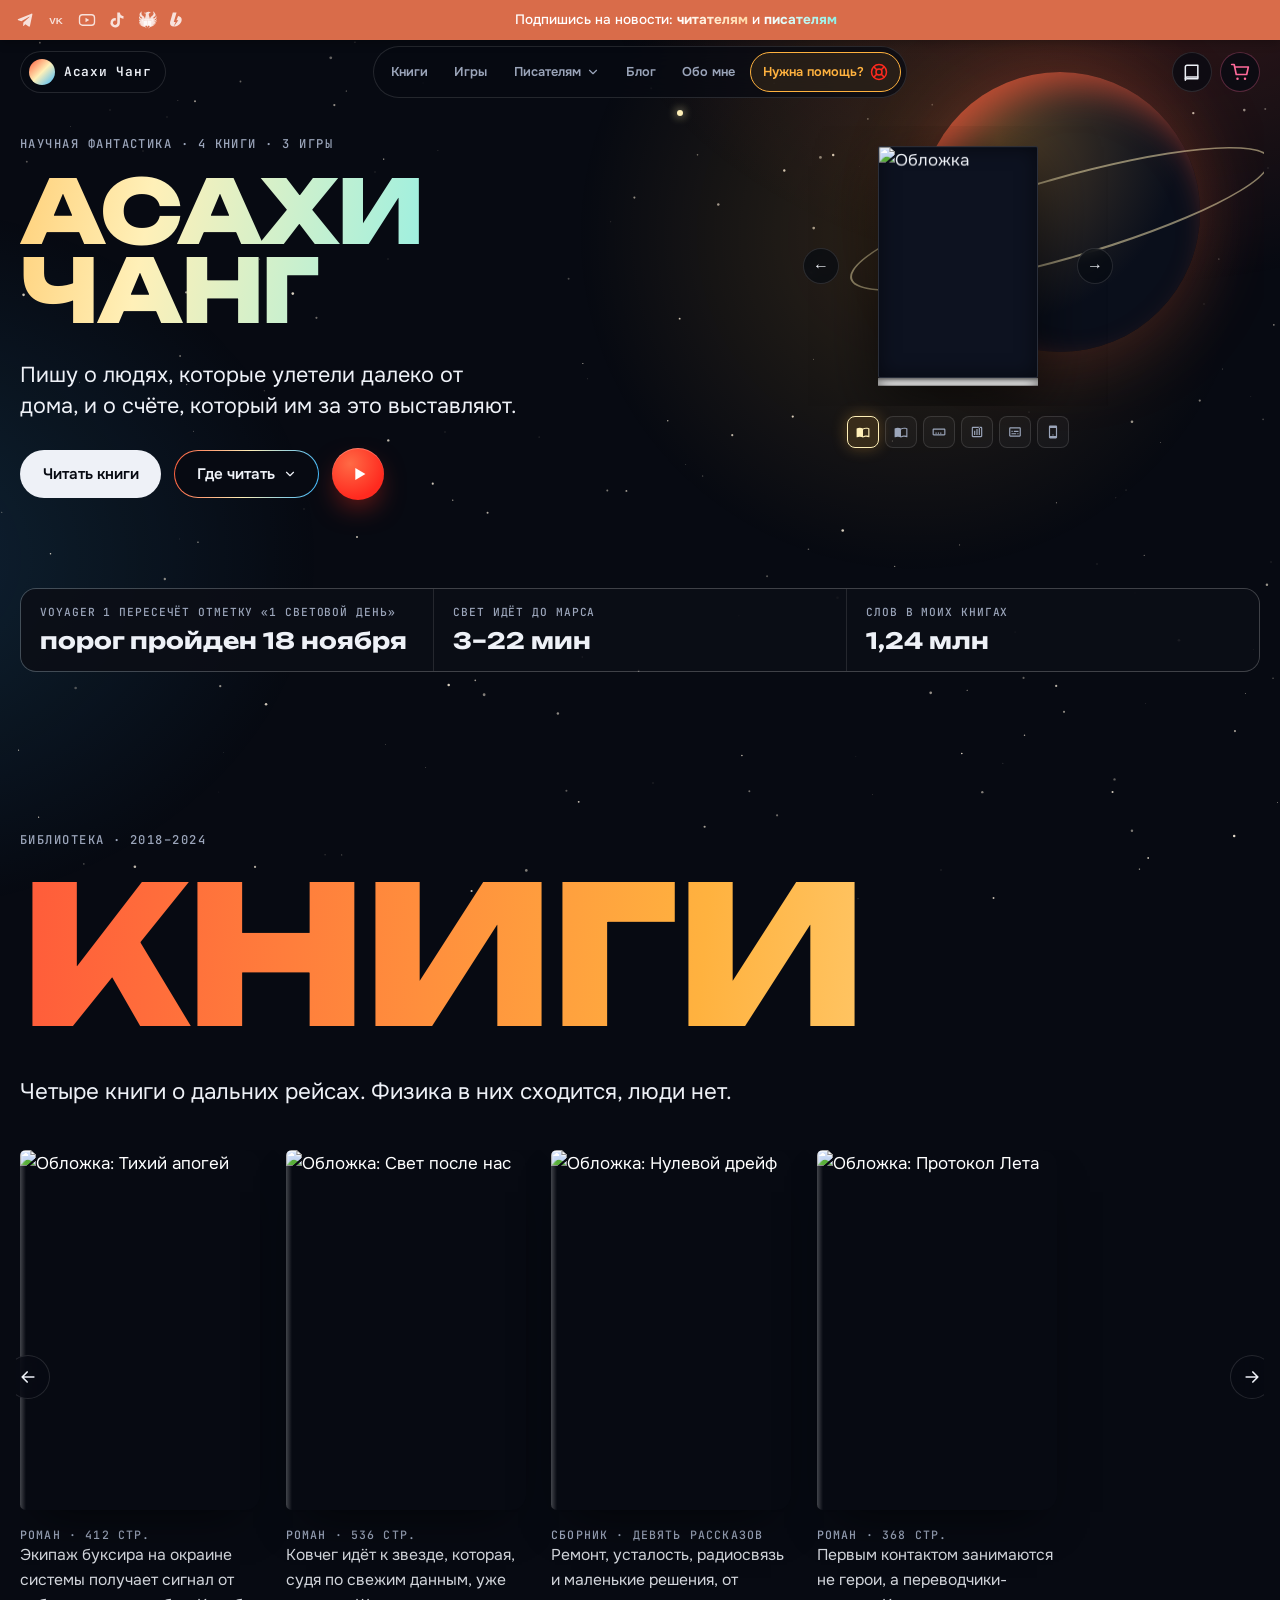
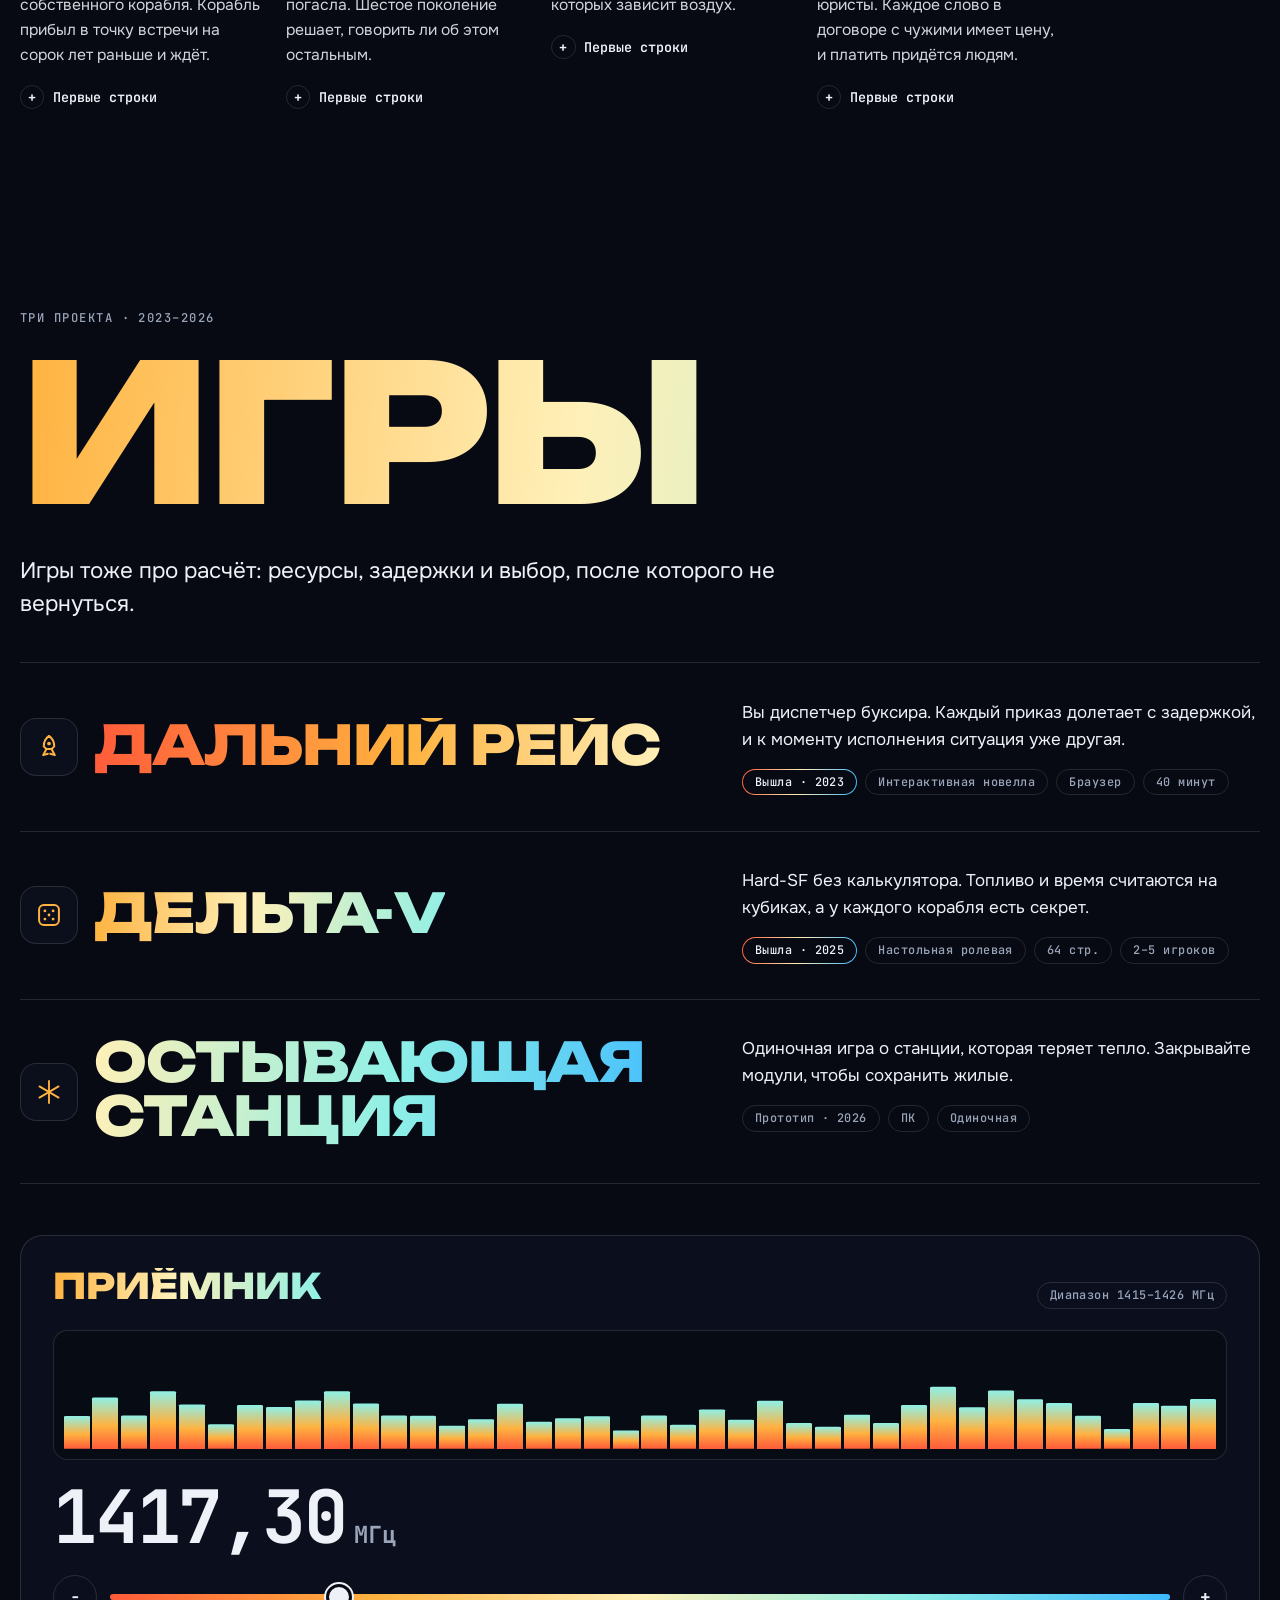
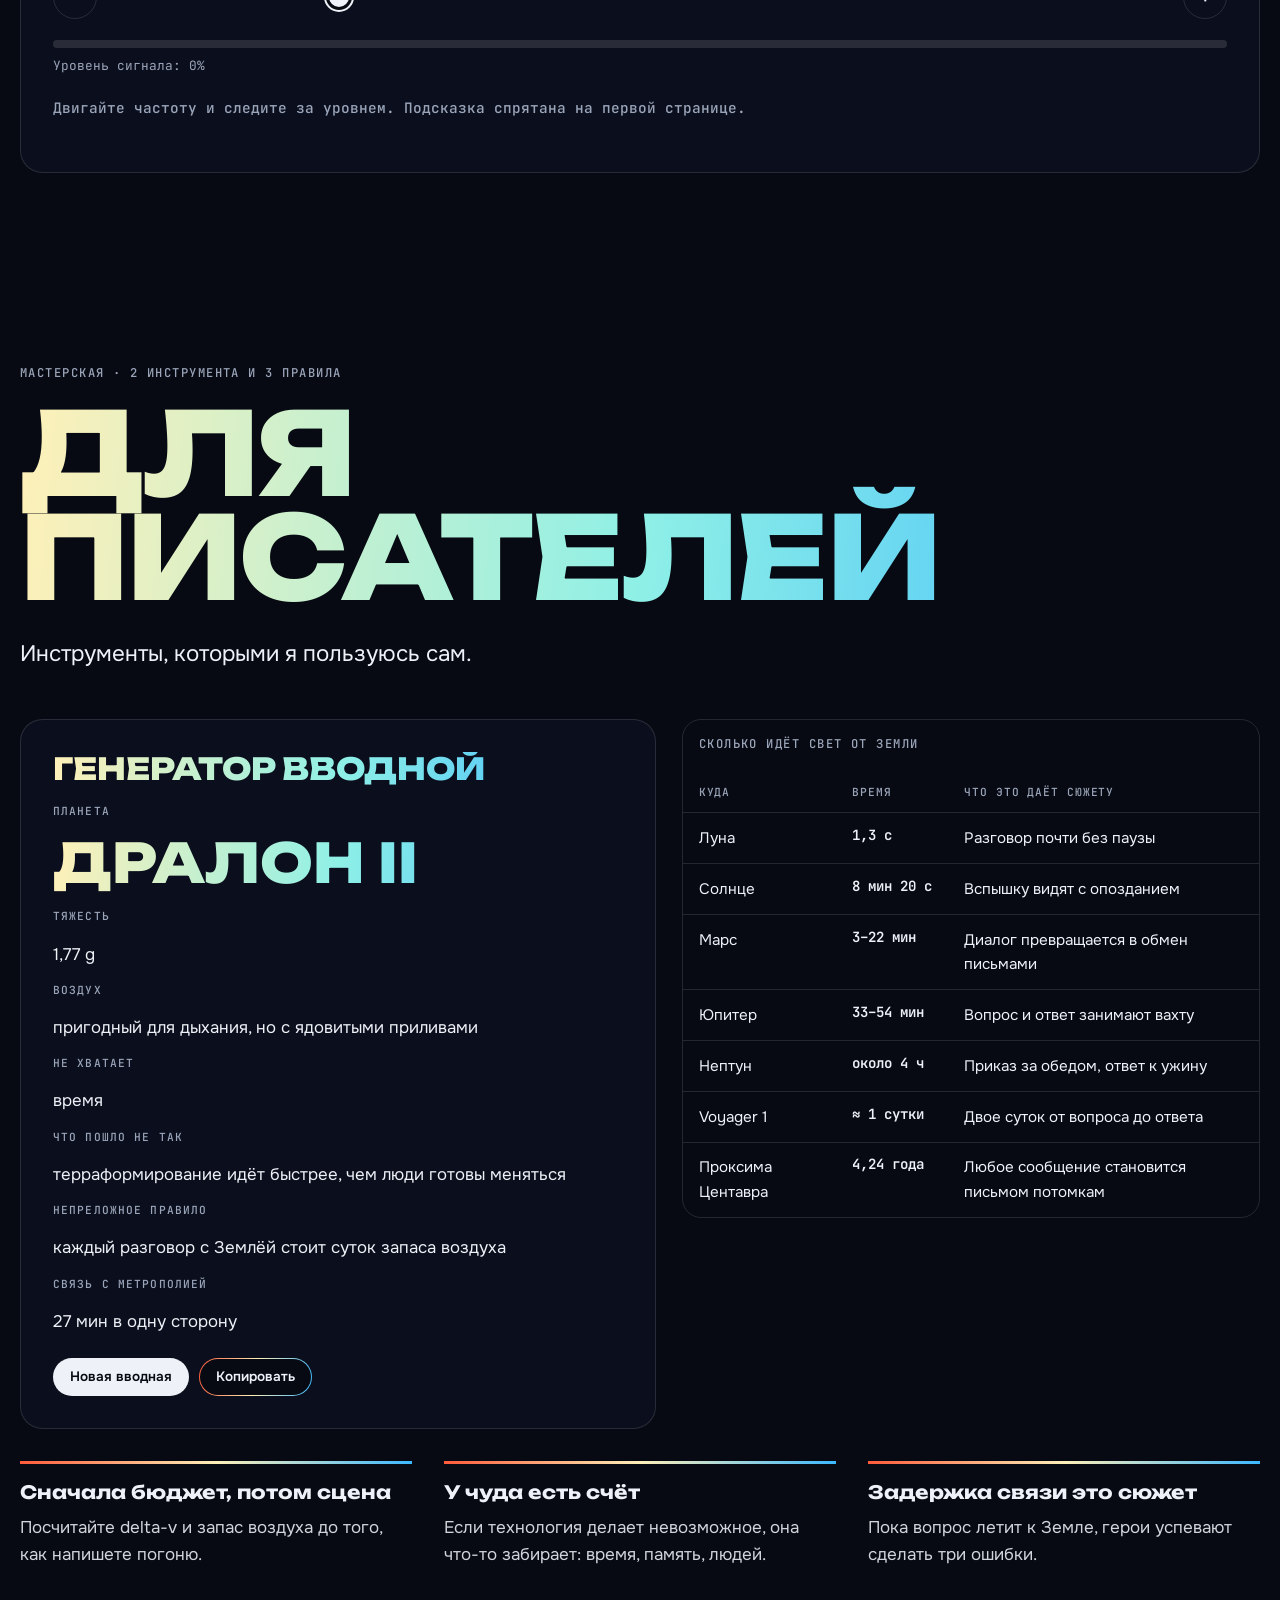
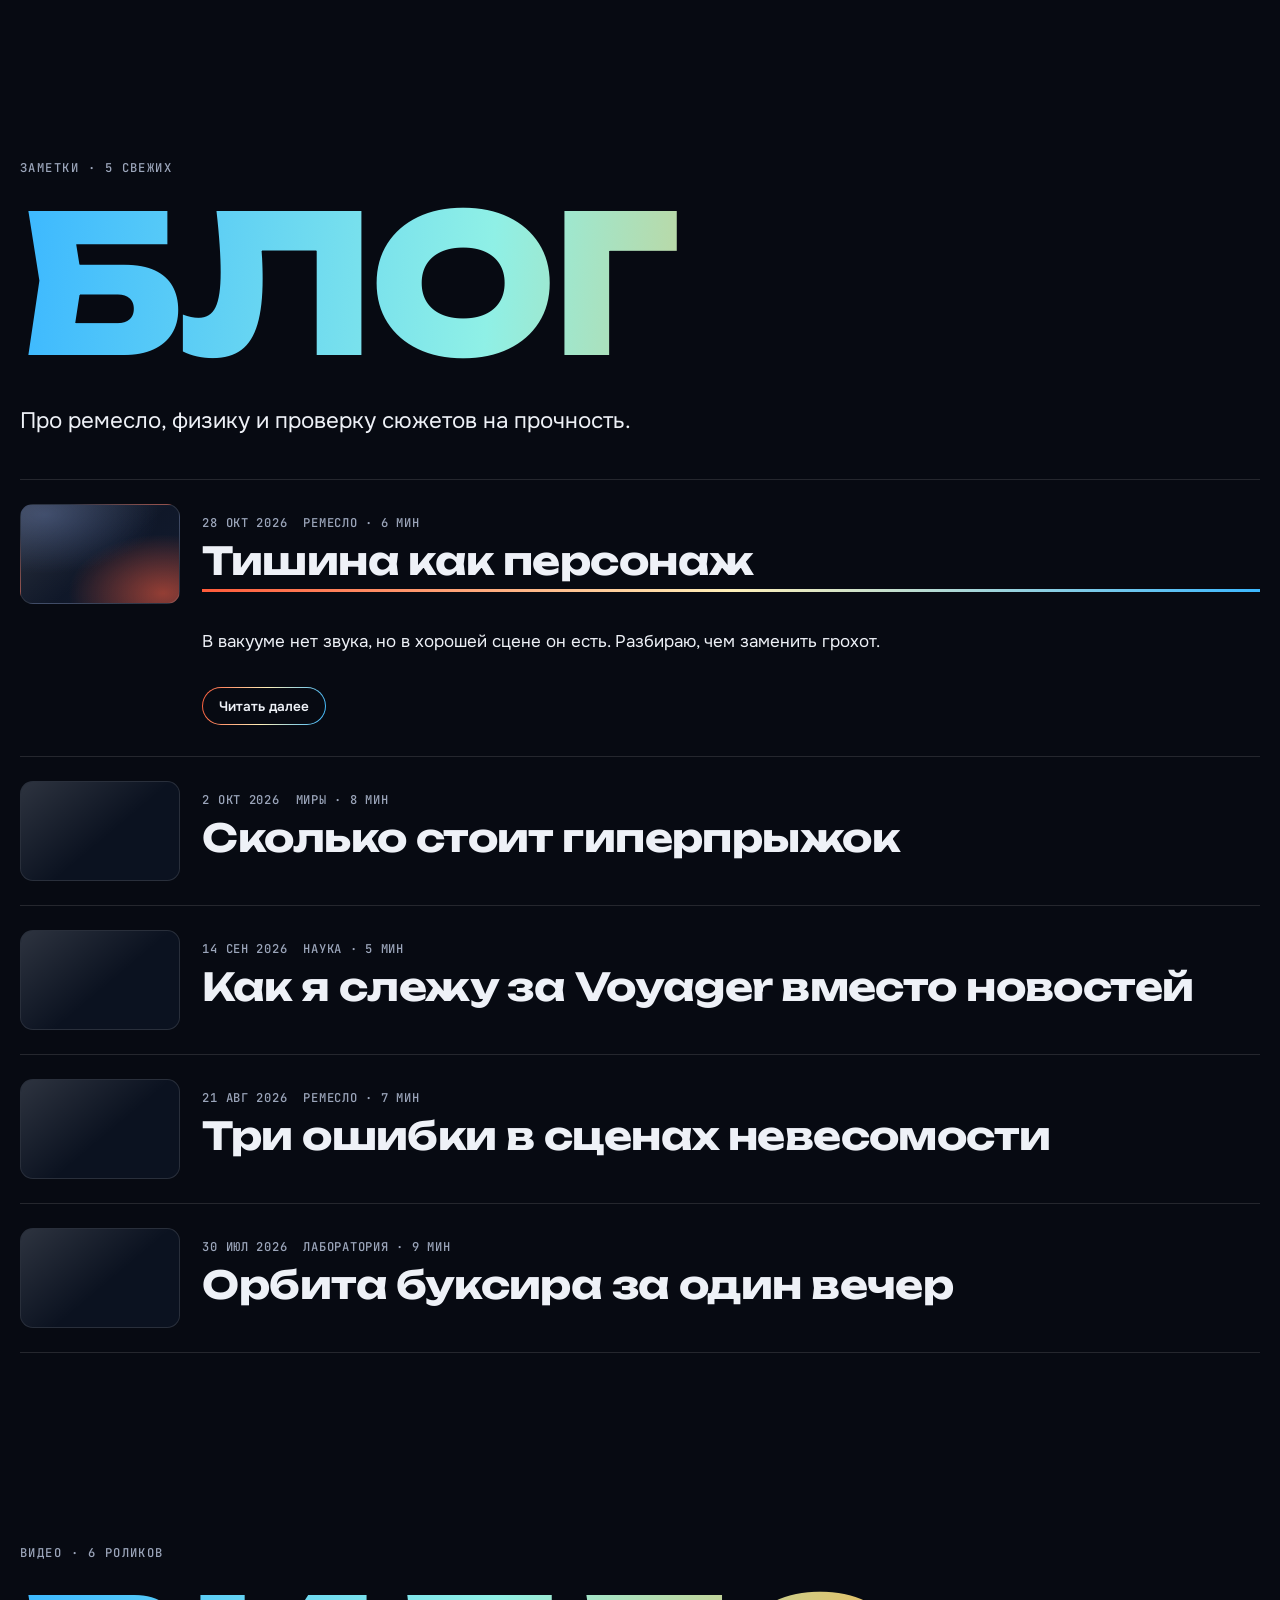
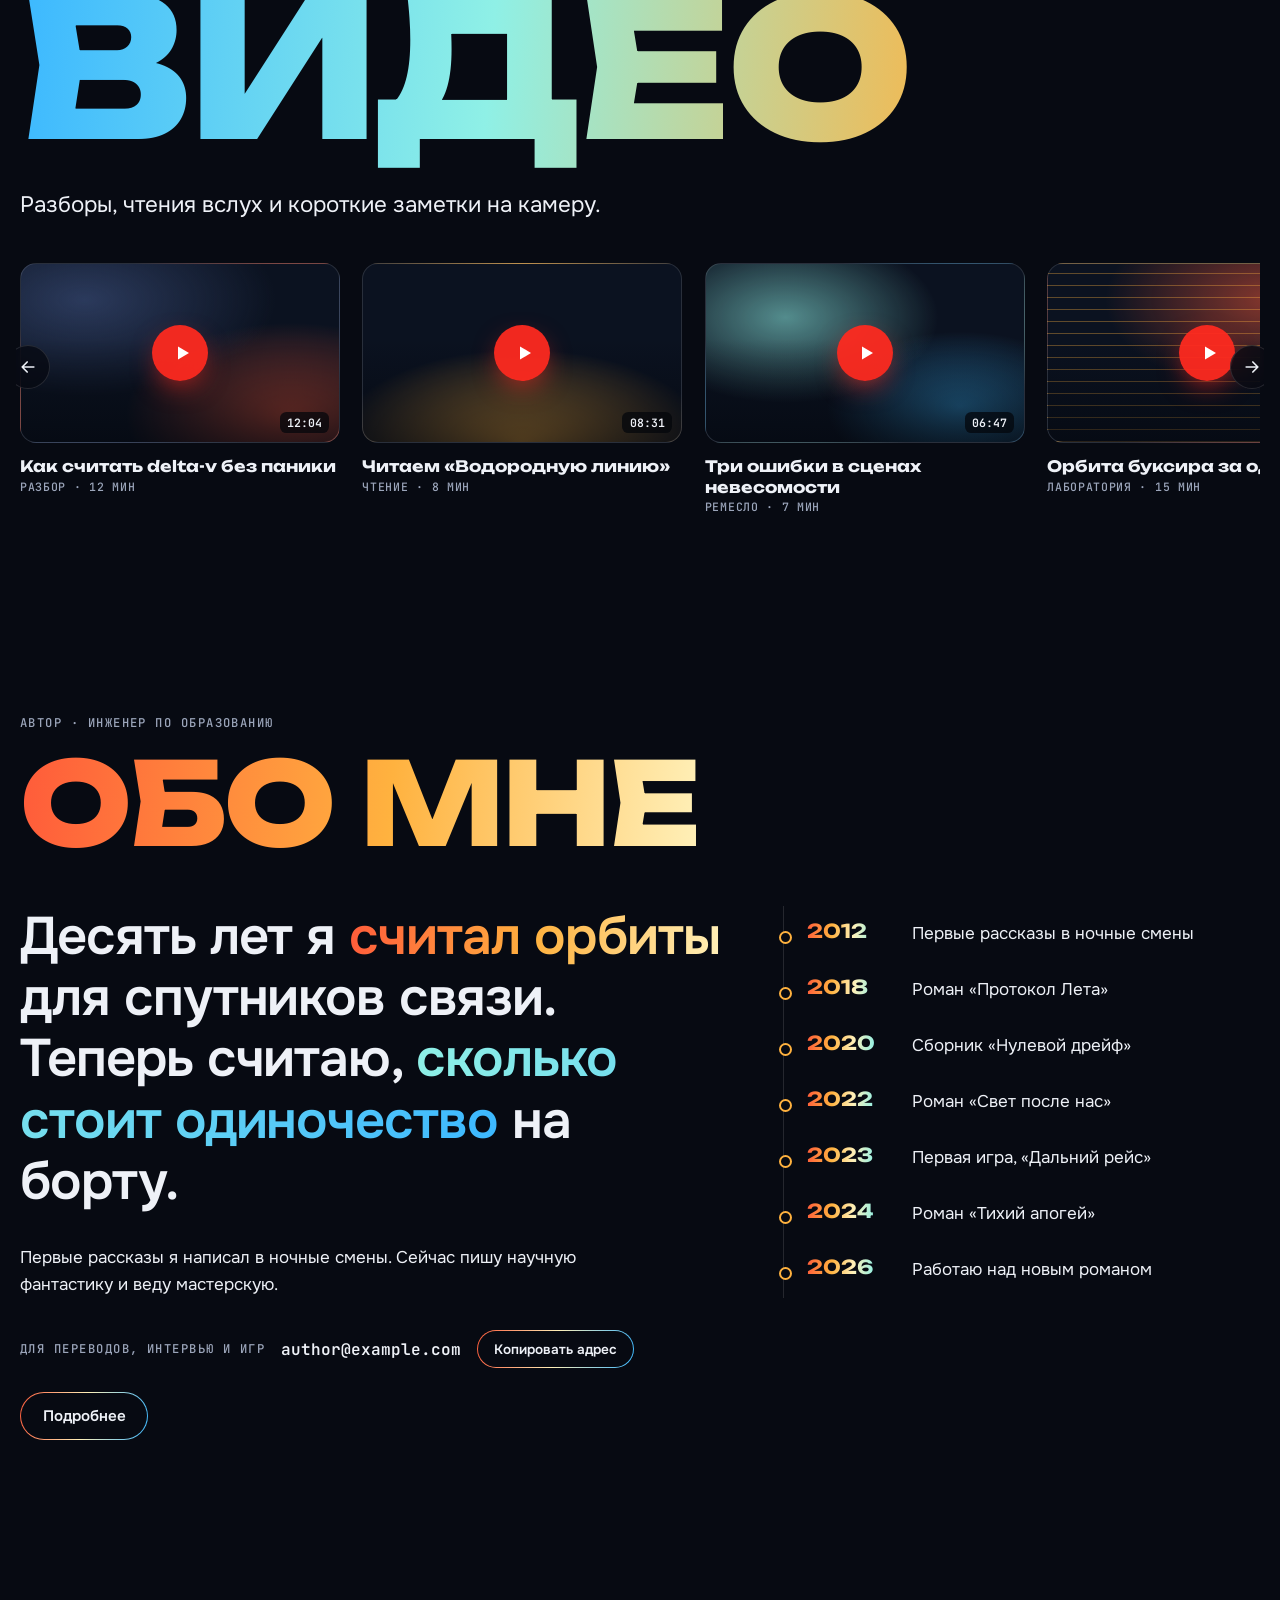
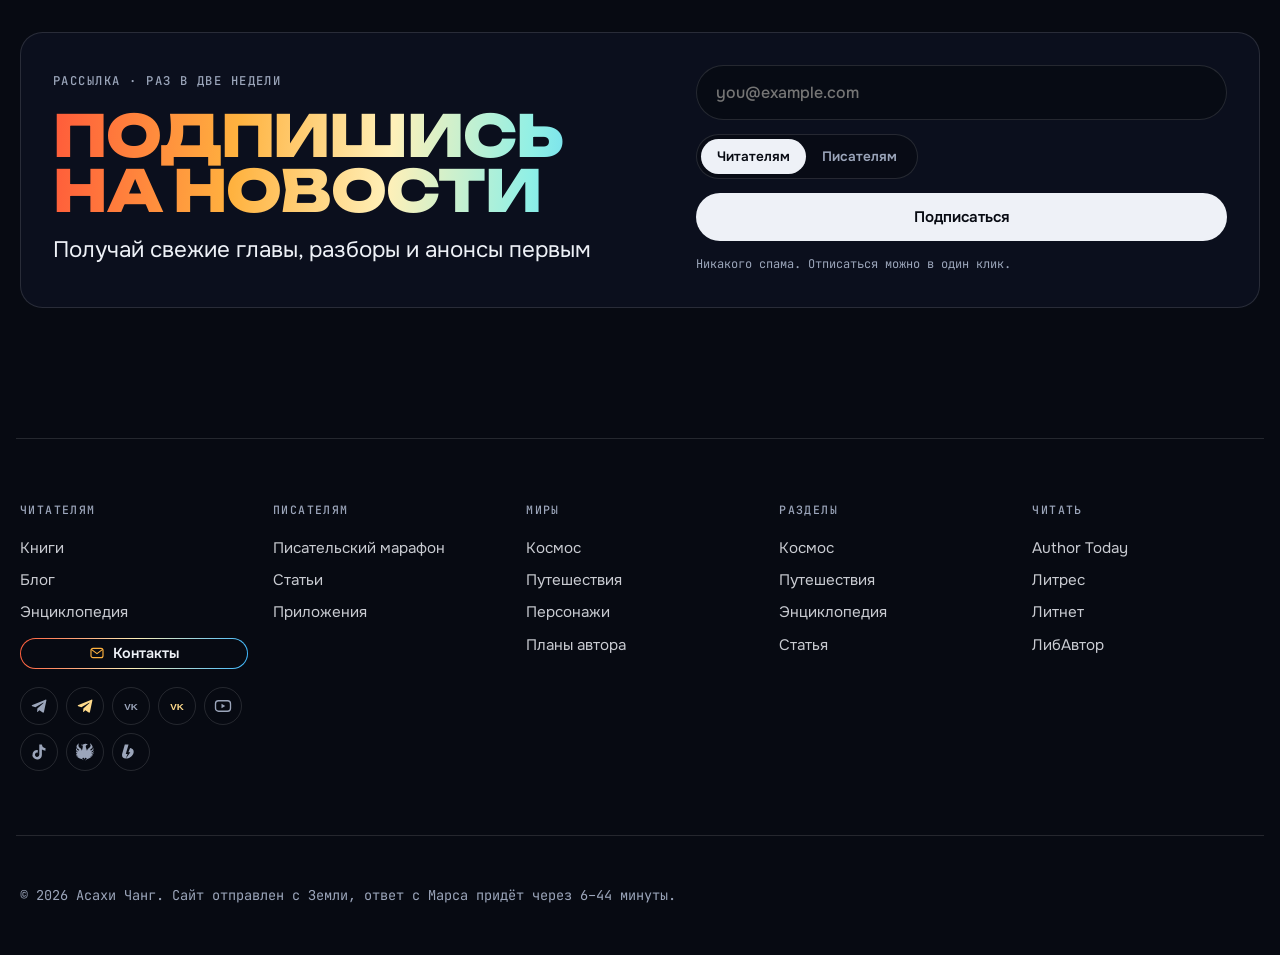
==== commit 56c24cf9: "Update index.html" ====
--- a/website/index.html
+++ b/website/index.html
@@ -7,7 +7,7 @@
 <link rel="preconnect" href="https://fonts.googleapis.com">
 <link rel="preconnect" href="https://fonts.gstatic.com" crossorigin>
 <link rel="stylesheet" href="https://fonts.googleapis.com/css2?family=Unbounded:wght@500..900&family=Onest:wght@400..700&family=JetBrains+Mono:wght@400..700&display=swap">
-<link rel="stylesheet" href="styles.css">
+<link rel="stylesheet" href="styles.css?date=11172026">
 <link rel="stylesheet" href="hand_styles.css">
 </head>
 <body>
@@ -747,6 +747,6 @@
 
 <div class="toast" id="toast" role="status" aria-live="polite"></div>
 
-<script src="app.js"></script>
+<script src="app.js?date=11172026"></script>
 </body>
-</html>+</html>
